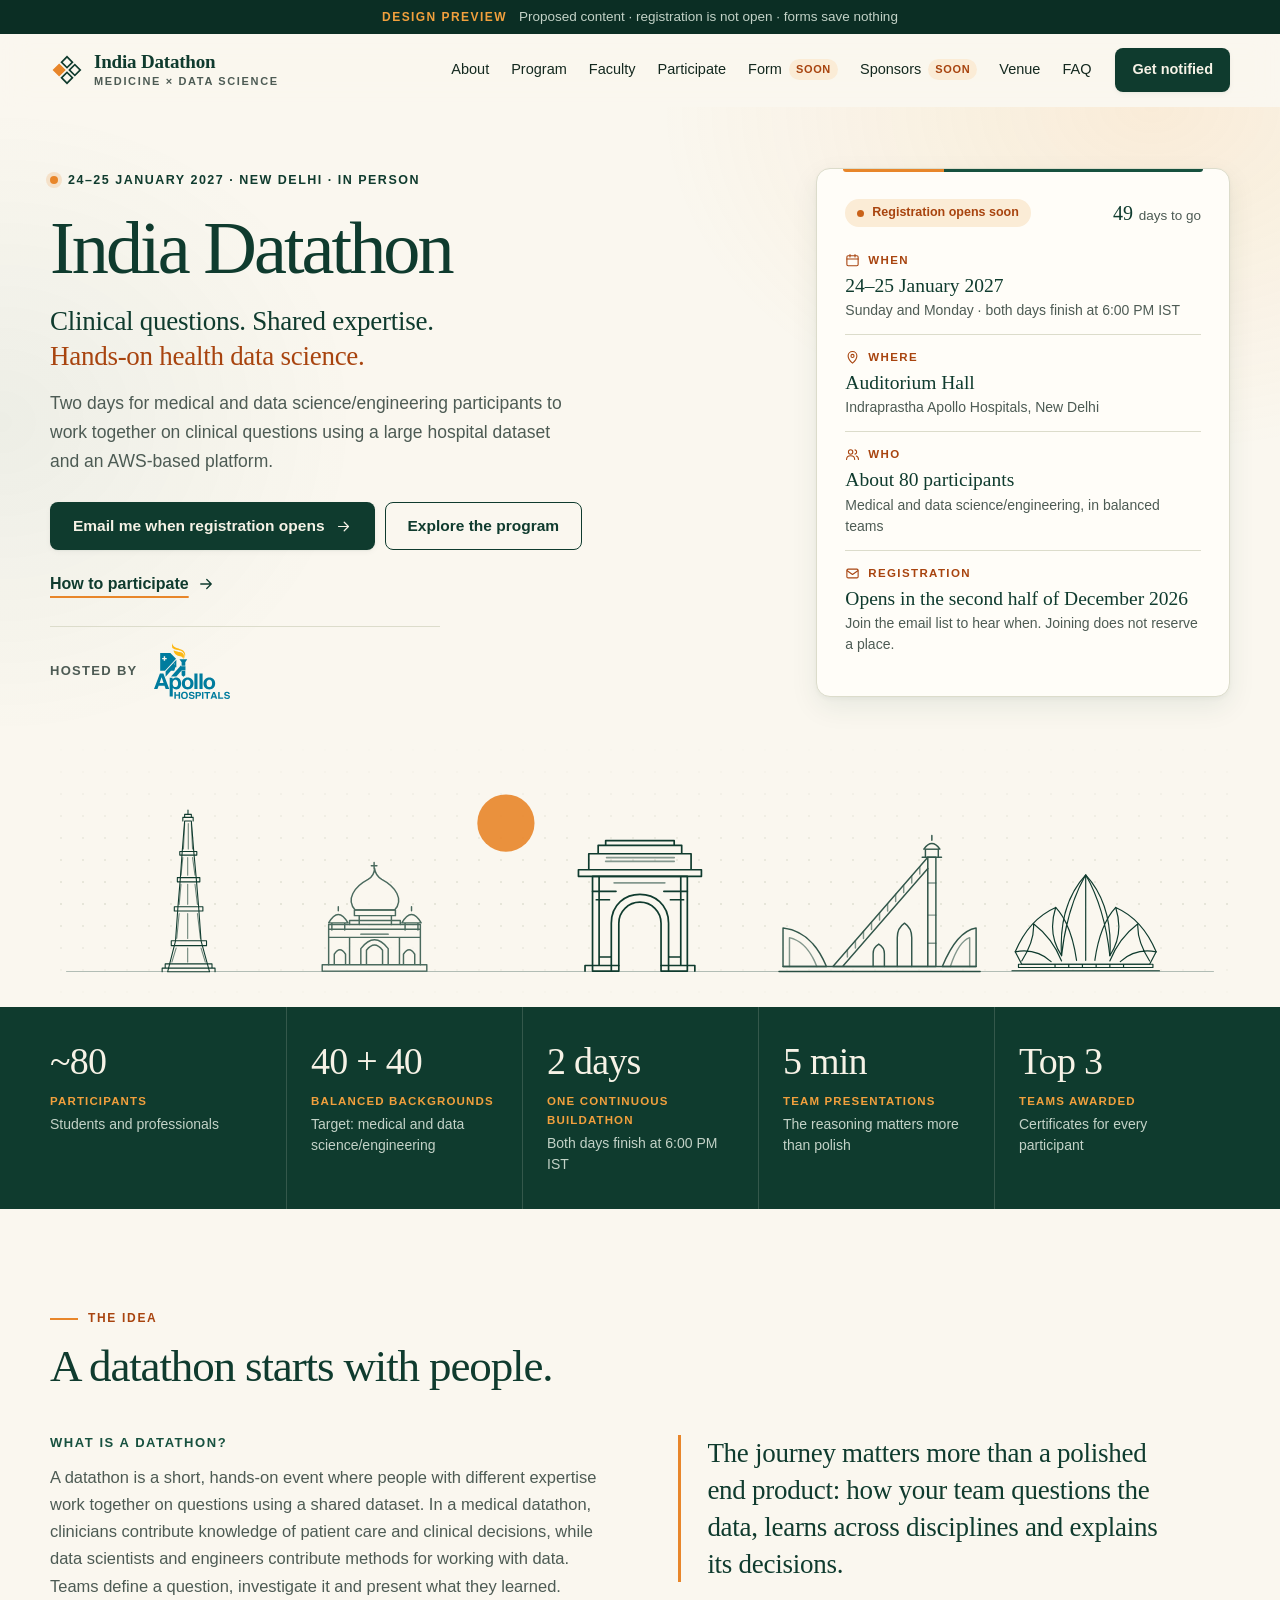
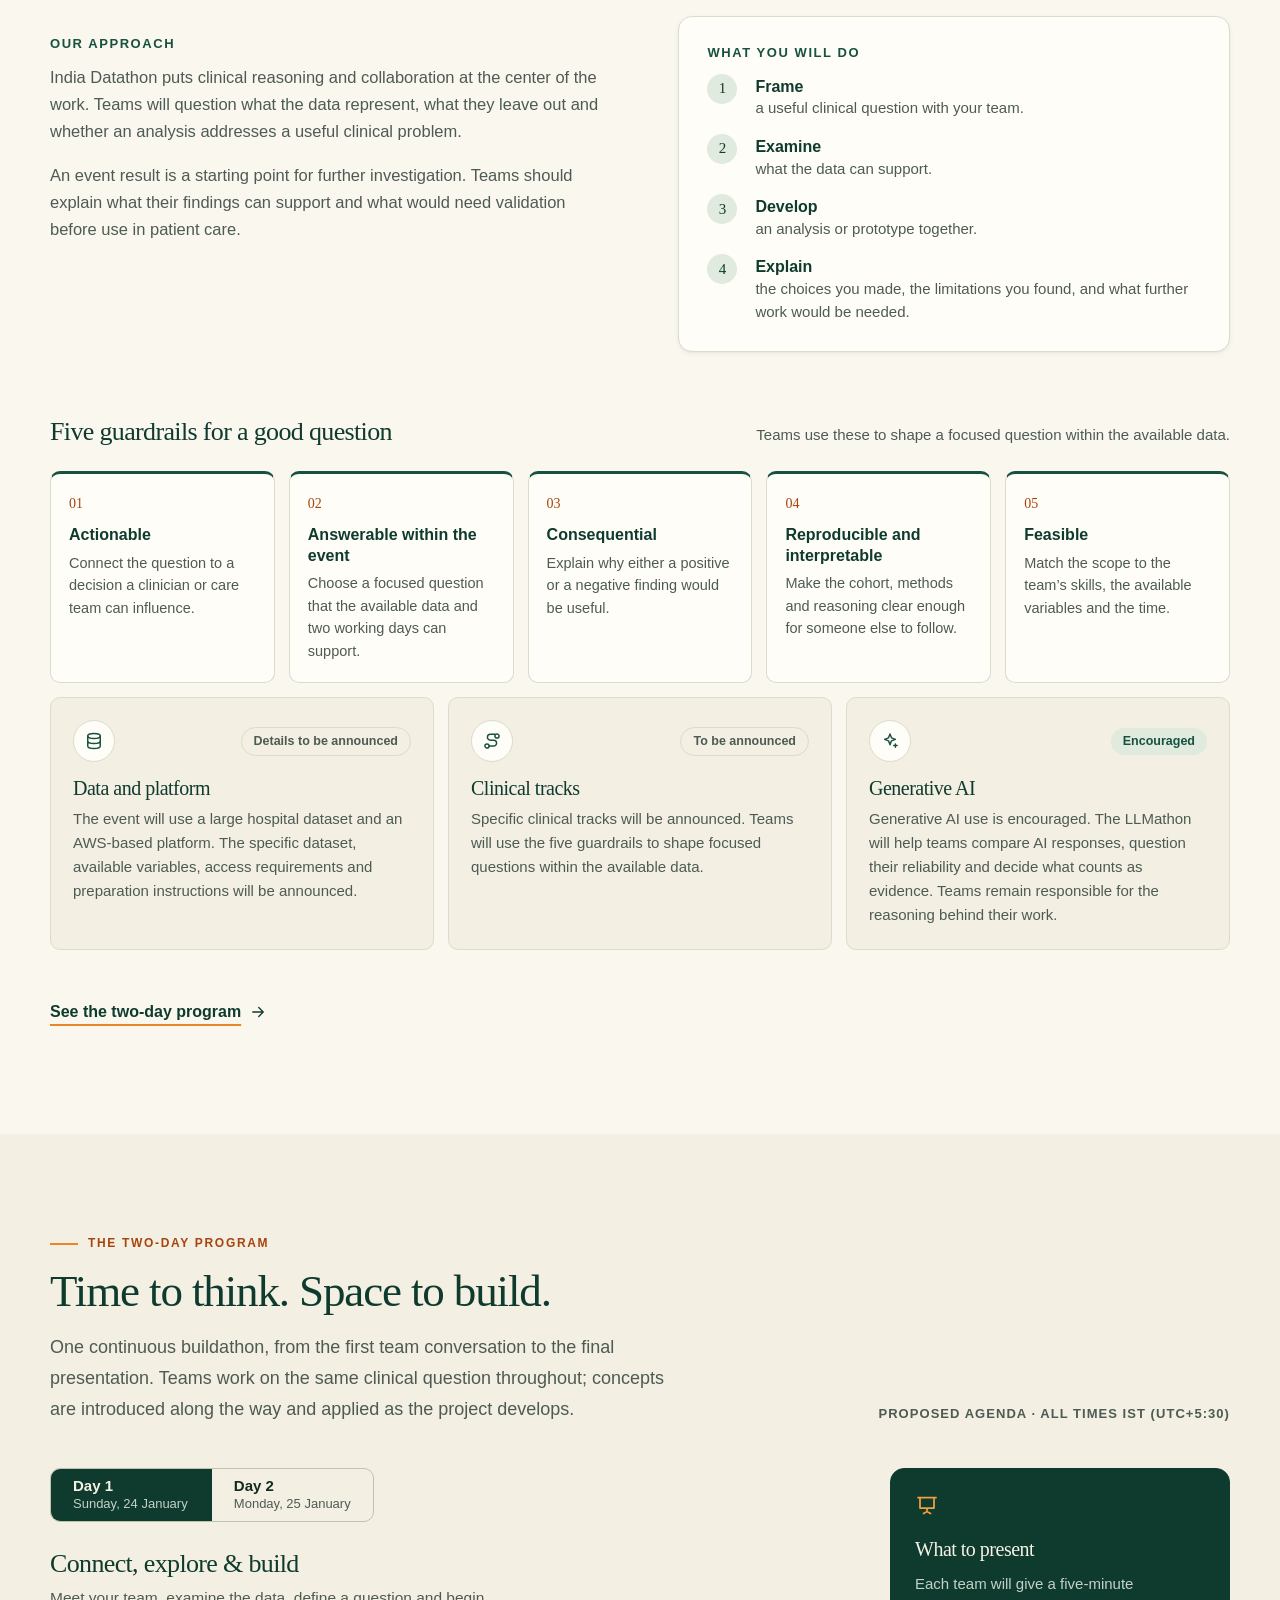
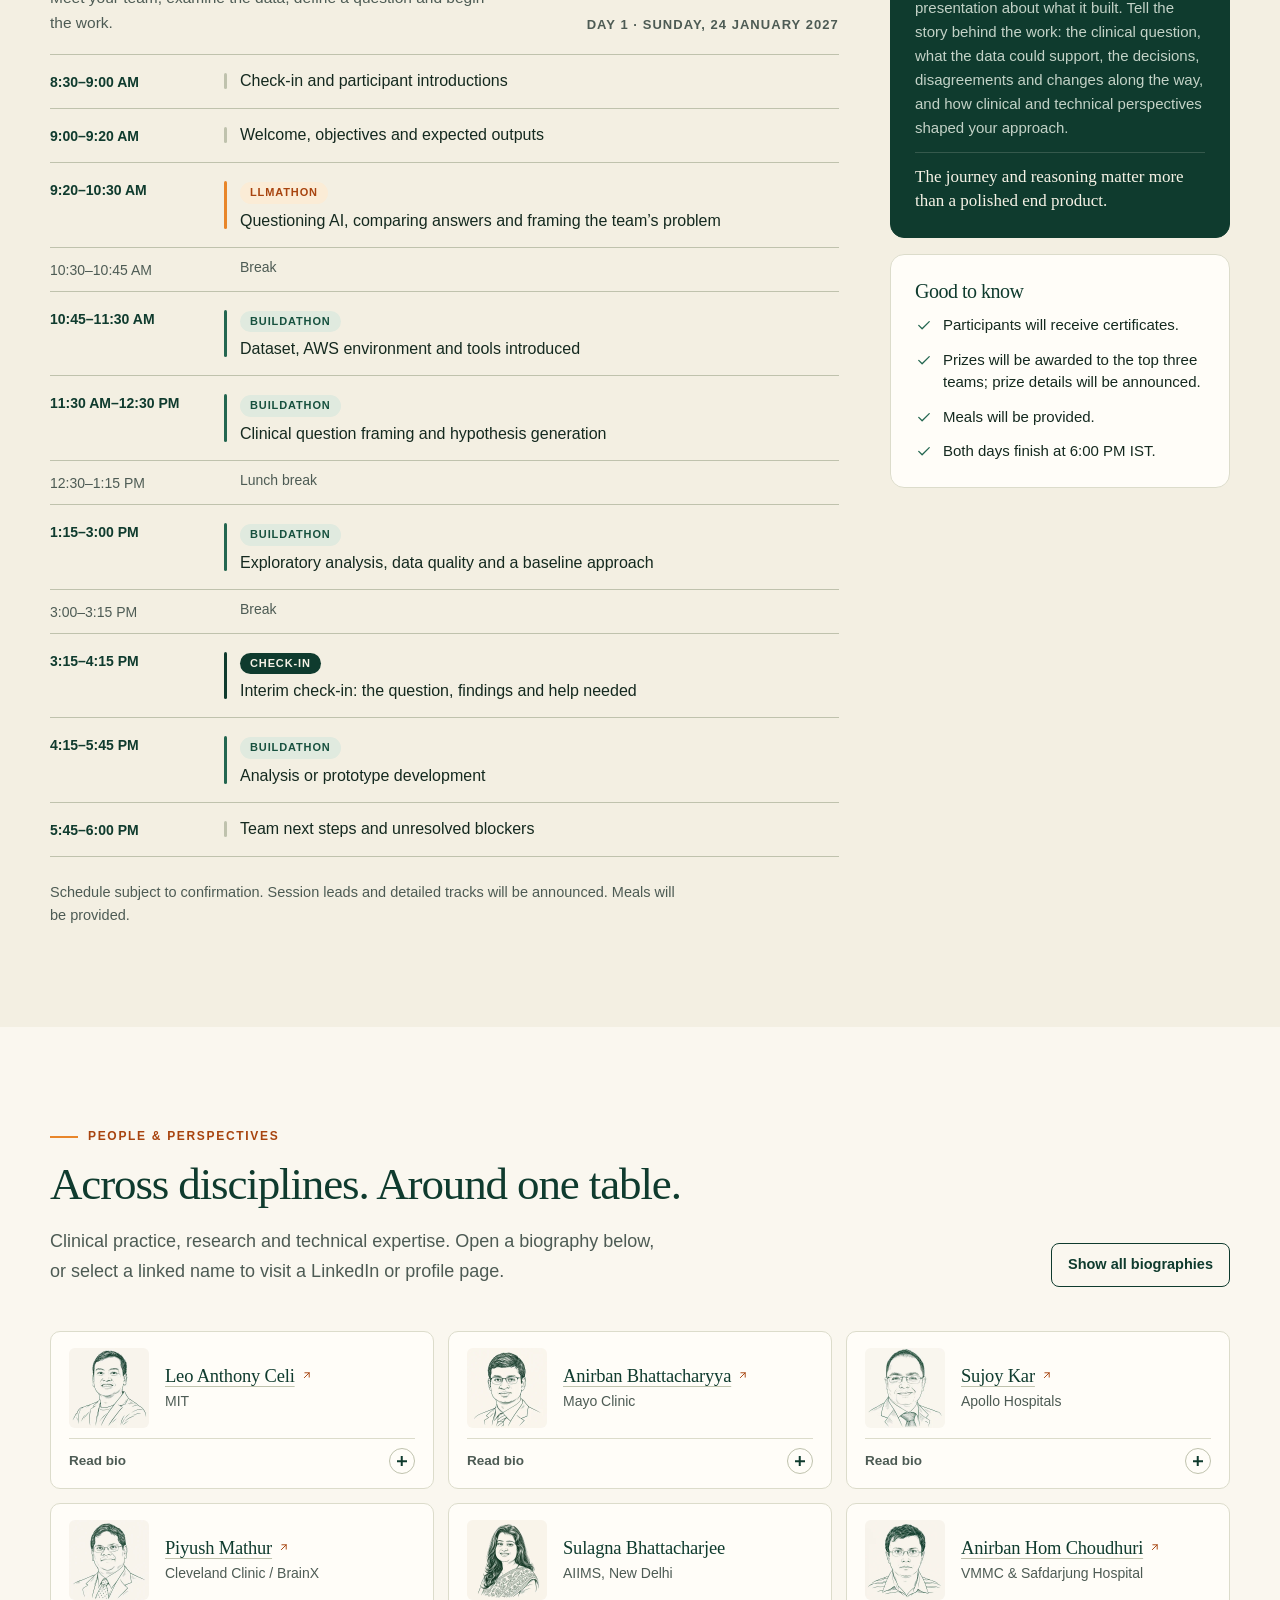
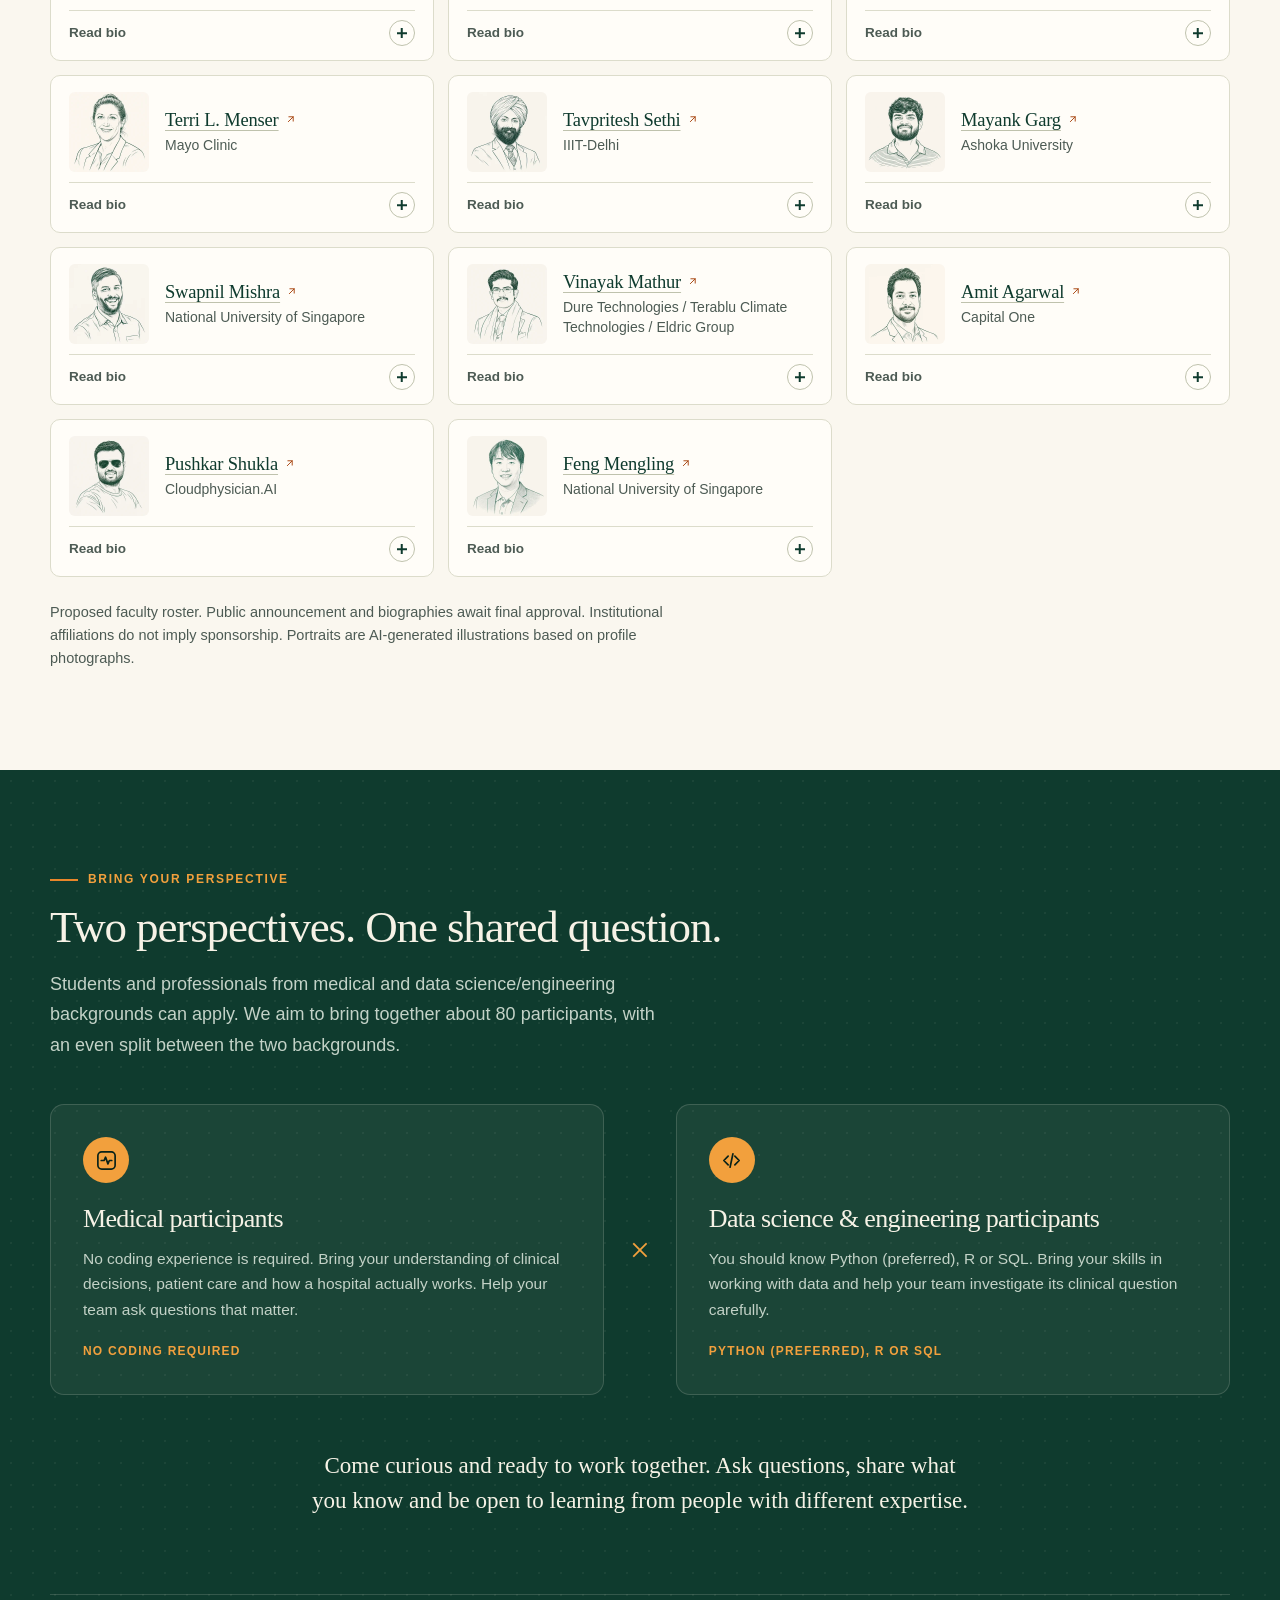
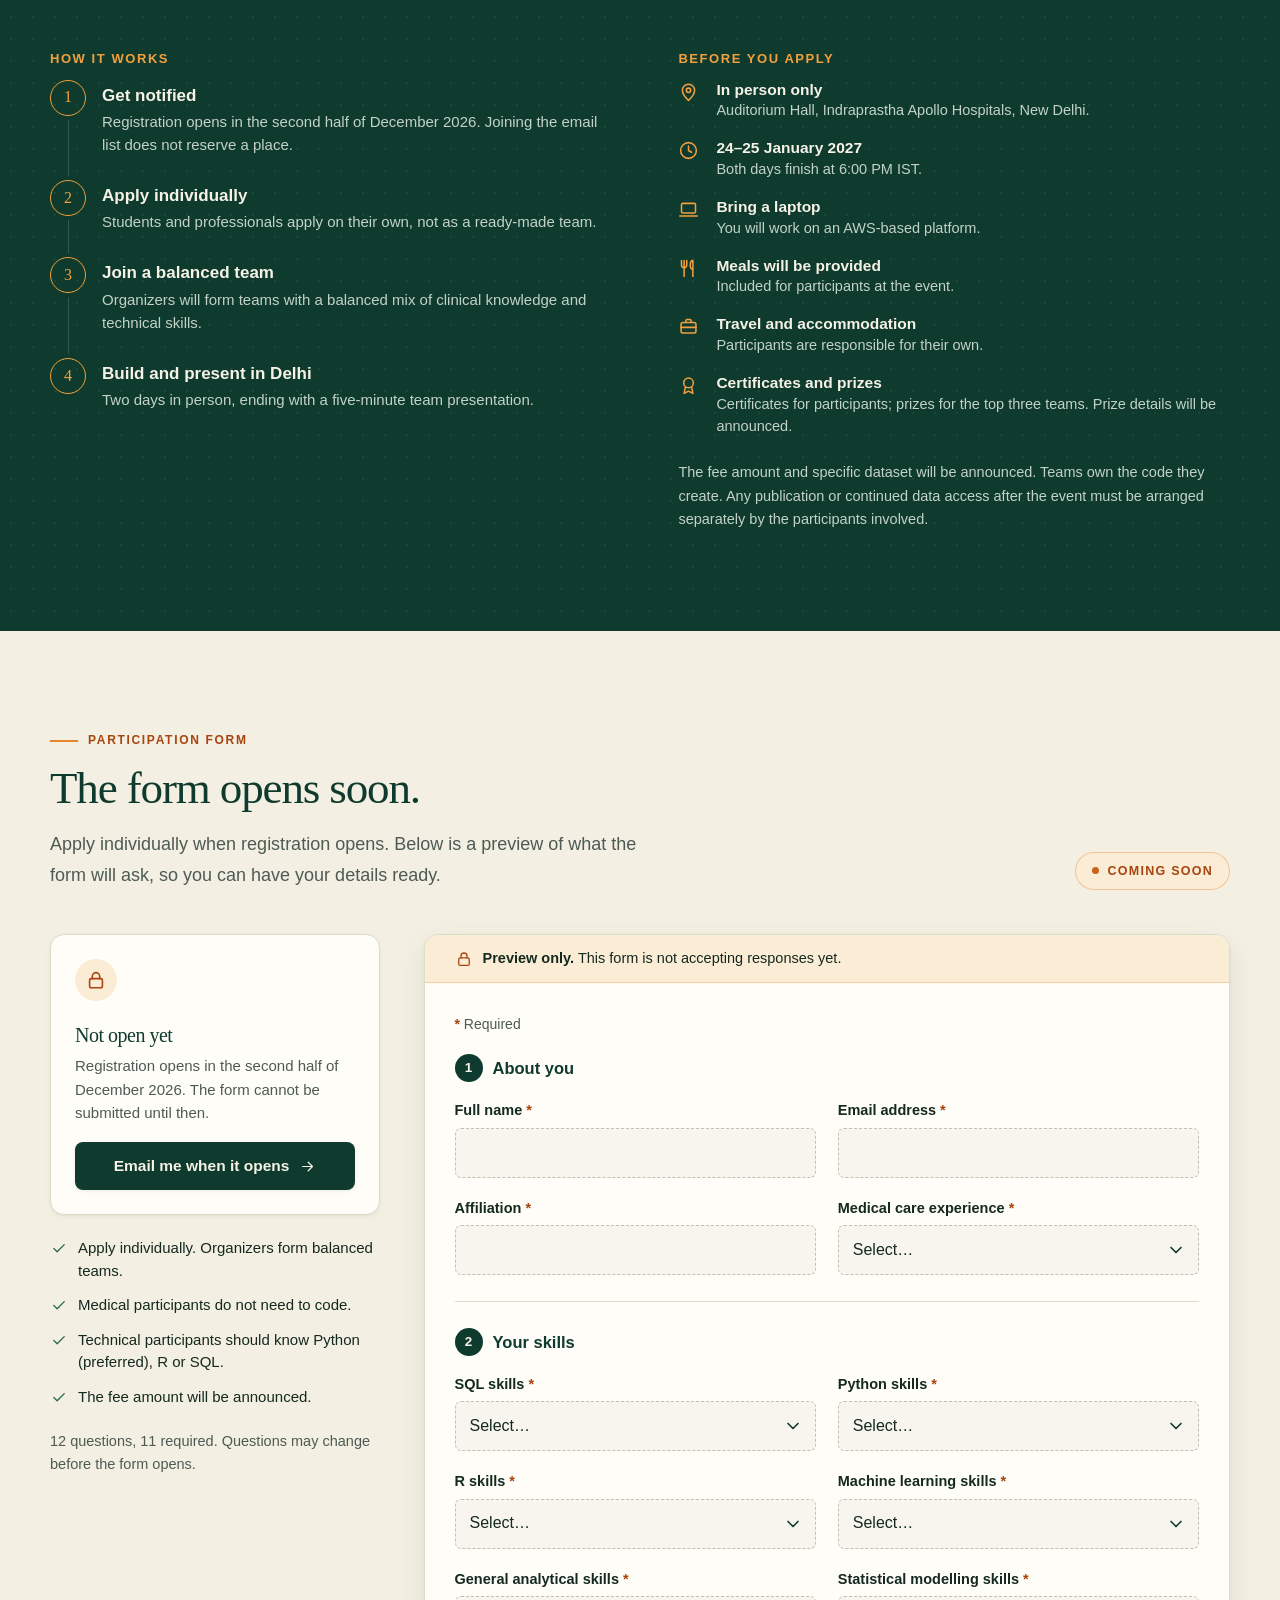
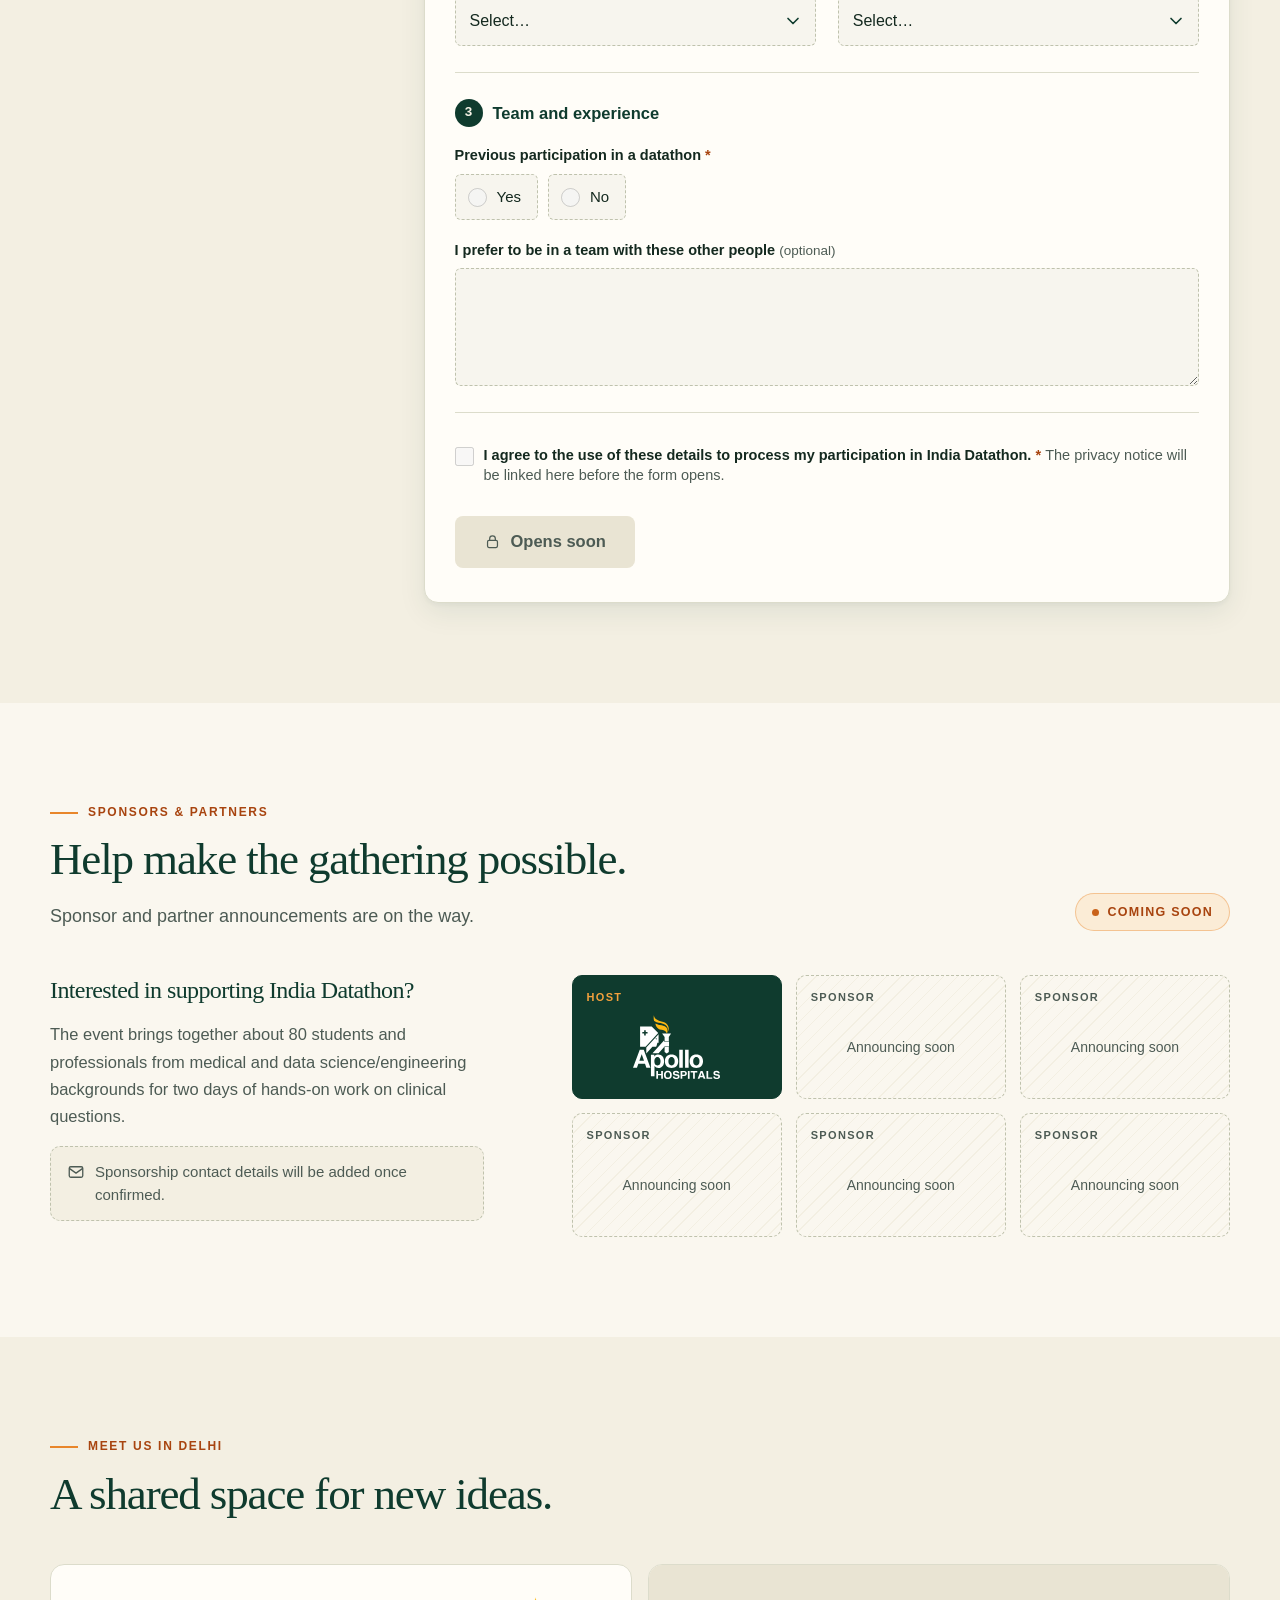
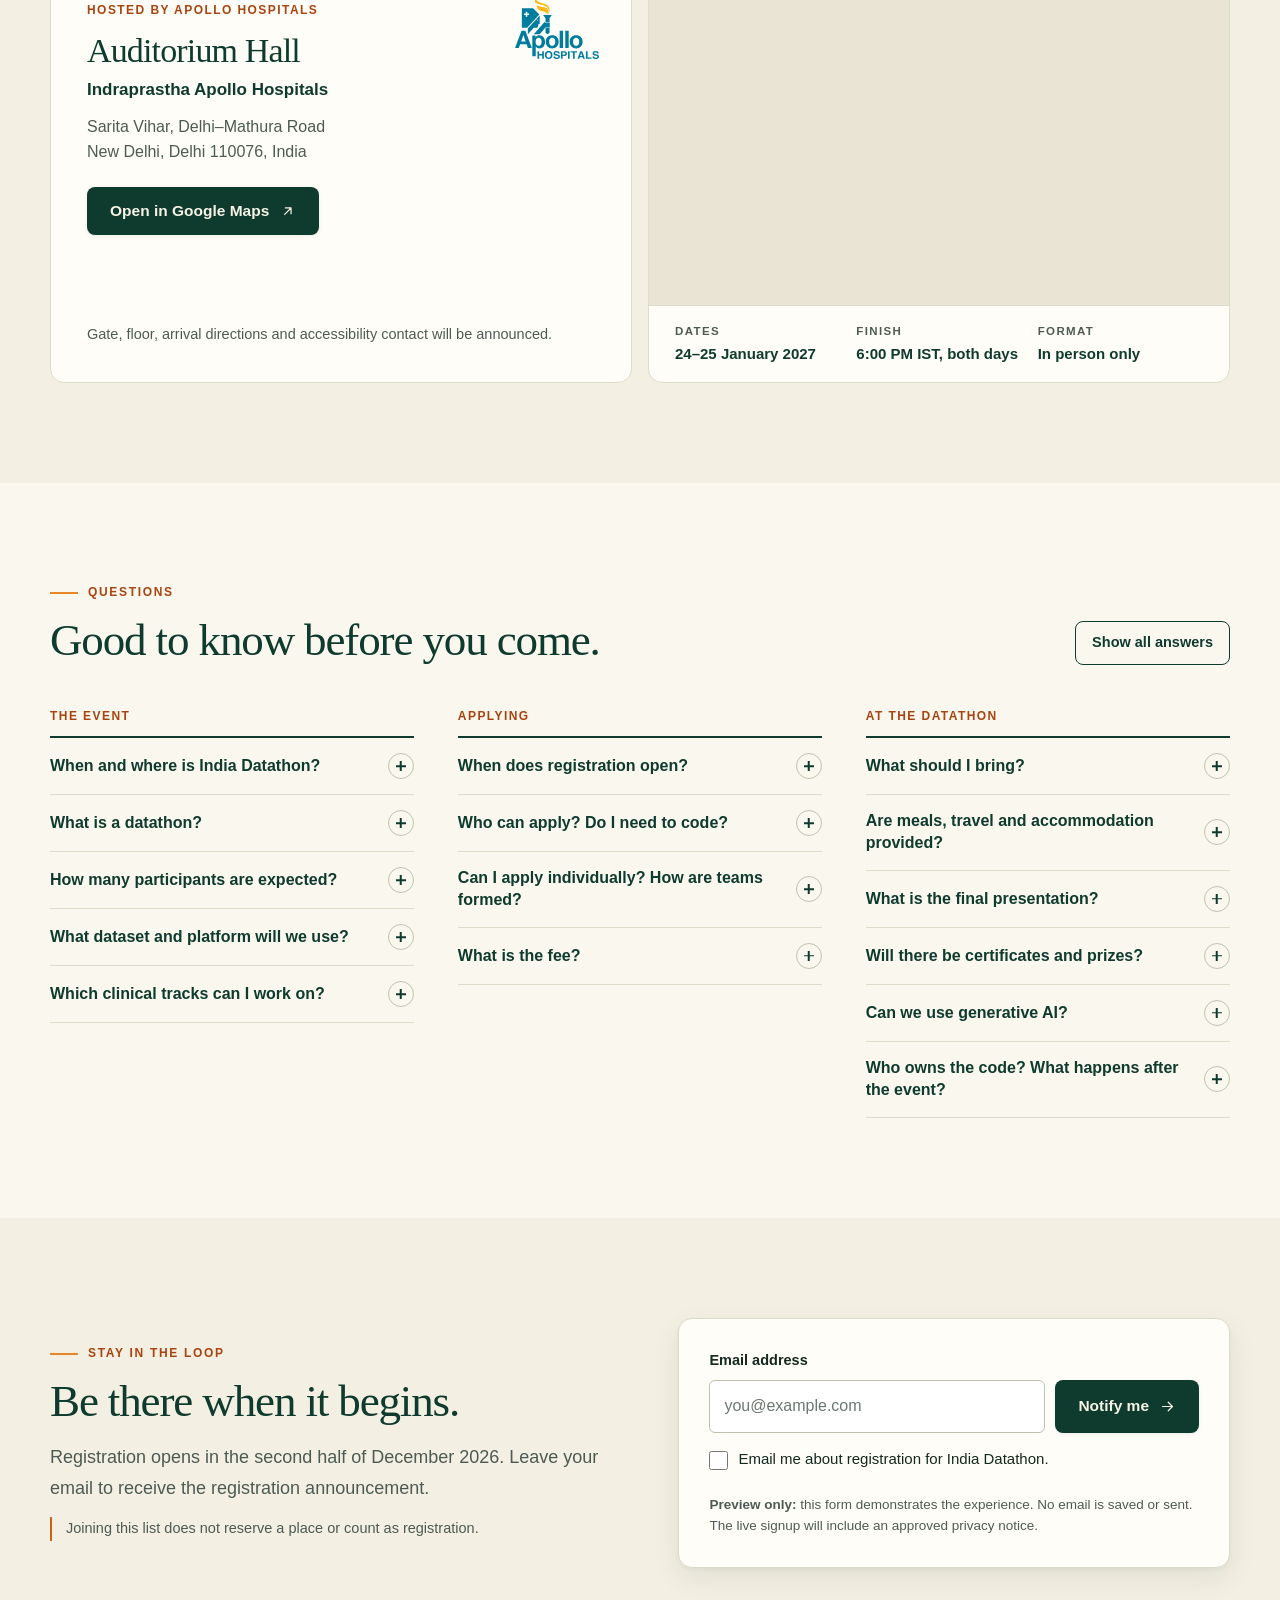
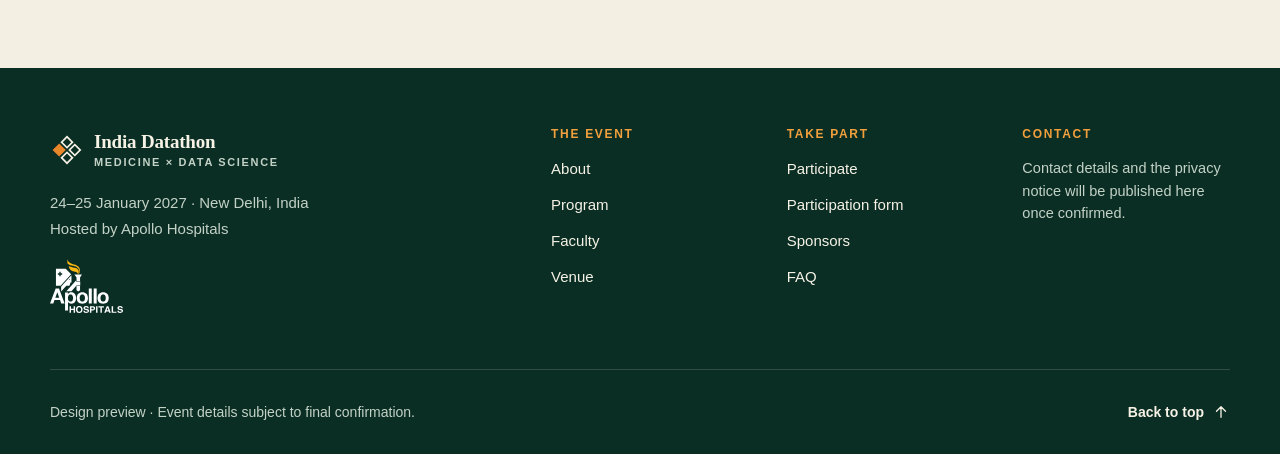
==== site/index.html @ 66172f3f "Show the official Apollo Hospitals logo as event host Co-Authored-By: Claude Fable 5.2 <noreply@anth" ====
<!doctype html>
<html lang="en-IN" class="no-js">
<head>
  <meta charset="utf-8">
  <meta name="viewport" content="width=device-width, initial-scale=1">
  <title>India Datathon · 24–25 January 2027 · New Delhi</title>
  <meta name="description" content="India Datathon, 24–25 January 2027, Indraprastha Apollo Hospitals, New Delhi. Two days where clinicians and data scientists work together on clinical questions. Registration opens in the second half of December 2026.">
  <meta name="robots" content="noindex,nofollow">
  <meta name="theme-color" content="#0f3b2e">
  <meta property="og:type" content="website">
  <meta property="og:site_name" content="India Datathon">
  <meta property="og:title" content="India Datathon · 24–25 January 2027 · New Delhi">
  <meta property="og:description" content="India Datathon, 24–25 January 2027, Indraprastha Apollo Hospitals, New Delhi. Two days where clinicians and data scientists work together on clinical questions. Registration opens in the second half of December 2026.">
  <link rel="canonical" href="https://pulkitchatwal.github.io/IndiaDatathon/site/">
  <meta property="og:url" content="https://pulkitchatwal.github.io/IndiaDatathon/site/">
  <meta property="og:image" content="https://pulkitchatwal.github.io/IndiaDatathon/site/assets/og-image.png">
  <meta property="og:image:width" content="1200">
  <meta property="og:image:height" content="630">
  <meta name="twitter:card" content="summary_large_image">
  <link rel="icon" href="assets/favicon.svg" type="image/svg+xml">
  <link rel="stylesheet" href="assets/css/site.css?v=c227240a">
  <script>document.documentElement.className = 'js';</script>
  <script type="application/ld+json">{"@context": "https://schema.org", "@type": "Event", "name": "India Datathon", "description": "Two days for medical and data science/engineering participants to work together on clinical questions using a large hospital dataset and an AWS-based platform.", "startDate": "2027-01-24", "endDate": "2027-01-25", "eventAttendanceMode": "https://schema.org/OfflineEventAttendanceMode", "eventStatus": "https://schema.org/EventScheduled", "location": {"@type": "Place", "name": "Auditorium Hall, Indraprastha Apollo Hospitals", "address": {"@type": "PostalAddress", "streetAddress": "Sarita Vihar, Delhi–Mathura Road", "addressLocality": "New Delhi", "addressRegion": "Delhi", "postalCode": "110076", "addressCountry": "IN"}}}</script>
  <script type="application/ld+json">{"@context": "https://schema.org", "@type": "FAQPage", "mainEntity": [{"@type": "Question", "name": "When and where is India Datathon?", "acceptedAnswer": {"@type": "Answer", "text": "24–25 January 2027, at Indraprastha Apollo Hospitals in New Delhi. The event is in person only. Both days finish at 6:00 PM IST."}}, {"@type": "Question", "name": "What is a datathon?", "acceptedAnswer": {"@type": "Answer", "text": "A short, collaborative event where people with different expertise investigate questions using a shared dataset. At India Datathon, clinical and technical participants work together to frame a useful clinical question, examine the data and explain what their findings can support."}}, {"@type": "Question", "name": "How many participants are expected?", "acceptedAnswer": {"@type": "Answer", "text": "Approximately 80, with an even split between medical and data science/engineering backgrounds."}}, {"@type": "Question", "name": "What dataset and platform will we use?", "acceptedAnswer": {"@type": "Answer", "text": "A large hospital dataset and an AWS-based platform. The specific dataset is to be announced. Access requirements and preparation instructions will follow."}}, {"@type": "Question", "name": "Which clinical tracks can I work on?", "acceptedAnswer": {"@type": "Answer", "text": "Specific clinical tracks are to be announced. Questions will follow the five guardrails in About."}}, {"@type": "Question", "name": "When does registration open?", "acceptedAnswer": {"@type": "Answer", "text": "Registration opens in the second half of December 2026. Join the email notification list to hear when it opens. Joining the list does not reserve a place."}}, {"@type": "Question", "name": "Who can apply? Do I need to code?", "acceptedAnswer": {"@type": "Answer", "text": "Students and professionals from medical and data science/engineering backgrounds can apply. Medical participants do not need to code. Technical participants should know Python (preferred), R or SQL. Bring curiosity and a willingness to work with and learn from teammates with different expertise."}}, {"@type": "Question", "name": "Can I apply individually? How are teams formed?", "acceptedAnswer": {"@type": "Answer", "text": "Yes, apply as an individual. Organizers will form teams with a balanced mix of clinical knowledge and technical skills."}}, {"@type": "Question", "name": "What is the fee?", "acceptedAnswer": {"@type": "Answer", "text": "The fee amount is to be announced."}}, {"@type": "Question", "name": "What should I bring?", "acceptedAnswer": {"@type": "Answer", "text": "Please bring a laptop."}}, {"@type": "Question", "name": "Are meals, travel and accommodation provided?", "acceptedAnswer": {"@type": "Answer", "text": "Meals will be provided. Participants are responsible for their own travel and accommodation."}}, {"@type": "Question", "name": "What is the final presentation?", "acceptedAnswer": {"@type": "Answer", "text": "Each team will give a five-minute presentation about what it built. Tell the story behind the work: the clinical question, what the data could support, the decisions, disagreements and changes along the way, and how clinical and technical perspectives shaped your approach. The journey and reasoning matter more than a polished end product."}}, {"@type": "Question", "name": "Will there be certificates and prizes?", "acceptedAnswer": {"@type": "Answer", "text": "Participants will receive certificates. Prizes will be awarded to the top three teams; prize details will be announced."}}, {"@type": "Question", "name": "Can we use generative AI?", "acceptedAnswer": {"@type": "Answer", "text": "Yes. Generative AI use is encouraged. The LLMathon will help teams compare AI responses, question their reliability and decide what counts as evidence. Teams remain responsible for the reasoning behind their work."}}, {"@type": "Question", "name": "Who owns the code? What happens after the event?", "acceptedAnswer": {"@type": "Answer", "text": "Teams own the code they create. Any publication or continued data access after the event must be arranged separately by the participants involved."}}]}</script>
</head>
<body data-registration="upcoming" data-signup="demo" data-event-start="2027-01-24" data-event-end="2027-01-25">
<a class="skip-link" href="#main">Skip to content</a>

<div class="topbar topbar-preview"><p class="wrap"><strong>Design preview</strong><span>Proposed content · registration is not open · forms save nothing</span></p></div>

<header class="site-header" data-header>
  <div class="wrap header-inner">
    <a class="brand" href="#home" aria-label="India Datathon, back to top">
      <svg class="brand-mark" viewBox="0 0 40 40" aria-hidden="true" focusable="false"><g transform="translate(20 20) rotate(-45) translate(-11 -11)" stroke="currentColor" stroke-width="2" fill="none"><rect class="brand-mark-accent" width="9" height="9"/><rect x="13" width="9" height="9"/><rect y="13" width="9" height="9"/><rect x="13" y="13" width="9" height="9"/></g></svg>
      <span class="brand-text">India Datathon<small>Medicine × Data Science</small></span>
    </a>
    <button class="menu-toggle" type="button" aria-expanded="false" aria-controls="site-nav">
      <span class="menu-icon" aria-hidden="true"><i></i><i></i><i></i></span>
      <span class="menu-label">Menu</span>
    </button>
    <nav class="site-nav" id="site-nav" aria-label="Main">
      <ul><li><a href="#about">About</a></li><li><a href="#program">Program</a></li><li><a href="#faculty">Faculty</a></li><li><a href="#participate">Participate</a></li><li><a href="#apply">Form<span class="soon">Soon</span></a></li><li><a href="#sponsors">Sponsors<span class="soon">Soon</span></a></li><li><a href="#visit">Venue</a></li><li><a href="#faq">FAQ</a></li></ul><a class="btn btn-primary btn-small nav-cta" href="#signup">Get notified</a>
    </nav>
  </div>
</header>

<main id="main">

  <!-- ============ HERO ============ -->
  <section class="hero" id="home" aria-labelledby="hero-title">
    <div class="wrap hero-grid">
      <div class="hero-copy">
        <p class="eyebrow"><span class="eyebrow-dot" aria-hidden="true"></span>24–25 January 2027 · New Delhi · In person</p>
        <h1 id="hero-title">India Datathon</h1>
        <p class="hero-tagline"><span>Clinical questions.</span> <span>Shared expertise.</span> <em>Hands-on health data science.</em></p>
        <p class="hero-intro">Two days for medical and data science/engineering participants to work together on clinical questions using a large hospital dataset and an AWS-based platform.</p>
        <div class="hero-actions"><a class="btn btn-primary" href="#signup">Email me when registration opens <svg class="icon" viewBox="0 0 24 24" width="24" height="24" fill="none" stroke="currentColor" stroke-width="1.75" stroke-linecap="round" stroke-linejoin="round" aria-hidden="true" focusable="false"><path d="M5 12h14M13 6l6 6-6 6"/></svg></a><a class="btn btn-ghost" href="#program">Explore the program</a></div><p class="hero-more"><a class="link-arrow" href="#participate">How to participate <svg class="icon" viewBox="0 0 24 24" width="24" height="24" fill="none" stroke="currentColor" stroke-width="1.75" stroke-linecap="round" stroke-linejoin="round" aria-hidden="true" focusable="false"><path d="M5 12h14M13 6l6 6-6 6"/></svg></a></p>
        <p class="hero-host hero-host-logo"><span>Hosted by</span><img class="host-logo" src="assets/logos/apollo-hospitals.svg" alt="Apollo Hospitals" width="72" height="53" decoding="async"></p>
      </div>

      <aside class="event-card" aria-label="Event details">
        <div class="event-card-top">
          <span class="pill pill-soon"><span class="pill-dot" aria-hidden="true"></span>Registration opens soon</span>
          <p class="countdown" data-countdown hidden><strong data-countdown-value></strong> <span data-countdown-label></span></p>
        </div>
        <dl class="event-facts">
          <div>
            <dt><svg class="icon" viewBox="0 0 24 24" width="24" height="24" fill="none" stroke="currentColor" stroke-width="1.75" stroke-linecap="round" stroke-linejoin="round" aria-hidden="true" focusable="false"><rect x="3" y="4.5" width="18" height="16" rx="2"/><path d="M3 9.5h18M8 2.5v4M16 2.5v4"/></svg><span>When</span></dt>
            <dd><strong>24–25 January 2027</strong><span>Sunday and Monday · both days finish at 6:00 PM IST</span></dd>
          </div>
          <div>
            <dt><svg class="icon" viewBox="0 0 24 24" width="24" height="24" fill="none" stroke="currentColor" stroke-width="1.75" stroke-linecap="round" stroke-linejoin="round" aria-hidden="true" focusable="false"><path d="M12 21s-7-6.1-7-11.5a7 7 0 0 1 14 0C19 14.9 12 21 12 21z"/><circle cx="12" cy="9.5" r="2.5"/></svg><span>Where</span></dt>
            <dd><strong>Auditorium Hall</strong><span>Indraprastha Apollo Hospitals, New Delhi</span></dd>
          </div>
          <div>
            <dt><svg class="icon" viewBox="0 0 24 24" width="24" height="24" fill="none" stroke="currentColor" stroke-width="1.75" stroke-linecap="round" stroke-linejoin="round" aria-hidden="true" focusable="false"><circle cx="9" cy="8" r="3.5"/><path d="M2.5 20c0-3.6 2.9-6 6.5-6s6.5 2.4 6.5 6M16 4.6a3.5 3.5 0 0 1 0 6.8M18 14.3c2.2 .7 3.5 2.6 3.5 5.7"/></svg><span>Who</span></dt>
            <dd><strong>About 80 participants</strong><span>Medical and data science/engineering, in balanced teams</span></dd>
          </div>
          <div>
            <dt><svg class="icon" viewBox="0 0 24 24" width="24" height="24" fill="none" stroke="currentColor" stroke-width="1.75" stroke-linecap="round" stroke-linejoin="round" aria-hidden="true" focusable="false"><rect x="3" y="5" width="18" height="14" rx="2"/><path d="m3.5 7.5 8.5 6 8.5-6"/></svg><span>Registration</span></dt>
            <dd><strong>Opens in the second half of December 2026</strong><span>Join the email list to hear when. Joining does not reserve a place.</span></dd>
          </div>
        </dl>
      </aside>
    </div>

    <div class="wrap">
      <div class="skyline" role="img" aria-label="Line drawing of a Delhi skyline with five landmarks and a saffron sun">
        <svg class="skyline-art skyline-desktop" viewBox="0 0 1320 300" preserveAspectRatio="xMidYMid meet" aria-hidden="true" focusable="false"><circle class="art-sun" cx="510" cy="94" r="32" /><path d="M18 260H1302" stroke="currentColor" stroke-opacity=".3" stroke-width="1.2" /><g data-landmark="qutb" transform="translate(86 34) scale(.68)"><g stroke="currentColor" stroke-width="1.8" stroke-linejoin="round" stroke-linecap="round" fill="none"><path class="art-fill" d="M67 333L80 282L84 226L88 178L91 135L95 85H106L110 135L114 178L118 226L122 282L136 333Z" /><path d="M58 333V327H145V333M63 327V320H140V327M92 85V79H109V85M95 79V74H106V79M100.5 67V74M87 135H115V141H87ZM83 178H120V185H83ZM78 226H125V233H78ZM73 282H131V290H73Z" /><path d="M95 89L93 131M101 89V131M106 89L108 131M92 145L89 174M100 145V174M108 145L112 174M89 189L86 222M100 189V222M112 189L116 222M86 237L82 278M100 237V278M116 237L121 278M81 294L74 317M100 294V317M122 294L129 317" opacity=".6" /></g></g><g data-landmark="humayun" transform="translate(12 -40) scale(.9)" opacity=".75"><g stroke="currentColor" stroke-width="1.8" stroke-linejoin="round" stroke-linecap="round" fill="none"><path class="art-fill" d="M325 333V325H333V281H447V325H455V333ZM333 281V275H447V281" /><path class="art-fill" d="M366 257C354 244 365 228 382 219Q390 214 390 205Q391 214 399 219C416 228 427 244 415 257Z" /><path d="M365 257H416V264H365ZM371 264V275M411 264V275M359 275V270H422V275M389.5 198V205M386 202H393M333 273Q345 252 357 273ZM337 273V282M353 273V282M345 258V253M424 273Q436 252 448 273ZM428 273V282M444 273V282M436 258V253M373 325V305Q390 283 407 305V325M380 325V307Q390 294 400 307V325M340 325V312Q347 301 354 312V325M426 325V312Q433 301 440 312V325M333 291H447M333 325H447M359 291V325M421 291V325M373 287H407" /></g></g><g data-landmark="gate" transform="translate(420 -90) scale(1.05)"><g stroke="currentColor" stroke-width="1.8" stroke-linejoin="round" stroke-linecap="round" fill="none"><path class="art-fill" d="M178 333V232H279V333H251V282A22.5 22.5 0 0 0 206 282V333Z" /><path d="M163 225H294V232H163ZM174 208H283V225H174ZM184 199H273V208H184ZM192 194H265V199H192ZM170 333V327H206M251 327H287V333M185 232V326M272 232V326M198 333V282C198 241 259 241 259 282V333M178 248H203M254 248H279M182 257H196M261 257H275M186 318H197M260 318H271" /><path d="M193 212H265M192 216H265M201 239H255" opacity=".5" /></g></g><g data-landmark="jantar" transform="translate(811 62) scale(.9)" opacity=".85"><g stroke="currentColor" stroke-width="1.8" stroke-linejoin="round" stroke-linecap="round" fill="none"><path class="art-fill" d="M10 214V166Q46 170 64 214ZM250 214V166Q226 170 208 214Z" /><path class="art-fill" d="M72 214L190 78V214Z" /><path class="art-fill" d="M190 78H200V214H190Z" /><path d="M5 220H255M10 214H250M84 214L190 92" /><path d="M183 78H207M187 78V68H203V78M195 57V51" /><path class="art-fill" d="M185 68Q195 54 205 68Z" /><path d="M152 214V178Q152 166 161 160Q170 166 170 178V214M122 214V198Q122 190 129 186Q136 190 136 198V214" /><path d="M90 193v9M100 182v9M110 170v9M120 159v9M130 147v9M140 136v9M150 124v9M160 113v9M170 101v9M180 90v9" opacity=".6" /><path d="M18 214V178Q40 183 52 214M242 214V178Q228 183 218 214M190 110H200M190 150H200M190 185H200" opacity=".6" /></g></g><g data-landmark="lotus" transform="translate(1071 95) scale(.73)"><g stroke="currentColor" stroke-width="1.8" stroke-linejoin="round" stroke-linecap="round" fill="none"><path class="art-fill" d="M12 196Q33 146 74 128Q61 169 83 202Q78 124 120 78Q162 124 157 202Q179 169 166 128Q207 146 228 196L218 215H22Z" /><path d="M83 202Q91 129 120 78Q149 129 157 202M22 210Q42 179 40 153Q69 175 83 210M157 210Q171 175 200 153Q198 179 218 210M12 196Q44 190 67 211M228 196Q196 190 173 211M74 128Q98 154 106 209M166 128Q142 154 134 209M120 78V209" /><path d="M17 215H223V220H17ZM7 225H233M73 215V220M94 215V220M115 215V220M136 215V220M157 215V220M178 215V220" /></g></g></svg>
        <svg class="skyline-art skyline-mobile" viewBox="0 0 600 360" preserveAspectRatio="xMidYMid meet" aria-hidden="true" focusable="false"><circle class="art-sun" cx="190" cy="62" r="24" /><path d="M30 176H570M70 344H550" stroke="currentColor" stroke-opacity=".3" stroke-width="1.5" fill="none" /><g data-landmark="qutb" transform="translate(44.175 -11.15) scale(.55)" data-row="1"><g stroke="currentColor" stroke-width="1.8" stroke-linejoin="round" stroke-linecap="round" fill="none"><path class="art-fill" d="M67 333L80 282L84 226L88 178L91 135L95 85H106L110 135L114 178L118 226L122 282L136 333Z" vector-effect="non-scaling-stroke" stroke-width="1.1" /><path d="M58 333V327H145V333M63 327V320H140V327M92 85V79H109V85M95 79V74H106V79M100.5 67V74M87 135H115V141H87ZM83 178H120V185H83ZM78 226H125V233H78ZM73 282H131V290H73Z" vector-effect="non-scaling-stroke" stroke-width="1.1" /><path d="M95 89L93 131M101 89V131M106 89L108 131M92 145L89 174M100 145V174M108 145L112 174M89 189L86 222M100 189V222M112 189L116 222M86 237L82 278M100 237V278M116 237L121 278M81 294L74 317M100 294V317M122 294L129 317" opacity=".6" vector-effect="non-scaling-stroke" stroke-width="1.1" /></g></g><g data-landmark="gate" transform="translate(103.49 -114.38) scale(.86)" data-row="1"><g stroke="currentColor" stroke-width="1.8" stroke-linejoin="round" stroke-linecap="round" fill="none"><path class="art-fill" d="M178 333V232H279V333H251V282A22.5 22.5 0 0 0 206 282V333Z" vector-effect="non-scaling-stroke" stroke-width="1.1" /><path d="M163 225H294V232H163ZM174 208H283V225H174ZM184 199H273V208H184ZM192 194H265V199H192ZM170 333V327H206M251 327H287V333M185 232V326M272 232V326M198 333V282C198 241 259 241 259 282V333M178 248H203M254 248H279M182 257H196M261 257H275M186 318H197M260 318H271" vector-effect="non-scaling-stroke" stroke-width="1.1" /><path d="M193 212H265M192 216H265M201 239H255" opacity=".5" vector-effect="non-scaling-stroke" stroke-width="1.1" /></g></g><g data-landmark="humayun" transform="translate(180.2 -101.06) scale(.82)" opacity="0.75" data-row="1"><g stroke="currentColor" stroke-width="1.8" stroke-linejoin="round" stroke-linecap="round" fill="none"><path class="art-fill" d="M325 333V325H333V281H447V325H455V333ZM333 281V275H447V281" vector-effect="non-scaling-stroke" stroke-width="1.1" /><path class="art-fill" d="M366 257C354 244 365 228 382 219Q390 214 390 205Q391 214 399 219C416 228 427 244 415 257Z" vector-effect="non-scaling-stroke" stroke-width="1.1" /><path d="M365 257H416V264H365ZM371 264V275M411 264V275M359 275V270H422V275M389.5 198V205M386 202H393M333 273Q345 252 357 273ZM337 273V282M353 273V282M345 258V253M424 273Q436 252 448 273ZM428 273V282M444 273V282M436 258V253M373 325V305Q390 283 407 305V325M380 325V307Q390 294 400 307V325M340 325V312Q347 301 354 312V325M426 325V312Q433 301 440 312V325M333 291H447M333 325H447M359 291V325M421 291V325M373 287H407" vector-effect="non-scaling-stroke" stroke-width="1.1" /></g></g><g data-landmark="jantar" transform="translate(86 164) scale(.8)" opacity="0.8" data-row="2"><g stroke="currentColor" stroke-width="1.8" stroke-linejoin="round" stroke-linecap="round" fill="none"><path class="art-fill" d="M10 214V166Q46 170 64 214ZM250 214V166Q226 170 208 214Z" vector-effect="non-scaling-stroke" stroke-width="1.1" /><path class="art-fill" d="M72 214L190 78V214Z" vector-effect="non-scaling-stroke" stroke-width="1.1" /><path class="art-fill" d="M190 78H200V214H190Z" vector-effect="non-scaling-stroke" stroke-width="1.1" /><path d="M5 220H255M10 214H250M84 214L190 92" vector-effect="non-scaling-stroke" stroke-width="1.1" /><path d="M183 78H207M187 78V68H203V78M195 57V51" vector-effect="non-scaling-stroke" stroke-width="1.1" /><path class="art-fill" d="M185 68Q195 54 205 68Z" vector-effect="non-scaling-stroke" stroke-width="1.1" /><path d="M152 214V178Q152 166 161 160Q170 166 170 178V214M122 214V198Q122 190 129 186Q136 190 136 198V214" vector-effect="non-scaling-stroke" stroke-width="1.1" /><path d="M90 193v9M100 182v9M110 170v9M120 159v9M130 147v9M140 136v9M150 124v9M160 113v9M170 101v9M180 90v9" opacity=".6" vector-effect="non-scaling-stroke" stroke-width="1.1" /><path d="M18 214V178Q40 183 52 214M242 214V178Q228 183 218 214M190 110H200M190 150H200M190 185H200" opacity=".6" vector-effect="non-scaling-stroke" stroke-width="1.1" /></g></g><g data-landmark="lotus" transform="translate(329 160) scale(.8)" data-row="2"><g stroke="currentColor" stroke-width="1.8" stroke-linejoin="round" stroke-linecap="round" fill="none"><path class="art-fill" d="M12 196Q33 146 74 128Q61 169 83 202Q78 124 120 78Q162 124 157 202Q179 169 166 128Q207 146 228 196L218 215H22Z" vector-effect="non-scaling-stroke" stroke-width="1.1" /><path d="M83 202Q91 129 120 78Q149 129 157 202M22 210Q42 179 40 153Q69 175 83 210M157 210Q171 175 200 153Q198 179 218 210M12 196Q44 190 67 211M228 196Q196 190 173 211M74 128Q98 154 106 209M166 128Q142 154 134 209M120 78V209" vector-effect="non-scaling-stroke" stroke-width="1.1" /><path d="M17 215H223V220H17ZM7 225H233M73 215V220M94 215V220M115 215V220M136 215V220M157 215V220M178 215V220" vector-effect="non-scaling-stroke" stroke-width="1.1" /></g></g></svg>
      </div>
    </div>
  </section>

  <!-- ============ KEY FACTS ============ -->
  <section class="stats" aria-label="The event at a glance">
    <div class="wrap">
      <ul class="stats-grid">
        <li><strong>~80</strong><span class="stat-label">participants</span><span class="stat-detail">Students and professionals</span></li><li><strong>40 + 40</strong><span class="stat-label">balanced backgrounds</span><span class="stat-detail">Target: medical and data science/engineering</span></li><li><strong>2 days</strong><span class="stat-label">one continuous buildathon</span><span class="stat-detail">Both days finish at 6:00 PM IST</span></li><li><strong>5 min</strong><span class="stat-label">team presentations</span><span class="stat-detail">The reasoning matters more than polish</span></li><li><strong>Top 3</strong><span class="stat-label">teams awarded</span><span class="stat-detail">Certificates for every participant</span></li>
      </ul>
    </div>
  </section>

  <!-- ============ ABOUT ============ -->
  <section class="section" id="about" aria-labelledby="about-title">
    <div class="wrap">
      <header class="section-head">
        <p class="kicker">The idea</p>
        <h2 id="about-title">A datathon starts with people.</h2>
      </header>

      <div class="about-grid">
        <div class="prose reveal">
          <h3 class="h-small">What is a datathon?</h3>
          <p>A datathon is a short, hands-on event where people with different expertise work together on questions using a shared dataset. In a medical datathon, clinicians contribute knowledge of patient care and clinical decisions, while data scientists and engineers contribute methods for working with data. Teams define a question, investigate it and present what they learned.</p>
          <h3 class="h-small">Our approach</h3>
          <p>India Datathon puts clinical reasoning and collaboration at the center of the work. Teams will question what the data represent, what they leave out and whether an analysis addresses a useful clinical problem.</p>
          <p>An event result is a starting point for further investigation. Teams should explain what their findings can support and what would need validation before use in patient care.</p>
        </div>

        <div class="reveal">
          <blockquote class="pullquote">
            <p>The journey matters more than a polished end product: how your team questions the data, learns across disciplines and explains its decisions.</p>
          </blockquote>
          <div class="do-card">
            <h3 class="h-small">What you will do</h3>
            <ol class="do-steps">
              <li><strong>Frame</strong><span>a useful clinical question with your team.</span></li>
              <li><strong>Examine</strong><span>what the data can support.</span></li>
              <li><strong>Develop</strong><span>an analysis or prototype together.</span></li>
              <li><strong>Explain</strong><span>the choices you made, the limitations you found, and what further work would be needed.</span></li>
            </ol>
          </div>
        </div>
      </div>

      <div class="guardrails reveal">
        <div class="guardrails-head">
          <h3>Five guardrails for a good question</h3>
          <p>Teams use these to shape a focused question within the available data.</p>
        </div>
        <ol class="guardrail-list">
          <li><span class="num" aria-hidden="true">01</span><h4>Actionable</h4><p>Connect the question to a decision a clinician or care team can influence.</p></li>
          <li><span class="num" aria-hidden="true">02</span><h4>Answerable within the event</h4><p>Choose a focused question that the available data and two working days can support.</p></li>
          <li><span class="num" aria-hidden="true">03</span><h4>Consequential</h4><p>Explain why either a positive or a negative finding would be useful.</p></li>
          <li><span class="num" aria-hidden="true">04</span><h4>Reproducible and interpretable</h4><p>Make the cohort, methods and reasoning clear enough for someone else to follow.</p></li>
          <li><span class="num" aria-hidden="true">05</span><h4>Feasible</h4><p>Match the scope to the team’s skills, the available variables and the time.</p></li>
        </ol>
      </div>

      <div class="info-cards reveal">
        <article class="info-card">
          <div class="info-card-top"><svg class="icon" viewBox="0 0 24 24" width="24" height="24" fill="none" stroke="currentColor" stroke-width="1.75" stroke-linecap="round" stroke-linejoin="round" aria-hidden="true" focusable="false"><ellipse cx="12" cy="6" rx="7.5" ry="3"/><path d="M4.5 6v6c0 1.7 3.4 3 7.5 3s7.5-1.3 7.5-3V6M4.5 12v6c0 1.7 3.4 3 7.5 3s7.5-1.3 7.5-3v-6"/></svg><span class="pill pill-tba">Details to be announced</span></div>
          <h3>Data and platform</h3>
          <p>The event will use a large hospital dataset and an AWS-based platform. The specific dataset, available variables, access requirements and preparation instructions will be announced.</p>
        </article>
        <article class="info-card">
          <div class="info-card-top"><svg class="icon" viewBox="0 0 24 24" width="24" height="24" fill="none" stroke="currentColor" stroke-width="1.75" stroke-linecap="round" stroke-linejoin="round" aria-hidden="true" focusable="false"><circle cx="6" cy="18" r="2.5"/><circle cx="18" cy="6" r="2.5"/><path d="M8.5 18H14a3.5 3.5 0 0 0 0-7h-4a3.5 3.5 0 0 1 0-7h5.5"/></svg><span class="pill pill-tba">To be announced</span></div>
          <h3>Clinical tracks</h3>
          <p>Specific clinical tracks will be announced. Teams will use the five guardrails to shape focused questions within the available data.</p>
        </article>
        <article class="info-card">
          <div class="info-card-top"><svg class="icon" viewBox="0 0 24 24" width="24" height="24" fill="none" stroke="currentColor" stroke-width="1.75" stroke-linecap="round" stroke-linejoin="round" aria-hidden="true" focusable="false"><path d="m12 3.5 1.8 4.7 4.7 1.8-4.7 1.8L12 16.5l-1.8-4.7L5.5 10l4.7-1.8zM18.5 15.5v4M16.5 17.5h4"/></svg><span class="pill pill-yes">Encouraged</span></div>
          <h3>Generative AI</h3>
          <p>Generative AI use is encouraged. The LLMathon will help teams compare AI responses, question their reliability and decide what counts as evidence. Teams remain responsible for the reasoning behind their work.</p>
        </article>
      </div>

      <p class="section-cta"><a class="link-arrow" href="#program">See the two-day program <svg class="icon" viewBox="0 0 24 24" width="24" height="24" fill="none" stroke="currentColor" stroke-width="1.75" stroke-linecap="round" stroke-linejoin="round" aria-hidden="true" focusable="false"><path d="M5 12h14M13 6l6 6-6 6"/></svg></a></p>
    </div>
  </section>

  <!-- ============ PROGRAM ============ -->
  <section class="section section-sand" id="program" aria-labelledby="program-title">
    <div class="wrap">
      <header class="section-head section-head-split">
        <div>
          <p class="kicker">The two-day program</p>
          <h2 id="program-title">Time to think. Space to build.</h2>
          <p class="lede">One continuous buildathon, from the first team conversation to the final presentation. Teams work on the same clinical question throughout; concepts are introduced along the way and applied as the project develops.</p>
        </div>
        <p class="meta-note">Proposed agenda · All times IST (UTC+5:30)</p>
      </header>

      <div class="program-grid">
        <div class="agenda">
          <div class="day-tabs" role="tablist" aria-label="Choose a program day">
            <button class="day-tab" type="button" role="tab" id="day1-tab" aria-controls="day1-panel" aria-selected="true" tabindex="0"><span class="day-tab-label">Day 1</span><span class="day-tab-date">Sunday, 24 January</span></button><button class="day-tab" type="button" role="tab" id="day2-tab" aria-controls="day2-panel" aria-selected="false" tabindex="-1"><span class="day-tab-label">Day 2</span><span class="day-tab-date">Monday, 25 January</span></button>
          </div>
          <div class="day-panel" role="tabpanel" id="day1-panel" aria-labelledby="day1-tab" tabindex="0" data-day-panel><div class="day-intro"><div><h3>Connect, explore &amp; build</h3><p>Meet your team, examine the data, define a question and begin the work.</p></div><p class="day-date">Day 1 · Sunday, 24 January 2027</p></div><ol class="timeline"><li class="slot slot-arrive"><time>8:30–9:00 AM</time><div class="slot-body"><p>Check-in and participant introductions</p></div></li><li class="slot slot-arrive"><time>9:00–9:20 AM</time><div class="slot-body"><p>Welcome, objectives and expected outputs</p></div></li><li class="slot slot-llm"><time>9:20–10:30 AM</time><div class="slot-body"><span class="slot-tag">LLMathon</span><p>Questioning AI, comparing answers and framing the team’s problem</p></div></li><li class="slot slot-break"><time>10:30–10:45 AM</time><div class="slot-body"><p>Break</p></div></li><li class="slot slot-build"><time>10:45–11:30 AM</time><div class="slot-body"><span class="slot-tag">Buildathon</span><p>Dataset, AWS environment and tools introduced</p></div></li><li class="slot slot-build"><time>11:30 AM–12:30 PM</time><div class="slot-body"><span class="slot-tag">Buildathon</span><p>Clinical question framing and hypothesis generation</p></div></li><li class="slot slot-break"><time>12:30–1:15 PM</time><div class="slot-body"><p>Lunch break</p></div></li><li class="slot slot-build"><time>1:15–3:00 PM</time><div class="slot-body"><span class="slot-tag">Buildathon</span><p>Exploratory analysis, data quality and a baseline approach</p></div></li><li class="slot slot-break"><time>3:00–3:15 PM</time><div class="slot-body"><p>Break</p></div></li><li class="slot slot-checkin"><time>3:15–4:15 PM</time><div class="slot-body"><span class="slot-tag">Check-in</span><p>Interim check-in: the question, findings and help needed</p></div></li><li class="slot slot-build"><time>4:15–5:45 PM</time><div class="slot-body"><span class="slot-tag">Buildathon</span><p>Analysis or prototype development</p></div></li><li class="slot slot-arrive"><time>5:45–6:00 PM</time><div class="slot-body"><p>Team next steps and unresolved blockers</p></div></li></ol></div>
          <div class="day-panel" role="tabpanel" id="day2-panel" aria-labelledby="day2-tab" tabindex="0" data-day-panel><div class="day-intro"><div><h3>Refine, present &amp; reflect</h3><p>Refine the analysis, review it with mentors, and present the findings and reasoning.</p></div><p class="day-date">Day 2 · Monday, 25 January 2027</p></div><ol class="timeline"><li class="slot slot-arrive"><time>8:30–9:00 AM</time><div class="slot-body"><p>Arrival and technical support</p></div></li><li class="slot slot-arrive"><time>9:00–9:20 AM</time><div class="slot-body"><p>Restart briefing and priorities</p></div></li><li class="slot slot-build"><time>9:20–11:00 AM</time><div class="slot-body"><span class="slot-tag">Buildathon</span><p>Analysis, internal checks and prototype refinement</p></div></li><li class="slot slot-break"><time>11:00–11:15 AM</time><div class="slot-body"><p>Break</p></div></li><li class="slot slot-checkin"><time>11:15 AM–12:00 PM</time><div class="slot-body"><span class="slot-tag">Check-in</span><p>Interim check-in: parallel team reviews</p></div></li><li class="slot slot-concept"><time>12:00–12:30 PM</time><div class="slot-body"><span class="slot-tag">Concept</span><p>Health AI Systems Thinking &amp; Governance: From Clinical Question to Responsible Use</p></div></li><li class="slot slot-break"><time>12:30–1:15 PM</time><div class="slot-body"><p>Lunch break</p></div></li><li class="slot slot-build"><time>1:15–3:00 PM</time><div class="slot-body"><span class="slot-tag">Buildathon</span><p>Apply systems thinking and governance; prepare the team presentation</p></div></li><li class="slot slot-break"><time>3:00–3:15 PM</time><div class="slot-body"><p>Final presentation preparation and break</p></div></li><li class="slot slot-present"><time>3:15–5:15 PM</time><div class="slot-body"><span class="slot-tag">Presentations</span><p>Five-minute team presentations and discussion</p></div></li><li class="slot slot-arrive"><time>5:15–5:40 PM</time><div class="slot-body"><p>Judges’ deliberation, faculty reflections and participant feedback</p></div></li><li class="slot slot-present"><time>5:40–6:00 PM</time><div class="slot-body"><span class="slot-tag">Awards</span><p>Awards for the top three teams, acknowledgements and closing</p></div></li></ol></div>
          <p class="fine">Schedule subject to confirmation. Session leads and detailed tracks will be announced. Meals will be provided.</p>
        </div>

        <aside class="program-aside">
          <article class="aside-card aside-card-dark">
            <svg class="icon" viewBox="0 0 24 24" width="24" height="24" fill="none" stroke="currentColor" stroke-width="1.75" stroke-linecap="round" stroke-linejoin="round" aria-hidden="true" focusable="false"><path d="M3 4.5h18M5 4.5V15h14V4.5M12 15v3.5M8.5 20.5l3.5-2 3.5 2"/></svg>
            <h3>What to present</h3>
            <p>Each team will give a five-minute presentation about what it built. Tell the story behind the work: the clinical question, what the data could support, the decisions, disagreements and changes along the way, and how clinical and technical perspectives shaped your approach.</p>
            <p class="aside-strong">The journey and reasoning matter more than a polished end product.</p>
          </article>
          <article class="aside-card">
            <h3>Good to know</h3>
            <ul class="tick-list">
              <li><svg class="icon" viewBox="0 0 24 24" width="24" height="24" fill="none" stroke="currentColor" stroke-width="1.75" stroke-linecap="round" stroke-linejoin="round" aria-hidden="true" focusable="false"><path d="m5 12.5 4.5 4.5L19 7.5"/></svg><span>Participants will receive certificates.</span></li>
              <li><svg class="icon" viewBox="0 0 24 24" width="24" height="24" fill="none" stroke="currentColor" stroke-width="1.75" stroke-linecap="round" stroke-linejoin="round" aria-hidden="true" focusable="false"><path d="m5 12.5 4.5 4.5L19 7.5"/></svg><span>Prizes will be awarded to the top three teams; prize details will be announced.</span></li>
              <li><svg class="icon" viewBox="0 0 24 24" width="24" height="24" fill="none" stroke="currentColor" stroke-width="1.75" stroke-linecap="round" stroke-linejoin="round" aria-hidden="true" focusable="false"><path d="m5 12.5 4.5 4.5L19 7.5"/></svg><span>Meals will be provided.</span></li>
              <li><svg class="icon" viewBox="0 0 24 24" width="24" height="24" fill="none" stroke="currentColor" stroke-width="1.75" stroke-linecap="round" stroke-linejoin="round" aria-hidden="true" focusable="false"><path d="m5 12.5 4.5 4.5L19 7.5"/></svg><span>Both days finish at 6:00 PM IST.</span></li>
            </ul>
          </article>
        </aside>
      </div>
    </div>
  </section>

  <!-- ============ FACULTY ============ -->
  <section class="section" id="faculty" aria-labelledby="faculty-title">
    <div class="wrap">
      <header class="section-head section-head-split">
        <div>
          <p class="kicker">People &amp; perspectives</p>
          <h2 id="faculty-title">Across disciplines. Around one table.</h2>
          <p class="lede">Clinical practice, research and technical expertise. Open a biography below, or select a linked name to visit a LinkedIn or profile page.</p>
        </div>
        <button class="btn btn-ghost btn-small" type="button" data-expand-all="faculty" aria-pressed="false">Show all biographies</button>
      </header>
      <div class="faculty-grid" data-group="faculty">
        <article class="person"><div class="person-top"><img class="person-photo" src="assets/faculty/leo-anthony-celi.webp" alt="Illustrated portrait of Leo Anthony Celi" width="320" height="320" loading="lazy" decoding="async"><div class="person-id"><h3 class="person-name"><a href="https://www.linkedin.com/in/leo-anthony-celi-b25131/" target="_blank" rel="noopener noreferrer" aria-label="Leo Anthony Celi on LinkedIn (opens in a new tab)">Leo Anthony Celi<svg class="icon" viewBox="0 0 24 24" width="24" height="24" fill="none" stroke="currentColor" stroke-width="1.75" stroke-linecap="round" stroke-linejoin="round" aria-hidden="true" focusable="false"><path d="M8 16 17 7M9 7h8v8"/></svg></a></h3><p class="person-org">MIT</p></div></div><details class="person-bio"><summary aria-label="Read biography of Leo Anthony Celi"><span>Read bio</span><span class="toggle" aria-hidden="true"></span></summary><p>Leo Anthony Celi directs MIT Critical Data. His work brings clinicians and data scientists together to study routinely collected health data and improve the way clinical evidence is developed.</p></details></article>
        <article class="person"><div class="person-top"><img class="person-photo" src="assets/faculty/anirban-bhattacharyya.webp" alt="Illustrated portrait of Anirban Bhattacharyya" width="320" height="320" loading="lazy" decoding="async"><div class="person-id"><h3 class="person-name"><a href="https://www.linkedin.com/in/anirbanbhattacharyya-md/" target="_blank" rel="noopener noreferrer" aria-label="Anirban Bhattacharyya on LinkedIn (opens in a new tab)">Anirban Bhattacharyya<svg class="icon" viewBox="0 0 24 24" width="24" height="24" fill="none" stroke="currentColor" stroke-width="1.75" stroke-linecap="round" stroke-linejoin="round" aria-hidden="true" focusable="false"><path d="M8 16 17 7M9 7h8v8"/></svg></a></h3><p class="person-org">Mayo Clinic</p></div></div><details class="person-bio"><summary aria-label="Read biography of Anirban Bhattacharyya"><span>Read bio</span><span class="toggle" aria-hidden="true"></span></summary><p>Anirban Bhattacharyya is a critical care specialist at Mayo Clinic in Florida. His interests include the development and application of artificial intelligence in intensive care and mentoring trainees in clinical research.</p></details></article>
        <article class="person"><div class="person-top"><img class="person-photo" src="assets/faculty/sujoy-kar.webp" alt="Illustrated portrait of Sujoy Kar" width="320" height="320" loading="lazy" decoding="async"><div class="person-id"><h3 class="person-name"><a href="https://www.linkedin.com/in/drsujoykar/" target="_blank" rel="noopener noreferrer" aria-label="Sujoy Kar on LinkedIn (opens in a new tab)">Sujoy Kar<svg class="icon" viewBox="0 0 24 24" width="24" height="24" fill="none" stroke="currentColor" stroke-width="1.75" stroke-linecap="round" stroke-linejoin="round" aria-hidden="true" focusable="false"><path d="M8 16 17 7M9 7h8v8"/></svg></a></h3><p class="person-org">Apollo Hospitals</p></div></div><details class="person-bio"><summary aria-label="Read biography of Sujoy Kar"><span>Read bio</span><span class="toggle" aria-hidden="true"></span></summary><p>Sujoy Kar is Chief Medical Information Officer at Apollo Hospitals. His work includes clinical artificial intelligence, digital health and the adoption of data-informed approaches in health care.</p></details></article>
        <article class="person"><div class="person-top"><img class="person-photo" src="assets/faculty/piyush-mathur.webp" alt="Illustrated portrait of Piyush Mathur" width="320" height="320" loading="lazy" decoding="async"><div class="person-id"><h3 class="person-name"><a href="https://www.linkedin.com/in/piyush-mathur-md-fccm-fasa-famia-b40218156/" target="_blank" rel="noopener noreferrer" aria-label="Piyush Mathur on LinkedIn (opens in a new tab)">Piyush Mathur<svg class="icon" viewBox="0 0 24 24" width="24" height="24" fill="none" stroke="currentColor" stroke-width="1.75" stroke-linecap="round" stroke-linejoin="round" aria-hidden="true" focusable="false"><path d="M8 16 17 7M9 7h8v8"/></svg></a></h3><p class="person-org">Cleveland Clinic / BrainX</p></div></div><details class="person-bio"><summary aria-label="Read biography of Piyush Mathur"><span>Read bio</span><span class="toggle" aria-hidden="true"></span></summary><p>Piyush Mathur is an anesthesiologist and intensivist at Cleveland Clinic and a founder of BrainX. His work spans clinical care, quality improvement and applications of artificial intelligence in health care.</p></details></article>
        <article class="person"><div class="person-top"><img class="person-photo" src="assets/faculty/sulagna-bhattacharjee.webp" alt="Illustrated portrait of Sulagna Bhattacharjee" width="320" height="320" loading="lazy" decoding="async"><div class="person-id"><h3 class="person-name">Sulagna Bhattacharjee</h3><p class="person-org">AIIMS, New Delhi</p></div></div><details class="person-bio"><summary aria-label="Read biography of Sulagna Bhattacharjee"><span>Read bio</span><span class="toggle" aria-hidden="true"></span></summary><p>Sulagna Bhattacharjee is a faculty member in anaesthesiology, pain medicine and critical care at AIIMS, New Delhi.</p></details></article>
        <article class="person"><div class="person-top"><img class="person-photo" src="assets/faculty/anirban-hom-choudhuri.webp" alt="Illustrated portrait of Anirban Hom Choudhuri" width="320" height="320" loading="lazy" decoding="async"><div class="person-id"><h3 class="person-name"><a href="https://www.linkedin.com/in/anirban-hom-choudhuri-2859858b/" target="_blank" rel="noopener noreferrer" aria-label="Anirban Hom Choudhuri on LinkedIn (opens in a new tab)">Anirban Hom Choudhuri<svg class="icon" viewBox="0 0 24 24" width="24" height="24" fill="none" stroke="currentColor" stroke-width="1.75" stroke-linecap="round" stroke-linejoin="round" aria-hidden="true" focusable="false"><path d="M8 16 17 7M9 7h8v8"/></svg></a></h3><p class="person-org">VMMC &amp; Safdarjung Hospital</p></div></div><details class="person-bio"><summary aria-label="Read biography of Anirban Hom Choudhuri"><span>Read bio</span><span class="toggle" aria-hidden="true"></span></summary><p>Anirban Hom Choudhuri is Director Professor and Head of Critical Care Medicine at Vardhman Mahavir Medical College &amp; Safdarjung Hospital, New Delhi. His research examines septic shock, ICU-acquired infections and outcomes in critically ill patients, including studies using routinely collected clinical data. His published work also addresses antimicrobial resistance and end-of-life care in the ICU.</p></details></article>
        <article class="person"><div class="person-top"><img class="person-photo" src="assets/faculty/terri-l-menser.webp" alt="Illustrated portrait of Terri L. Menser" width="320" height="320" loading="lazy" decoding="async"><div class="person-id"><h3 class="person-name"><a href="https://www.linkedin.com/in/terri-menser-099b5a9/" target="_blank" rel="noopener noreferrer" aria-label="Terri L. Menser on LinkedIn (opens in a new tab)">Terri L. Menser<svg class="icon" viewBox="0 0 24 24" width="24" height="24" fill="none" stroke="currentColor" stroke-width="1.75" stroke-linecap="round" stroke-linejoin="round" aria-hidden="true" focusable="false"><path d="M8 16 17 7M9 7h8v8"/></svg></a></h3><p class="person-org">Mayo Clinic</p></div></div><details class="person-bio"><summary aria-label="Read biography of Terri L. Menser"><span>Read bio</span><span class="toggle" aria-hidden="true"></span></summary><p>Terri L. Menser is a health services researcher at Mayo Clinic. She studies practice improvement, patient outcomes, health disparities and the implementation of interventions and health information technology.</p></details></article>
        <article class="person"><div class="person-top"><img class="person-photo" src="assets/faculty/tavpritesh-sethi.webp" alt="Illustrated portrait of Tavpritesh Sethi" width="320" height="320" loading="lazy" decoding="async"><div class="person-id"><h3 class="person-name"><a href="https://www.linkedin.com/in/tavpritesh/" target="_blank" rel="noopener noreferrer" aria-label="Tavpritesh Sethi on LinkedIn (opens in a new tab)">Tavpritesh Sethi<svg class="icon" viewBox="0 0 24 24" width="24" height="24" fill="none" stroke="currentColor" stroke-width="1.75" stroke-linecap="round" stroke-linejoin="round" aria-hidden="true" focusable="false"><path d="M8 16 17 7M9 7h8v8"/></svg></a></h3><p class="person-org">IIIT-Delhi</p></div></div><details class="person-bio"><summary aria-label="Read biography of Tavpritesh Sethi"><span>Read bio</span><span class="toggle" aria-hidden="true"></span></summary><p>Tavpritesh Sethi is Professor of Computational Biology and founding head of the Center of Excellence in Healthcare at IIIT-Delhi. His work connects medicine and computation, including clinical decision support and machine learning for critical care and community health.</p></details></article>
        <article class="person"><div class="person-top"><img class="person-photo" src="assets/faculty/mayank-garg.webp" alt="Illustrated portrait of Mayank Garg" width="320" height="320" loading="lazy" decoding="async"><div class="person-id"><h3 class="person-name"><a href="https://www.linkedin.com/in/mayank-garg-bb5885281/" target="_blank" rel="noopener noreferrer" aria-label="Mayank Garg on LinkedIn (opens in a new tab)">Mayank Garg<svg class="icon" viewBox="0 0 24 24" width="24" height="24" fill="none" stroke="currentColor" stroke-width="1.75" stroke-linecap="round" stroke-linejoin="round" aria-hidden="true" focusable="false"><path d="M8 16 17 7M9 7h8v8"/></svg></a></h3><p class="person-org">Ashoka University</p></div></div><details class="person-bio"><summary aria-label="Read biography of Mayank Garg"><span>Read bio</span><span class="toggle" aria-hidden="true"></span></summary><p>Mayank Garg is a physician-scientist and Simons-Ashoka Early Career Fellow at Ashoka University. His work connects clinical questions, experimental research and health data science.</p></details></article>
        <article class="person"><div class="person-top"><img class="person-photo" src="assets/faculty/swapnil-mishra.webp" alt="Illustrated portrait of Swapnil Mishra" width="320" height="320" loading="lazy" decoding="async"><div class="person-id"><h3 class="person-name"><a href="https://www.linkedin.com/in/swmishra/" target="_blank" rel="noopener noreferrer" aria-label="Swapnil Mishra on LinkedIn (opens in a new tab)">Swapnil Mishra<svg class="icon" viewBox="0 0 24 24" width="24" height="24" fill="none" stroke="currentColor" stroke-width="1.75" stroke-linecap="round" stroke-linejoin="round" aria-hidden="true" focusable="false"><path d="M8 16 17 7M9 7h8v8"/></svg></a></h3><p class="person-org">National University of Singapore</p></div></div><details class="person-bio"><summary aria-label="Read biography of Swapnil Mishra"><span>Read bio</span><span class="toggle" aria-hidden="true"></span></summary><p>Swapnil Mishra is an Assistant Professor at the NUS Saw Swee Hock School of Public Health, with a joint appointment at the NUS Institute of Data Science. His research combines global health, machine learning and Bayesian modelling.</p></details></article>
        <article class="person"><div class="person-top"><img class="person-photo" src="assets/faculty/vinayak-mathur.webp" alt="Illustrated portrait of Vinayak Mathur" width="320" height="320" loading="lazy" decoding="async"><div class="person-id"><h3 class="person-name"><a href="https://www.linkedin.com/in/vinayak-mathur-aa7a29225/" target="_blank" rel="noopener noreferrer" aria-label="Vinayak Mathur on LinkedIn (opens in a new tab)">Vinayak Mathur<svg class="icon" viewBox="0 0 24 24" width="24" height="24" fill="none" stroke="currentColor" stroke-width="1.75" stroke-linecap="round" stroke-linejoin="round" aria-hidden="true" focusable="false"><path d="M8 16 17 7M9 7h8v8"/></svg></a></h3><p class="person-org">Dure Technologies / Terablu Climate Technologies / Eldric Group</p></div></div><details class="person-bio"><summary aria-label="Read biography of Vinayak Mathur"><span>Read bio</span><span class="toggle" aria-hidden="true"></span></summary><p>Vinayak Mathur is Envoy, Special Projects at Dure Technologies and a board member of Terablu Climate Technologies and Eldric Group.</p></details></article>
        <article class="person"><div class="person-top"><img class="person-photo" src="assets/faculty/amit-agarwal.webp" alt="Illustrated portrait of Amit Agarwal" width="320" height="320" loading="lazy" decoding="async"><div class="person-id"><h3 class="person-name"><a href="https://www.linkedin.com/in/amit-agarwal-ph-d-96b5b856/" target="_blank" rel="noopener noreferrer" aria-label="Amit Agarwal on LinkedIn (opens in a new tab)">Amit Agarwal<svg class="icon" viewBox="0 0 24 24" width="24" height="24" fill="none" stroke="currentColor" stroke-width="1.75" stroke-linecap="round" stroke-linejoin="round" aria-hidden="true" focusable="false"><path d="M8 16 17 7M9 7h8v8"/></svg></a></h3><p class="person-org">Capital One</p></div></div><details class="person-bio"><summary aria-label="Read biography of Amit Agarwal"><span>Read bio</span><span class="toggle" aria-hidden="true"></span></summary><p>Amit Agarwal is a Research Manager at Capital One, where he works on AI safety.</p></details></article>
        <article class="person"><div class="person-top"><img class="person-photo" src="assets/faculty/pushkar-shukla.webp" alt="Illustrated portrait of Pushkar Shukla" width="320" height="320" loading="lazy" decoding="async"><div class="person-id"><h3 class="person-name"><a href="https://www.linkedin.com/in/pushkar-shukla-572ab551/" target="_blank" rel="noopener noreferrer" aria-label="Pushkar Shukla on LinkedIn (opens in a new tab)">Pushkar Shukla<svg class="icon" viewBox="0 0 24 24" width="24" height="24" fill="none" stroke="currentColor" stroke-width="1.75" stroke-linecap="round" stroke-linejoin="round" aria-hidden="true" focusable="false"><path d="M8 16 17 7M9 7h8v8"/></svg></a></h3><p class="person-org">Cloudphysician.AI</p></div></div><details class="person-bio"><summary aria-label="Read biography of Pushkar Shukla"><span>Read bio</span><span class="toggle" aria-hidden="true"></span></summary><p>Pushkar Shukla works on AI safety at Cloudphysician.AI. His research interests include fairness, computer vision and interpretability, with work on bias detection and mitigation, counterfactual causal analysis and safety evaluations.</p></details></article>
        <article class="person"><div class="person-top"><img class="person-photo" src="assets/faculty/feng-mengling.webp" alt="Illustrated portrait of Feng Mengling" width="320" height="320" loading="lazy" decoding="async"><div class="person-id"><h3 class="person-name"><a href="https://www.linkedin.com/in/mengling-mornin-feng-9400811a/" target="_blank" rel="noopener noreferrer" aria-label="Feng Mengling on LinkedIn (opens in a new tab)">Feng Mengling<svg class="icon" viewBox="0 0 24 24" width="24" height="24" fill="none" stroke="currentColor" stroke-width="1.75" stroke-linecap="round" stroke-linejoin="round" aria-hidden="true" focusable="false"><path d="M8 16 17 7M9 7h8v8"/></svg></a></h3><p class="person-org">National University of Singapore</p></div></div><details class="person-bio"><summary aria-label="Read biography of Feng Mengling"><span>Read bio</span><span class="toggle" aria-hidden="true"></span></summary><p>Feng Mengling is an Associate Professor at the NUS Saw Swee Hock School of Public Health. Research interests include machine learning and artificial intelligence for health care and health data analytics.</p></details></article>
      </div>
      <p class="fine">Proposed faculty roster. Public announcement and biographies await final approval. Institutional affiliations do not imply sponsorship. Portraits are AI-generated illustrations based on profile photographs.</p>
    </div>
  </section>

  <!-- ============ PARTICIPATE ============ -->
  <section class="section section-dark" id="participate" aria-labelledby="participate-title">
    <div class="wrap">
      <header class="section-head">
        <p class="kicker">Bring your perspective</p>
        <h2 id="participate-title">Two perspectives. One shared question.</h2>
        <p class="lede">Students and professionals from medical and data science/engineering backgrounds can apply. We aim to bring together about 80 participants, with an even split between the two backgrounds.</p>
      </header>

      <div class="track-grid reveal">
        <article class="track-card">
          <div class="track-icon"><svg class="icon" viewBox="0 0 24 24" width="24" height="24" fill="none" stroke="currentColor" stroke-width="1.75" stroke-linecap="round" stroke-linejoin="round" aria-hidden="true" focusable="false"><rect x="3" y="3" width="18" height="18" rx="4"/><path d="M6.5 12h3l1.5-3.5 2.5 7 1.5-3.5h2.5"/></svg></div>
          <h3>Medical participants</h3>
          <p>No coding experience is required. Bring your understanding of clinical decisions, patient care and how a hospital actually works. Help your team ask questions that matter.</p>
          <p class="track-tag">No coding required</p>
        </article>
        <div class="track-join" aria-hidden="true">×</div>
        <article class="track-card">
          <div class="track-icon"><svg class="icon" viewBox="0 0 24 24" width="24" height="24" fill="none" stroke="currentColor" stroke-width="1.75" stroke-linecap="round" stroke-linejoin="round" aria-hidden="true" focusable="false"><path d="M8.5 7.5 4 12l4.5 4.5M15.5 7.5 20 12l-4.5 4.5M13.5 5l-3 14"/></svg></div>
          <h3>Data science &amp; engineering participants</h3>
          <p>You should know Python (preferred), R or SQL. Bring your skills in working with data and help your team investigate its clinical question carefully.</p>
          <p class="track-tag">Python (preferred), R or SQL</p>
        </article>
      </div>

      <p class="curiosity reveal">Come curious and ready to work together. Ask questions, share what you know and be open to learning from people with different expertise.</p>

      <div class="how-grid reveal">
        <div>
          <h3 class="h-small">How it works</h3>
          <ol class="steps"><li><span class="step-num" aria-hidden="true">1</span><div><h4>Get notified</h4><p>Registration opens in the second half of December 2026. Joining the email list does not reserve a place.</p></div></li><li><span class="step-num" aria-hidden="true">2</span><div><h4>Apply individually</h4><p>Students and professionals apply on their own, not as a ready-made team.</p></div></li><li><span class="step-num" aria-hidden="true">3</span><div><h4>Join a balanced team</h4><p>Organizers will form teams with a balanced mix of clinical knowledge and technical skills.</p></div></li><li><span class="step-num" aria-hidden="true">4</span><div><h4>Build and present in Delhi</h4><p>Two days in person, ending with a five-minute team presentation.</p></div></li></ol>
        </div>
        <div>
          <h3 class="h-small">Before you apply</h3>
          <ul class="know-list">
            <li><svg class="icon" viewBox="0 0 24 24" width="24" height="24" fill="none" stroke="currentColor" stroke-width="1.75" stroke-linecap="round" stroke-linejoin="round" aria-hidden="true" focusable="false"><path d="M12 21s-7-6.1-7-11.5a7 7 0 0 1 14 0C19 14.9 12 21 12 21z"/><circle cx="12" cy="9.5" r="2.5"/></svg><div><strong>In person only</strong><span>Auditorium Hall, Indraprastha Apollo Hospitals, New Delhi.</span></div></li>
            <li><svg class="icon" viewBox="0 0 24 24" width="24" height="24" fill="none" stroke="currentColor" stroke-width="1.75" stroke-linecap="round" stroke-linejoin="round" aria-hidden="true" focusable="false"><circle cx="12" cy="12" r="9"/><path d="M12 7v5l3.5 2"/></svg><div><strong>24–25 January 2027</strong><span>Both days finish at 6:00 PM IST.</span></div></li>
            <li><svg class="icon" viewBox="0 0 24 24" width="24" height="24" fill="none" stroke="currentColor" stroke-width="1.75" stroke-linecap="round" stroke-linejoin="round" aria-hidden="true" focusable="false"><rect x="4" y="5" width="16" height="11" rx="1.5"/><path d="M2 19.5h20"/></svg><div><strong>Bring a laptop</strong><span>You will work on an AWS-based platform.</span></div></li>
            <li><svg class="icon" viewBox="0 0 24 24" width="24" height="24" fill="none" stroke="currentColor" stroke-width="1.75" stroke-linecap="round" stroke-linejoin="round" aria-hidden="true" focusable="false"><path d="M7 3v18M4 3v5a3 3 0 0 0 6 0V3M17 21v-8M17 13c-2 0-3-2.2-3-5s1.2-5 3-5z"/></svg><div><strong>Meals will be provided</strong><span>Included for participants at the event.</span></div></li>
            <li><svg class="icon" viewBox="0 0 24 24" width="24" height="24" fill="none" stroke="currentColor" stroke-width="1.75" stroke-linecap="round" stroke-linejoin="round" aria-hidden="true" focusable="false"><rect x="3.5" y="7.5" width="17" height="12" rx="2"/><path d="M9 7.5v-2A1.5 1.5 0 0 1 10.5 4h3A1.5 1.5 0 0 1 15 5.5v2M3.5 13h17"/></svg><div><strong>Travel and accommodation</strong><span>Participants are responsible for their own.</span></div></li>
            <li><svg class="icon" viewBox="0 0 24 24" width="24" height="24" fill="none" stroke="currentColor" stroke-width="1.75" stroke-linecap="round" stroke-linejoin="round" aria-hidden="true" focusable="false"><circle cx="12" cy="9" r="5.5"/><path d="M8.5 13.5 7 21l5-2.5 5 2.5-1.5-7.5"/></svg><div><strong>Certificates and prizes</strong><span>Certificates for participants; prizes for the top three teams. Prize details will be announced.</span></div></li>
          </ul>
          <p class="fine fine-dark">The fee amount and specific dataset will be announced. Teams own the code they create. Any publication or continued data access after the event must be arranged separately by the participants involved.</p>
        </div>
      </div>
    </div>
  </section>

  <!-- ============ PARTICIPATION FORM ============ -->
  <section class="section section-sand" id="apply" aria-labelledby="apply-title">
    <div class="wrap">
      <header class="section-head section-head-split">
        <div>
          <p class="kicker">Participation form</p>
          <h2 id="apply-title">The form opens soon.</h2>
          <p class="lede">Apply individually when registration opens. Below is a preview of what the form will ask, so you can have your details ready.</p>
        </div>
        <span class="badge-soon">Coming soon</span>
      </header>
      <div class="apply-grid"><aside class="apply-aside reveal"><div class="lock-card"><svg class="icon" viewBox="0 0 24 24" width="24" height="24" fill="none" stroke="currentColor" stroke-width="1.75" stroke-linecap="round" stroke-linejoin="round" aria-hidden="true" focusable="false"><rect x="5" y="10.5" width="14" height="10" rx="2"/><path d="M8 10.5V8a4 4 0 0 1 8 0v2.5"/></svg><h3>Not open yet</h3><p>Registration opens in the second half of December 2026. The form cannot be submitted until then.</p><a class="btn btn-primary" href="#signup">Email me when it opens <svg class="icon" viewBox="0 0 24 24" width="24" height="24" fill="none" stroke="currentColor" stroke-width="1.75" stroke-linecap="round" stroke-linejoin="round" aria-hidden="true" focusable="false"><path d="M5 12h14M13 6l6 6-6 6"/></svg></a></div><ul class="tick-list"><li><svg class="icon" viewBox="0 0 24 24" width="24" height="24" fill="none" stroke="currentColor" stroke-width="1.75" stroke-linecap="round" stroke-linejoin="round" aria-hidden="true" focusable="false"><path d="m5 12.5 4.5 4.5L19 7.5"/></svg><span>Apply individually. Organizers form balanced teams.</span></li><li><svg class="icon" viewBox="0 0 24 24" width="24" height="24" fill="none" stroke="currentColor" stroke-width="1.75" stroke-linecap="round" stroke-linejoin="round" aria-hidden="true" focusable="false"><path d="m5 12.5 4.5 4.5L19 7.5"/></svg><span>Medical participants do not need to code.</span></li><li><svg class="icon" viewBox="0 0 24 24" width="24" height="24" fill="none" stroke="currentColor" stroke-width="1.75" stroke-linecap="round" stroke-linejoin="round" aria-hidden="true" focusable="false"><path d="m5 12.5 4.5 4.5L19 7.5"/></svg><span>Technical participants should know Python (preferred), R or SQL.</span></li><li><svg class="icon" viewBox="0 0 24 24" width="24" height="24" fill="none" stroke="currentColor" stroke-width="1.75" stroke-linecap="round" stroke-linejoin="round" aria-hidden="true" focusable="false"><path d="m5 12.5 4.5 4.5L19 7.5"/></svg><span>The fee amount will be announced.</span></li></ul><p class="fine">12 questions, 11 required. Questions may change before the form opens.</p></aside><form class="p-form is-locked reveal" aria-describedby="apply-locked-note" data-participation-form="locked"><p class="form-banner" id="apply-locked-note"><svg class="icon" viewBox="0 0 24 24" width="24" height="24" fill="none" stroke="currentColor" stroke-width="1.75" stroke-linecap="round" stroke-linejoin="round" aria-hidden="true" focusable="false"><rect x="5" y="10.5" width="14" height="10" rx="2"/><path d="M8 10.5V8a4 4 0 0 1 8 0v2.5"/></svg><span><strong>Preview only.</strong> This form is not accepting responses yet.</span></p><fieldset disabled><legend class="sr-only">Participation form</legend><p class="req-note"><span class="req" aria-hidden="true">*</span> Required</p><section class="form-section"><h3><span class="form-step" aria-hidden="true">1</span>About you</h3><div class="field-grid"><div class="field"><label for="pf-full-name">Full name&nbsp;<span class="req" aria-hidden="true">*</span></label><input id="pf-full-name" name="full_name" type="text" autocomplete="name" required></div><div class="field"><label for="pf-email">Email address&nbsp;<span class="req" aria-hidden="true">*</span></label><input id="pf-email" name="email" type="email" inputmode="email" autocapitalize="none" spellcheck="false" autocomplete="email" required></div><div class="field"><label for="pf-affiliation">Affiliation&nbsp;<span class="req" aria-hidden="true">*</span></label><input id="pf-affiliation" name="affiliation" type="text" autocomplete="organization" required></div><div class="field"><label for="pf-medical-care-experience">Medical care experience&nbsp;<span class="req" aria-hidden="true">*</span></label><select id="pf-medical-care-experience" name="medical_care_experience" required><option value="">Select…</option><option>None</option><option>Less than 10 years</option><option>More than 10 years</option></select></div></div></section><section class="form-section"><h3><span class="form-step" aria-hidden="true">2</span>Your skills</h3><div class="field-grid"><div class="field"><label for="pf-sql-skills">SQL skills&nbsp;<span class="req" aria-hidden="true">*</span></label><select id="pf-sql-skills" name="sql_skills" required><option value="">Select…</option><option>None</option><option>Reasonable</option><option>Pro</option></select></div><div class="field"><label for="pf-python-skills">Python skills&nbsp;<span class="req" aria-hidden="true">*</span></label><select id="pf-python-skills" name="python_skills" required><option value="">Select…</option><option>None</option><option>Reasonable</option><option>Pro</option></select></div><div class="field"><label for="pf-r-skills">R skills&nbsp;<span class="req" aria-hidden="true">*</span></label><select id="pf-r-skills" name="r_skills" required><option value="">Select…</option><option>None</option><option>Reasonable</option><option>Pro</option></select></div><div class="field"><label for="pf-machine-learning-skills">Machine learning skills&nbsp;<span class="req" aria-hidden="true">*</span></label><select id="pf-machine-learning-skills" name="machine_learning_skills" required><option value="">Select…</option><option>None</option><option>Reasonable</option><option>Pro</option></select></div><div class="field"><label for="pf-general-analytical-skills">General analytical skills&nbsp;<span class="req" aria-hidden="true">*</span></label><select id="pf-general-analytical-skills" name="general_analytical_skills" required><option value="">Select…</option><option>None</option><option>Reasonable</option><option>Pro</option></select></div><div class="field"><label for="pf-statistical-modelling-skills">Statistical modelling skills&nbsp;<span class="req" aria-hidden="true">*</span></label><select id="pf-statistical-modelling-skills" name="statistical_modelling_skills" required><option value="">Select…</option><option>None</option><option>Reasonable</option><option>Pro</option></select></div></div></section><section class="form-section"><h3><span class="form-step" aria-hidden="true">3</span>Team and experience</h3><div class="field-grid"><fieldset class="field field-choices field-wide"><legend>Previous participation in a datathon&nbsp;<span class="req" aria-hidden="true">*</span></legend><div class="choices"><label class="choice"><input type="radio" name="previous_datathon" value="Yes" required><span>Yes</span></label><label class="choice"><input type="radio" name="previous_datathon" value="No" required><span>No</span></label></div></fieldset><div class="field field-wide"><label for="pf-preferred-teammates">I prefer to be in a team with these other people <span class="opt">(optional)</span></label><textarea id="pf-preferred-teammates" name="preferred_teammates" rows="4"></textarea></div></div></section><section class="form-section form-section-last"><div class="field-grid"><div class="field field-confirm field-wide"><label class="choice choice-confirm"><input type="checkbox" name="consent" value="yes" required><span>I agree to the use of these details to process my participation in India Datathon.&nbsp;<span class="req" aria-hidden="true">*</span> <span class="hint-inline">The privacy notice will be linked here before the form opens.</span></span></label></div></div><div class="form-actions"><button class="btn btn-primary btn-large" type="submit" disabled><svg class="icon" viewBox="0 0 24 24" width="24" height="24" fill="none" stroke="currentColor" stroke-width="1.75" stroke-linecap="round" stroke-linejoin="round" aria-hidden="true" focusable="false"><rect x="5" y="10.5" width="14" height="10" rx="2"/><path d="M8 10.5V8a4 4 0 0 1 8 0v2.5"/></svg> Opens soon</button><p class="form-result" role="status" aria-live="polite" data-form-result></p></div></section></fieldset></form></div>
    </div>
  </section>

  <!-- ============ SPONSORS ============ -->
  <section class="section" id="sponsors" aria-labelledby="sponsors-title">
    <span id="support" class="anchor-alias"></span>
    <div class="wrap">
      <header class="section-head section-head-split">
        <div>
          <p class="kicker">Sponsors &amp; partners</p>
          <h2 id="sponsors-title">Help make the gathering possible.</h2>
          <p class="lede">Sponsor and partner announcements are on the way.</p>
        </div>
        <span class="badge-soon">Coming soon</span>
      </header>
      <div class="sponsor-grid reveal"><div class="sponsor-cta"><h3>Interested in supporting India Datathon?</h3><p>The event brings together about 80 students and professionals from medical and data science/engineering backgrounds for two days of hands-on work on clinical questions.</p><p class="soft-note"><svg class="icon" viewBox="0 0 24 24" width="24" height="24" fill="none" stroke="currentColor" stroke-width="1.75" stroke-linecap="round" stroke-linejoin="round" aria-hidden="true" focusable="false"><rect x="3" y="5" width="18" height="14" rx="2"/><path d="m3.5 7.5 8.5 6 8.5-6"/></svg><span>Sponsorship contact details will be added once confirmed.</span></p></div><ul class="logo-wall"><li class="logo-tile logo-tile-host"><span class="tile-label">Host</span><img class="host-logo tile-logo" src="assets/logos/apollo-hospitals-white.svg" alt="Apollo Hospitals" width="72" height="53" decoding="async"></li><li class="logo-tile logo-tile-empty" aria-hidden="true"><span class="tile-label">Sponsor</span><span class="tile-soon">Announcing soon</span></li><li class="logo-tile logo-tile-empty" aria-hidden="true"><span class="tile-label">Sponsor</span><span class="tile-soon">Announcing soon</span></li><li class="logo-tile logo-tile-empty" aria-hidden="true"><span class="tile-label">Sponsor</span><span class="tile-soon">Announcing soon</span></li><li class="logo-tile logo-tile-empty" aria-hidden="true"><span class="tile-label">Sponsor</span><span class="tile-soon">Announcing soon</span></li><li class="logo-tile logo-tile-empty" aria-hidden="true"><span class="tile-label">Sponsor</span><span class="tile-soon">Announcing soon</span></li></ul></div>
    </div>
  </section>

  <!-- ============ VENUE ============ -->
  <section class="section section-sand" id="visit" aria-labelledby="visit-title">
    <div class="wrap">
      <header class="section-head">
        <p class="kicker">Meet us in Delhi</p>
        <h2 id="visit-title">A shared space for new ideas.</h2>
      </header>
      <div class="visit-grid">
        <article class="venue-card reveal">
          <img class="host-logo venue-logo" src="assets/logos/apollo-hospitals.svg" alt="Apollo Hospitals" width="72" height="53" decoding="async"><p class="venue-host">Hosted by Apollo Hospitals</p>
          <h3>Auditorium Hall</h3>
          <p class="venue-name">Indraprastha Apollo Hospitals</p>
          <address>Sarita Vihar, Delhi–Mathura Road<br>New Delhi, Delhi 110076, India</address>
          <a class="btn btn-primary" href="https://www.google.com/maps/search/?api=1&amp;query=Indraprastha+Apollo+Hospitals+Sarita+Vihar+New+Delhi" target="_blank" rel="noopener">Open in Google Maps <svg class="icon" viewBox="0 0 24 24" width="24" height="24" fill="none" stroke="currentColor" stroke-width="1.75" stroke-linecap="round" stroke-linejoin="round" aria-hidden="true" focusable="false"><path d="M8 16 17 7M9 7h8v8"/></svg><span class="sr-only"> (opens in a new tab)</span></a>
          <p class="fine">Gate, floor, arrival directions and accessibility contact will be announced.</p>
        </article>
        <div class="venue-art venue-has-map">
          <iframe class="map-frame" src="https://www.google.com/maps?q=Indraprastha+Apollo+Hospitals,+Sarita+Vihar,+New+Delhi&amp;z=15&amp;output=embed" title="Google Map showing Indraprastha Apollo Hospitals, New Delhi" loading="lazy" referrerpolicy="no-referrer-when-downgrade" allowfullscreen></iframe>
          <dl class="venue-facts">
            <div><dt>Dates</dt><dd>24–25 January 2027</dd></div>
            <div><dt>Finish</dt><dd>6:00 PM IST, both days</dd></div>
            <div><dt>Format</dt><dd>In person only</dd></div>
          </dl>
        </div>
      </div>
    </div>
  </section>

  <!-- ============ FAQ ============ -->
  <section class="section" id="faq" aria-labelledby="faq-title">
    <div class="wrap">
      <header class="section-head section-head-split">
        <div>
          <p class="kicker">Questions</p>
          <h2 id="faq-title">Good to know before you come.</h2>
        </div>
        <button class="btn btn-ghost btn-small" type="button" data-expand-all="faq" aria-pressed="false">Show all answers</button>
      </header>
      <div class="faq-grid" data-group="faq">
        <div class="faq-group"><h3>The event</h3><details class="faq"><summary><span>When and where is India Datathon?</span><span class="toggle" aria-hidden="true"></span></summary><p>24–25 January 2027, at Indraprastha Apollo Hospitals in New Delhi. The event is in person only. Both days finish at 6:00 PM IST.</p></details><details class="faq"><summary><span>What is a datathon?</span><span class="toggle" aria-hidden="true"></span></summary><p>A short, collaborative event where people with different expertise investigate questions using a shared dataset. At India Datathon, clinical and technical participants work together to frame a useful clinical question, examine the data and explain what their findings can support.</p></details><details class="faq"><summary><span>How many participants are expected?</span><span class="toggle" aria-hidden="true"></span></summary><p>Approximately 80, with an even split between medical and data science/engineering backgrounds.</p></details><details class="faq"><summary><span>What dataset and platform will we use?</span><span class="toggle" aria-hidden="true"></span></summary><p>A large hospital dataset and an AWS-based platform. The specific dataset is to be announced. Access requirements and preparation instructions will follow.</p></details><details class="faq"><summary><span>Which clinical tracks can I work on?</span><span class="toggle" aria-hidden="true"></span></summary><p>Specific clinical tracks are to be announced. Questions will follow the five guardrails in About.</p></details></div>
        <div class="faq-group"><h3>Applying</h3><details class="faq"><summary><span>When does registration open?</span><span class="toggle" aria-hidden="true"></span></summary><p>Registration opens in the second half of December 2026. Join the email notification list to hear when it opens. Joining the list does not reserve a place.</p></details><details class="faq"><summary><span>Who can apply? Do I need to code?</span><span class="toggle" aria-hidden="true"></span></summary><p>Students and professionals from medical and data science/engineering backgrounds can apply. Medical participants do not need to code. Technical participants should know Python (preferred), R or SQL. Bring curiosity and a willingness to work with and learn from teammates with different expertise.</p></details><details class="faq"><summary><span>Can I apply individually? How are teams formed?</span><span class="toggle" aria-hidden="true"></span></summary><p>Yes, apply as an individual. Organizers will form teams with a balanced mix of clinical knowledge and technical skills.</p></details><details class="faq"><summary><span>What is the fee?</span><span class="toggle" aria-hidden="true"></span></summary><p>The fee amount is to be announced.</p></details></div>
        <div class="faq-group"><h3>At the datathon</h3><details class="faq"><summary><span>What should I bring?</span><span class="toggle" aria-hidden="true"></span></summary><p>Please bring a laptop.</p></details><details class="faq"><summary><span>Are meals, travel and accommodation provided?</span><span class="toggle" aria-hidden="true"></span></summary><p>Meals will be provided. Participants are responsible for their own travel and accommodation.</p></details><details class="faq"><summary><span>What is the final presentation?</span><span class="toggle" aria-hidden="true"></span></summary><p>Each team will give a five-minute presentation about what it built. Tell the story behind the work: the clinical question, what the data could support, the decisions, disagreements and changes along the way, and how clinical and technical perspectives shaped your approach. The journey and reasoning matter more than a polished end product.</p></details><details class="faq"><summary><span>Will there be certificates and prizes?</span><span class="toggle" aria-hidden="true"></span></summary><p>Participants will receive certificates. Prizes will be awarded to the top three teams; prize details will be announced.</p></details><details class="faq"><summary><span>Can we use generative AI?</span><span class="toggle" aria-hidden="true"></span></summary><p>Yes. Generative AI use is encouraged. The LLMathon will help teams compare AI responses, question their reliability and decide what counts as evidence. Teams remain responsible for the reasoning behind their work.</p></details><details class="faq"><summary><span>Who owns the code? What happens after the event?</span><span class="toggle" aria-hidden="true"></span></summary><p>Teams own the code they create. Any publication or continued data access after the event must be arranged separately by the participants involved.</p></details></div>
      </div>
      
    </div>
  </section>

  <!-- ============ SIGNUP ============ -->
  <section class="section section-sand signup" id="signup" aria-labelledby="signup-title"><div class="wrap signup-grid"><div><p class="kicker">Stay in the loop</p><h2 id="signup-title">Be there when it begins.</h2><p class="lede">Registration opens in the second half of December 2026. Leave your email to receive the registration announcement.</p><p class="signup-caveat">Joining this list does not reserve a place or count as registration.</p></div><form class="signup-form" novalidate data-signup-form data-success="pending"><label for="signup-email">Email address</label><div class="input-row"><input id="signup-email" name="email" type="email" inputmode="email" autocapitalize="none" autocorrect="off" spellcheck="false" enterkeyhint="send" autocomplete="email" placeholder="you@example.com" required aria-describedby="signup-note signup-result"><button class="btn btn-primary" type="submit">Notify me <svg class="icon" viewBox="0 0 24 24" width="24" height="24" fill="none" stroke="currentColor" stroke-width="1.75" stroke-linecap="round" stroke-linejoin="round" aria-hidden="true" focusable="false"><path d="M5 12h14M13 6l6 6-6 6"/></svg></button></div><label class="choice choice-confirm"><input type="checkbox" name="consent" value="yes" id="signup-consent" required><span>Email me about registration for India Datathon.</span></label><p class="form-note" id="signup-note"><strong>Preview only:</strong> this form demonstrates the experience. No email is saved or sent. The live signup will include an approved privacy notice.</p><p class="form-result" id="signup-result" role="status" aria-live="polite" data-form-result></p></form></div></section>

</main>

<footer class="site-footer">
  <div class="wrap footer-grid">
    <div class="footer-brand">
      <a class="brand brand-light" href="#home" aria-label="India Datathon, back to top">
        <svg class="brand-mark" viewBox="0 0 40 40" aria-hidden="true" focusable="false"><g transform="translate(20 20) rotate(-45) translate(-11 -11)" stroke="currentColor" stroke-width="2" fill="none"><rect class="brand-mark-accent" width="9" height="9"/><rect x="13" width="9" height="9"/><rect y="13" width="9" height="9"/><rect x="13" y="13" width="9" height="9"/></g></svg>
        <span class="brand-text">India Datathon<small>Medicine × Data Science</small></span>
      </a>
      <p>24–25 January 2027 · New Delhi, India<br>Hosted by Apollo Hospitals</p>
      <img class="host-logo footer-logo" src="assets/logos/apollo-hospitals-white.svg" alt="Apollo Hospitals" width="72" height="53" decoding="async">
    </div>
    <nav class="footer-nav" aria-label="Footer">
      <div>
        <h2>The event</h2>
        <ul>
          <li><a href="#about">About</a></li>
          <li><a href="#program">Program</a></li>
          <li><a href="#faculty">Faculty</a></li>
          <li><a href="#visit">Venue</a></li>
        </ul>
      </div>
      <div>
        <h2>Take part</h2>
        <ul>
          <li><a href="#participate">Participate</a></li>
          <li><a href="#apply">Participation form</a></li>
          <li><a href="#sponsors">Sponsors</a></li>
          <li><a href="#faq">FAQ</a></li>
        </ul>
      </div>
      <div><h2>Contact</h2><ul><li class="footer-muted">Contact details and the privacy notice will be published here once confirmed.</li></ul></div>
    </nav>
  </div>
  <div class="wrap footer-bottom">
    <p>Design preview · Event details subject to final confirmation.</p>
    <a class="to-top" href="#home">Back to top <svg class="icon" viewBox="0 0 24 24" width="24" height="24" fill="none" stroke="currentColor" stroke-width="1.75" stroke-linecap="round" stroke-linejoin="round" aria-hidden="true" focusable="false"><path d="M12 19V5M6 11l6-6 6 6"/></svg></a>
  </div>
</footer>

<script src="assets/js/app.js?v=c227240a" defer></script>
</body>
</html>
---- site/assets/css/site.css ----
/* India Datathon — site styles
   Palette: deep green, ivory, restrained saffron.
   Sections: tokens · base · layout · header · hero · stats · about · program
             faculty · participate · form · sponsors · venue · faq · signup
             footer · motion · responsive */

/* ---------- tokens ---------- */
:root {
  --ivory: #faf7ef;
  --paper: #fffdf8;
  --sand: #f3efe2;
  --sand-2: #e9e4d3;
  --green-950: #082219;
  --green-900: #0b2e24;
  --green-800: #0f3b2e;
  --green-700: #17513f;
  --green-600: #236650;
  --green-100: #e0eadf;
  --green-50: #eef3ea;
  --ink: #14291f;
  --muted: #4d5b54;
  --line: #dcdccb;
  --line-strong: #bfc2ad;
  --saffron-700: #a8440f;
  --saffron-600: #c9621a;
  --saffron-500: #e8862a;
  --saffron-400: #f2a03d;
  --saffron-100: #fbecd6;
  --on-dark: #f6f2e6;
  --on-dark-muted: #c3d2c7;
  --line-dark: rgba(246, 242, 230, .16);
  --error: #a3260f;
  --ok: #17513f;

  /* Same faces as the original India Datathon preview: system fonts, nothing to download. No italics anywhere. */
  --font-display: Georgia, "Times New Roman", Times, serif;
  --font-body: Arial, Helvetica, sans-serif;

  --radius-sm: 6px;
  --radius: 10px;
  --radius-lg: 14px;
  --shadow-sm: 0 1px 2px rgba(15, 59, 46, .05), 0 2px 6px rgba(15, 59, 46, .04);
  --shadow-md: 0 2px 4px rgba(15, 59, 46, .04), 0 10px 28px rgba(15, 59, 46, .08);
  --wrap: 1180px;
  --gutter: clamp(18px, 4vw, 40px);
  --header-h: 72px;
  --section-pad: clamp(58px, 8vw, 100px);
}

/* ---------- base ---------- */
*, *::before, *::after { box-sizing: border-box; }
html { -webkit-text-size-adjust: 100%; text-size-adjust: 100%; scroll-padding-top: calc(var(--header-h) + 12px); }
body {
  margin: 0;
  font-family: var(--font-body);
  font-size: 16.5px;
  line-height: 1.65;
  color: var(--ink);
  background: var(--ivory);
  overflow-wrap: break-word;
  -webkit-font-smoothing: antialiased;
}
h1, h2, h3, h4, p, ul, ol, dl, dd, figure, blockquote, fieldset, address { margin: 0; padding: 0; }
ul, ol { list-style: none; }
address { font-style: normal; }
fieldset { border: 0; min-width: 0; }
img, svg { max-width: 100%; }
a { color: inherit; }
button, input, select, textarea { font: inherit; color: inherit; }
button { cursor: pointer; }
summary { cursor: pointer; }
[hidden] { display: none !important; }

:focus-visible { outline: 3px solid var(--saffron-600); outline-offset: 3px; border-radius: 4px; }
.section-dark :focus-visible, .site-footer :focus-visible, .topbar :focus-visible, .stats :focus-visible { outline-color: var(--saffron-400); }

.sr-only {
  position: absolute; width: 1px; height: 1px; padding: 0; margin: -1px;
  overflow: hidden; clip: rect(0, 0, 0, 0); white-space: nowrap; border: 0;
}
.skip-link {
  position: absolute; left: 12px; top: -80px; z-index: 100;
  background: var(--green-800); color: var(--on-dark);
  padding: 12px 18px; border-radius: 0 0 var(--radius-sm) var(--radius-sm); font-weight: 600;
}
.skip-link:focus { top: 0; }

.icon { width: 1.25em; height: 1.25em; flex: none; }

/* ---------- layout ---------- */
.wrap { width: min(100% - 2 * var(--gutter), var(--wrap)); margin-inline: auto; }
.section { padding-block: var(--section-pad); }
.section-sand { background: var(--sand); }
.section-dark {
  background-color: var(--green-800);
  background-image: radial-gradient(rgba(246, 242, 230, .055) 1px, transparent 1px);
  background-size: 22px 22px;
  color: var(--on-dark);
}
.anchor-alias { display: block; height: 0; }

.section-head { max-width: 720px; margin-bottom: clamp(28px, 4vw, 44px); }
.section-head-split {
  max-width: none; display: flex; justify-content: space-between; align-items: flex-end; gap: 24px 40px; flex-wrap: wrap;
}
.section-head-split > div { max-width: 760px; }

.kicker { display: flex; align-items: center; gap: 10px; font-size: 12px; font-weight: 700; letter-spacing: .14em; text-transform: uppercase; color: var(--saffron-700); }
.kicker::before { content: ""; width: 28px; height: 2px; background: var(--saffron-500); flex: none; }
.section-dark .kicker { color: var(--saffron-400); }

h1, h2, h3 { font-family: var(--font-display); font-weight: 400; letter-spacing: -.025em; color: var(--green-800); }
em, i, cite, dfn, address { font-style: normal; }
.section-dark h2, .section-dark h3, .section-dark h4 { color: var(--on-dark); }
h2 { font-size: clamp(29px, 3.8vw, 45px); line-height: 1.12; margin-top: 12px; text-wrap: balance; }
h3 { font-size: clamp(20px, 2.2vw, 24px); line-height: 1.25; }
h4 { font-size: 17px; line-height: 1.3; font-weight: 600; }
.h-small {
  font-family: var(--font-body); font-size: 13px; font-weight: 600; letter-spacing: .12em; text-transform: uppercase;
  color: var(--green-700); margin-bottom: 12px;
}
.section-dark .h-small { color: var(--saffron-400); }

.lede { margin-top: 16px; font-size: clamp(16.5px, 1.5vw, 18px); line-height: 1.7; color: var(--muted); max-width: 62ch; }
.section-dark .lede { color: var(--on-dark-muted); }
.meta-note { font-size: 13px; font-weight: 600; letter-spacing: .08em; text-transform: uppercase; color: var(--muted); }
.fine { margin-top: 24px; font-size: 14.5px; line-height: 1.6; color: var(--muted); max-width: 78ch; }
.fine-dark { color: var(--on-dark-muted); }
.section-cta { margin-top: 40px; }

/* buttons, links, pills */
.btn { display: inline-flex; align-items: center; justify-content: center; gap: 10px;
  min-height: 48px; padding: 12px 22px;
  border: 1.5px solid transparent; border-radius: 8px;
  font-size: 15.5px; font-weight: 700; line-height: 1.2; text-decoration: none; text-align: center;
  transition: background-color .18s ease, color .18s ease, border-color .18s ease, transform .18s ease, box-shadow .18s ease; }
.btn .icon { width: 17px; height: 17px; transition: transform .18s ease; }
.btn:hover .icon { transform: translateX(3px); }
.btn[disabled]:hover .icon { transform: none; }
.btn-primary { background: var(--green-800); color: var(--on-dark); box-shadow: var(--shadow-sm); }
.btn-primary:hover { background: var(--green-700); transform: translateY(-1px); box-shadow: var(--shadow-md); }
.btn-ghost { border-color: var(--green-800); color: var(--green-800); background: transparent; }
.btn-ghost:hover { background: var(--green-50); }
.btn-small { min-height: 44px; padding: 8px 16px; font-size: 14.5px; }
.btn-large { min-height: 52px; padding: 13px 28px; font-size: 16.5px; }
.btn[disabled] { background: var(--sand-2); color: var(--muted); box-shadow: none; transform: none; cursor: not-allowed; }
.section-dark .btn-ghost { border-color: var(--on-dark); color: var(--on-dark); }
.section-dark .btn-ghost:hover { background: rgba(246, 242, 230, .1); }

.link-arrow { display: inline-flex; align-items: center; gap: 8px; min-height: 44px; padding-block: 6px;
  font-size: 16px; font-weight: 700; color: var(--green-800); text-decoration: underline; text-decoration-color: var(--saffron-500); text-decoration-thickness: 2px; text-underline-offset: 7px; }
.link-arrow:hover { text-decoration-color: currentColor; }
.link-arrow .icon { width: 18px; height: 18px; }

.pill { display: inline-flex; align-items: center; gap: 8px; padding: 5px 12px; border-radius: 999px; font-size: 12.5px; font-weight: 700; line-height: 1.4; white-space: nowrap; }
.pill-dot { width: 7px; height: 7px; border-radius: 50%; background: var(--saffron-600); }
.pill-soon { background: var(--saffron-100); color: var(--saffron-700); }
.pill-open, .pill-yes { background: var(--green-100); color: var(--green-700); }
.pill-closed, .pill-tba { background: var(--sand); color: var(--muted); border: 1px solid var(--line); }

.badge-soon { display: inline-flex; align-items: center; gap: 9px;
  padding: 8px 16px; border-radius: 999px;
  background: var(--saffron-100); color: var(--saffron-700); border: 1px solid rgba(232, 134, 42, .4);
  font-size: 12.5px; font-weight: 700; letter-spacing: .1em; text-transform: uppercase; white-space: nowrap; }
.badge-soon::before { content: ""; width: 7px; height: 7px; border-radius: 50%; background: var(--saffron-600); }
.badge-open { background: var(--green-100); color: var(--green-700); border-color: rgba(35, 102, 80, .35); }
.badge-open::before { background: var(--green-600); }
.badge-closed { background: var(--sand-2); color: var(--muted); border-color: var(--line-strong); }
.badge-closed::before { background: var(--muted); }

.tick-list { display: grid; gap: 12px; }
.tick-list li { display: flex; gap: 10px; align-items: flex-start; font-size: 15px; line-height: 1.5; }
.tick-list .icon { width: 18px; height: 18px; margin-top: 2px; color: var(--green-600); }

/* ---------- top bar ---------- */
.topbar { background: var(--green-900); color: var(--on-dark); font-size: 13.5px; line-height: 1.45; }
.topbar p { display: flex; justify-content: center; align-items: baseline; flex-wrap: wrap; gap: 2px 12px; padding-block: 7px; text-align: center; }
.topbar a { font-weight: 700; color: var(--saffron-400); text-underline-offset: 3px; }
.topbar strong { color: var(--saffron-400); letter-spacing: .12em; text-transform: uppercase; font-size: 12px; }
.topbar-preview span { color: var(--on-dark-muted); }

/* ---------- header ---------- */
.site-header {
  position: sticky; top: 0; z-index: 50;
  background: rgba(250, 247, 239, .9);
  -webkit-backdrop-filter: saturate(1.4) blur(14px); backdrop-filter: saturate(1.4) blur(14px);
  border-bottom: 1px solid transparent;
  transition: border-color .2s ease, box-shadow .2s ease;
}
.site-header.is-stuck { border-bottom-color: var(--line); box-shadow: 0 4px 18px rgba(15, 59, 46, .06); }
.header-inner { display: flex; align-items: center; justify-content: space-between; gap: 20px; min-height: var(--header-h); }

.brand { display: inline-flex; align-items: center; gap: 10px; min-height: 44px; text-decoration: none; color: var(--green-800); flex: none; }
.brand-mark { width: 34px; height: 34px; flex: none; }
.brand-mark-accent { fill: var(--saffron-500); stroke: var(--saffron-500); }
.brand-text { font-family: var(--font-display); font-size: 19px; font-weight: 700; letter-spacing: -.01em; line-height: 1.1; }
.brand-text small {
  display: block; margin-top: 3px;
  font-family: var(--font-body); font-size: 11px; font-weight: 600; letter-spacing: .15em; text-transform: uppercase; color: var(--muted);
}
.brand-light { color: var(--on-dark); }
.brand-light .brand-text small { color: var(--on-dark-muted); }

.site-nav { display: flex; align-items: center; gap: 14px; }
.site-nav ul { display: flex; align-items: center; gap: 2px; }
.site-nav li a {
  display: inline-flex; align-items: center; gap: 7px; min-height: 40px; padding: 6px 10px; border-radius: var(--radius-sm);
  font-size: 14.5px; font-weight: 400; text-decoration: none; color: var(--ink); white-space: nowrap;
  transition: background-color .15s ease, color .15s ease;
}
.site-nav li a:hover { color: var(--green-700); text-decoration: underline; text-decoration-color: var(--line-strong); text-underline-offset: 9px; }
.site-nav li a.is-active { color: var(--green-800); text-decoration: underline; text-decoration-color: var(--saffron-600); text-decoration-thickness: 2px; text-underline-offset: 9px; }
.soon { padding: 2px 7px; border-radius: 999px; background: var(--saffron-100); color: var(--saffron-700); font-size: 11px; font-weight: 700; letter-spacing: .06em; text-transform: uppercase; line-height: 1.5; }
.menu-toggle {
  display: none; align-items: center; gap: 10px; min-height: 44px; padding: 8px 14px;
  background: transparent; border: 1px solid var(--line-strong); border-radius: var(--radius-sm); font-size: 14.5px; font-weight: 700; color: var(--green-800);
}
.menu-icon { display: grid; gap: 4px; width: 18px; }
.menu-icon i { display: block; height: 2px; border-radius: 2px; background: currentColor; transition: transform .2s ease, opacity .2s ease; }
.menu-toggle[aria-expanded="true"] .menu-icon i:nth-child(1) { transform: translateY(6px) rotate(45deg); }
.menu-toggle[aria-expanded="true"] .menu-icon i:nth-child(2) { opacity: 0; }
.menu-toggle[aria-expanded="true"] .menu-icon i:nth-child(3) { transform: translateY(-6px) rotate(-45deg); }

/* ---------- hero ---------- */
.hero { position: relative; overflow: hidden; padding-top: clamp(32px, 4.6vw, 60px);
  background: radial-gradient(55% 55% at 90% 0%, rgba(242, 160, 61, .13), transparent 70%), radial-gradient(40% 50% at 0% 35%, rgba(35, 102, 80, .06), transparent 70%), var(--ivory); }
.hero-grid { display: grid; grid-template-columns: minmax(0, 1.25fr) minmax(0, .75fr); gap: clamp(32px, 6vw, 88px); align-items: center; }
.eyebrow { display: inline-flex; align-items: center; gap: 10px; font-size: 12.5px; font-weight: 700; letter-spacing: .12em; text-transform: uppercase; color: var(--green-800); }
.eyebrow-dot { width: 8px; height: 8px; border-radius: 50%; background: var(--saffron-500); box-shadow: 0 0 0 4px rgba(232, 134, 42, .18); flex: none; }
.hero h1 { margin-top: 18px; font-size: clamp(40px, 5.8vw, 76px); line-height: 1.02; letter-spacing: -.04em; font-weight: 400; }
.hero-tagline { margin-top: 18px; font-family: var(--font-display); font-size: clamp(20px, 2.2vw, 27px); line-height: 1.28; letter-spacing: -.01em; color: var(--green-800); }
.hero-tagline span { white-space: nowrap; }
@media (max-width: 900px) { .hero h1 { font-size: clamp(36px, 10.4vw, 62px); } }
.hero-tagline em { display: block; color: var(--saffron-700); font-style: normal; }
.hero-intro { margin-top: 16px; font-size: clamp(16.5px, 1.5vw, 17.5px); color: var(--muted); max-width: 54ch; }
.hero-actions { display: flex; flex-wrap: wrap; gap: 10px; margin-top: 26px; }
.hero-more { margin-top: 12px; }
.hero-opening { margin-top: 14px; font-size: 14.5px; color: var(--muted); }
.hero-host { margin-top: 20px; padding-top: 16px; border-top: 1px solid var(--line); font-size: 14.5px; color: var(--muted); max-width: 54ch; }
.host-logo { display: block; width: auto; flex: none; }
.hero-host-logo { display: flex; align-items: center; gap: 16px; font-size: 13px; font-weight: 700; letter-spacing: .1em; text-transform: uppercase; }
.hero-host-logo .host-logo { height: 56px; }
.venue-card { position: relative; }
.venue-logo { position: absolute; top: clamp(22px, 3vw, 32px); right: clamp(22px, 3vw, 32px); height: 62px; }
.venue-card:has(.venue-logo) h3, .venue-card:has(.venue-logo) .venue-host { padding-right: 96px; }
.tile-logo { height: 70px; max-height: none; }
.footer-logo { height: 54px; margin-top: 18px; }
.hero-host strong { color: var(--green-800); font-weight: 600; }

.event-card { position: relative; background: var(--paper); border: 1px solid var(--line); border-radius: var(--radius-lg); box-shadow: var(--shadow-md); padding: clamp(22px, 2.5vw, 28px); }
.event-card::before { content: ""; position: absolute; inset: 0 26px auto; height: 3px; border-radius: 0 0 3px 3px; background: linear-gradient(90deg, var(--saffron-500) 0 28%, var(--green-700) 28% 100%); }
.event-card-top { display: flex; align-items: center; justify-content: space-between; gap: 12px; flex-wrap: wrap; margin-bottom: 8px; }
.countdown { font-size: 13.5px; color: var(--muted); }
.countdown strong { font-family: var(--font-display); font-size: 20px; font-weight: 400; color: var(--green-800); margin-right: 2px; }
.event-facts > div { display: grid; gap: 3px; padding-block: 13px; border-top: 1px solid var(--line); }
.event-facts > div:first-child { border-top: 0; }
.event-facts dt { display: flex; align-items: center; gap: 8px; font-size: 11.5px; font-weight: 700; letter-spacing: .12em; text-transform: uppercase; color: var(--saffron-700); }
.event-facts dt .icon { width: 15px; height: 15px; color: var(--saffron-700); }
.event-facts dd strong { display: block; font-family: var(--font-display); font-size: 19.5px; font-weight: 400; line-height: 1.3; color: var(--green-800); }
.event-facts dd span { display: block; margin-top: 2px; font-size: 14px; line-height: 1.5; color: var(--muted); }

.skyline { position: relative; margin-top: clamp(24px, 3.4vw, 40px); color: var(--green-800); line-height: 0; }
.skyline::before {
  content: ""; position: absolute; inset: 0; z-index: 0;
  background-image: radial-gradient(var(--line-strong) 1px, transparent 1px); background-size: 22px 22px;
  -webkit-mask-image: linear-gradient(transparent, #000 60%, transparent 100%); mask-image: linear-gradient(transparent, #000 60%, transparent 100%);
  opacity: .35;
}
.skyline-art { position: relative; z-index: 1; display: block; width: 100%; height: auto; }
.skyline-desktop { aspect-ratio: 22 / 5; }
.skyline-mobile { aspect-ratio: 5 / 3; display: none; }
.art-fill { fill: var(--ivory); }
.art-sun { fill: var(--saffron-500); opacity: .9; }

/* ---------- stats ---------- */
.stats { background: var(--green-800); color: var(--on-dark); }
.stats-grid { display: grid; grid-template-columns: repeat(5, minmax(0, 1fr)); }
.stats-grid li { padding: clamp(24px, 3vw, 34px) clamp(14px, 2vw, 24px); border-left: 1px solid var(--line-dark); display: grid; gap: 3px; align-content: start; }
.stats-grid li:first-child { border-left: 0; padding-left: 0; }
.stats-grid strong { font-family: var(--font-display); font-size: clamp(27px, 3.1vw, 38px); font-weight: 400; line-height: 1.08; letter-spacing: -.02em; white-space: nowrap; color: var(--on-dark); }
.stat-label { font-size: 11.5px; font-weight: 700; letter-spacing: .1em; text-transform: uppercase; color: var(--saffron-400); margin-top: 7px; }
.stat-detail { font-size: 14px; line-height: 1.5; color: var(--on-dark-muted); }

/* ---------- about ---------- */
.about-grid { display: grid; grid-template-columns: repeat(2, minmax(0, 1fr)); gap: clamp(32px, 6vw, 80px); align-items: start; }
.prose p { color: var(--muted); max-width: 62ch; }
.prose p + p { margin-top: 16px; }
.prose p + .h-small { margin-top: 36px; }
.pullquote { border-left: 3px solid var(--saffron-500); padding-left: clamp(18px, 2.2vw, 26px); }
.pullquote p { font-family: var(--font-display); font-size: clamp(21px, 2.3vw, 27px); line-height: 1.36; letter-spacing: -.01em; color: var(--green-800); text-wrap: pretty; }
.do-card { margin-top: 34px; background: var(--paper); border: 1px solid var(--line); border-radius: var(--radius-lg); padding: clamp(20px, 2.4vw, 28px); box-shadow: var(--shadow-sm); }
.do-steps { counter-reset: do; display: grid; gap: 14px; }
.do-steps li { counter-increment: do; display: grid; grid-template-columns: 34px 1fr; column-gap: 14px; align-items: start; }
.do-steps li::before {
  content: counter(do); grid-row: span 2;
  width: 30px; height: 30px; display: grid; place-items: center; border-radius: 50%;
  background: var(--green-100); color: var(--green-800); font-family: var(--font-display); font-weight: 400; font-size: 15px;
}
.do-steps strong { font-size: 16px; color: var(--green-800); line-height: 1.3; padding-top: 3px; }
.do-steps span { font-size: 15px; color: var(--muted); line-height: 1.5; }

.guardrails { margin-top: clamp(40px, 6vw, 64px); }
.guardrails-head { display: flex; flex-wrap: wrap; align-items: baseline; justify-content: space-between; gap: 8px 32px; margin-bottom: 22px; }
.guardrails-head h3 { font-size: clamp(21px, 2.3vw, 26px); }
.guardrails-head p { color: var(--muted); font-size: 15px; }
.guardrail-list { display: grid; grid-template-columns: repeat(5, minmax(0, 1fr)); gap: 14px; }
.guardrail-list li { background: var(--paper); border: 1px solid var(--line); border-top: 3px solid var(--green-700); border-radius: var(--radius); padding: 18px 18px 20px; transition: transform .2s ease, box-shadow .2s ease; }
.guardrail-list li:hover { transform: translateY(-2px); box-shadow: var(--shadow-md); }
.guardrail-list .num { display: block; font-family: var(--font-display); font-size: 14px; color: var(--saffron-700); margin-bottom: 10px; }
.guardrail-list h4 { color: var(--green-800); font-size: 16px; }
.guardrail-list p { margin-top: 6px; font-size: 14.5px; line-height: 1.55; color: var(--muted); }

.info-cards { margin-top: 14px; display: grid; grid-template-columns: repeat(3, minmax(0, 1fr)); gap: 14px; }
.info-card { background: var(--sand); border: 1px solid var(--line); border-radius: var(--radius); padding: 22px; }
.info-card-top { display: flex; align-items: center; justify-content: space-between; gap: 12px; margin-bottom: 14px; }
.info-card-top > .icon { width: 42px; height: 42px; padding: 10px; border-radius: 50%; background: var(--paper); border: 1px solid var(--line); color: var(--green-700); }
.info-card h3 { font-size: 20px; }
.info-card p { margin-top: 6px; font-size: 15px; line-height: 1.6; color: var(--muted); }

/* ---------- program ---------- */
.program-grid { display: grid; grid-template-columns: minmax(0, 1fr) 340px; gap: clamp(28px, 4vw, 56px); align-items: start; }
.day-tabs { display: inline-grid; grid-template-columns: repeat(2, minmax(0, 1fr)); gap: 0; padding: 0; border: 1px solid var(--line-strong); border-radius: var(--radius); overflow: hidden; margin-bottom: 26px; }
.day-tab { min-height: 52px; padding: 8px 22px; border: 0; border-radius: 0; background: transparent; color: var(--ink); text-align: left;
  display: grid; gap: 1px; transition: background-color .15s ease, color .15s ease; }
.day-tab:hover { background: var(--sand-2); }
.day-tab-label { font-size: 15px; font-weight: 700; line-height: 1.2; }
.day-tab-date { font-size: 13px; line-height: 1.3; color: var(--muted); }
.day-tab[aria-selected="true"] { background: var(--green-800); color: var(--on-dark); }
.day-tab[aria-selected="true"] .day-tab-date { color: var(--on-dark-muted); }

.day-panel + .day-panel { margin-top: 48px; }
.day-intro { display: flex; justify-content: space-between; align-items: flex-end; gap: 12px 32px; flex-wrap: wrap; margin-bottom: 18px; }
.day-intro h3 { font-size: clamp(21px, 2.3vw, 26px); }
.day-intro p { margin-top: 4px; color: var(--muted); font-size: 15.5px; max-width: 52ch; }
.day-intro .day-date { margin: 0; font-size: 13px; font-weight: 600; letter-spacing: .08em; text-transform: uppercase; white-space: nowrap; }

.timeline { border-top: 1px solid var(--line-strong); }
.slot { display: grid; grid-template-columns: 154px minmax(0, 1fr); gap: 20px; padding: 14px 0; border-bottom: 1px solid var(--line-strong); align-items: start; }
.slot time { font-size: 14px; font-weight: 700; font-variant-numeric: tabular-nums; color: var(--green-800); padding-top: 2px; white-space: nowrap; }
.slot-body { position: relative; padding-left: 16px; }
.slot-body::before { content: ""; position: absolute; left: 0; top: 4px; bottom: 4px; width: 3px; border-radius: 3px; background: var(--line-strong); }
.slot-build .slot-body::before { background: var(--green-600); }
.slot-llm .slot-body::before, .slot-present .slot-body::before { background: var(--saffron-500); }
.slot-checkin .slot-body::before, .slot-concept .slot-body::before { background: var(--green-800); }
.slot-break .slot-body::before { display: none; }
.slot-body p { font-size: 16px; line-height: 1.5; }
.slot-tag { display: inline-block; margin-bottom: 5px; padding: 2px 10px; border-radius: 999px;
  font-size: 11px; font-weight: 700; letter-spacing: .08em; text-transform: uppercase; line-height: 1.6;
  background: var(--green-100); color: var(--green-700); }
.slot-llm .slot-tag, .slot-present .slot-tag { background: var(--saffron-100); color: var(--saffron-700); }
.slot-checkin .slot-tag, .slot-concept .slot-tag { background: var(--green-800); color: var(--on-dark); }
.slot-break time { font-weight: 400; color: var(--muted); }
.slot-break { padding-block: 9px; }
.slot-break .slot-body p { font-size: 14px; color: var(--muted); }

.program-aside { display: grid; gap: 16px; position: sticky; top: calc(var(--header-h) + 20px); }
.aside-card { background: var(--paper); border: 1px solid var(--line); border-radius: var(--radius-lg); padding: 24px; }
.aside-card h3 { font-size: 20px; margin-bottom: 10px; }
.aside-card p { font-size: 15px; line-height: 1.6; color: var(--muted); }
.aside-card > .icon { width: 24px; height: 24px; color: var(--green-700); margin-bottom: 12px; }
.aside-card .aside-strong { margin-top: 12px; padding-top: 12px; border-top: 1px solid var(--line); font-family: var(--font-display); font-size: 17px; line-height: 1.4; color: var(--green-800); }
.aside-card-dark { background: var(--green-800); border-color: var(--green-800); }
.aside-card-dark h3 { color: var(--on-dark); }
.aside-card-dark p { color: var(--on-dark-muted); }
.aside-card-dark > .icon { color: var(--saffron-400); }
.aside-card-dark .aside-strong { color: var(--on-dark); border-top-color: var(--line-dark); }
.aside-card .tick-list li { font-size: 15px; }

/* ---------- faculty ---------- */
.faculty-grid { display: grid; grid-template-columns: repeat(3, minmax(0, 1fr)); gap: 14px; align-items: start; }
.person { background: var(--paper); border: 1px solid var(--line); border-radius: var(--radius); padding: 16px 18px 4px; min-width: 0; transition: border-color .18s ease, box-shadow .18s ease; }
.person:hover { border-color: var(--line-strong); box-shadow: var(--shadow-md); }
.person-top { display: grid; grid-template-columns: 80px minmax(0, 1fr); gap: 16px; align-items: center; min-height: 80px; }
.person-top-plain { grid-template-columns: minmax(0, 1fr); }
.person-initials { display: grid; place-items: center; width: 80px; height: 80px; border-radius: var(--radius-sm); background: var(--green-50); border: 1px solid var(--line); font-family: var(--font-display); font-size: 24px; letter-spacing: .02em; color: var(--green-700); }
.person-photo { display: block; width: 80px; height: 80px; object-fit: cover; border-radius: var(--radius-sm); background: var(--ivory); }
.person-name { font-family: var(--font-display); font-size: 18.5px; font-weight: 400; line-height: 1.3; letter-spacing: -.01em; color: var(--green-800); }
.person-name a { color: inherit; text-decoration: underline; text-decoration-color: var(--line-strong); text-underline-offset: 4px; }
.person-name a:hover { text-decoration-color: currentColor; }
.person-name .icon { display: inline-block; width: 13px; height: 13px; margin-left: 5px; vertical-align: baseline; color: var(--saffron-700); }
.person-org { margin-top: 3px; font-size: 14px; line-height: 1.45; color: var(--muted); }
.person summary, .faq summary { list-style: none; display: flex; align-items: center; justify-content: space-between; gap: 16px; }
.person summary::-webkit-details-marker, .faq summary::-webkit-details-marker { display: none; }
.person-bio summary { justify-content: space-between; gap: 10px; min-height: 46px; margin-top: 10px; border-top: 1px solid var(--line); font-size: 13.5px; font-weight: 700; color: var(--muted); }
.person-bio[open] summary { color: var(--green-800); }
.person-bio p { padding: 0 0 16px; font-size: 14.5px; line-height: 1.65; color: var(--muted); }

.toggle { position: relative; flex: none; width: 26px; height: 26px; border-radius: 50%; border: 1px solid var(--line-strong); color: var(--green-800); transition: background-color .18s ease, border-color .18s ease, color .18s ease; }
.toggle::before, .toggle::after { content: ""; position: absolute; left: 50%; top: 50%; width: 10px; height: 1.5px; background: currentColor; transform: translate(-50%, -50%); }
.toggle::after { transform: translate(-50%, -50%) rotate(90deg); }
details[open] > summary .toggle::after { display: none; }
details[open] > summary .toggle { background: var(--green-800); border-color: var(--green-800); color: var(--on-dark); }
summary:hover .toggle { border-color: var(--green-800); }

/* ---------- participate ---------- */
.track-grid { display: grid; grid-template-columns: minmax(0, 1fr) auto minmax(0, 1fr); gap: clamp(14px, 2vw, 28px); align-items: stretch; }
.track-card { background: rgba(246, 242, 230, .05); border: 1px solid var(--line-dark); border-radius: var(--radius-lg); padding: clamp(22px, 2.8vw, 32px); display: flex; flex-direction: column; align-items: flex-start; }
.track-icon { width: 46px; height: 46px; border-radius: 50%; display: grid; place-items: center; background: var(--saffron-400); color: var(--green-950); margin-bottom: 20px; }
.track-icon .icon { width: 23px; height: 23px; }
.track-card h3 { font-size: clamp(21px, 2.3vw, 26px); }
.track-card p { margin-top: 10px; color: var(--on-dark-muted); font-size: 15.5px; }
.track-card .track-tag { margin-top: auto; padding-top: 20px; color: var(--saffron-400); font-size: 12px; font-weight: 700; letter-spacing: .1em; text-transform: uppercase; }
.track-join { align-self: center; font-family: var(--font-display); font-size: 36px; line-height: 1; color: var(--saffron-400); }
.curiosity { margin: clamp(32px, 4.6vw, 54px) auto 0; max-width: 58ch; text-align: center; font-family: var(--font-display); font-size: clamp(19px, 2.1vw, 23px); font-style: normal; line-height: 1.5; color: var(--on-dark); text-wrap: balance; }

.how-grid { margin-top: clamp(44px, 6vw, 76px); padding-top: clamp(36px, 5vw, 56px); border-top: 1px solid var(--line-dark); display: grid; grid-template-columns: repeat(2, minmax(0, 1fr)); gap: clamp(36px, 6vw, 80px); }
.steps { display: grid; }
.steps li { position: relative; display: grid; grid-template-columns: 36px 1fr; gap: 16px; padding-bottom: 24px; }
.steps li:last-child { padding-bottom: 0; }
.steps li:not(:last-child)::before { content: ""; position: absolute; left: 17.5px; top: 40px; bottom: 4px; width: 1px; background: var(--line-dark); }
.step-num { width: 36px; height: 36px; border-radius: 50%; display: grid; place-items: center; border: 1.5px solid var(--saffron-400); color: var(--saffron-400); font-family: var(--font-display); font-size: 16px; font-weight: 400; }
.steps h4 { font-size: 17px; padding-top: 5px; }
.steps p { margin-top: 3px; font-size: 15px; line-height: 1.55; color: var(--on-dark-muted); }
.steps p a { color: var(--on-dark); font-weight: 700; text-underline-offset: 3px; }
/* inline links get a full-size tap area without moving the text */
.event-facts dd a, .steps p a, .apply-embed-bar a:not(.btn) { display: inline-block; padding-block: 14px; margin-block: -14px; }
.event-facts dd a { color: var(--green-800); font-weight: 700; text-underline-offset: 3px; }
.know-list { display: grid; gap: 16px; }
.know-list li { display: grid; grid-template-columns: 24px 1fr; gap: 14px; align-items: start; }
.know-list .icon { width: 21px; height: 21px; color: var(--saffron-400); margin-top: 2px; }
.know-list strong { display: block; font-size: 15.5px; line-height: 1.35; }
.know-list span { display: block; font-size: 14.5px; line-height: 1.5; color: var(--on-dark-muted); }

/* ---------- participation form ---------- */
.apply-grid { display: grid; grid-template-columns: 330px minmax(0, 1fr); gap: clamp(24px, 3.4vw, 44px); align-items: start; }
.apply-aside { display: grid; gap: 22px; position: sticky; top: calc(var(--header-h) + 20px); }
.lock-card { background: var(--paper); border: 1px solid var(--line); border-radius: var(--radius-lg); padding: 24px; box-shadow: var(--shadow-sm); }
.lock-card > .icon { width: 42px; height: 42px; padding: 10px; border-radius: 50%; background: var(--saffron-100); color: var(--saffron-700); margin-bottom: 14px; }
.lock-card h3 { font-size: 20px; }
.lock-card p { margin-top: 6px; font-size: 15px; line-height: 1.55; color: var(--muted); }
.lock-card .btn { margin-top: 18px; width: 100%; }
.apply-aside .fine { margin-top: 0; }

.apply-open { background: var(--paper); border: 1px solid var(--line); border-radius: var(--radius-lg); padding: clamp(24px, 3.4vw, 40px); display: grid; gap: 18px; justify-items: start; }

.apply-embed { background: var(--paper); border: 1px solid var(--line); border-radius: var(--radius-lg); box-shadow: var(--shadow-md); overflow: hidden; }
.apply-embed-bar { display: flex; align-items: center; justify-content: space-between; flex-wrap: wrap; gap: 12px 24px; padding: 16px clamp(18px, 3vw, 28px); border-bottom: 1px solid var(--line); background: var(--sand); }
.apply-embed-bar p { font-size: 15px; color: var(--muted); }
.form-embed { display: block; width: 100%; height: min(1500px, 88vh); min-height: 640px; border: 0; background: #fff; }
/* dedicated form page (form.html) */
.form-page { min-height: 100vh; display: flex; flex-direction: column; background: var(--sand); }
.form-page-main { flex: 1; padding-block: clamp(32px, 5vw, 56px) clamp(40px, 6vw, 72px); }
.form-page .site-header { position: static; }
.form-page-title { font-size: clamp(30px, 4.2vw, 48px); line-height: 1.1; margin-top: 12px; }
.form-page-grid { display: grid; grid-template-columns: 300px minmax(0, 1fr); gap: clamp(24px, 3.4vw, 44px); align-items: start; }
.form-page-aside { display: grid; gap: 22px; position: sticky; top: 24px; }
.form-page-facts { background: var(--paper); border: 1px solid var(--line); border-radius: var(--radius-lg); padding: 6px 20px; box-shadow: var(--shadow-sm); }
.form-page-facts > div { padding-block: 14px; border-top: 1px solid var(--line); }
.form-page-facts > div:first-child { border-top: 0; }
.form-page-facts dt { display: flex; align-items: center; gap: 8px; font-size: 11.5px; font-weight: 700; letter-spacing: .12em; text-transform: uppercase; color: var(--saffron-700); }
.form-page-facts dt .icon { width: 15px; height: 15px; }
.form-page-facts dd { margin-top: 4px; font-size: 15.5px; line-height: 1.45; color: var(--green-800); }
.form-page-aside .fine { margin-top: 0; }
.form-embed-page { height: max(760px, calc(100vh - 150px)); }
.form-page-footer { padding-top: 0; }
.form-page-footer .footer-bottom { border-top: 0; }
.lock-card .btn + .btn { margin-top: 10px; }
.back-link { white-space: nowrap; }
.back-link:hover .icon { transform: translateX(-3px); }
.apply-embed-bar a:not(.btn) { color: var(--green-800); font-weight: 700; text-underline-offset: 3px; }
@media (max-width: 1000px) {
  .form-page-grid { grid-template-columns: minmax(0, 1fr); }
  .form-page-aside { position: static; }
  .form-page-aside .tick-list, .form-page-aside .fine { display: none; }
}
@media (max-width: 560px) { .back-long { display: none; } }
@media (max-width: 400px) { .form-page .brand-text small { display: none; } .form-page .header-inner { gap: 10px; } .back-link { padding-inline: 12px; } }
.p-form { background: var(--paper); border: 1px solid var(--line); border-radius: var(--radius-lg); box-shadow: var(--shadow-md); overflow: hidden; }
.form-banner { display: flex; align-items: center; gap: 10px; padding: 13px clamp(20px, 3vw, 30px); background: var(--saffron-100); border-bottom: 1px solid rgba(232, 134, 42, .3); font-size: 14.5px; line-height: 1.45; color: var(--ink); }
.form-banner .icon { width: 18px; height: 18px; color: var(--saffron-700); }
.p-form > fieldset { padding: clamp(20px, 3vw, 30px); }
.req-note { font-size: 14px; color: var(--muted); margin-bottom: 4px; }
.req { color: var(--saffron-700); font-weight: 700; }
.opt { color: var(--muted); font-weight: 400; font-size: 13.5px; }
.form-section { padding-block: 26px; border-top: 1px solid var(--line); }
.form-section:first-of-type { border-top: 0; padding-top: 14px; }
.form-section-last { padding-bottom: 4px; }
.form-section h3 { display: flex; align-items: center; gap: 10px; font-family: var(--font-body); font-size: 16.5px; font-weight: 700; letter-spacing: 0; margin-bottom: 18px; }
.form-step { width: 28px; height: 28px; border-radius: 50%; display: grid; place-items: center; background: var(--green-800); color: var(--on-dark); font-size: 13.5px; font-weight: 700; flex: none; }
.field-grid { display: grid; grid-template-columns: repeat(2, minmax(0, 1fr)); gap: 20px 22px; }
.field { display: grid; gap: 7px; align-content: start; }
.field-wide { grid-column: 1 / -1; }
.field > label, .field > legend { font-size: 14.5px; font-weight: 700; line-height: 1.4; color: var(--ink); }
.field > legend { margin-bottom: 9px; padding: 0; }
.hint { font-size: 13.5px; color: var(--muted); line-height: 1.45; }
.hint-inline { color: var(--muted); font-weight: 400; }
.field input[type="text"], .field input[type="email"], .field input[type="tel"], .field select, .field textarea {
  width: 100%; min-height: 50px; padding: 12px 14px;
  background: #fff; border: 1px solid var(--line-strong); border-radius: var(--radius-sm);
  font-size: 16px; line-height: 1.4; color: var(--ink);
  transition: border-color .15s ease, box-shadow .15s ease;
}
.field textarea { min-height: 118px; resize: vertical; }
.field select { appearance: none; -webkit-appearance: none; padding-right: 42px; background-image: url("data:image/svg+xml,%3Csvg xmlns='http://www.w3.org/2000/svg' viewBox='0 0 24 24' fill='none' stroke='%230f3b2e' stroke-width='2' stroke-linecap='round' stroke-linejoin='round'%3E%3Cpath d='m6 9 6 6 6-6'/%3E%3C/svg%3E"); background-repeat: no-repeat; background-position: right 12px center; background-size: 20px; }
.field input:focus-visible, .field select:focus-visible, .field textarea:focus-visible { outline: none; border-color: var(--green-700); box-shadow: 0 0 0 4px rgba(35, 102, 80, .2); border-radius: var(--radius-sm); }
.field [aria-invalid="true"] { border-color: var(--error); }
.field-error { font-size: 14px; font-weight: 500; color: var(--error); }
.choices { display: flex; flex-wrap: wrap; gap: 10px; }
.choice { display: inline-flex; align-items: center; gap: 10px; min-height: 46px; padding: 9px 16px 9px 12px; border: 1px solid var(--line-strong); border-radius: var(--radius-sm); background: #fff; font-size: 15px; line-height: 1.35; cursor: pointer; }
.choice input { width: 19px; height: 19px; margin: 0; accent-color: var(--green-800); flex: none; }
.choice:has(input:checked) { border-color: var(--green-700); background: var(--green-50); }
.choice-confirm { display: flex; align-items: flex-start; border: 0; border-radius: 0; background: transparent; padding: 6px 0; min-height: 44px; }
.choice-confirm input { margin-top: 2px; }
.choice-confirm:has(input:checked) { background: transparent; }
.form-actions { display: flex; align-items: center; flex-wrap: wrap; gap: 14px 20px; margin-top: 24px; }
.form-result { font-size: 15px; font-weight: 500; line-height: 1.5; }
.form-result:empty { display: none; }
.form-result[data-kind="error"] { color: var(--error); }
.form-result[data-kind="ok"] { color: var(--ok); }

.is-locked fieldset[disabled] { cursor: not-allowed; }
.is-locked input:disabled, .is-locked select:disabled, .is-locked textarea:disabled { background-color: #f7f5ee; border-style: dashed; cursor: not-allowed; opacity: 1; }
.is-locked .choice { background: #f7f5ee; border-style: dashed; cursor: not-allowed; color: var(--ink); }
.is-locked .choice-confirm { background: transparent; }

/* ---------- sponsors ---------- */
.sponsor-grid { display: grid; grid-template-columns: minmax(0, .82fr) minmax(0, 1.18fr); gap: clamp(28px, 5vw, 64px); align-items: start; }
.sponsor-cta { display: grid; gap: 16px; justify-items: start; }
.sponsor-cta h3 { font-size: clamp(20px, 2.1vw, 24px); }
.sponsor-cta p { color: var(--muted); max-width: 52ch; }
.soft-note { display: flex; align-items: flex-start; gap: 10px; width: 100%; padding: 14px 16px; background: var(--sand); border: 1px dashed var(--line-strong); border-radius: var(--radius); font-size: 15px; line-height: 1.5; }
.soft-note .icon { width: 18px; height: 18px; color: var(--muted); margin-top: 2px; }
.logo-wall { display: grid; grid-template-columns: repeat(3, minmax(0, 1fr)); gap: 14px; }
.logo-tile { position: relative; min-height: 124px; padding: 36px 16px 16px; border: 1px solid var(--line); border-radius: var(--radius); background: var(--paper); display: grid; place-items: center; text-align: center; }
.logo-tile img { max-height: 64px; width: auto; }
.tile-label { position: absolute; left: 14px; top: 12px; font-size: 11px; font-weight: 700; letter-spacing: .12em; text-transform: uppercase; color: var(--muted); }
.tile-name { font-family: var(--font-display); font-size: clamp(18px, 1.8vw, 21px); font-weight: 400; line-height: 1.2; color: var(--green-800); }
.logo-tile-host { background: var(--green-800); border-color: var(--green-800); }
.logo-tile-host .tile-label { color: var(--saffron-400); }
.logo-tile-host .tile-name { color: var(--on-dark); }
.logo-tile-empty { border: 1px dashed var(--line-strong); background: repeating-linear-gradient(-45deg, var(--ivory) 0 9px, var(--sand) 9px 10px); }
.tile-soon { font-size: 14px; color: var(--muted); }

/* ---------- venue ---------- */
.visit-grid { display: grid; grid-template-columns: repeat(2, minmax(0, 1fr)); gap: 16px; align-items: stretch; }
.venue-card { background: var(--paper); border: 1px solid var(--line); border-radius: var(--radius-lg); padding: clamp(24px, 3.2vw, 36px); display: flex; flex-direction: column; align-items: flex-start; }
.venue-host { font-size: 12px; font-weight: 700; letter-spacing: .12em; text-transform: uppercase; color: var(--saffron-700); margin-bottom: 12px; }
.venue-card h3 { font-size: clamp(26px, 3vw, 34px); line-height: 1.1; }
.venue-name { margin-top: 6px; font-size: 17px; font-weight: 700; color: var(--green-800); }
.venue-card address { margin-top: 10px; margin-bottom: 22px; font-size: 16px; line-height: 1.6; color: var(--muted); }
.venue-card .fine { margin-top: auto; padding-top: 26px; }
.venue-art { background: var(--ivory); border: 1px solid var(--line); border-radius: var(--radius-lg); padding: clamp(24px, 3.2vw, 36px) clamp(24px, 3.2vw, 36px) clamp(20px, 2.6vw, 28px); color: var(--ink); display: flex; flex-direction: column; justify-content: space-between; gap: 24px; position: relative; overflow: hidden; }
.venue-art::before { content: ""; position: absolute; width: 44px; height: 44px; border-radius: 50%; background: var(--saffron-500); opacity: .8; right: clamp(24px, 3.2vw, 36px); top: clamp(22px, 2.8vw, 32px); }
.venue-gate { position: relative; z-index: 1; display: block; width: min(60%, 200px); height: auto; margin: 44px auto 0; color: var(--green-800); }
.venue-gate .art-fill { fill: var(--ivory); }
.venue-gate path { vector-effect: non-scaling-stroke; }
.venue-facts { position: relative; z-index: 1; display: grid; grid-template-columns: repeat(3, minmax(0, 1fr)); gap: 16px; padding-top: 18px; border-top: 1px solid var(--line); }
.venue-facts dt { font-size: 11.5px; font-weight: 700; letter-spacing: .12em; text-transform: uppercase; color: var(--muted); }
.venue-facts dd { margin-top: 3px; font-size: 15px; font-weight: 700; line-height: 1.35; color: var(--green-800); }
.venue-has-map { padding: 0; gap: 0; background: var(--paper); }
.venue-has-map::before { display: none; }
.map-frame { display: block; width: 100%; flex: 1; min-height: 340px; border: 0; background: var(--sand-2); }
.venue-has-map .venue-facts { padding: 16px clamp(18px, 2.4vw, 26px) 18px; border-top: 1px solid var(--line); }

/* ---------- FAQ ---------- */
.faq-grid { display: grid; grid-template-columns: repeat(3, minmax(0, 1fr)); gap: clamp(24px, 3.4vw, 44px); align-items: start; }
.faq-group h3 { font-family: var(--font-body); font-size: 12px; font-weight: 700; letter-spacing: .12em; text-transform: uppercase; color: var(--saffron-700); padding-bottom: 12px; border-bottom: 2px solid var(--green-800); }
.faq { border-bottom: 1px solid var(--line); }
.faq summary { padding: 15px 0; min-height: 56px; font-size: 16px; font-weight: 700; line-height: 1.4; color: var(--green-800); }
.faq p { padding: 0 36px 18px 0; font-size: 15px; line-height: 1.65; color: var(--muted); }
.faq-contact { margin-top: 36px; font-size: 16.5px; color: var(--muted); }
.faq-contact a { color: var(--green-800); font-weight: 600; text-underline-offset: 3px; }

/* ---------- signup ---------- */
.signup-grid { display: grid; grid-template-columns: repeat(2, minmax(0, 1fr)); gap: clamp(32px, 6vw, 80px); align-items: center; }
.signup-caveat { margin-top: 14px; font-size: 14.5px; color: var(--muted); padding-left: 14px; border-left: 2px solid var(--saffron-600); }
.signup-form { background: var(--paper); border: 1px solid var(--line); border-radius: var(--radius-lg); padding: clamp(20px, 3vw, 30px); box-shadow: var(--shadow-md); }
.signup-form > label:first-child { display: block; font-size: 14.5px; font-weight: 700; margin-bottom: 8px; }
.input-row { display: flex; gap: 10px; }
.input-row input {
  flex: 1; min-width: 0; min-height: 50px; padding: 12px 14px;
  background: #fff; border: 1px solid var(--line-strong); border-radius: var(--radius-sm);
  font-size: 16px; color: var(--ink);
}
.input-row input::placeholder { color: #6b7770; }
.input-row input:focus-visible { outline: none; border-color: var(--green-700); box-shadow: 0 0 0 4px rgba(35, 102, 80, .2); }
.input-row input[aria-invalid="true"] { border-color: var(--error); }
.input-row .btn { min-height: 50px; flex: none; }
.signup-form .choice-confirm { margin-top: 10px; font-size: 15px; }
.form-note { margin-top: 8px; font-size: 13.5px; line-height: 1.55; color: var(--muted); }
.form-note a { color: var(--green-800); }
.signup-form .form-result { margin-top: 12px; }

/* ---------- footer ---------- */
.site-footer { background: var(--green-900); color: var(--on-dark-muted); padding-top: clamp(40px, 5vw, 60px); font-size: 15px; }
.footer-grid { display: grid; grid-template-columns: minmax(0, 1fr) minmax(0, 1.6fr); gap: clamp(32px, 6vw, 80px); padding-bottom: clamp(36px, 5vw, 56px); }
.footer-brand p { margin-top: 16px; line-height: 1.7; }
.footer-nav { display: grid; grid-template-columns: repeat(3, minmax(0, 1fr)); gap: 28px; }
.footer-nav h2 { font-family: var(--font-body); font-size: 12px; font-weight: 700; letter-spacing: .14em; text-transform: uppercase; color: var(--saffron-400); margin: 0 0 10px; }
.footer-nav a { display: inline-flex; align-items: center; min-height: 36px; min-width: 44px; color: var(--on-dark); text-decoration: none; }
.footer-nav a:hover { text-decoration: underline; text-underline-offset: 4px; }
.footer-muted { font-size: 14.5px; line-height: 1.55; padding-top: 6px; }
.footer-bottom { display: flex; justify-content: space-between; align-items: center; gap: 12px 24px; flex-wrap: wrap; padding-block: 20px; border-top: 1px solid var(--line-dark); font-size: 14px; }
.to-top { display: inline-flex; align-items: center; gap: 8px; min-height: 44px; color: var(--on-dark); font-weight: 600; text-decoration: none; }
.to-top .icon { width: 18px; height: 18px; }

/* ---------- motion ---------- */
@media (prefers-reduced-motion: no-preference) {
  html { scroll-behavior: smooth; }
}
@media (prefers-reduced-motion: reduce) {
  *, *::before, *::after { transition-duration: .01ms !important; scroll-behavior: auto !important; }
}

/* ---------- no JavaScript ---------- */
.no-js .menu-toggle, .no-js .day-tabs, .no-js [data-expand-all], .no-js .countdown { display: none !important; }

/* ---------- responsive ---------- */
@media (max-width: 1180px) {
  .site-nav li a { padding-inline: 9px; font-size: 14.5px; }
  .guardrail-list { grid-template-columns: repeat(3, minmax(0, 1fr)); }
}

@media (max-width: 1100px) {
  .js .menu-toggle { display: inline-flex; }
  .js .site-nav {
    display: none; position: absolute; left: 0; right: 0; top: 100%;
    background: var(--ivory); border-bottom: 1px solid var(--line); box-shadow: 0 24px 40px rgba(15, 59, 46, .12);
    padding: 8px var(--gutter) 22px; max-height: calc(100vh - var(--header-h)); max-height: calc(100dvh - var(--header-h)); overflow-y: auto;
    flex-direction: column; align-items: stretch; gap: 14px;
  }
  .js .site-nav.is-open { display: flex; }
  .js .site-nav ul { flex-direction: column; align-items: stretch; gap: 0; }
  .js .site-nav li a { display: flex; justify-content: space-between; min-height: 52px; padding: 10px 4px; border-radius: 0; border-bottom: 1px solid var(--line); font-size: 17px; }
  .js .site-nav li a.is-active { background: transparent; }
  .js .nav-cta { min-height: 52px; font-size: 16px; }
  .no-js .header-inner { flex-wrap: wrap; padding-block: 10px; }
  .no-js .site-nav, .no-js .site-nav ul { flex-wrap: wrap; }

  .program-grid { grid-template-columns: minmax(0, 1fr); }
  .program-aside { position: static; grid-template-columns: repeat(2, minmax(0, 1fr)); }
  .apply-grid { grid-template-columns: minmax(0, 1fr); }
  .apply-aside { position: static; grid-template-columns: repeat(2, minmax(0, 1fr)); align-items: start; }
  .apply-aside .fine { grid-column: 1 / -1; }
  .stats-grid { grid-template-columns: repeat(3, minmax(0, 1fr)); }
  .stats-grid li:nth-child(4) { border-left: 0; padding-left: 0; }
  .stats-grid li:nth-child(n + 4) { border-top: 1px solid var(--line-dark); }
  .faq-grid { grid-template-columns: repeat(2, minmax(0, 1fr)); }
}

@media (max-width: 900px) {
  .hero-grid, .about-grid, .how-grid, .sponsor-grid, .visit-grid, .signup-grid, .footer-grid { grid-template-columns: minmax(0, 1fr); }
  .hero-tagline { max-width: none; }
  .faculty-grid { grid-template-columns: repeat(2, minmax(0, 1fr)); }
  .info-cards { grid-template-columns: minmax(0, 1fr); }
  .guardrail-list { grid-template-columns: repeat(2, minmax(0, 1fr)); }
  .track-grid { grid-template-columns: minmax(0, 1fr); }
  .track-join { justify-self: center; font-size: 34px; margin-block: -4px; }
}

@media (max-width: 700px) {
  body { font-size: 16.5px; }
  .skyline-desktop { display: none; }
  .skyline-mobile { display: block; }
  .topbar-preview span { display: none; }
  .brand-text { font-size: 17px; }
  .eyebrow { font-size: 11.5px; letter-spacing: .06em; gap: 8px; }
  .brand-mark { width: 34px; height: 34px; }
  .hero-actions .btn { flex: 1 1 100%; }
  .stats-grid { grid-template-columns: repeat(2, minmax(0, 1fr)); }
  .stats-grid li { border-left: 0; padding-inline: 0 14px; border-top: 1px solid var(--line-dark); }
  .stats-grid li:nth-child(-n + 2) { border-top: 0; }
  .stats-grid li:last-child { grid-column: 1 / -1; }
  .section-head-split { align-items: flex-start; }
  .guardrail-list, .faculty-grid, .faq-grid, .field-grid, .program-aside, .apply-aside { grid-template-columns: minmax(0, 1fr); }
  .day-tabs { display: grid; width: 100%; }
  .day-tab { padding-inline: 14px; }
  .slot { grid-template-columns: 122px minmax(0, 1fr); gap: 12px; }
  .slot time { font-size: 13.5px; white-space: normal; }
  .person-name a { display: inline-block; padding-block: 11px; }
  .logo-wall { grid-template-columns: repeat(2, minmax(0, 1fr)); }
  .logo-tile { min-height: 118px; }
  .input-row { flex-direction: column; }
  .input-row .btn { width: 100%; }
  .form-actions .btn { width: 100%; }
  .footer-nav { grid-template-columns: repeat(2, minmax(0, 1fr)); }
  .footer-nav a { min-height: 44px; }
  .faq p { padding-right: 0; }
  .venue-art::before { width: 36px; height: 36px; }
}

@media (max-width: 430px) {
  .slot { grid-template-columns: minmax(0, 1fr); gap: 6px; }
  .slot time { padding-top: 0; }
  .slot-break { display: flex; flex-wrap: wrap; gap: 4px 12px; }
  .venue-facts { grid-template-columns: minmax(0, 1fr); gap: 12px; }
  .map-frame { min-height: 280px; }
  .menu-label { position: absolute; width: 1px; height: 1px; overflow: hidden; clip: rect(0, 0, 0, 0); }
  .menu-toggle { padding-inline: 13px; }
  .choices { display: grid; }
}

@media (any-pointer: coarse) {
  .site-nav li a, .footer-nav a { min-height: 44px; }
}

@media print {
  .site-header, .topbar, .menu-toggle, .signup, .skip-link { display: none !important; }
  .section-dark, .stats, .site-footer { background: #fff !important; color: #000 !important; }
}
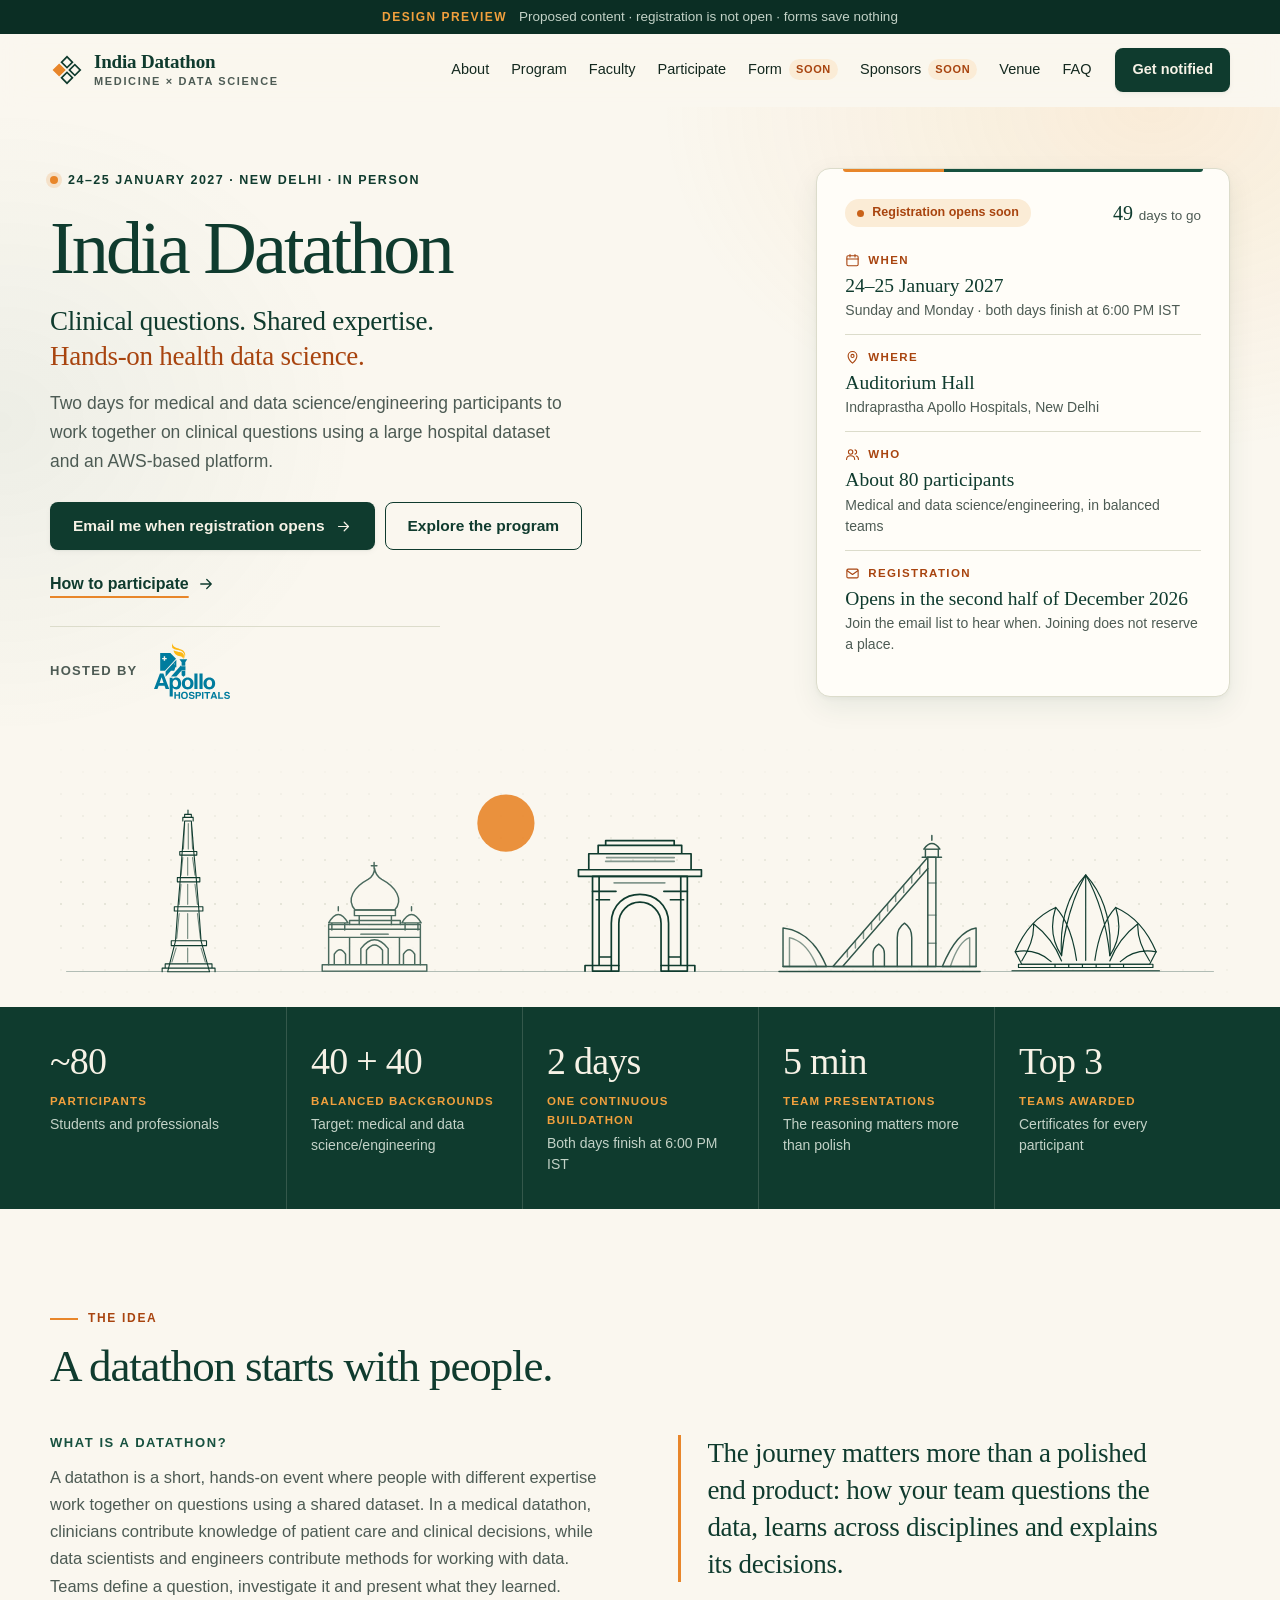
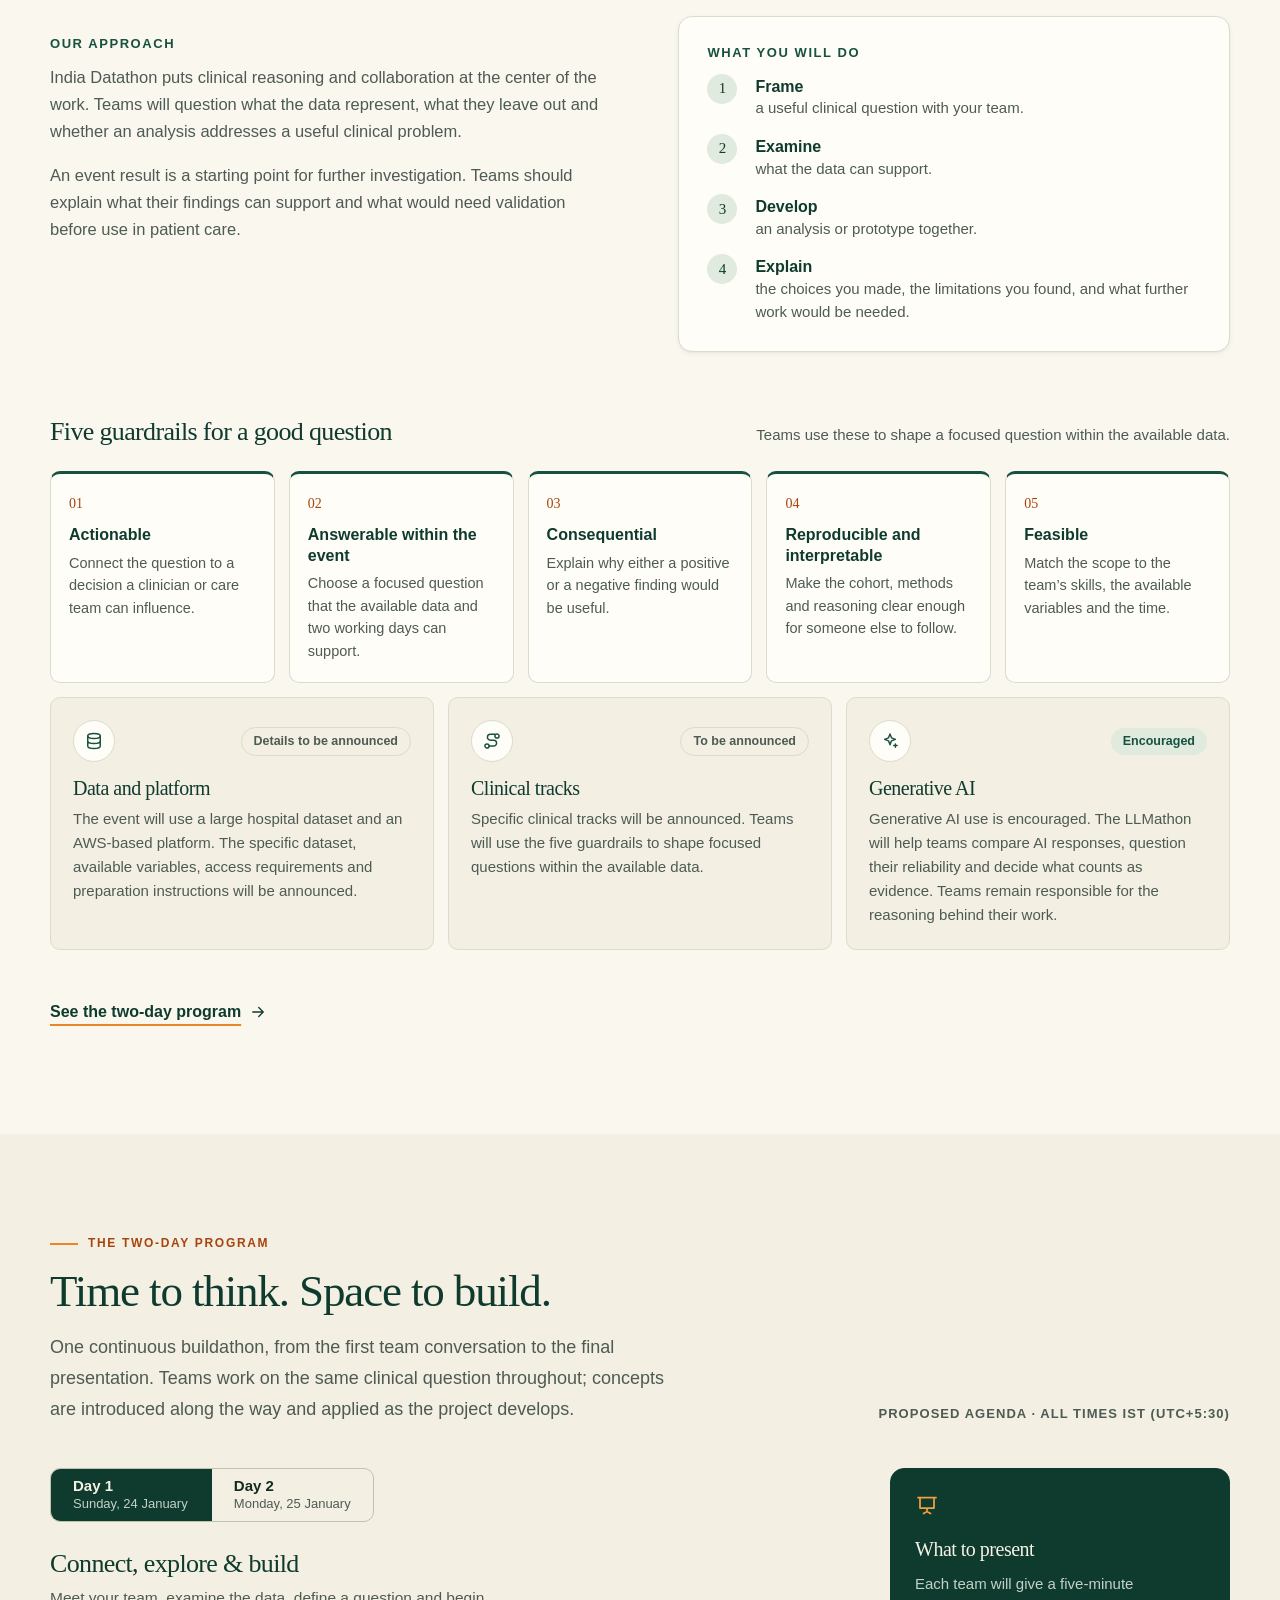
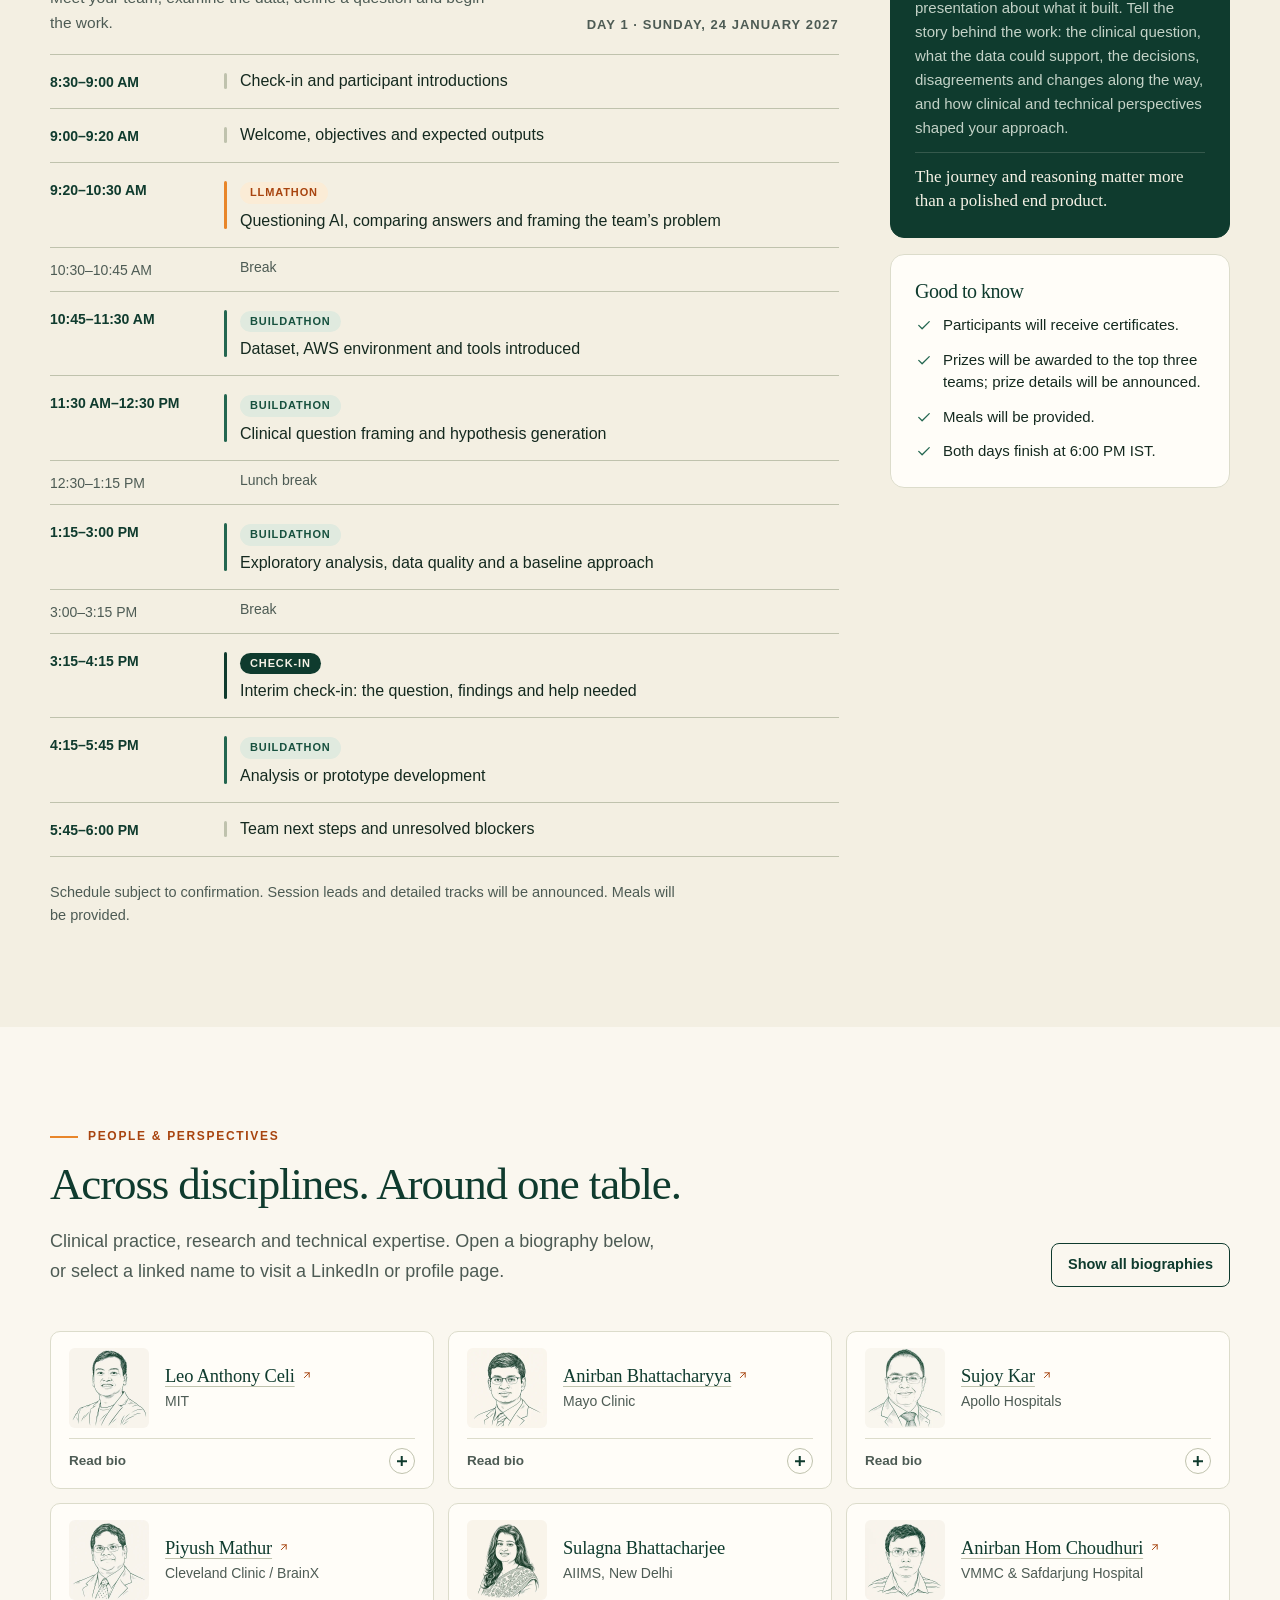
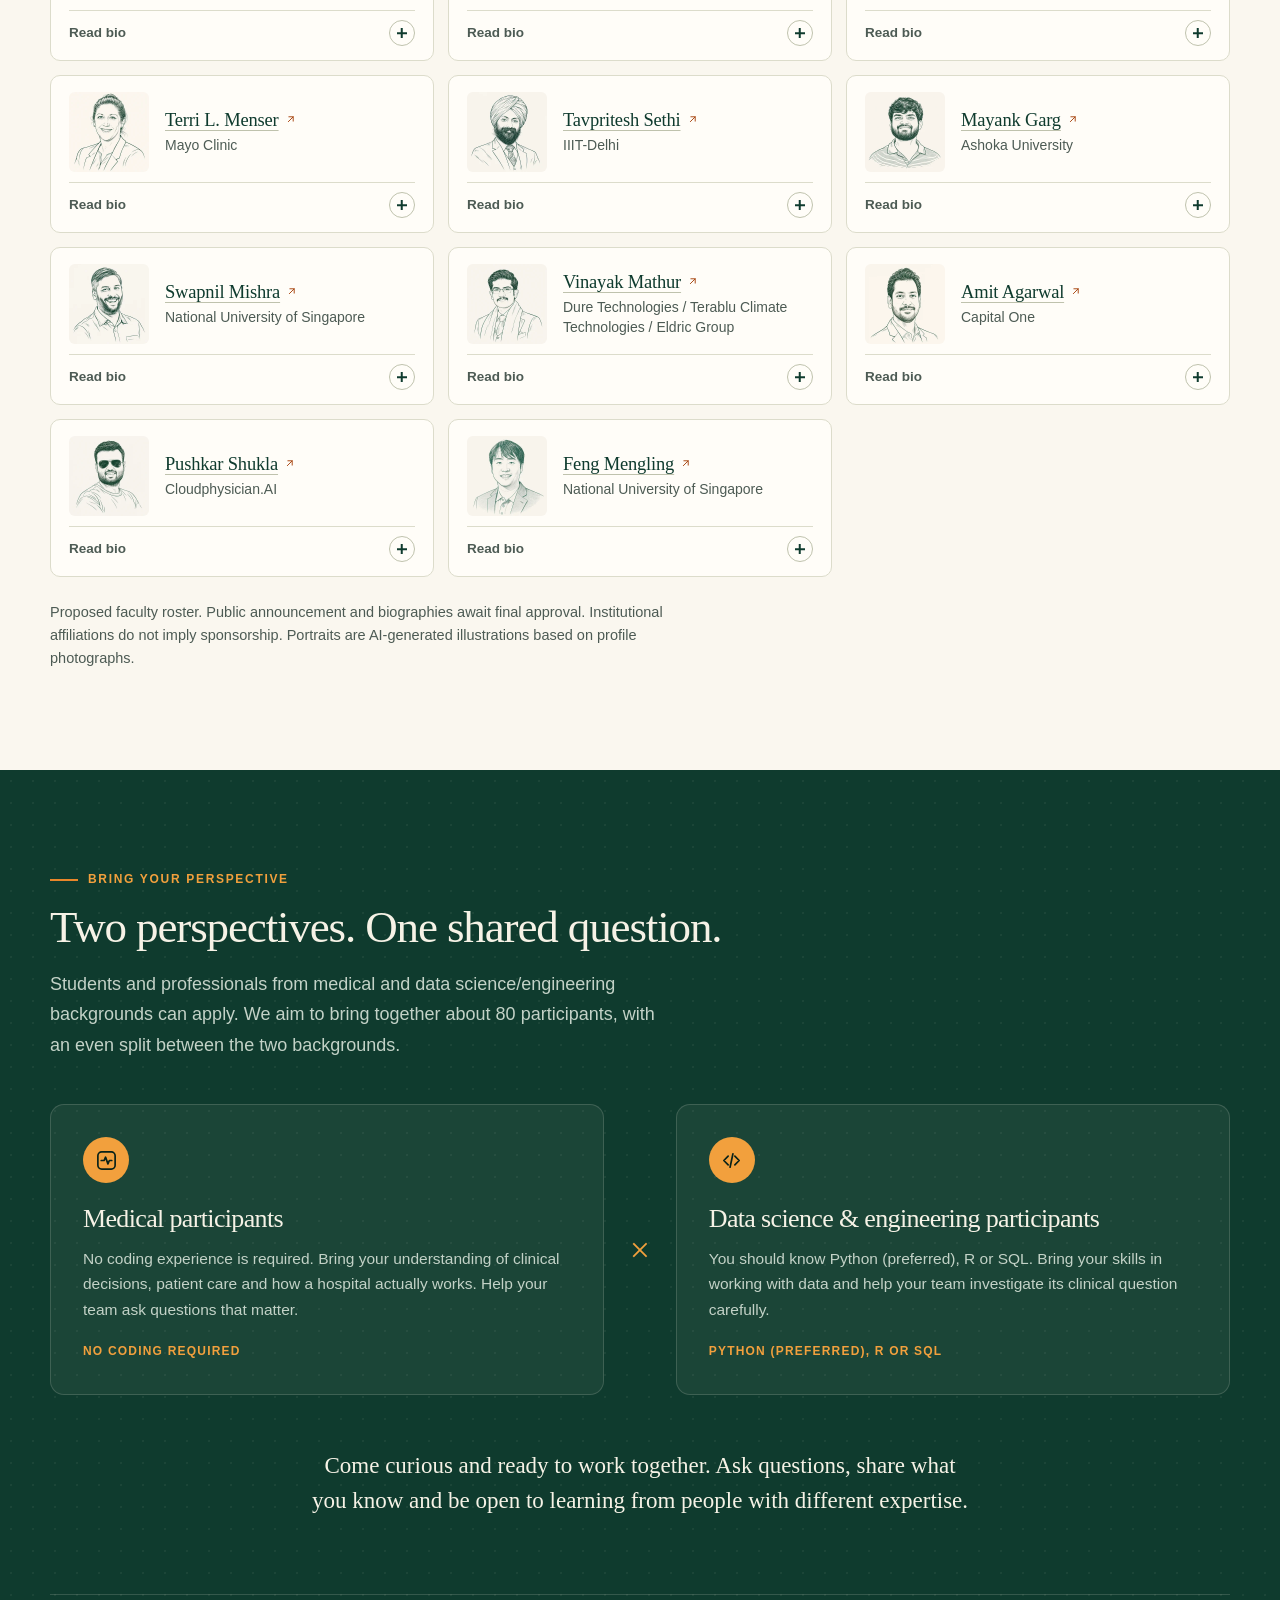
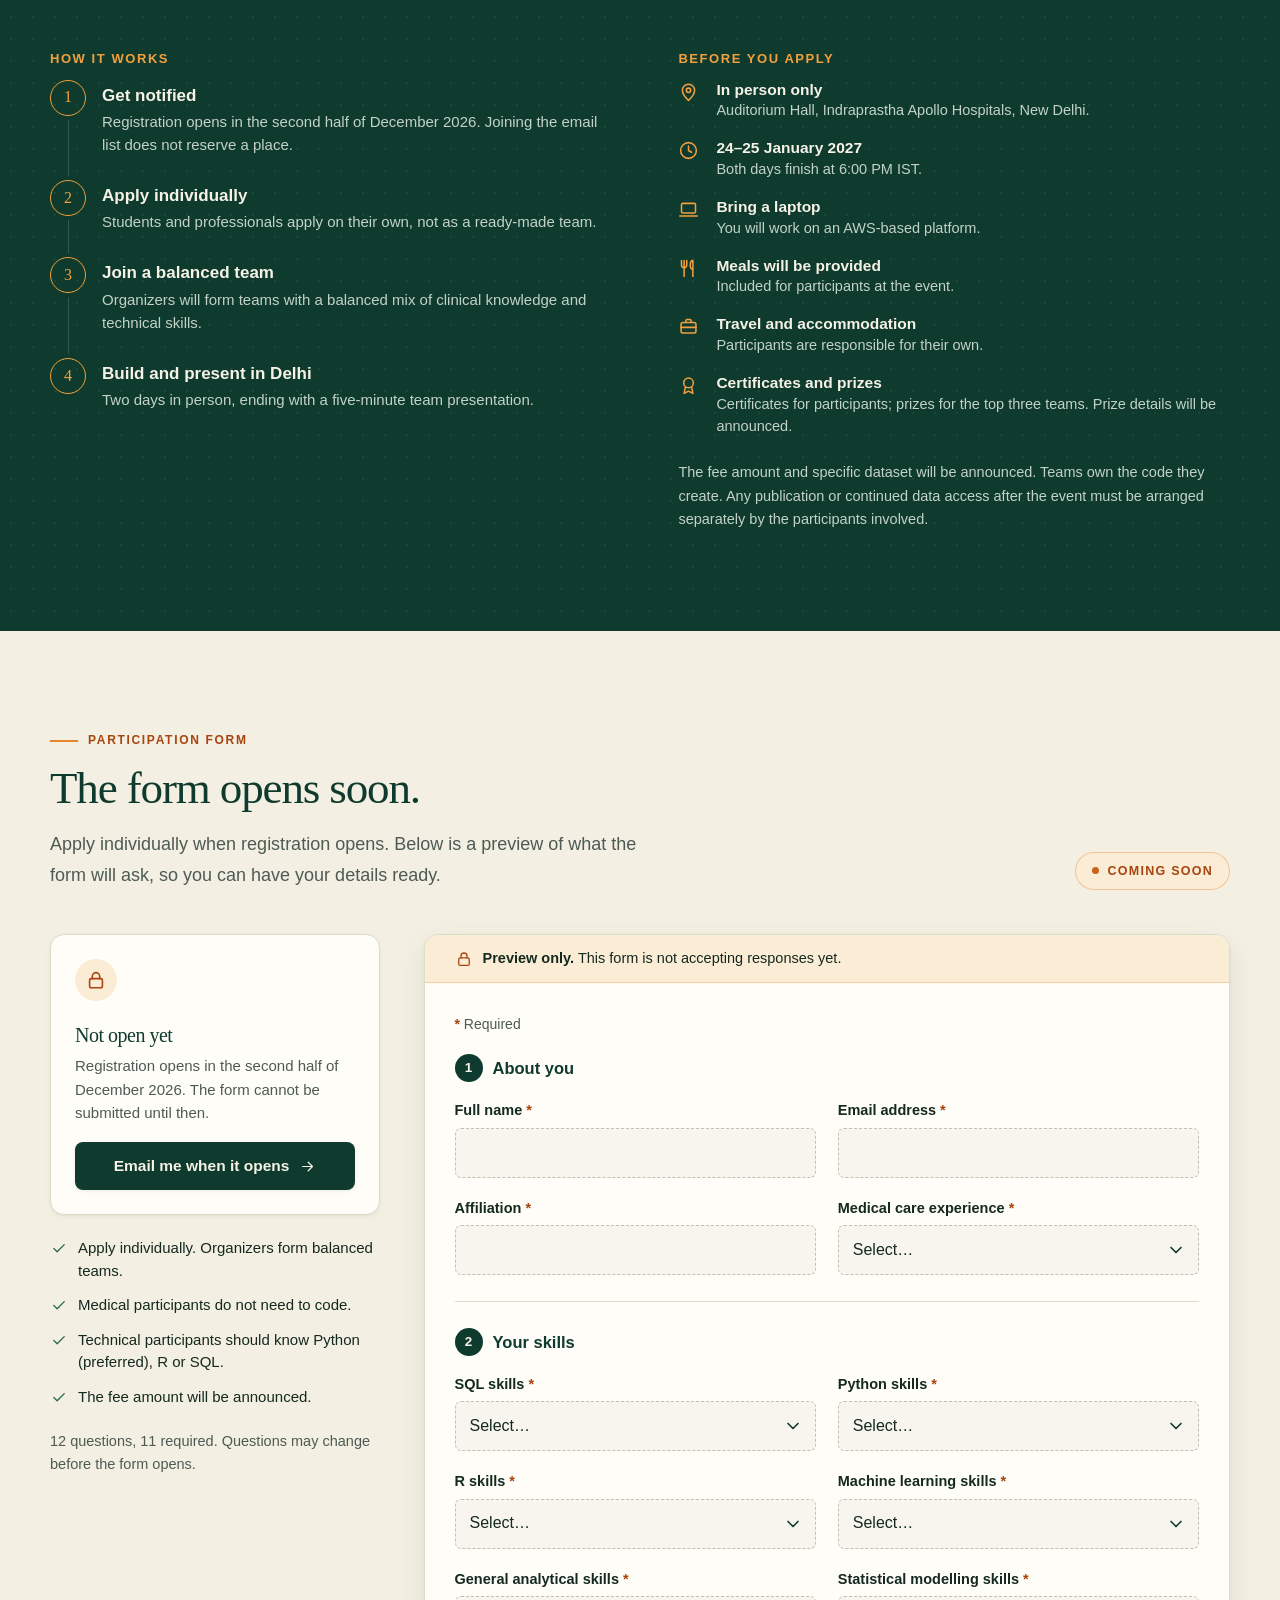
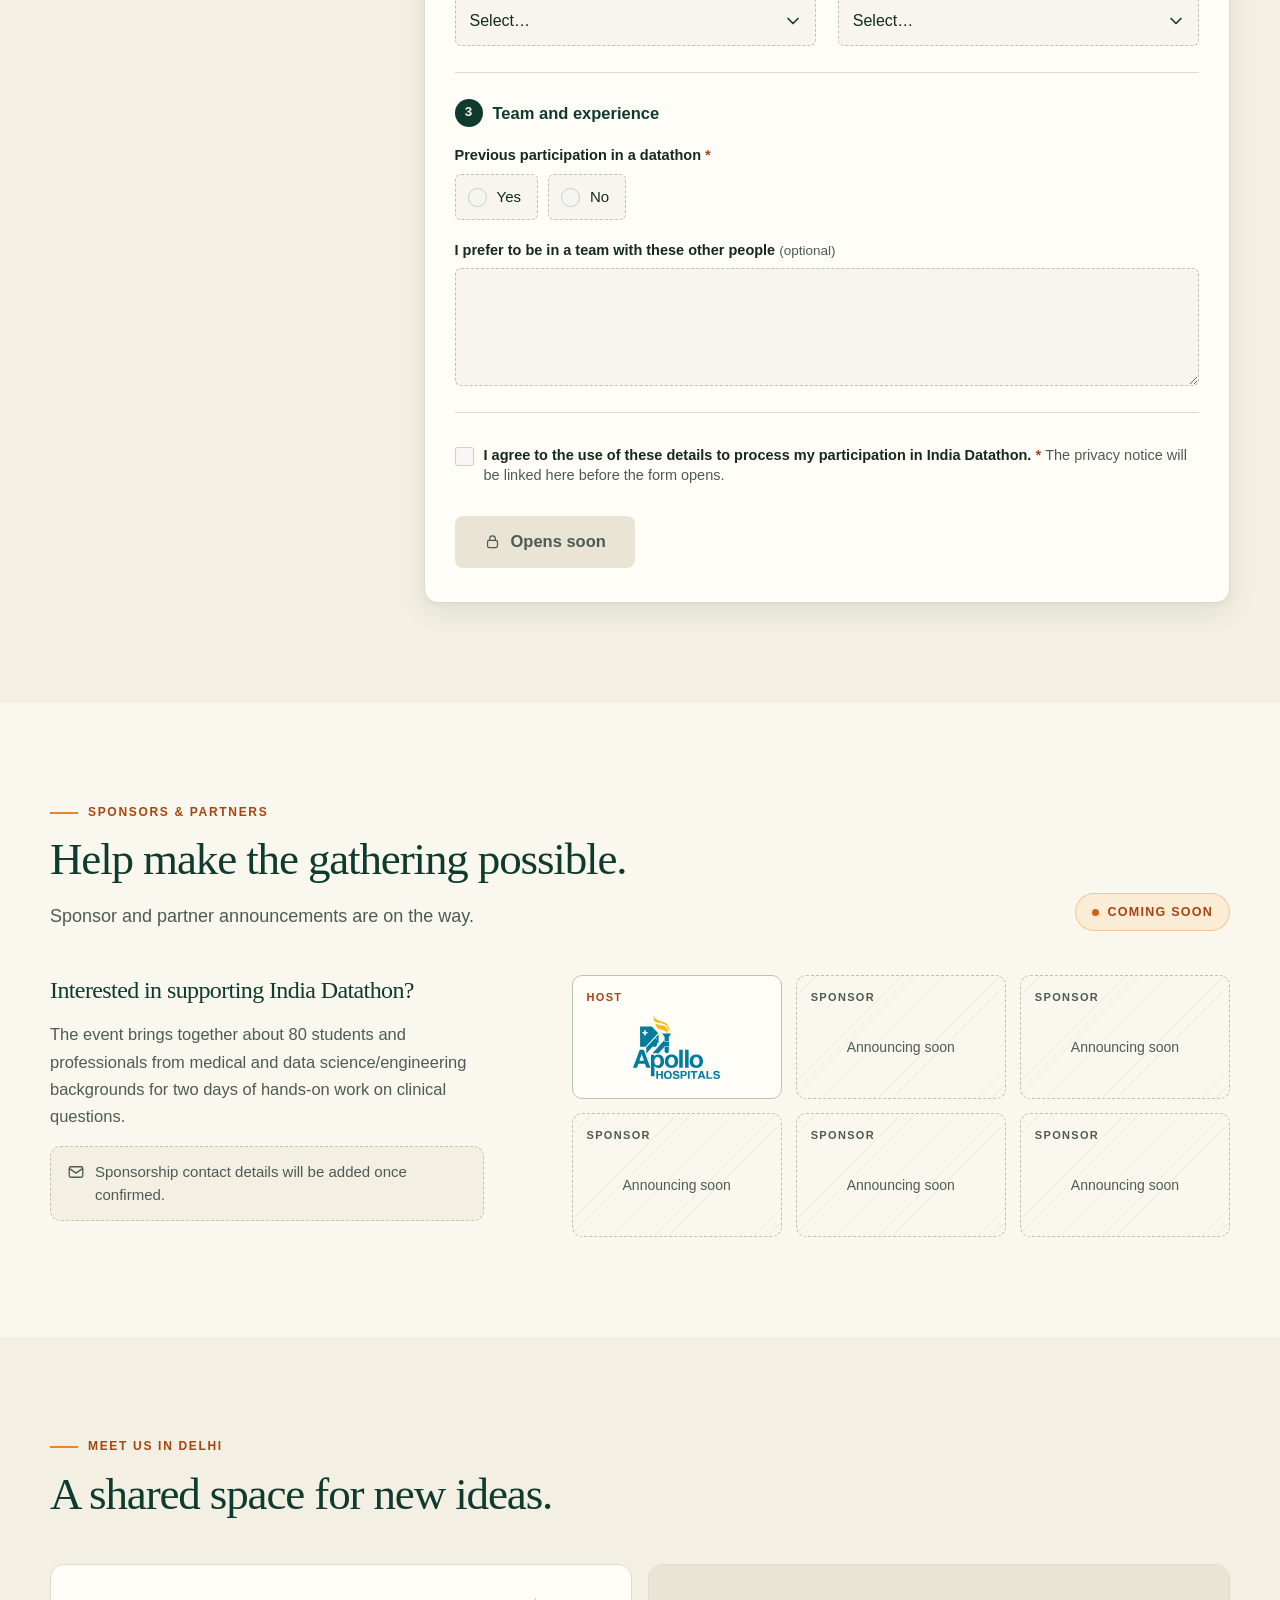
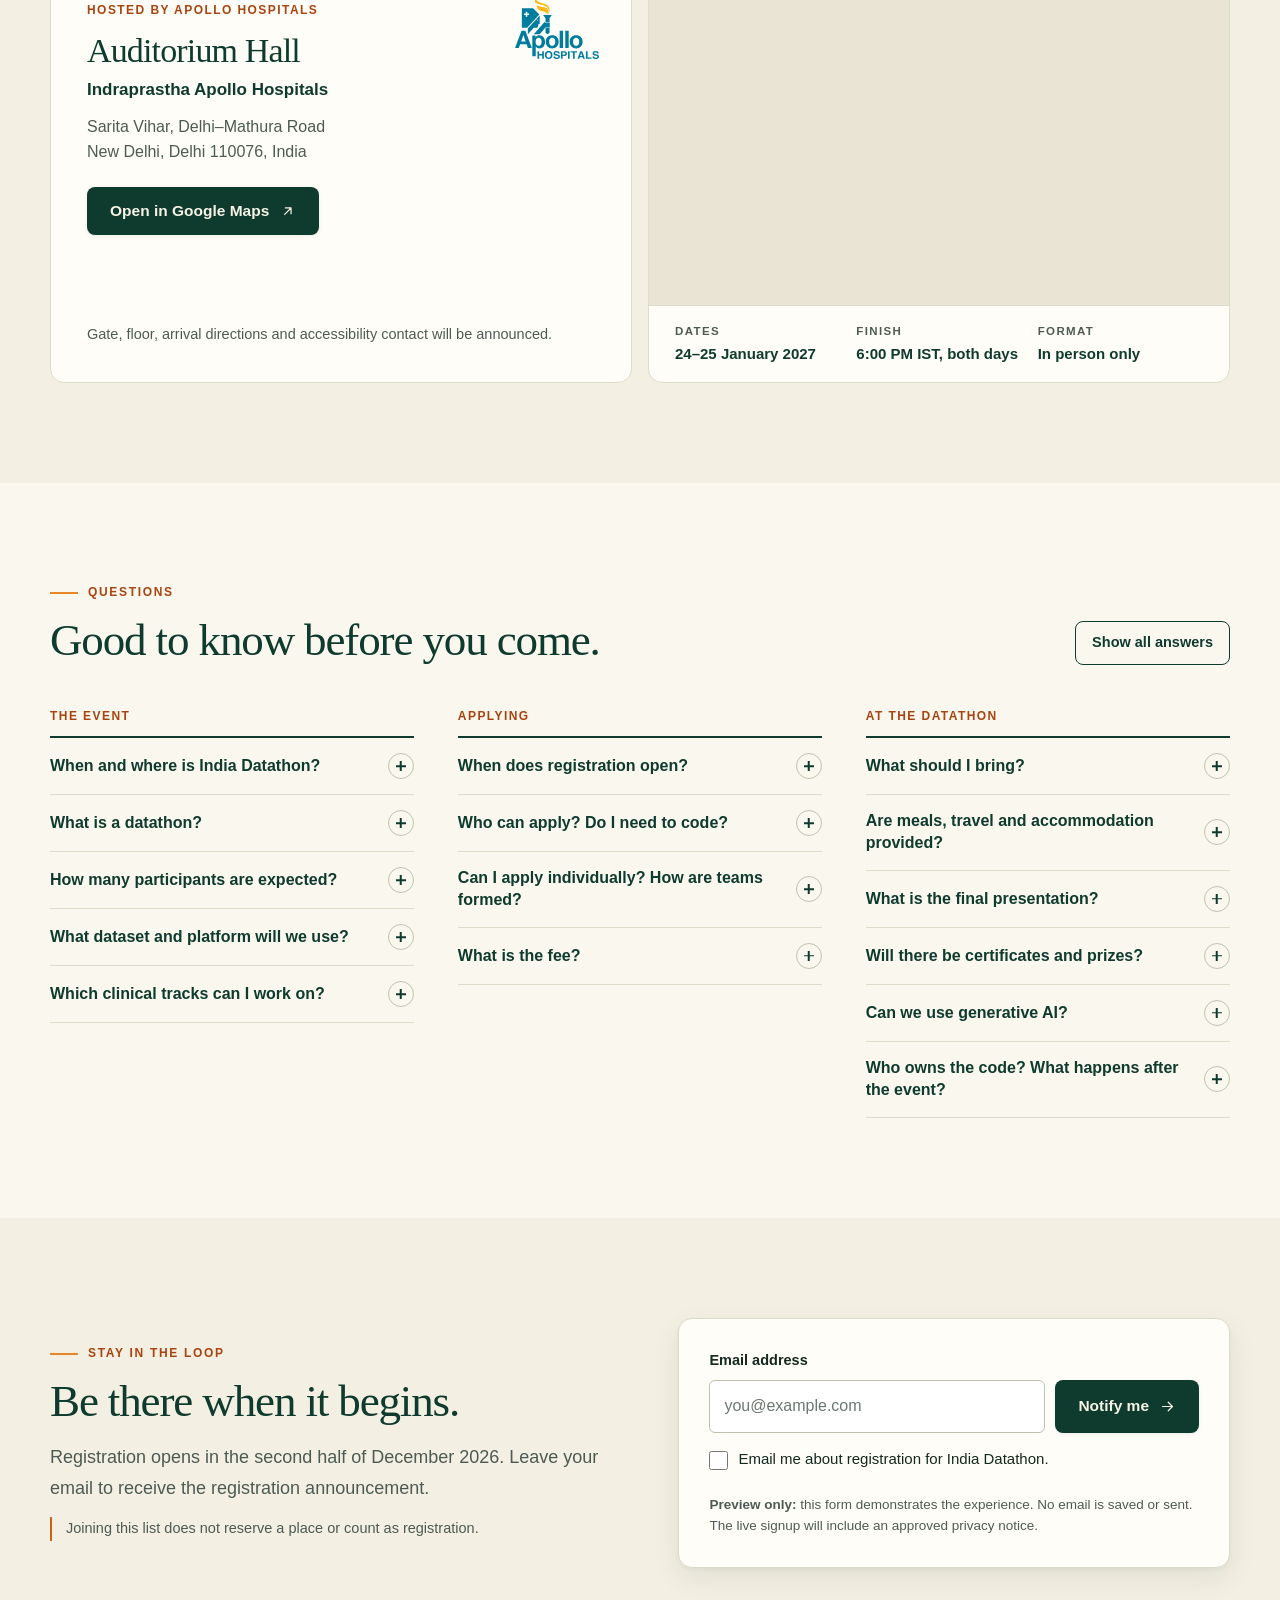
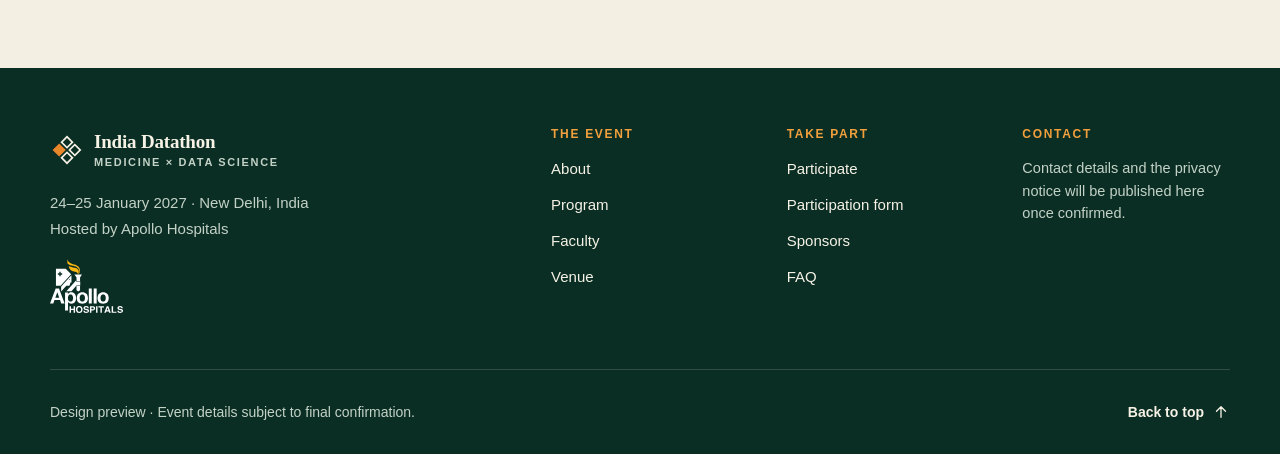
==== commit 4cf43e2e: "Sponsors: show the colour Apollo Hospitals logo on a light host tile Co-Authored-By: Claude Fable 5." ====
--- a/site/index.html
+++ b/site/index.html
@@ -18,7 +18,7 @@
   <meta property="og:image:height" content="630">
   <meta name="twitter:card" content="summary_large_image">
   <link rel="icon" href="assets/favicon.svg" type="image/svg+xml">
-  <link rel="stylesheet" href="assets/css/site.css?v=c227240a">
+  <link rel="stylesheet" href="assets/css/site.css?v=84d763a4">
   <script>document.documentElement.className = 'js';</script>
   <script type="application/ld+json">{"@context": "https://schema.org", "@type": "Event", "name": "India Datathon", "description": "Two days for medical and data science/engineering participants to work together on clinical questions using a large hospital dataset and an AWS-based platform.", "startDate": "2027-01-24", "endDate": "2027-01-25", "eventAttendanceMode": "https://schema.org/OfflineEventAttendanceMode", "eventStatus": "https://schema.org/EventScheduled", "location": {"@type": "Place", "name": "Auditorium Hall, Indraprastha Apollo Hospitals", "address": {"@type": "PostalAddress", "streetAddress": "Sarita Vihar, Delhi–Mathura Road", "addressLocality": "New Delhi", "addressRegion": "Delhi", "postalCode": "110076", "addressCountry": "IN"}}}</script>
   <script type="application/ld+json">{"@context": "https://schema.org", "@type": "FAQPage", "mainEntity": [{"@type": "Question", "name": "When and where is India Datathon?", "acceptedAnswer": {"@type": "Answer", "text": "24–25 January 2027, at Indraprastha Apollo Hospitals in New Delhi. The event is in person only. Both days finish at 6:00 PM IST."}}, {"@type": "Question", "name": "What is a datathon?", "acceptedAnswer": {"@type": "Answer", "text": "A short, collaborative event where people with different expertise investigate questions using a shared dataset. At India Datathon, clinical and technical participants work together to frame a useful clinical question, examine the data and explain what their findings can support."}}, {"@type": "Question", "name": "How many participants are expected?", "acceptedAnswer": {"@type": "Answer", "text": "Approximately 80, with an even split between medical and data science/engineering backgrounds."}}, {"@type": "Question", "name": "What dataset and platform will we use?", "acceptedAnswer": {"@type": "Answer", "text": "A large hospital dataset and an AWS-based platform. The specific dataset is to be announced. Access requirements and preparation instructions will follow."}}, {"@type": "Question", "name": "Which clinical tracks can I work on?", "acceptedAnswer": {"@type": "Answer", "text": "Specific clinical tracks are to be announced. Questions will follow the five guardrails in About."}}, {"@type": "Question", "name": "When does registration open?", "acceptedAnswer": {"@type": "Answer", "text": "Registration opens in the second half of December 2026. Join the email notification list to hear when it opens. Joining the list does not reserve a place."}}, {"@type": "Question", "name": "Who can apply? Do I need to code?", "acceptedAnswer": {"@type": "Answer", "text": "Students and professionals from medical and data science/engineering backgrounds can apply. Medical participants do not need to code. Technical participants should know Python (preferred), R or SQL. Bring curiosity and a willingness to work with and learn from teammates with different expertise."}}, {"@type": "Question", "name": "Can I apply individually? How are teams formed?", "acceptedAnswer": {"@type": "Answer", "text": "Yes, apply as an individual. Organizers will form teams with a balanced mix of clinical knowledge and technical skills."}}, {"@type": "Question", "name": "What is the fee?", "acceptedAnswer": {"@type": "Answer", "text": "The fee amount is to be announced."}}, {"@type": "Question", "name": "What should I bring?", "acceptedAnswer": {"@type": "Answer", "text": "Please bring a laptop."}}, {"@type": "Question", "name": "Are meals, travel and accommodation provided?", "acceptedAnswer": {"@type": "Answer", "text": "Meals will be provided. Participants are responsible for their own travel and accommodation."}}, {"@type": "Question", "name": "What is the final presentation?", "acceptedAnswer": {"@type": "Answer", "text": "Each team will give a five-minute presentation about what it built. Tell the story behind the work: the clinical question, what the data could support, the decisions, disagreements and changes along the way, and how clinical and technical perspectives shaped your approach. The journey and reasoning matter more than a polished end product."}}, {"@type": "Question", "name": "Will there be certificates and prizes?", "acceptedAnswer": {"@type": "Answer", "text": "Participants will receive certificates. Prizes will be awarded to the top three teams; prize details will be announced."}}, {"@type": "Question", "name": "Can we use generative AI?", "acceptedAnswer": {"@type": "Answer", "text": "Yes. Generative AI use is encouraged. The LLMathon will help teams compare AI responses, question their reliability and decide what counts as evidence. Teams remain responsible for the reasoning behind their work."}}, {"@type": "Question", "name": "Who owns the code? What happens after the event?", "acceptedAnswer": {"@type": "Answer", "text": "Teams own the code they create. Any publication or continued data access after the event must be arranged separately by the participants involved."}}]}</script>
@@ -319,7 +319,7 @@
         </div>
         <span class="badge-soon">Coming soon</span>
       </header>
-      <div class="sponsor-grid reveal"><div class="sponsor-cta"><h3>Interested in supporting India Datathon?</h3><p>The event brings together about 80 students and professionals from medical and data science/engineering backgrounds for two days of hands-on work on clinical questions.</p><p class="soft-note"><svg class="icon" viewBox="0 0 24 24" width="24" height="24" fill="none" stroke="currentColor" stroke-width="1.75" stroke-linecap="round" stroke-linejoin="round" aria-hidden="true" focusable="false"><rect x="3" y="5" width="18" height="14" rx="2"/><path d="m3.5 7.5 8.5 6 8.5-6"/></svg><span>Sponsorship contact details will be added once confirmed.</span></p></div><ul class="logo-wall"><li class="logo-tile logo-tile-host"><span class="tile-label">Host</span><img class="host-logo tile-logo" src="assets/logos/apollo-hospitals-white.svg" alt="Apollo Hospitals" width="72" height="53" decoding="async"></li><li class="logo-tile logo-tile-empty" aria-hidden="true"><span class="tile-label">Sponsor</span><span class="tile-soon">Announcing soon</span></li><li class="logo-tile logo-tile-empty" aria-hidden="true"><span class="tile-label">Sponsor</span><span class="tile-soon">Announcing soon</span></li><li class="logo-tile logo-tile-empty" aria-hidden="true"><span class="tile-label">Sponsor</span><span class="tile-soon">Announcing soon</span></li><li class="logo-tile logo-tile-empty" aria-hidden="true"><span class="tile-label">Sponsor</span><span class="tile-soon">Announcing soon</span></li><li class="logo-tile logo-tile-empty" aria-hidden="true"><span class="tile-label">Sponsor</span><span class="tile-soon">Announcing soon</span></li></ul></div>
+      <div class="sponsor-grid reveal"><div class="sponsor-cta"><h3>Interested in supporting India Datathon?</h3><p>The event brings together about 80 students and professionals from medical and data science/engineering backgrounds for two days of hands-on work on clinical questions.</p><p class="soft-note"><svg class="icon" viewBox="0 0 24 24" width="24" height="24" fill="none" stroke="currentColor" stroke-width="1.75" stroke-linecap="round" stroke-linejoin="round" aria-hidden="true" focusable="false"><rect x="3" y="5" width="18" height="14" rx="2"/><path d="m3.5 7.5 8.5 6 8.5-6"/></svg><span>Sponsorship contact details will be added once confirmed.</span></p></div><ul class="logo-wall"><li class="logo-tile logo-tile-host logo-tile-host-light"><span class="tile-label">Host</span><img class="host-logo tile-logo" src="assets/logos/apollo-hospitals.svg" alt="Apollo Hospitals" width="72" height="53" decoding="async"></li><li class="logo-tile logo-tile-empty" aria-hidden="true"><span class="tile-label">Sponsor</span><span class="tile-soon">Announcing soon</span></li><li class="logo-tile logo-tile-empty" aria-hidden="true"><span class="tile-label">Sponsor</span><span class="tile-soon">Announcing soon</span></li><li class="logo-tile logo-tile-empty" aria-hidden="true"><span class="tile-label">Sponsor</span><span class="tile-soon">Announcing soon</span></li><li class="logo-tile logo-tile-empty" aria-hidden="true"><span class="tile-label">Sponsor</span><span class="tile-soon">Announcing soon</span></li><li class="logo-tile logo-tile-empty" aria-hidden="true"><span class="tile-label">Sponsor</span><span class="tile-soon">Announcing soon</span></li></ul></div>
     </div>
   </section>
 
@@ -413,6 +413,6 @@
   </div>
 </footer>
 
-<script src="assets/js/app.js?v=c227240a" defer></script>
+<script src="assets/js/app.js?v=84d763a4" defer></script>
 </body>
 </html>
--- a/site/assets/css/site.css
+++ b/site/assets/css/site.css
@@ -528,6 +528,8 @@
 .logo-tile-host { background: var(--green-800); border-color: var(--green-800); }
 .logo-tile-host .tile-label { color: var(--saffron-400); }
 .logo-tile-host .tile-name { color: var(--on-dark); }
+.logo-tile-host.logo-tile-host-light { background: var(--paper); border-color: var(--line-strong); }
+.logo-tile-host.logo-tile-host-light .tile-label { color: var(--saffron-700); }
 .logo-tile-empty { border: 1px dashed var(--line-strong); background: repeating-linear-gradient(-45deg, var(--ivory) 0 9px, var(--sand) 9px 10px); }
 .tile-soon { font-size: 14px; color: var(--muted); }
 
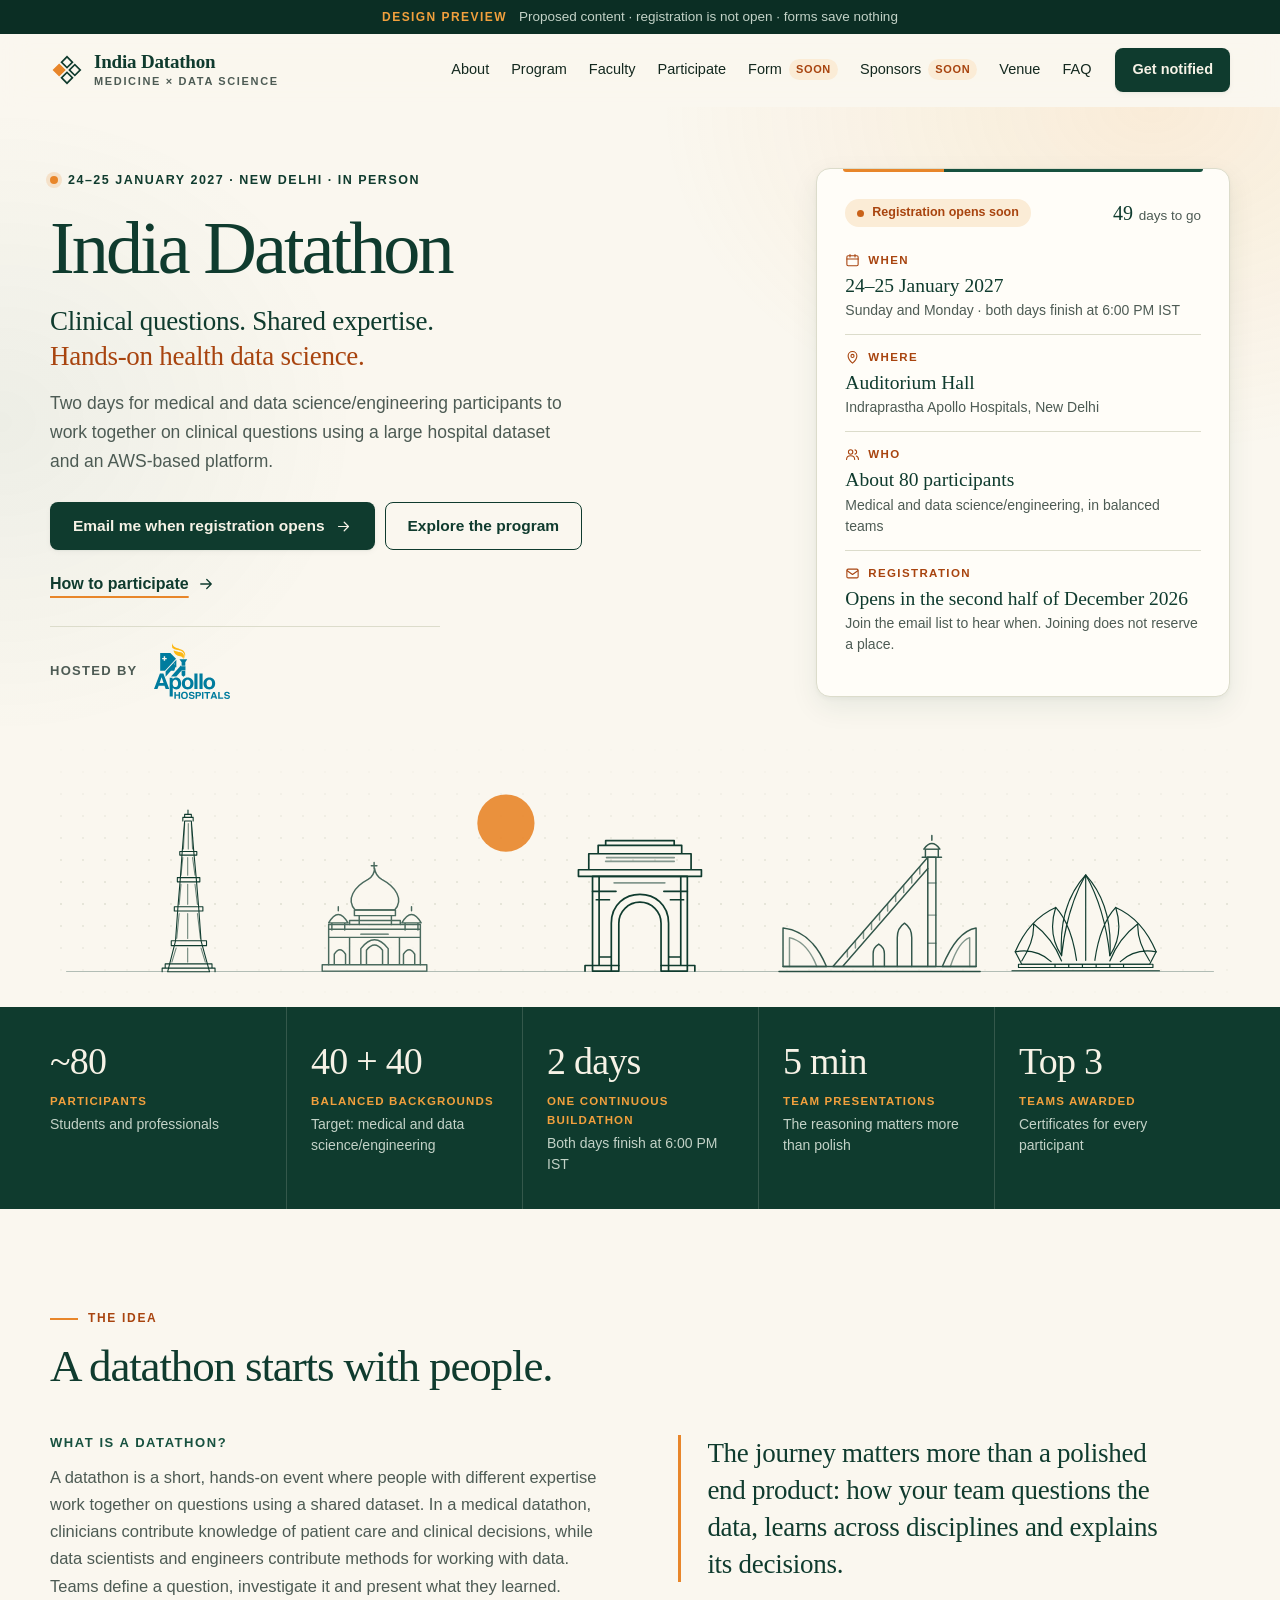
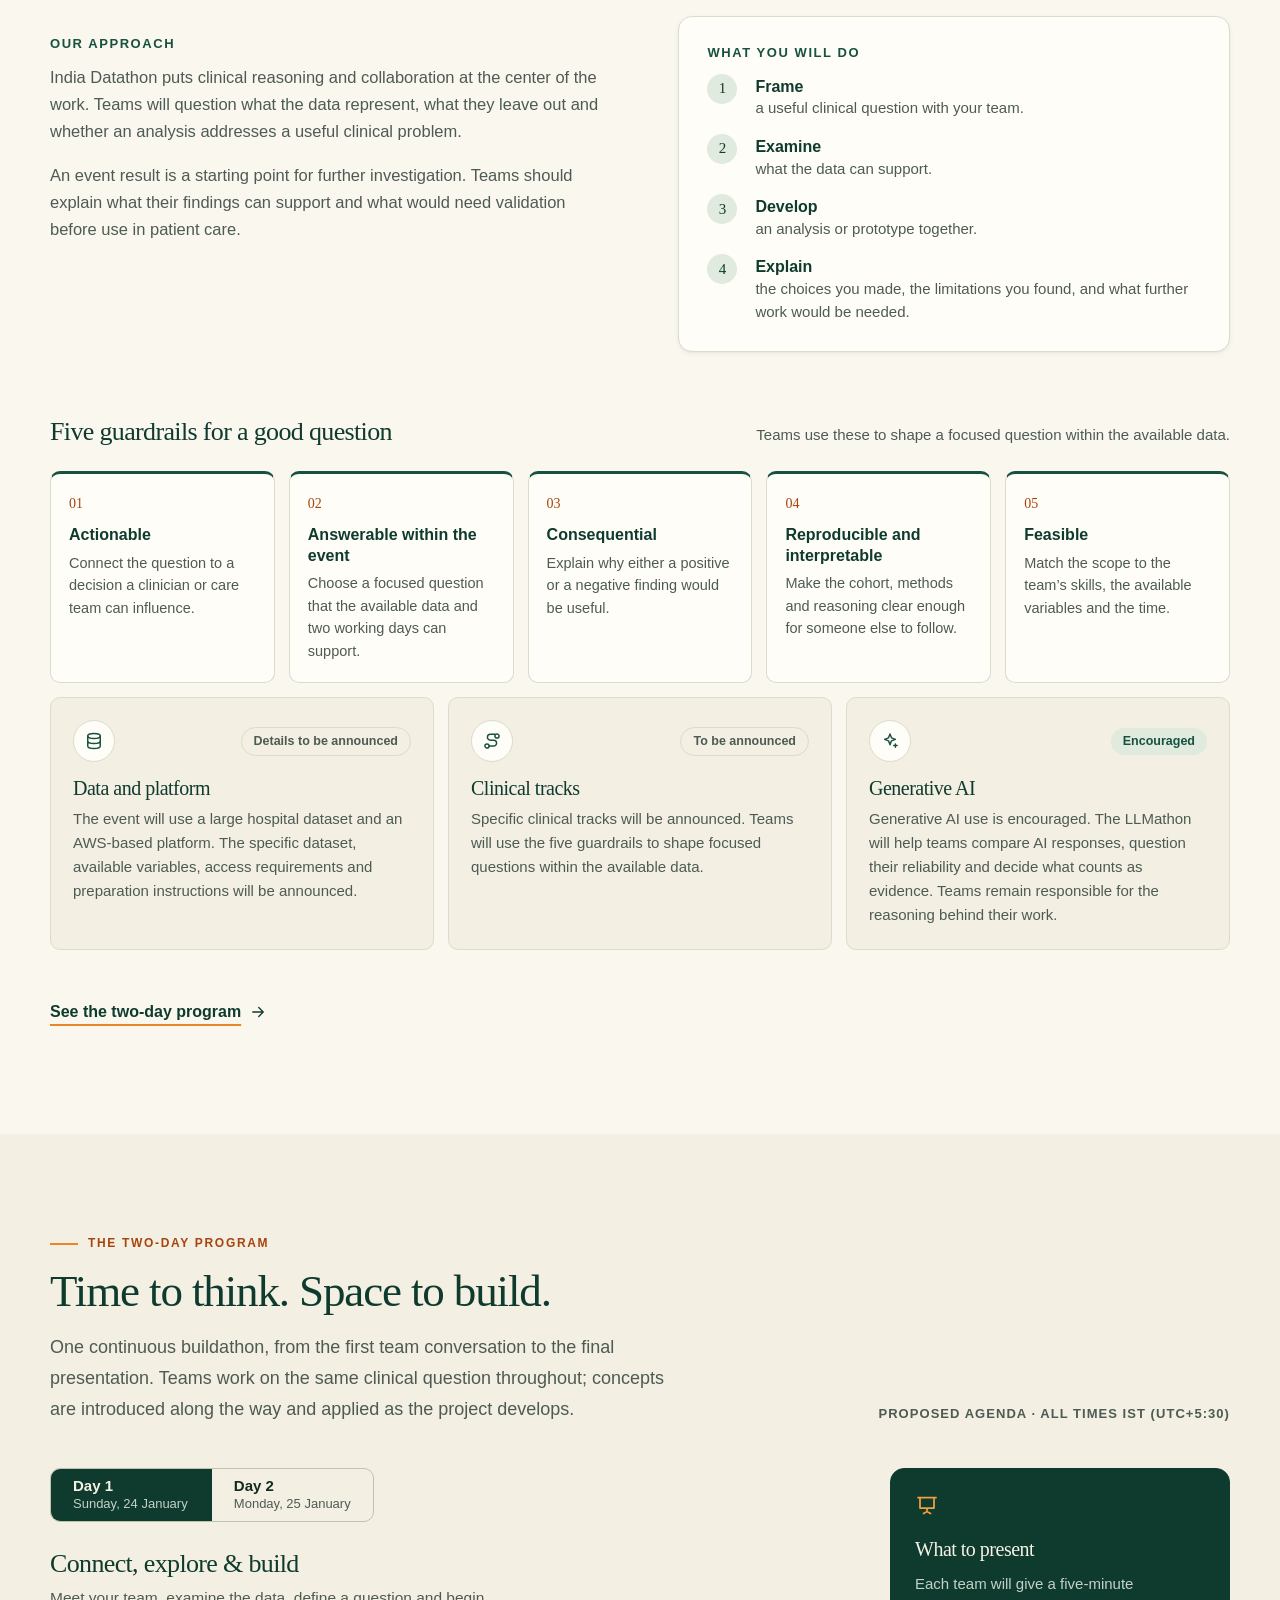
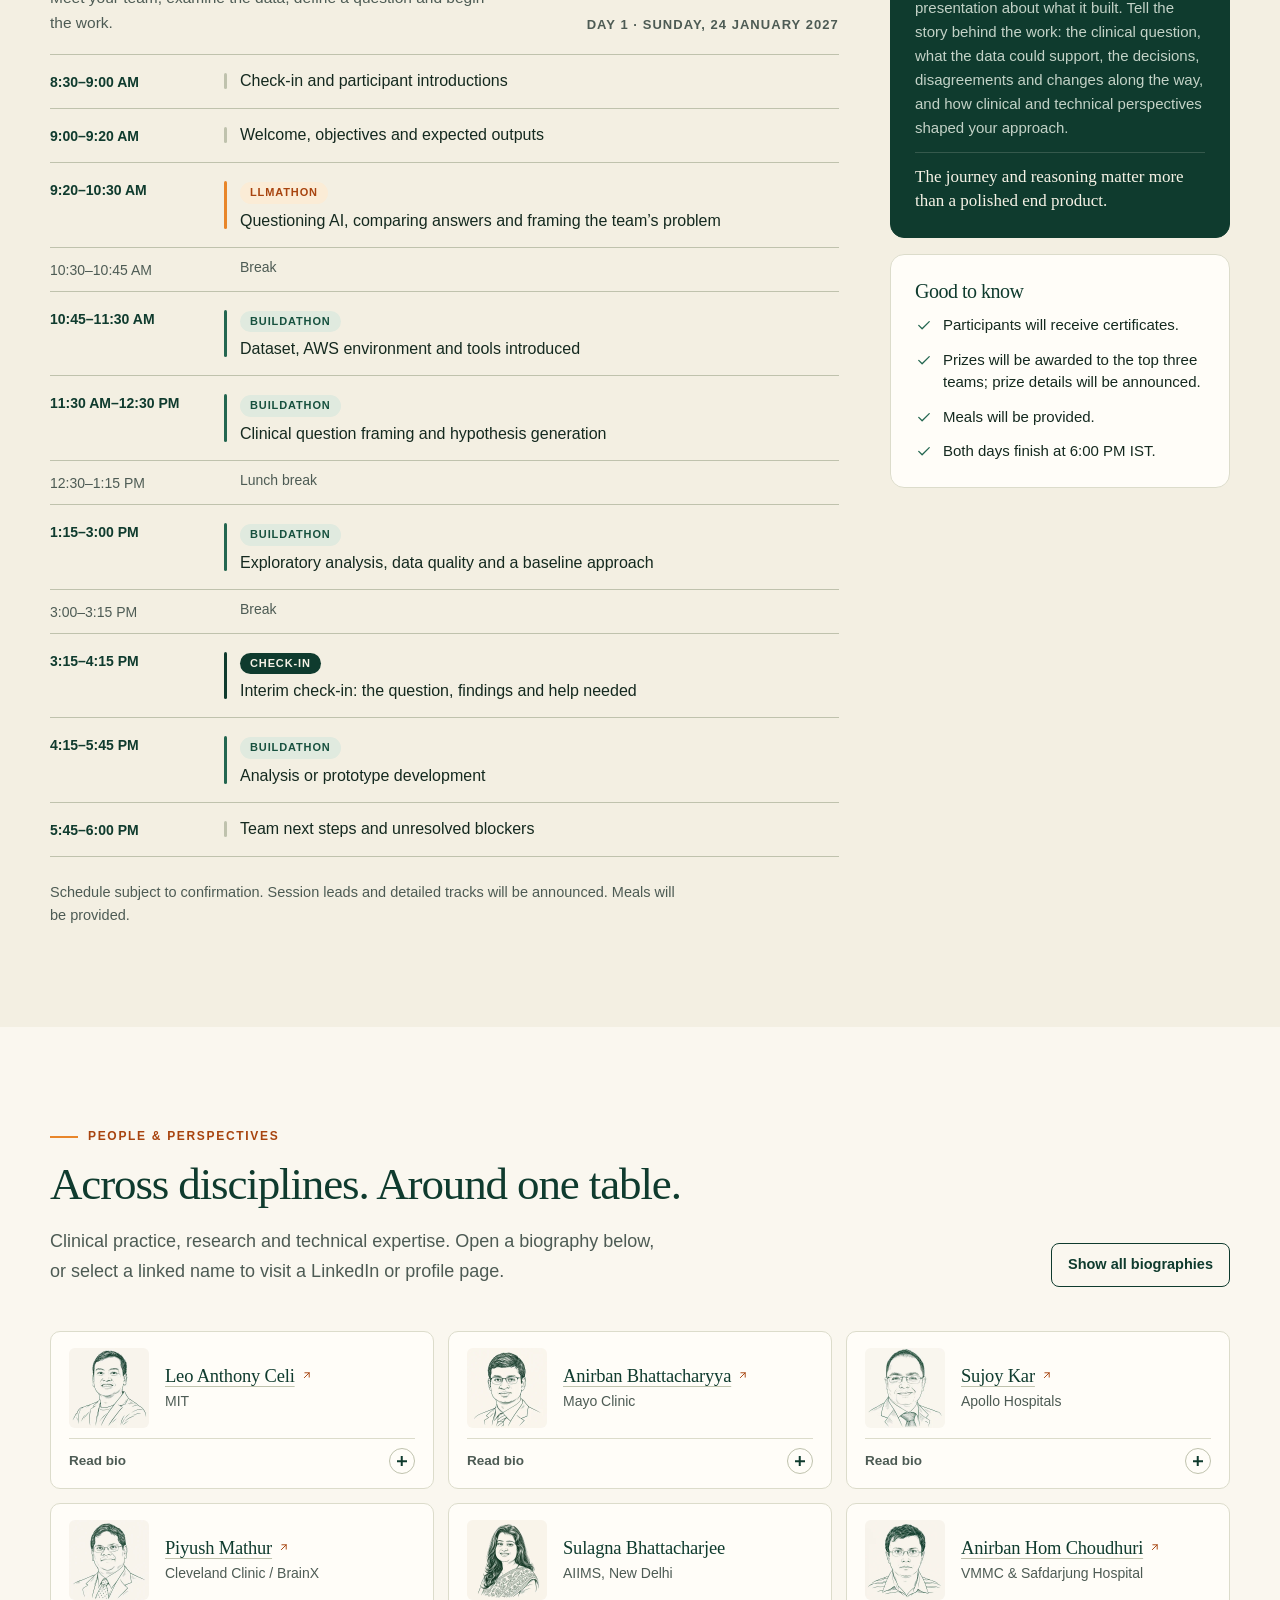
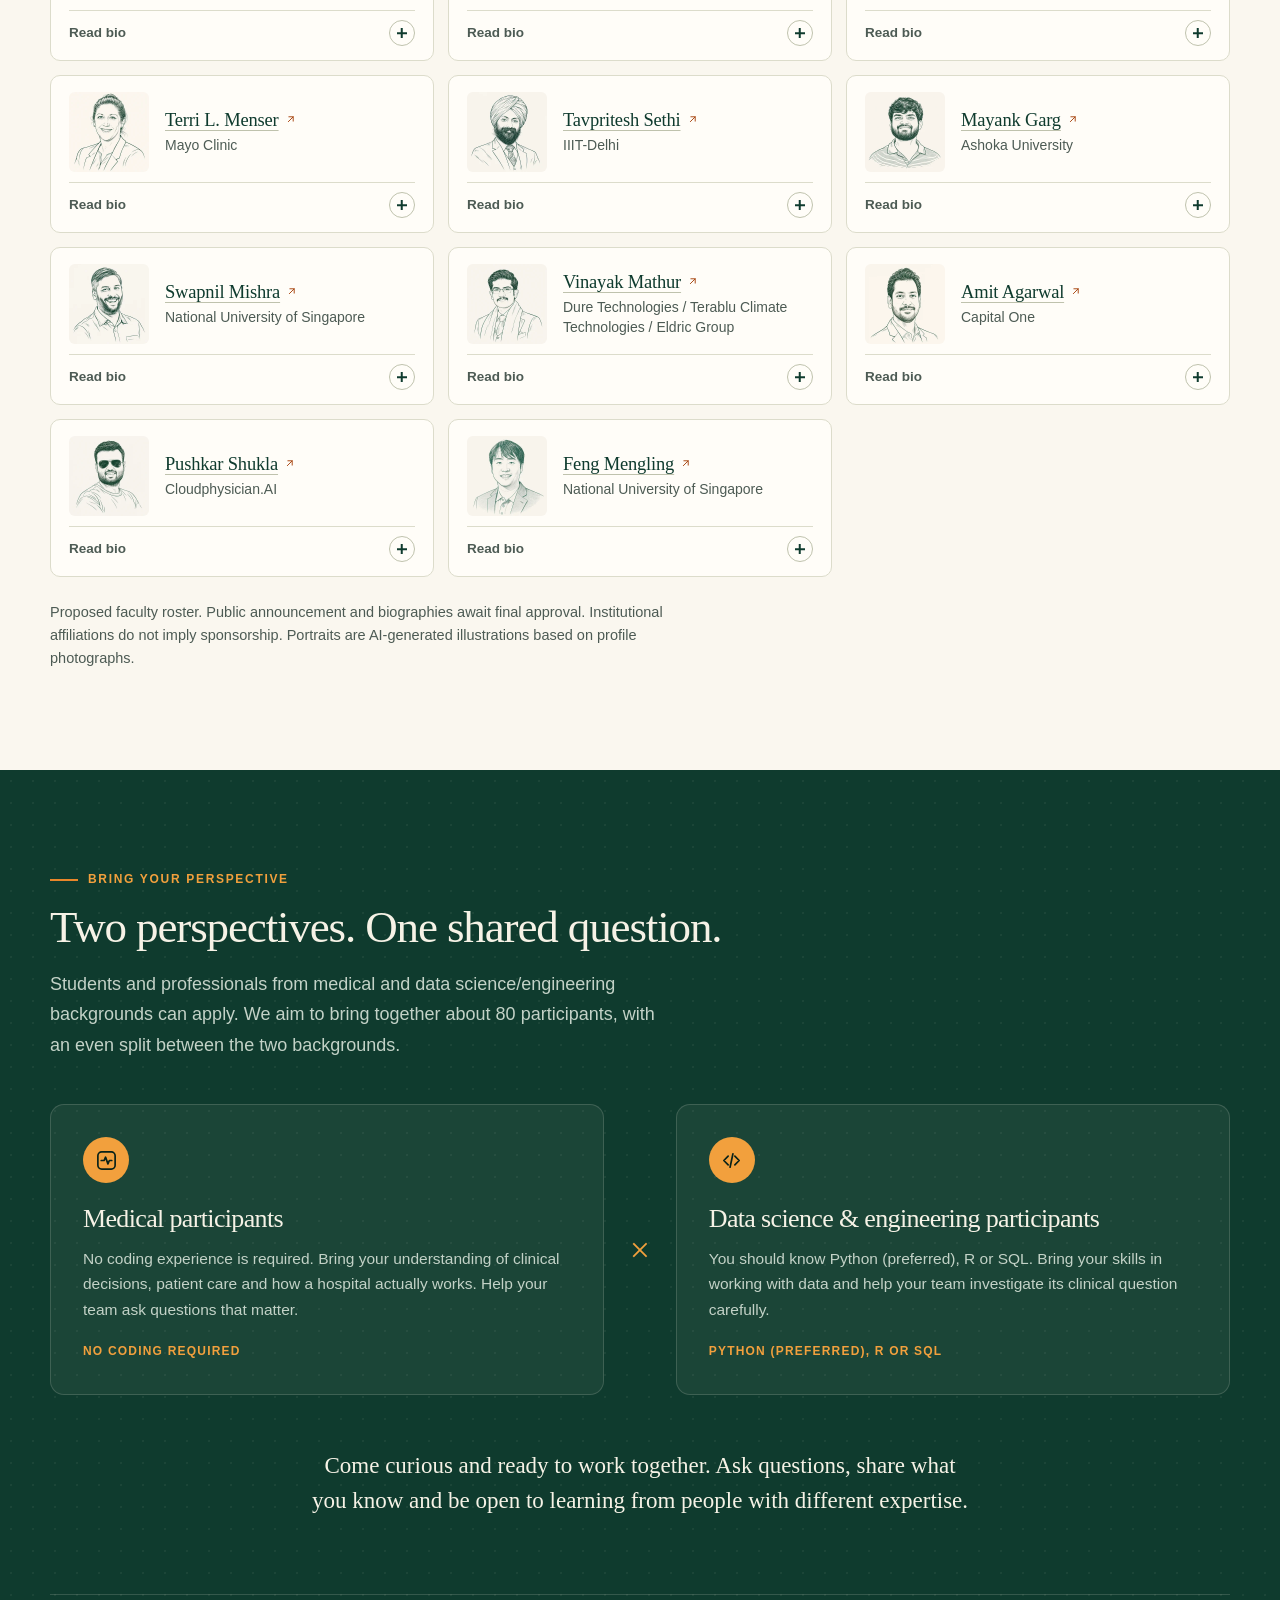
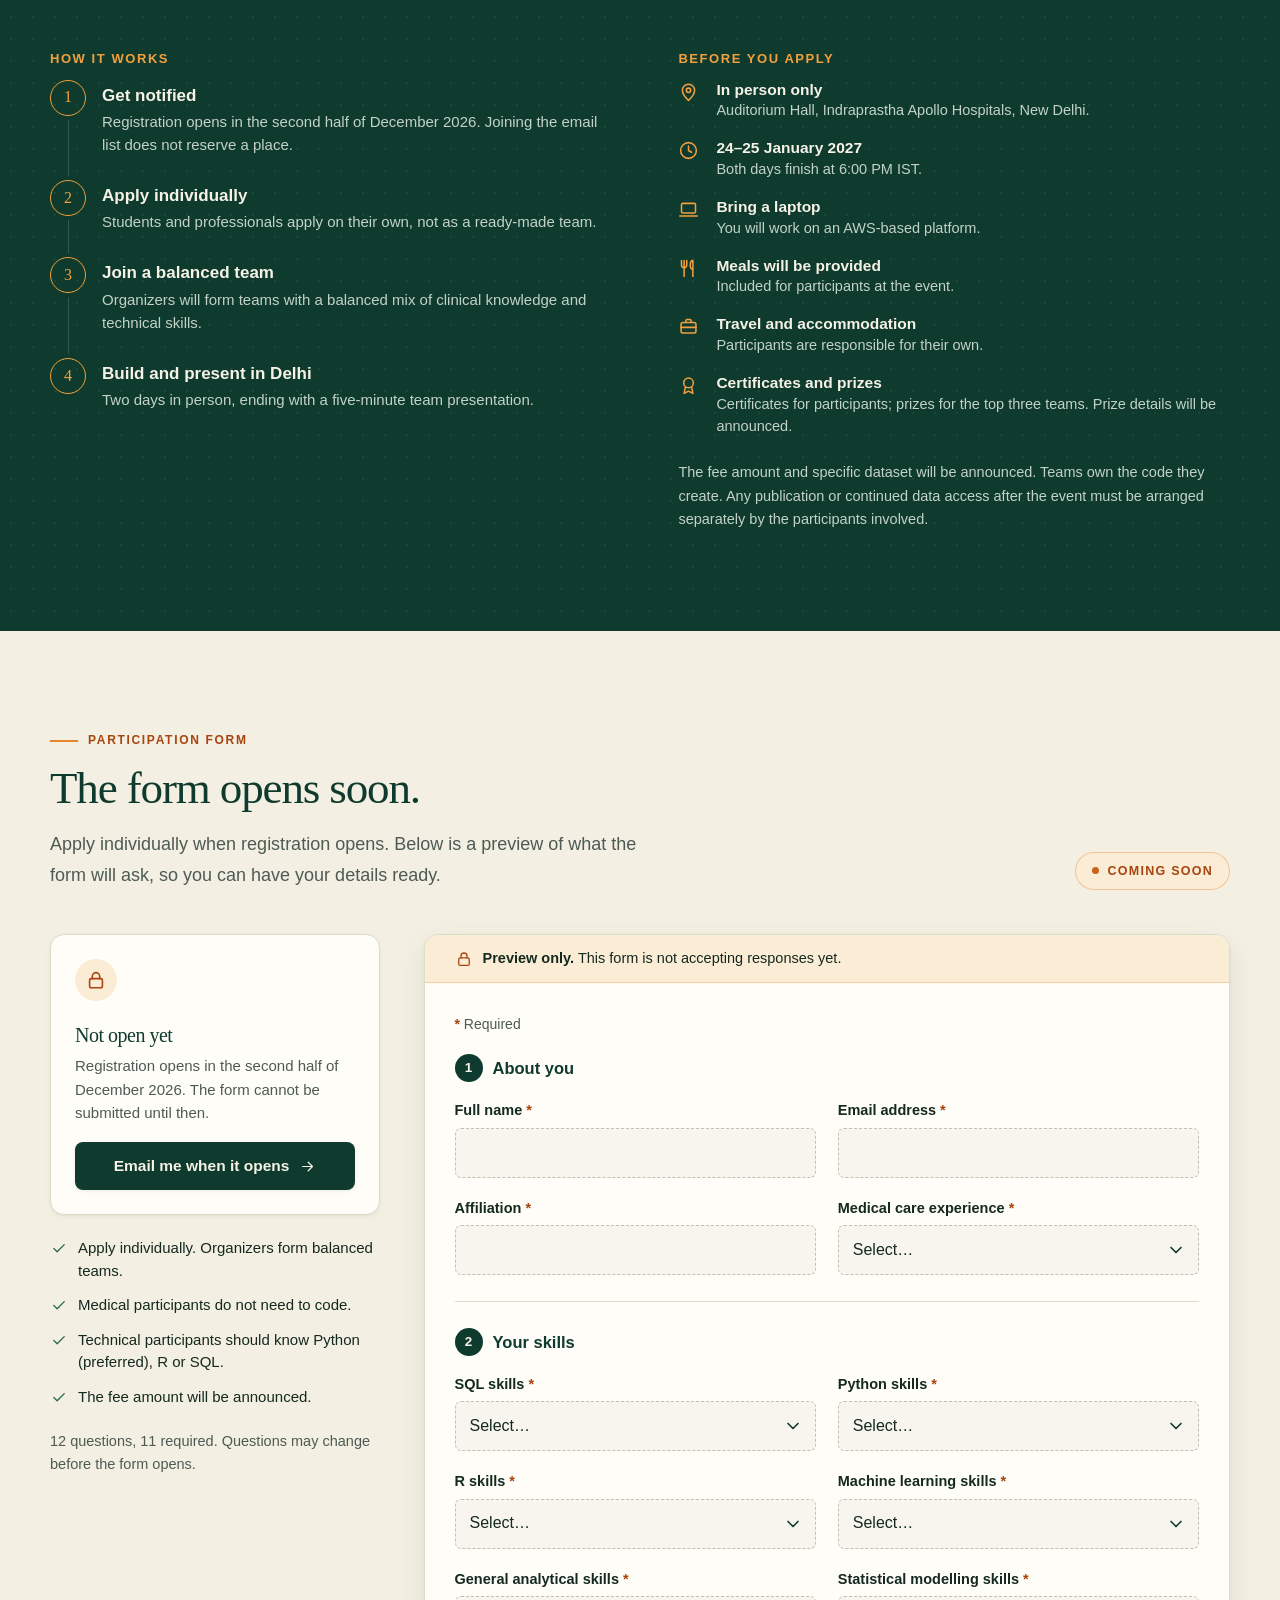
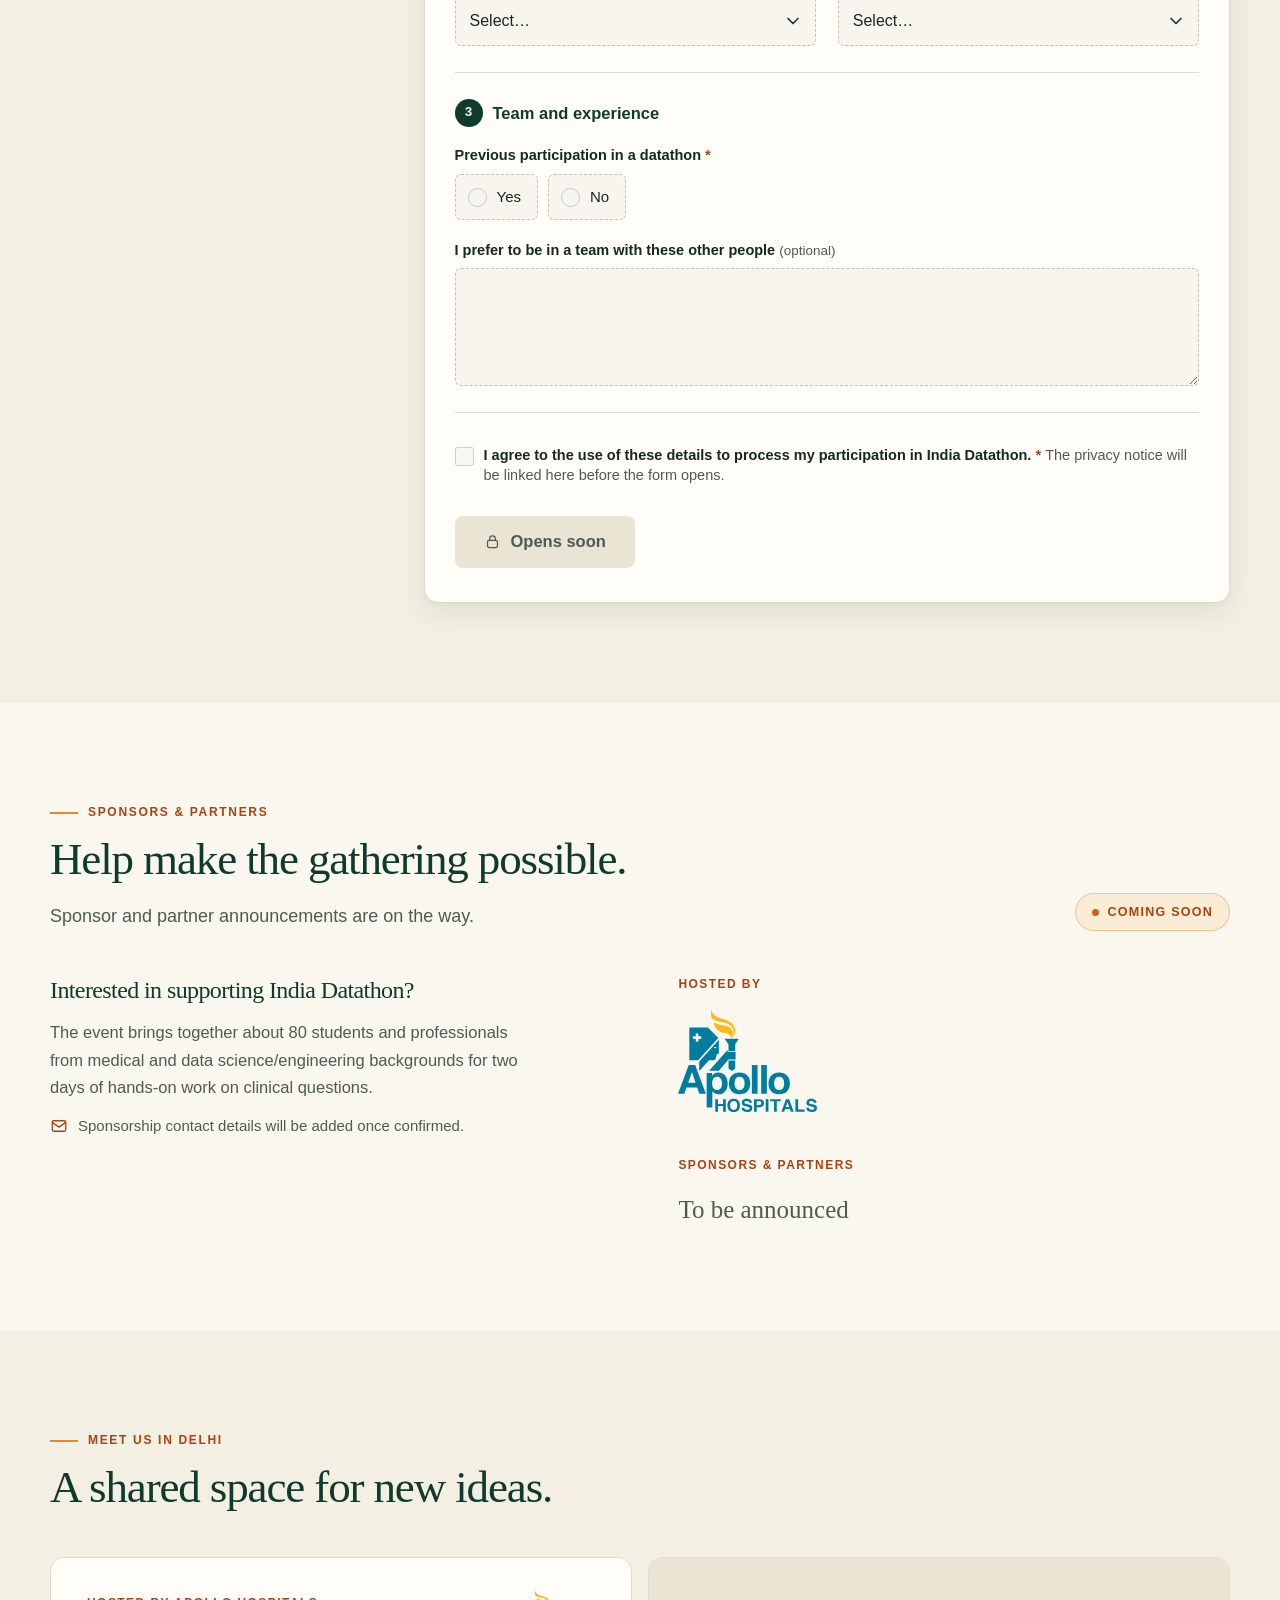
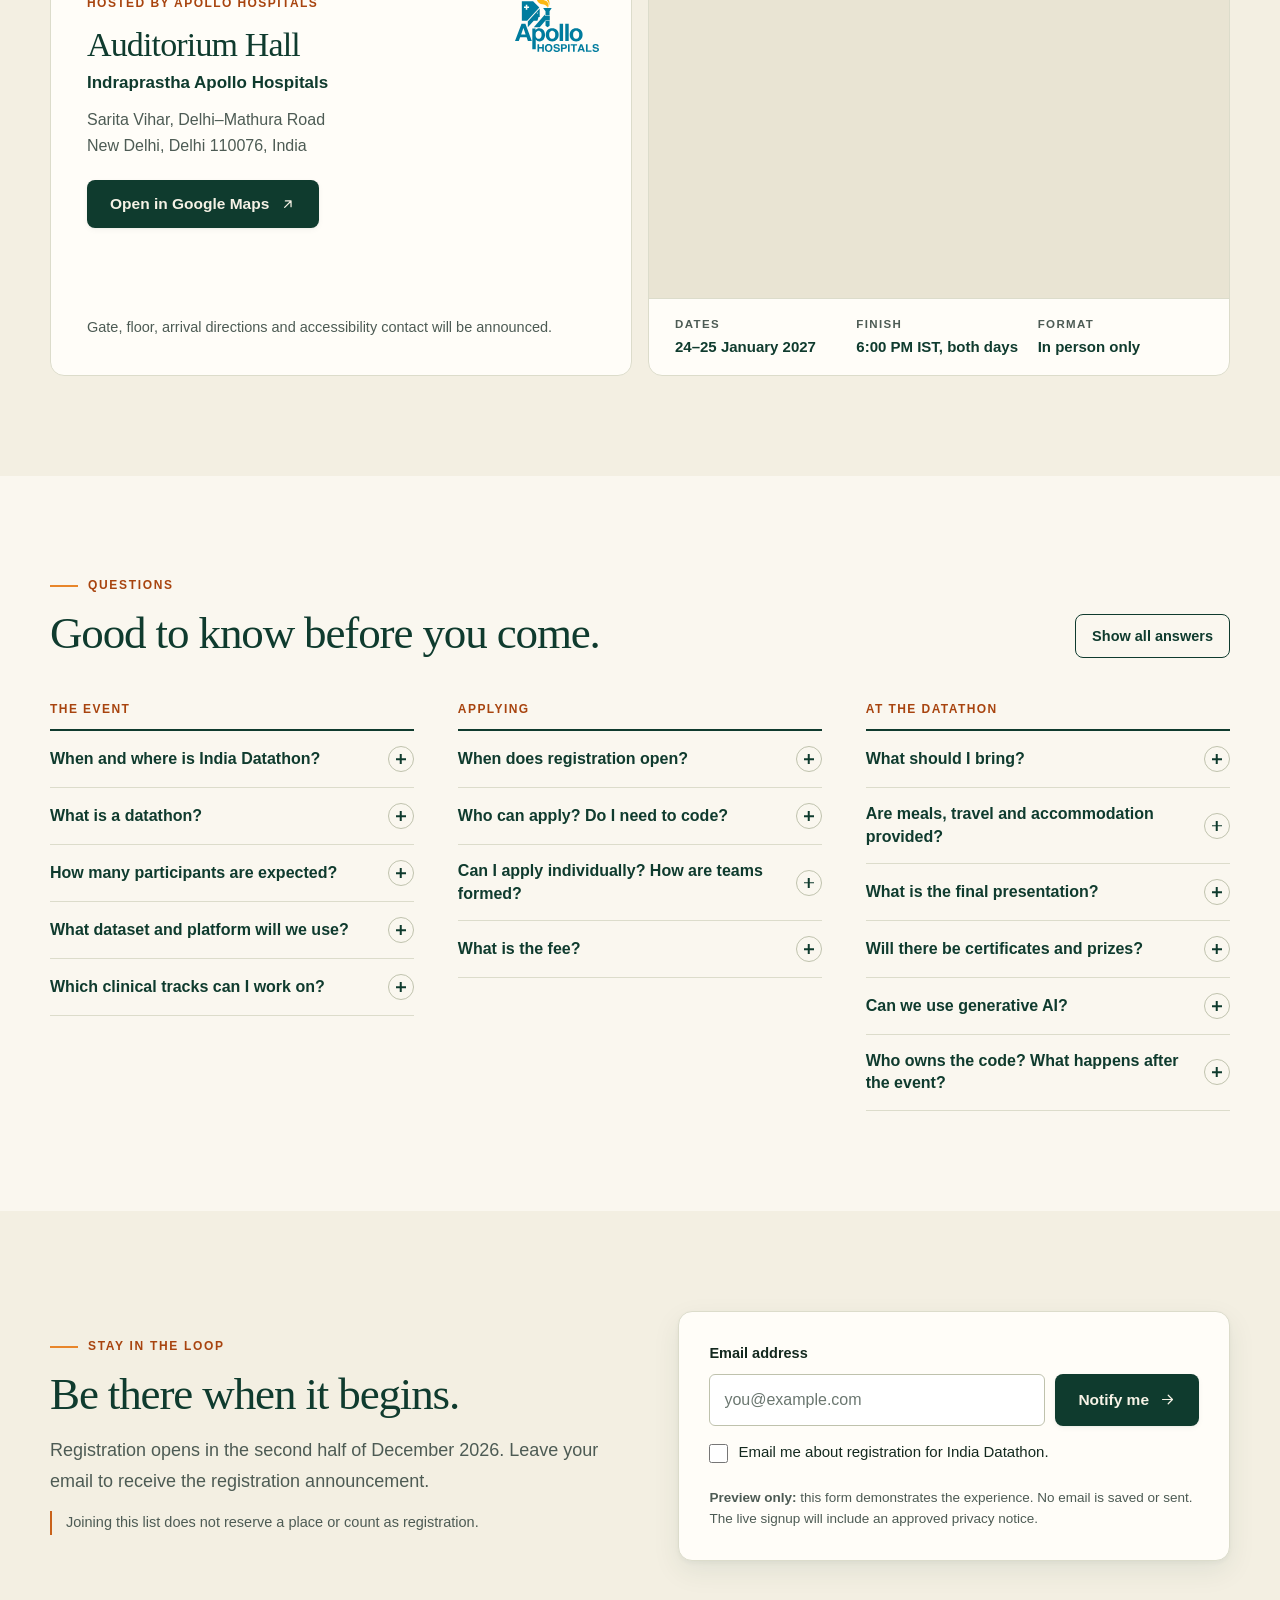
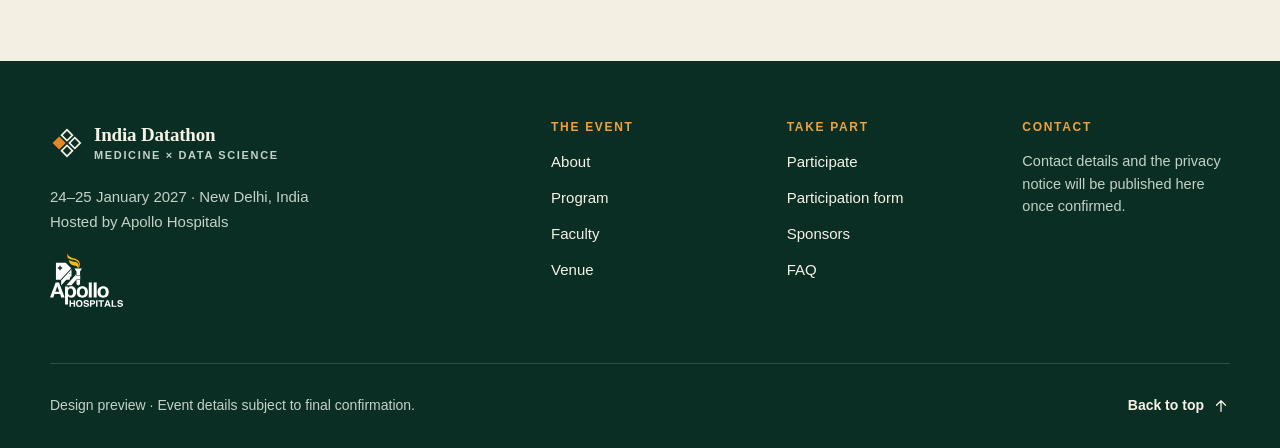
==== commit 0a67c5f7: "Sponsors: open layout without boxes; host logo and plain 'to be announced' text Co-Authored-By: Clau" ====
--- a/site/index.html
+++ b/site/index.html
@@ -18,7 +18,7 @@
   <meta property="og:image:height" content="630">
   <meta name="twitter:card" content="summary_large_image">
   <link rel="icon" href="assets/favicon.svg" type="image/svg+xml">
-  <link rel="stylesheet" href="assets/css/site.css?v=84d763a4">
+  <link rel="stylesheet" href="assets/css/site.css?v=34b10219">
   <script>document.documentElement.className = 'js';</script>
   <script type="application/ld+json">{"@context": "https://schema.org", "@type": "Event", "name": "India Datathon", "description": "Two days for medical and data science/engineering participants to work together on clinical questions using a large hospital dataset and an AWS-based platform.", "startDate": "2027-01-24", "endDate": "2027-01-25", "eventAttendanceMode": "https://schema.org/OfflineEventAttendanceMode", "eventStatus": "https://schema.org/EventScheduled", "location": {"@type": "Place", "name": "Auditorium Hall, Indraprastha Apollo Hospitals", "address": {"@type": "PostalAddress", "streetAddress": "Sarita Vihar, Delhi–Mathura Road", "addressLocality": "New Delhi", "addressRegion": "Delhi", "postalCode": "110076", "addressCountry": "IN"}}}</script>
   <script type="application/ld+json">{"@context": "https://schema.org", "@type": "FAQPage", "mainEntity": [{"@type": "Question", "name": "When and where is India Datathon?", "acceptedAnswer": {"@type": "Answer", "text": "24–25 January 2027, at Indraprastha Apollo Hospitals in New Delhi. The event is in person only. Both days finish at 6:00 PM IST."}}, {"@type": "Question", "name": "What is a datathon?", "acceptedAnswer": {"@type": "Answer", "text": "A short, collaborative event where people with different expertise investigate questions using a shared dataset. At India Datathon, clinical and technical participants work together to frame a useful clinical question, examine the data and explain what their findings can support."}}, {"@type": "Question", "name": "How many participants are expected?", "acceptedAnswer": {"@type": "Answer", "text": "Approximately 80, with an even split between medical and data science/engineering backgrounds."}}, {"@type": "Question", "name": "What dataset and platform will we use?", "acceptedAnswer": {"@type": "Answer", "text": "A large hospital dataset and an AWS-based platform. The specific dataset is to be announced. Access requirements and preparation instructions will follow."}}, {"@type": "Question", "name": "Which clinical tracks can I work on?", "acceptedAnswer": {"@type": "Answer", "text": "Specific clinical tracks are to be announced. Questions will follow the five guardrails in About."}}, {"@type": "Question", "name": "When does registration open?", "acceptedAnswer": {"@type": "Answer", "text": "Registration opens in the second half of December 2026. Join the email notification list to hear when it opens. Joining the list does not reserve a place."}}, {"@type": "Question", "name": "Who can apply? Do I need to code?", "acceptedAnswer": {"@type": "Answer", "text": "Students and professionals from medical and data science/engineering backgrounds can apply. Medical participants do not need to code. Technical participants should know Python (preferred), R or SQL. Bring curiosity and a willingness to work with and learn from teammates with different expertise."}}, {"@type": "Question", "name": "Can I apply individually? How are teams formed?", "acceptedAnswer": {"@type": "Answer", "text": "Yes, apply as an individual. Organizers will form teams with a balanced mix of clinical knowledge and technical skills."}}, {"@type": "Question", "name": "What is the fee?", "acceptedAnswer": {"@type": "Answer", "text": "The fee amount is to be announced."}}, {"@type": "Question", "name": "What should I bring?", "acceptedAnswer": {"@type": "Answer", "text": "Please bring a laptop."}}, {"@type": "Question", "name": "Are meals, travel and accommodation provided?", "acceptedAnswer": {"@type": "Answer", "text": "Meals will be provided. Participants are responsible for their own travel and accommodation."}}, {"@type": "Question", "name": "What is the final presentation?", "acceptedAnswer": {"@type": "Answer", "text": "Each team will give a five-minute presentation about what it built. Tell the story behind the work: the clinical question, what the data could support, the decisions, disagreements and changes along the way, and how clinical and technical perspectives shaped your approach. The journey and reasoning matter more than a polished end product."}}, {"@type": "Question", "name": "Will there be certificates and prizes?", "acceptedAnswer": {"@type": "Answer", "text": "Participants will receive certificates. Prizes will be awarded to the top three teams; prize details will be announced."}}, {"@type": "Question", "name": "Can we use generative AI?", "acceptedAnswer": {"@type": "Answer", "text": "Yes. Generative AI use is encouraged. The LLMathon will help teams compare AI responses, question their reliability and decide what counts as evidence. Teams remain responsible for the reasoning behind their work."}}, {"@type": "Question", "name": "Who owns the code? What happens after the event?", "acceptedAnswer": {"@type": "Answer", "text": "Teams own the code they create. Any publication or continued data access after the event must be arranged separately by the participants involved."}}]}</script>
@@ -319,7 +319,7 @@
         </div>
         <span class="badge-soon">Coming soon</span>
       </header>
-      <div class="sponsor-grid reveal"><div class="sponsor-cta"><h3>Interested in supporting India Datathon?</h3><p>The event brings together about 80 students and professionals from medical and data science/engineering backgrounds for two days of hands-on work on clinical questions.</p><p class="soft-note"><svg class="icon" viewBox="0 0 24 24" width="24" height="24" fill="none" stroke="currentColor" stroke-width="1.75" stroke-linecap="round" stroke-linejoin="round" aria-hidden="true" focusable="false"><rect x="3" y="5" width="18" height="14" rx="2"/><path d="m3.5 7.5 8.5 6 8.5-6"/></svg><span>Sponsorship contact details will be added once confirmed.</span></p></div><ul class="logo-wall"><li class="logo-tile logo-tile-host logo-tile-host-light"><span class="tile-label">Host</span><img class="host-logo tile-logo" src="assets/logos/apollo-hospitals.svg" alt="Apollo Hospitals" width="72" height="53" decoding="async"></li><li class="logo-tile logo-tile-empty" aria-hidden="true"><span class="tile-label">Sponsor</span><span class="tile-soon">Announcing soon</span></li><li class="logo-tile logo-tile-empty" aria-hidden="true"><span class="tile-label">Sponsor</span><span class="tile-soon">Announcing soon</span></li><li class="logo-tile logo-tile-empty" aria-hidden="true"><span class="tile-label">Sponsor</span><span class="tile-soon">Announcing soon</span></li><li class="logo-tile logo-tile-empty" aria-hidden="true"><span class="tile-label">Sponsor</span><span class="tile-soon">Announcing soon</span></li><li class="logo-tile logo-tile-empty" aria-hidden="true"><span class="tile-label">Sponsor</span><span class="tile-soon">Announcing soon</span></li></ul></div>
+      <div class="sponsor-grid reveal"><div class="sponsor-cta"><h3>Interested in supporting India Datathon?</h3><p>The event brings together about 80 students and professionals from medical and data science/engineering backgrounds for two days of hands-on work on clinical questions.</p><p class="soft-note"><svg class="icon" viewBox="0 0 24 24" width="24" height="24" fill="none" stroke="currentColor" stroke-width="1.75" stroke-linecap="round" stroke-linejoin="round" aria-hidden="true" focusable="false"><rect x="3" y="5" width="18" height="14" rx="2"/><path d="m3.5 7.5 8.5 6 8.5-6"/></svg><span>Sponsorship contact details will be added once confirmed.</span></p></div><div class="sponsor-roll"><div class="sponsor-row"><p class="sponsor-label">Hosted by</p><img class="host-logo sponsor-host-logo" src="assets/logos/apollo-hospitals.svg" alt="Apollo Hospitals" width="72" height="53" decoding="async"></div><div class="sponsor-row"><p class="sponsor-label">Sponsors &amp; partners</p><p class="sponsor-soon">To be announced</p></div></div></div>
     </div>
   </section>
 
@@ -413,6 +413,6 @@
   </div>
 </footer>
 
-<script src="assets/js/app.js?v=84d763a4" defer></script>
+<script src="assets/js/app.js?v=34b10219" defer></script>
 </body>
 </html>
--- a/site/assets/css/site.css
+++ b/site/assets/css/site.css
@@ -243,7 +243,6 @@
 .venue-card { position: relative; }
 .venue-logo { position: absolute; top: clamp(22px, 3vw, 32px); right: clamp(22px, 3vw, 32px); height: 62px; }
 .venue-card:has(.venue-logo) h3, .venue-card:has(.venue-logo) .venue-host { padding-right: 96px; }
-.tile-logo { height: 70px; max-height: none; }
 .footer-logo { height: 54px; margin-top: 18px; }
 .hero-host strong { color: var(--green-800); font-weight: 600; }
 
@@ -514,24 +513,19 @@
 .is-locked .choice-confirm { background: transparent; }
 
 /* ---------- sponsors ---------- */
-.sponsor-grid { display: grid; grid-template-columns: minmax(0, .82fr) minmax(0, 1.18fr); gap: clamp(28px, 5vw, 64px); align-items: start; }
-.sponsor-cta { display: grid; gap: 16px; justify-items: start; }
+.sponsor-grid { display: grid; grid-template-columns: minmax(0, 1fr) minmax(0, 1fr); gap: clamp(32px, 6vw, 88px); align-items: start; }
+.sponsor-cta { display: grid; gap: 14px; justify-items: start; }
 .sponsor-cta h3 { font-size: clamp(20px, 2.1vw, 24px); }
 .sponsor-cta p { color: var(--muted); max-width: 52ch; }
-.soft-note { display: flex; align-items: flex-start; gap: 10px; width: 100%; padding: 14px 16px; background: var(--sand); border: 1px dashed var(--line-strong); border-radius: var(--radius); font-size: 15px; line-height: 1.5; }
-.soft-note .icon { width: 18px; height: 18px; color: var(--muted); margin-top: 2px; }
-.logo-wall { display: grid; grid-template-columns: repeat(3, minmax(0, 1fr)); gap: 14px; }
-.logo-tile { position: relative; min-height: 124px; padding: 36px 16px 16px; border: 1px solid var(--line); border-radius: var(--radius); background: var(--paper); display: grid; place-items: center; text-align: center; }
-.logo-tile img { max-height: 64px; width: auto; }
-.tile-label { position: absolute; left: 14px; top: 12px; font-size: 11px; font-weight: 700; letter-spacing: .12em; text-transform: uppercase; color: var(--muted); }
-.tile-name { font-family: var(--font-display); font-size: clamp(18px, 1.8vw, 21px); font-weight: 400; line-height: 1.2; color: var(--green-800); }
-.logo-tile-host { background: var(--green-800); border-color: var(--green-800); }
-.logo-tile-host .tile-label { color: var(--saffron-400); }
-.logo-tile-host .tile-name { color: var(--on-dark); }
-.logo-tile-host.logo-tile-host-light { background: var(--paper); border-color: var(--line-strong); }
-.logo-tile-host.logo-tile-host-light .tile-label { color: var(--saffron-700); }
-.logo-tile-empty { border: 1px dashed var(--line-strong); background: repeating-linear-gradient(-45deg, var(--ivory) 0 9px, var(--sand) 9px 10px); }
-.tile-soon { font-size: 14px; color: var(--muted); }
+.soft-note { display: flex; align-items: flex-start; gap: 10px; font-size: 15px; line-height: 1.5; color: var(--muted); }
+.soft-note .icon { width: 18px; height: 18px; color: var(--saffron-700); margin-top: 2px; }
+.sponsor-roll { display: grid; gap: clamp(28px, 4vw, 44px); }
+.sponsor-label { font-size: 12px; font-weight: 700; letter-spacing: .12em; text-transform: uppercase; color: var(--saffron-700); margin-bottom: 14px; }
+.sponsor-host-logo { height: clamp(78px, 8vw, 104px); }
+.sponsor-marks { display: flex; flex-wrap: wrap; align-items: center; gap: 24px 44px; }
+.sponsor-logo { display: block; height: 56px; width: auto; }
+.sponsor-name { font-family: var(--font-display); font-size: clamp(20px, 2vw, 24px); color: var(--green-800); }
+.sponsor-soon { font-family: var(--font-display); font-size: clamp(20px, 2.1vw, 25px); color: var(--muted); }
 
 /* ---------- venue ---------- */
 .visit-grid { display: grid; grid-template-columns: repeat(2, minmax(0, 1fr)); gap: 16px; align-items: stretch; }
@@ -670,8 +664,6 @@
   .slot { grid-template-columns: 122px minmax(0, 1fr); gap: 12px; }
   .slot time { font-size: 13.5px; white-space: normal; }
   .person-name a { display: inline-block; padding-block: 11px; }
-  .logo-wall { grid-template-columns: repeat(2, minmax(0, 1fr)); }
-  .logo-tile { min-height: 118px; }
   .input-row { flex-direction: column; }
   .input-row .btn { width: 100%; }
   .form-actions .btn { width: 100%; }
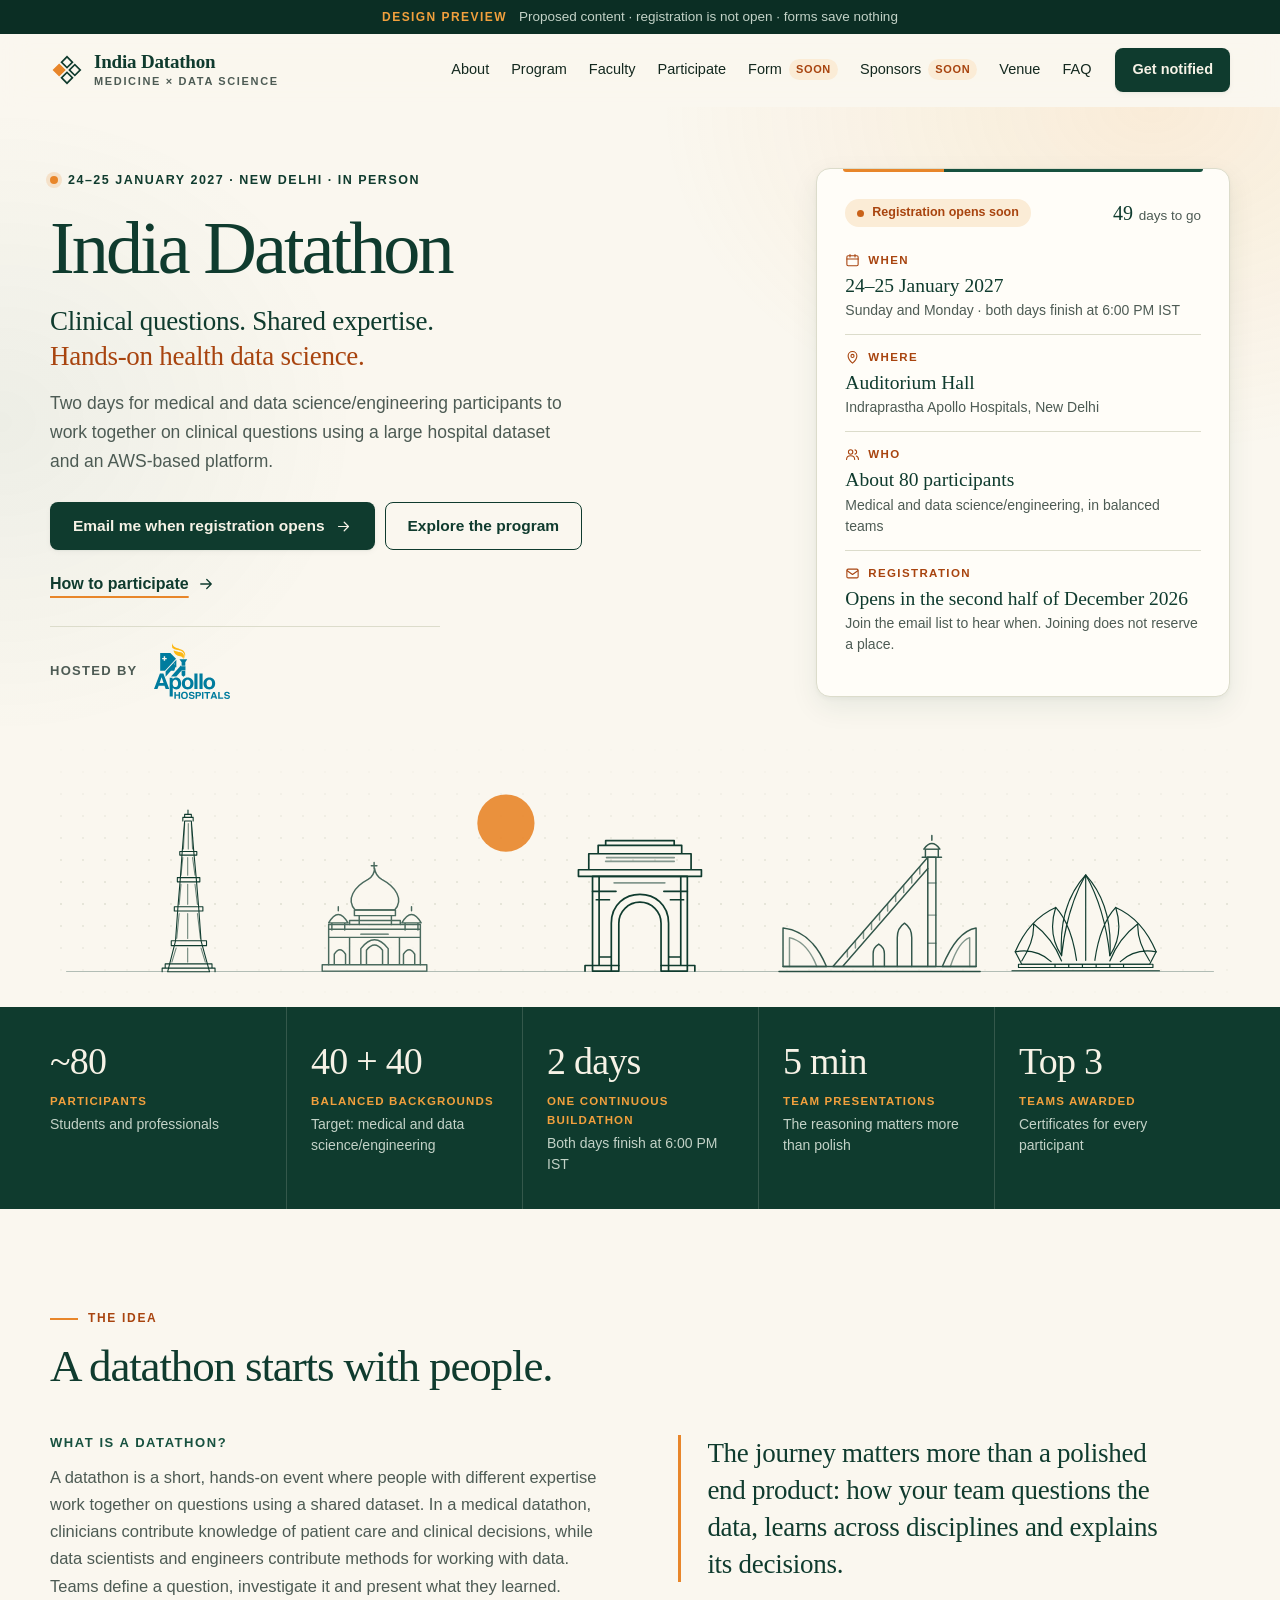
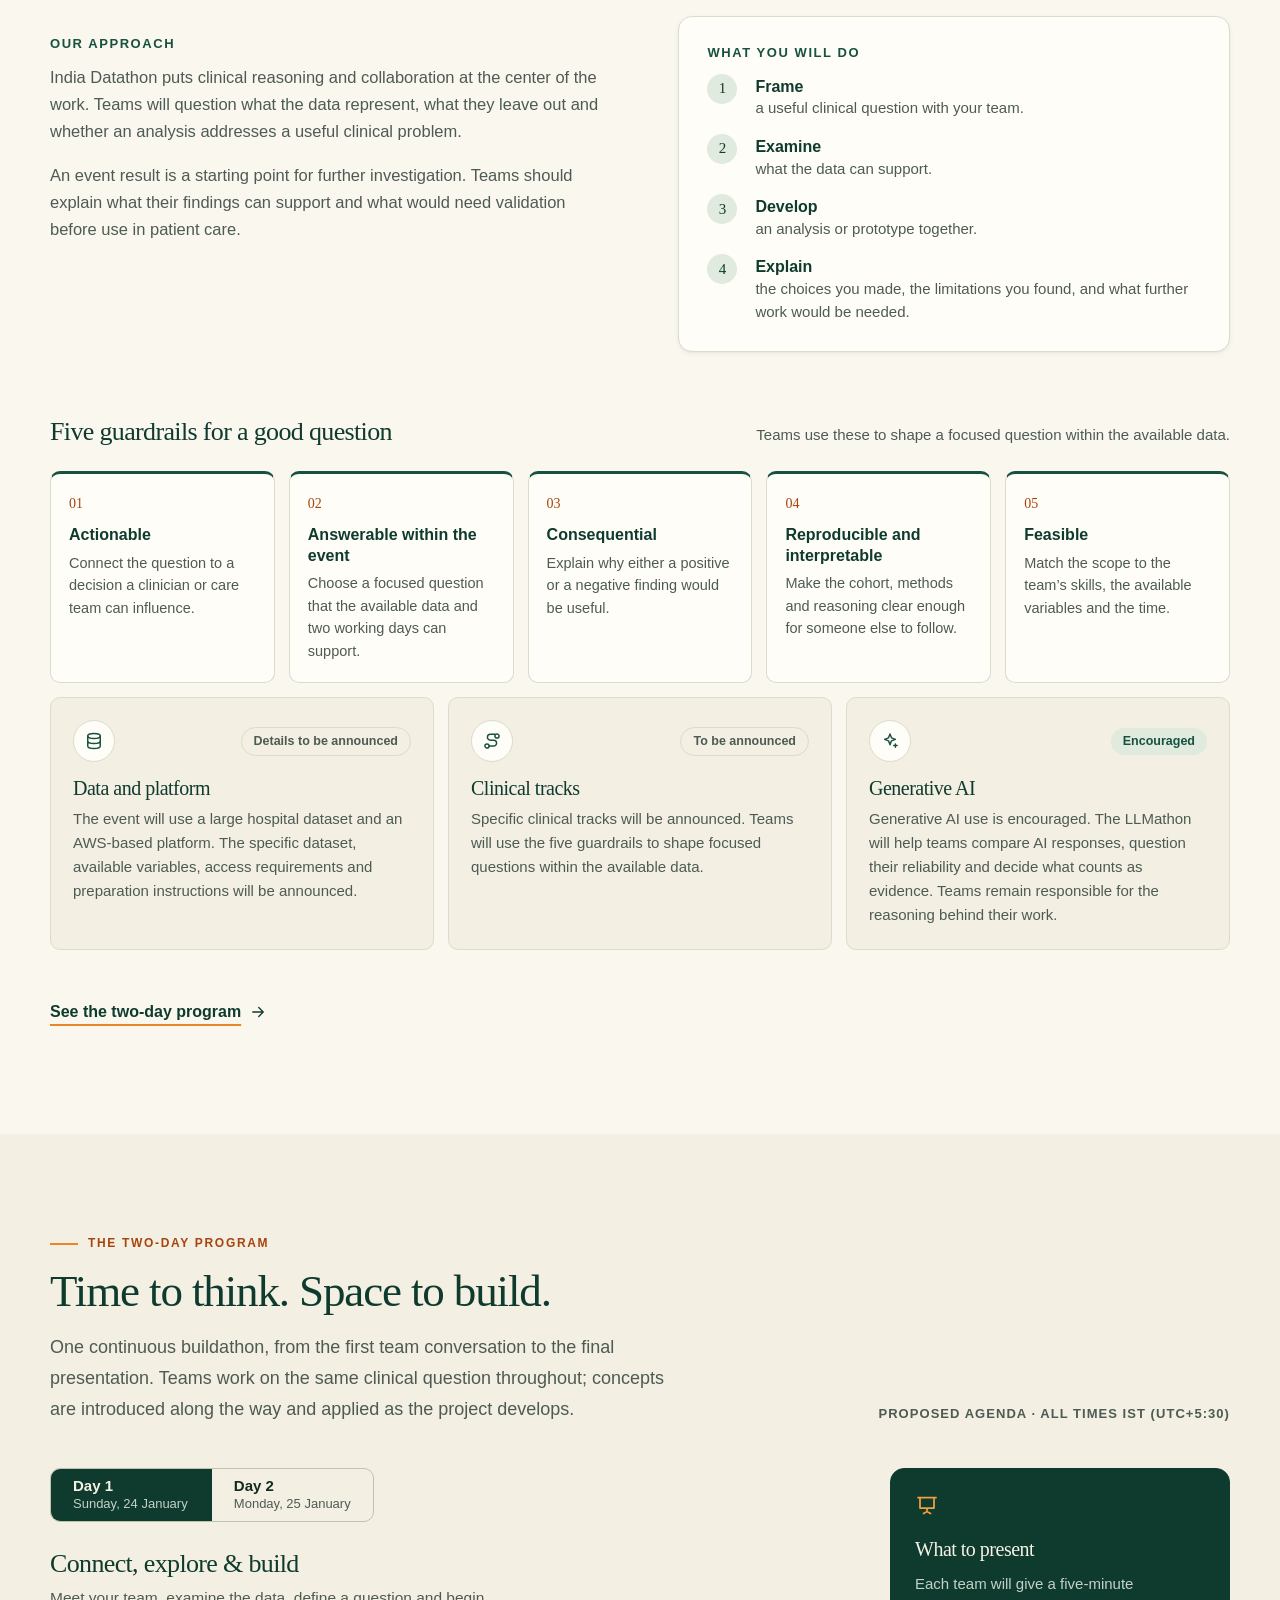
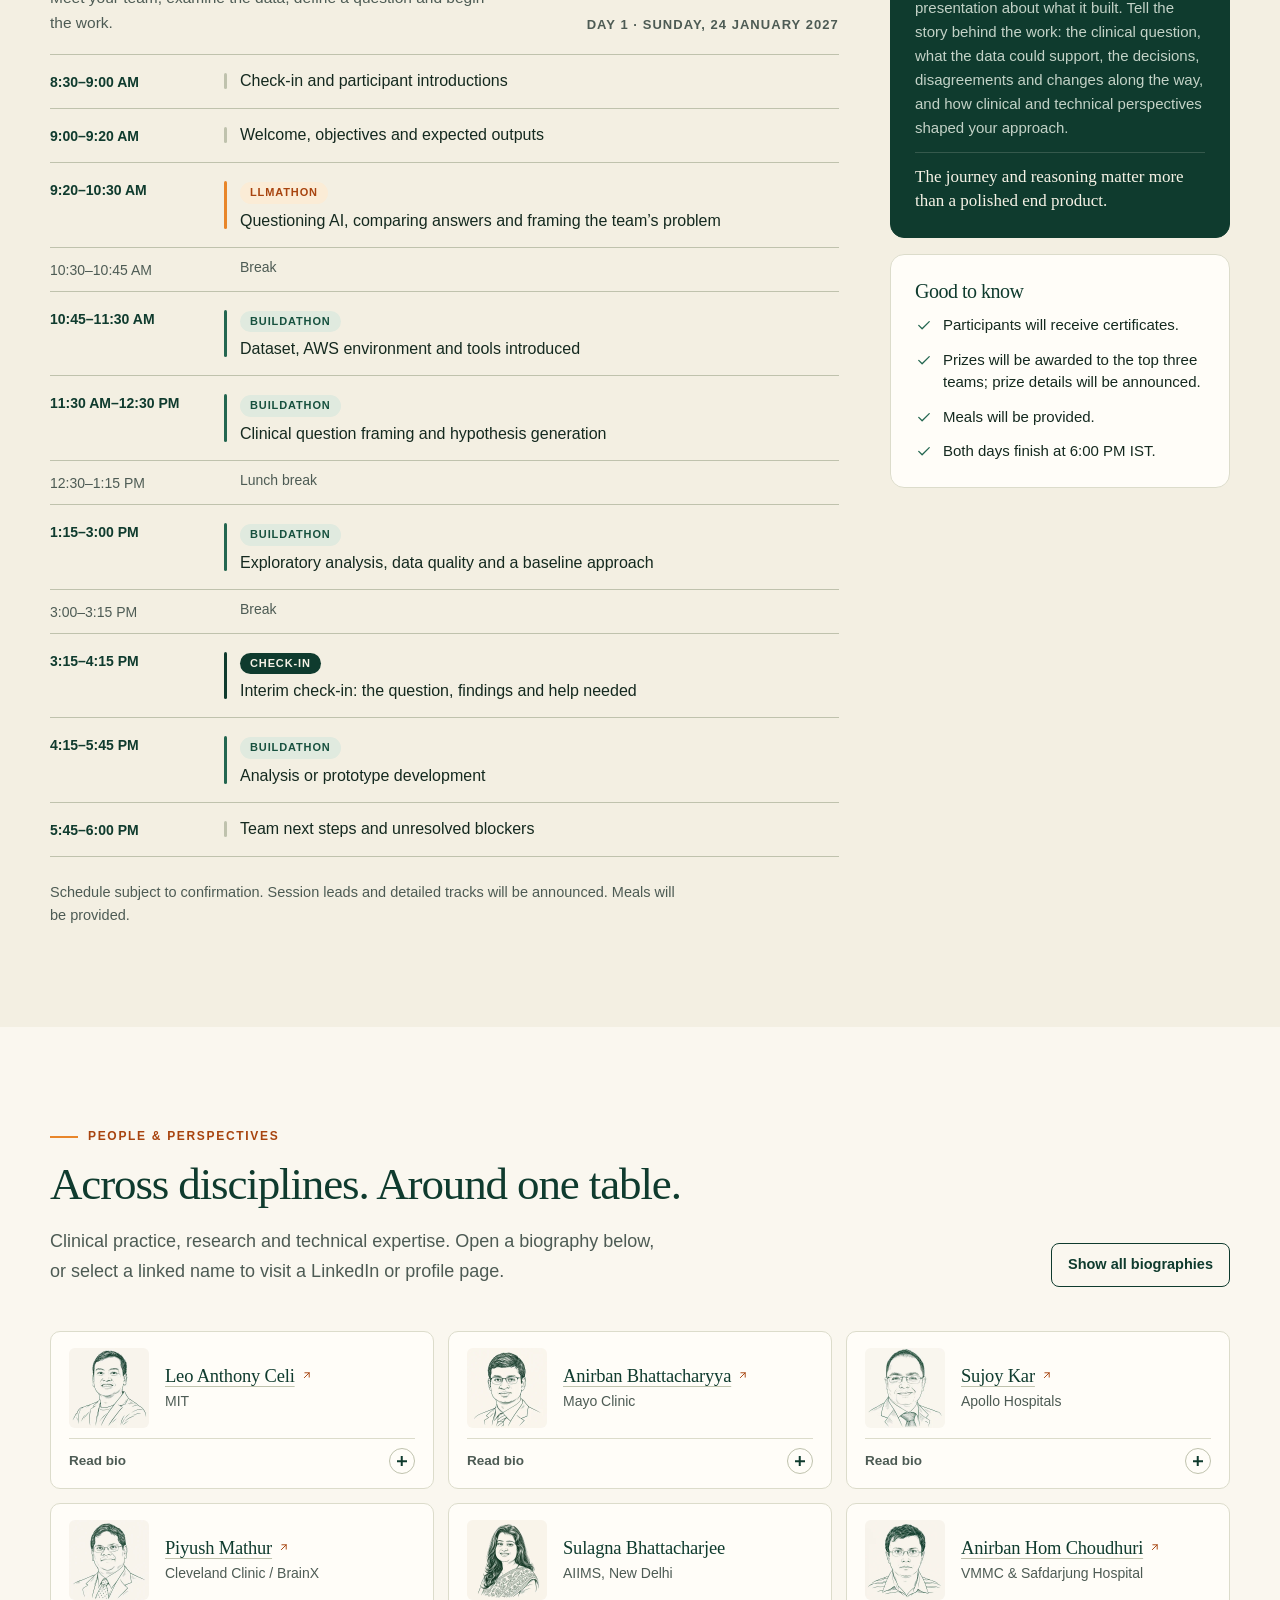
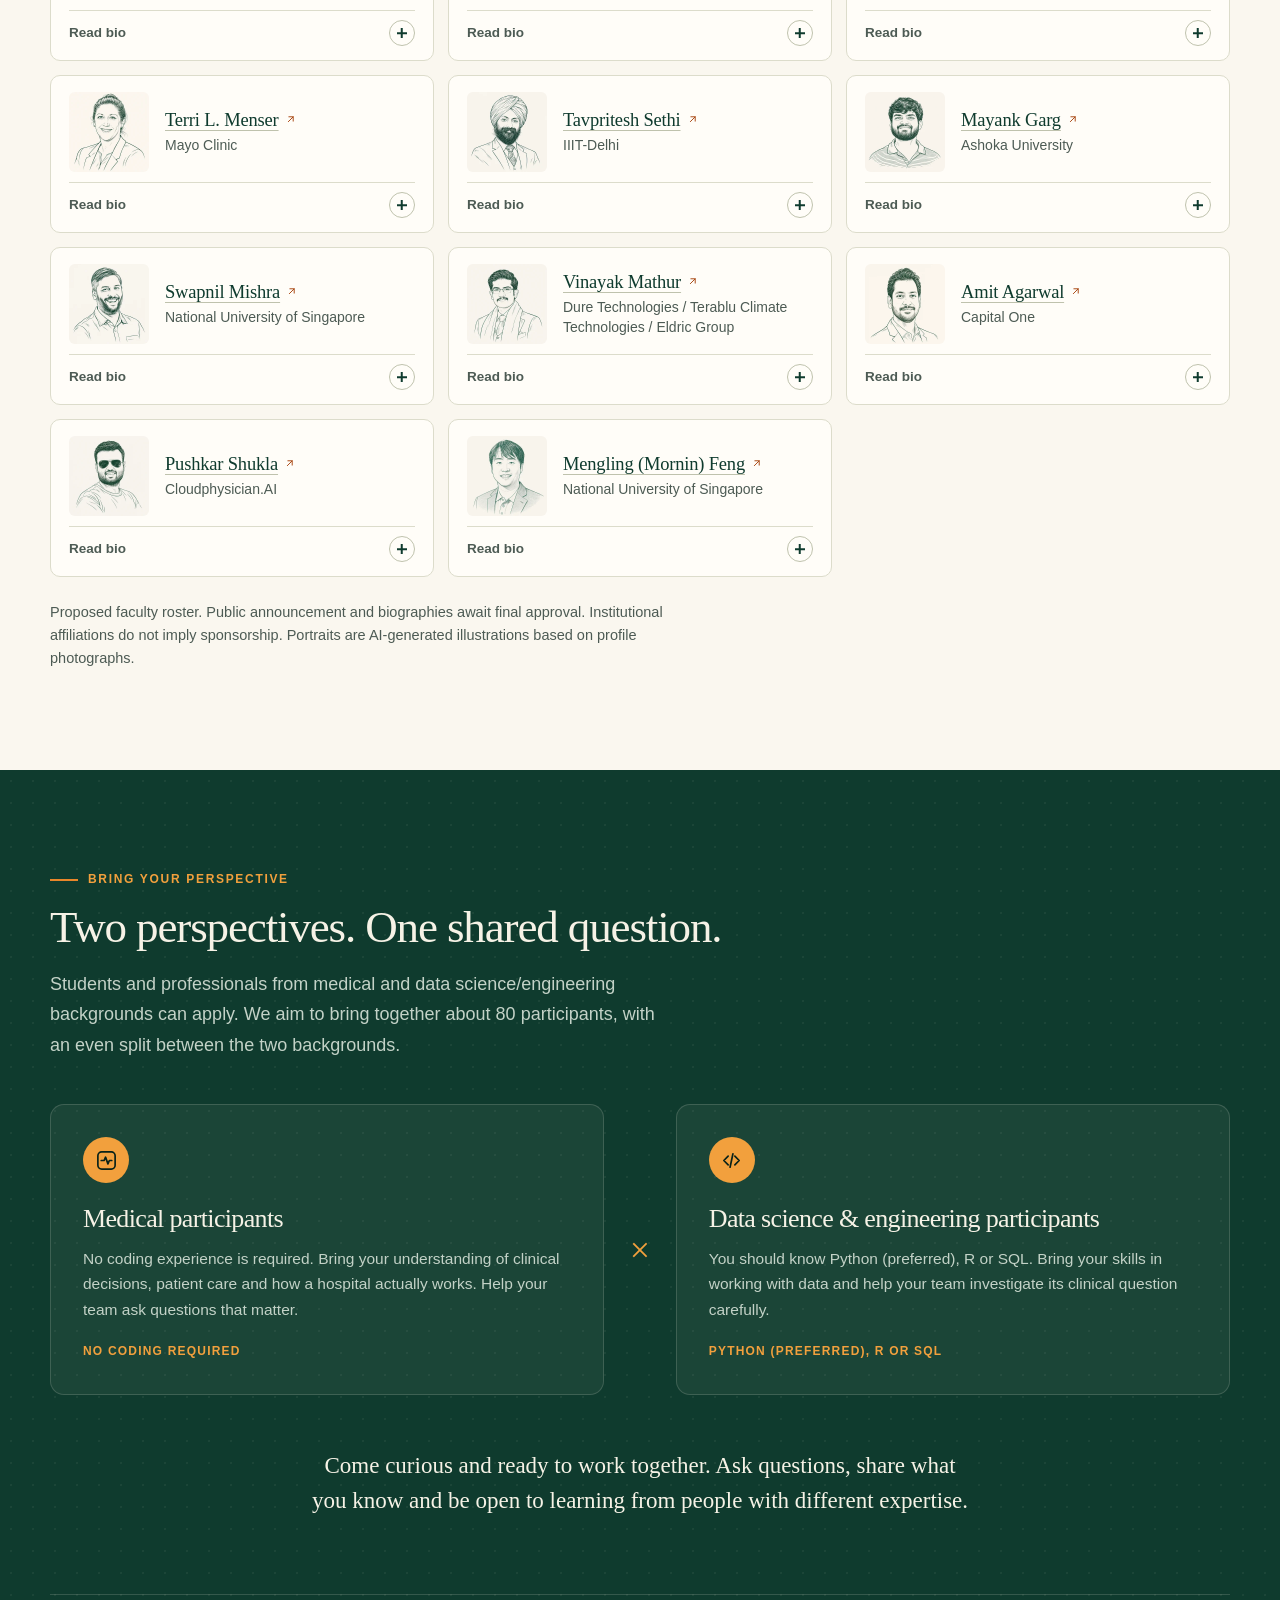
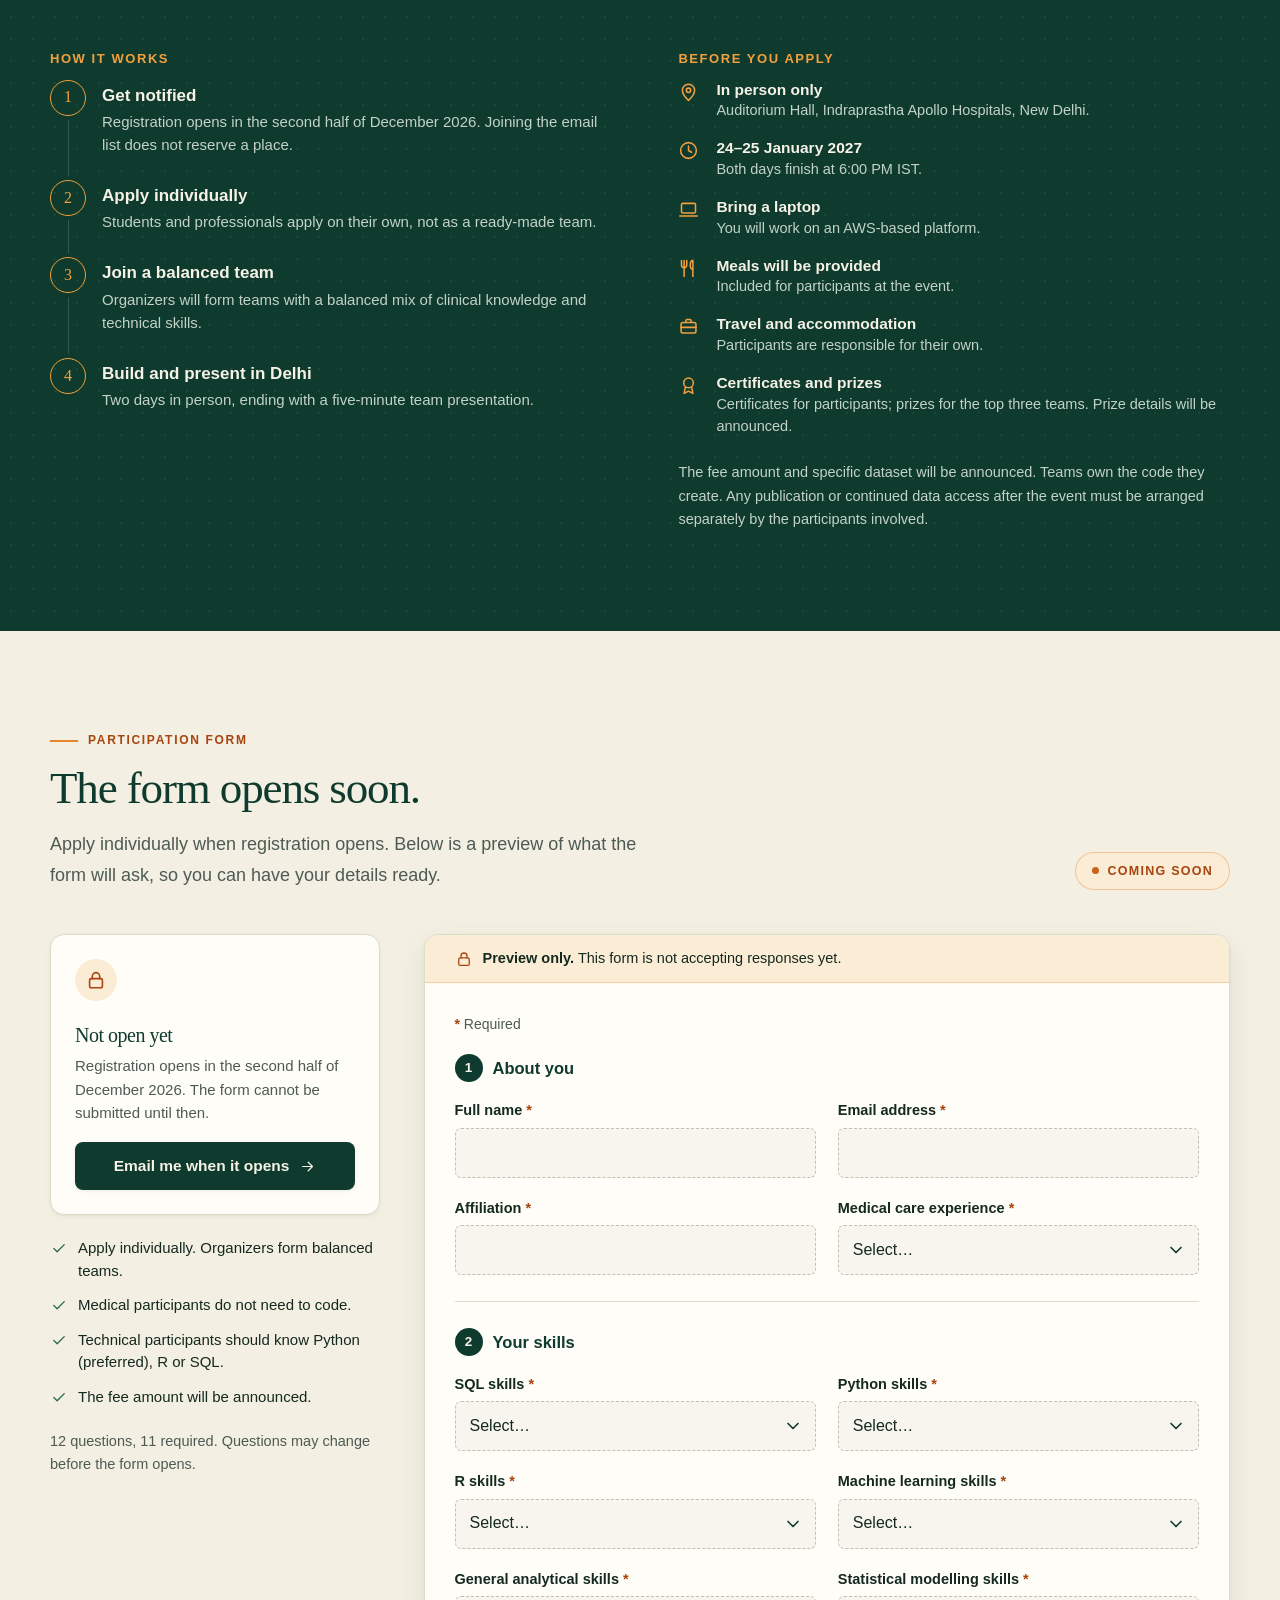
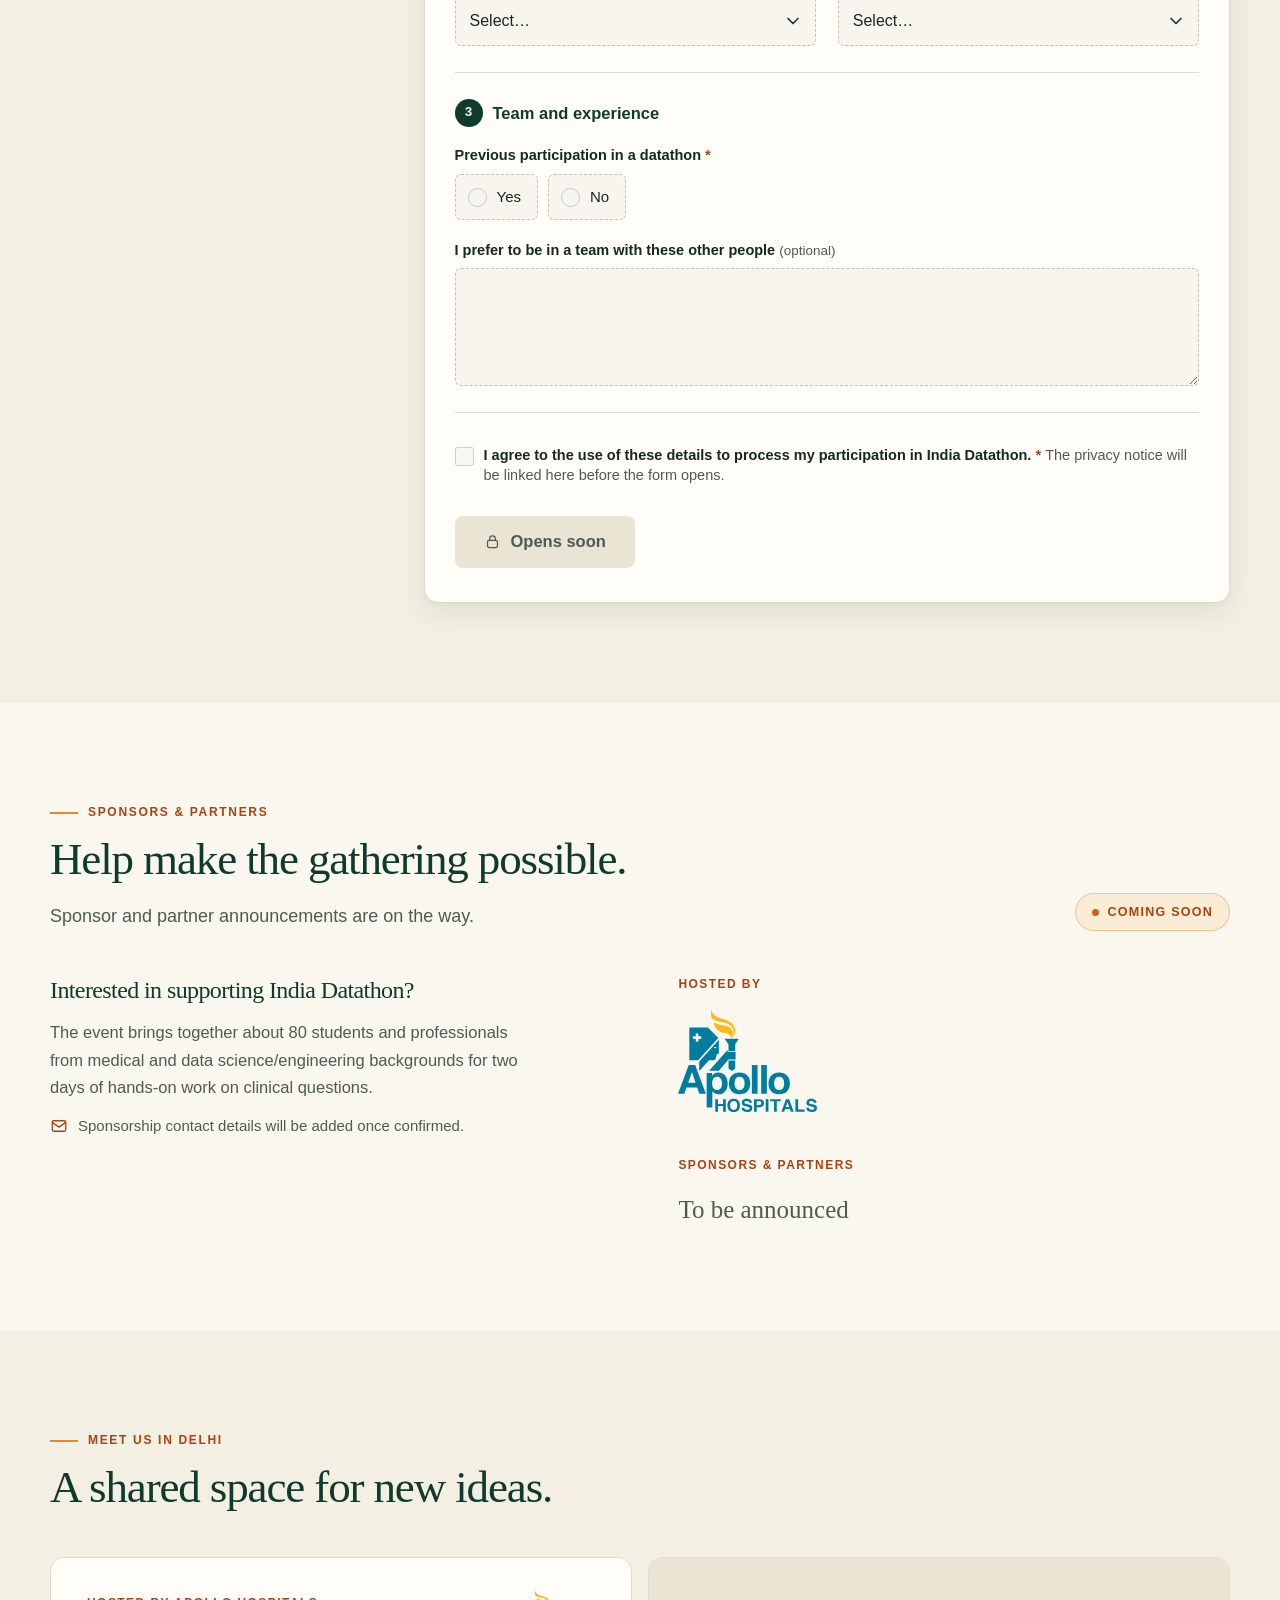
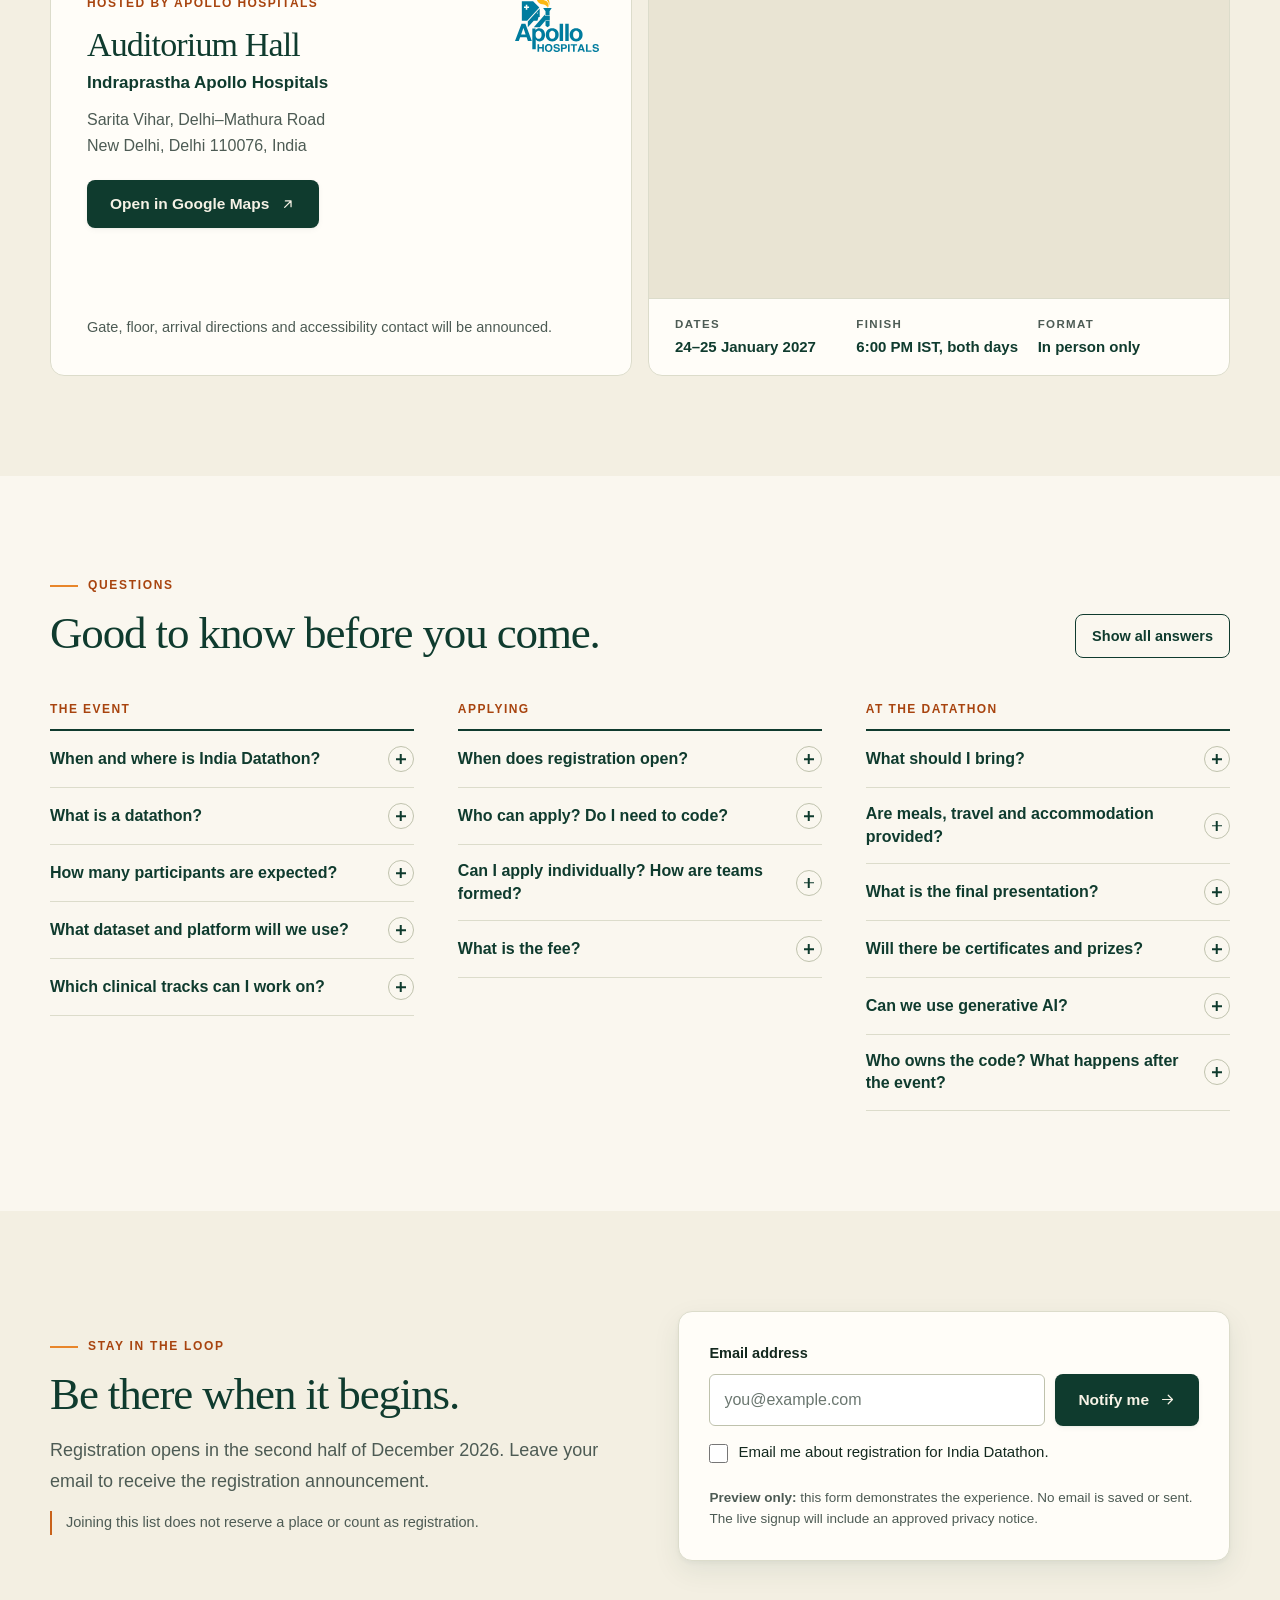
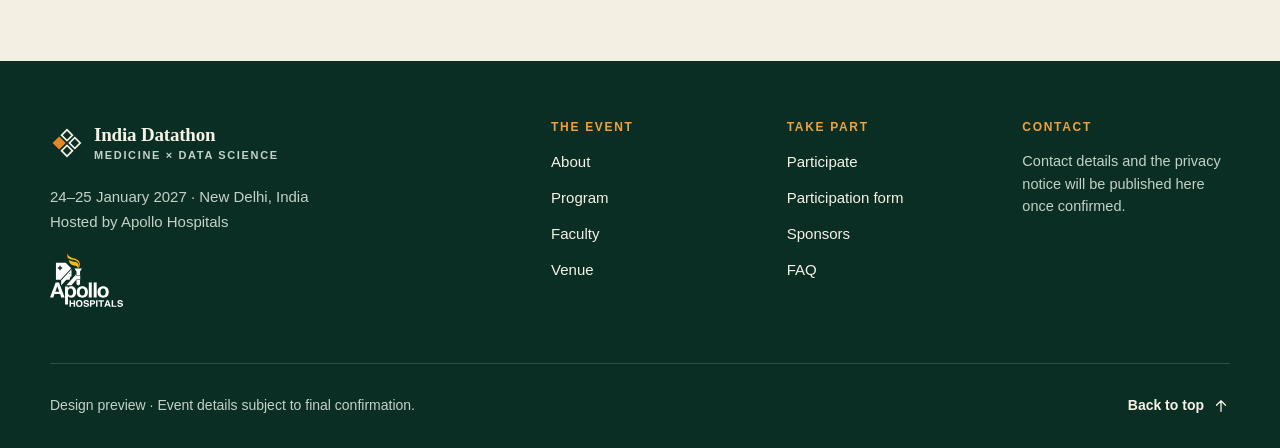
==== commit 673e1bae: "Faculty: list Mengling (Mornin) Feng with given name first; update bio Name order and the 'Mornin' n" ====
--- a/site/index.html
+++ b/site/index.html
@@ -238,7 +238,7 @@
         <article class="person"><div class="person-top"><img class="person-photo" src="assets/faculty/vinayak-mathur.webp" alt="Illustrated portrait of Vinayak Mathur" width="320" height="320" loading="lazy" decoding="async"><div class="person-id"><h3 class="person-name"><a href="https://www.linkedin.com/in/vinayak-mathur-aa7a29225/" target="_blank" rel="noopener noreferrer" aria-label="Vinayak Mathur on LinkedIn (opens in a new tab)">Vinayak Mathur<svg class="icon" viewBox="0 0 24 24" width="24" height="24" fill="none" stroke="currentColor" stroke-width="1.75" stroke-linecap="round" stroke-linejoin="round" aria-hidden="true" focusable="false"><path d="M8 16 17 7M9 7h8v8"/></svg></a></h3><p class="person-org">Dure Technologies / Terablu Climate Technologies / Eldric Group</p></div></div><details class="person-bio"><summary aria-label="Read biography of Vinayak Mathur"><span>Read bio</span><span class="toggle" aria-hidden="true"></span></summary><p>Vinayak Mathur is Envoy, Special Projects at Dure Technologies and a board member of Terablu Climate Technologies and Eldric Group.</p></details></article>
         <article class="person"><div class="person-top"><img class="person-photo" src="assets/faculty/amit-agarwal.webp" alt="Illustrated portrait of Amit Agarwal" width="320" height="320" loading="lazy" decoding="async"><div class="person-id"><h3 class="person-name"><a href="https://www.linkedin.com/in/amit-agarwal-ph-d-96b5b856/" target="_blank" rel="noopener noreferrer" aria-label="Amit Agarwal on LinkedIn (opens in a new tab)">Amit Agarwal<svg class="icon" viewBox="0 0 24 24" width="24" height="24" fill="none" stroke="currentColor" stroke-width="1.75" stroke-linecap="round" stroke-linejoin="round" aria-hidden="true" focusable="false"><path d="M8 16 17 7M9 7h8v8"/></svg></a></h3><p class="person-org">Capital One</p></div></div><details class="person-bio"><summary aria-label="Read biography of Amit Agarwal"><span>Read bio</span><span class="toggle" aria-hidden="true"></span></summary><p>Amit Agarwal is a Research Manager at Capital One, where he works on AI safety.</p></details></article>
         <article class="person"><div class="person-top"><img class="person-photo" src="assets/faculty/pushkar-shukla.webp" alt="Illustrated portrait of Pushkar Shukla" width="320" height="320" loading="lazy" decoding="async"><div class="person-id"><h3 class="person-name"><a href="https://www.linkedin.com/in/pushkar-shukla-572ab551/" target="_blank" rel="noopener noreferrer" aria-label="Pushkar Shukla on LinkedIn (opens in a new tab)">Pushkar Shukla<svg class="icon" viewBox="0 0 24 24" width="24" height="24" fill="none" stroke="currentColor" stroke-width="1.75" stroke-linecap="round" stroke-linejoin="round" aria-hidden="true" focusable="false"><path d="M8 16 17 7M9 7h8v8"/></svg></a></h3><p class="person-org">Cloudphysician.AI</p></div></div><details class="person-bio"><summary aria-label="Read biography of Pushkar Shukla"><span>Read bio</span><span class="toggle" aria-hidden="true"></span></summary><p>Pushkar Shukla works on AI safety at Cloudphysician.AI. His research interests include fairness, computer vision and interpretability, with work on bias detection and mitigation, counterfactual causal analysis and safety evaluations.</p></details></article>
-        <article class="person"><div class="person-top"><img class="person-photo" src="assets/faculty/feng-mengling.webp" alt="Illustrated portrait of Feng Mengling" width="320" height="320" loading="lazy" decoding="async"><div class="person-id"><h3 class="person-name"><a href="https://www.linkedin.com/in/mengling-mornin-feng-9400811a/" target="_blank" rel="noopener noreferrer" aria-label="Feng Mengling on LinkedIn (opens in a new tab)">Feng Mengling<svg class="icon" viewBox="0 0 24 24" width="24" height="24" fill="none" stroke="currentColor" stroke-width="1.75" stroke-linecap="round" stroke-linejoin="round" aria-hidden="true" focusable="false"><path d="M8 16 17 7M9 7h8v8"/></svg></a></h3><p class="person-org">National University of Singapore</p></div></div><details class="person-bio"><summary aria-label="Read biography of Feng Mengling"><span>Read bio</span><span class="toggle" aria-hidden="true"></span></summary><p>Feng Mengling is an Associate Professor at the NUS Saw Swee Hock School of Public Health. Research interests include machine learning and artificial intelligence for health care and health data analytics.</p></details></article>
+        <article class="person"><div class="person-top"><img class="person-photo" src="assets/faculty/feng-mengling.webp" alt="Illustrated portrait of Mengling (Mornin) Feng" width="320" height="320" loading="lazy" decoding="async"><div class="person-id"><h3 class="person-name"><a href="https://www.linkedin.com/in/mengling-mornin-feng-9400811a/" target="_blank" rel="noopener noreferrer" aria-label="Mengling (Mornin) Feng on LinkedIn (opens in a new tab)">Mengling (Mornin) Feng<svg class="icon" viewBox="0 0 24 24" width="24" height="24" fill="none" stroke="currentColor" stroke-width="1.75" stroke-linecap="round" stroke-linejoin="round" aria-hidden="true" focusable="false"><path d="M8 16 17 7M9 7h8v8"/></svg></a></h3><p class="person-org">National University of Singapore</p></div></div><details class="person-bio"><summary aria-label="Read biography of Mengling (Mornin) Feng"><span>Read bio</span><span class="toggle" aria-hidden="true"></span></summary><p>Mengling (Mornin) Feng is an Associate Professor at the NUS Saw Swee Hock School of Public Health, with appointments in Biomedical Engineering and the Yong Loo Lin School of Medicine at the National University of Singapore. He leads Group Mornin for Healthcare AI, and his work focuses on machine learning and artificial intelligence for health care.</p></details></article>
       </div>
       <p class="fine">Proposed faculty roster. Public announcement and biographies await final approval. Institutional affiliations do not imply sponsorship. Portraits are AI-generated illustrations based on profile photographs.</p>
     </div>
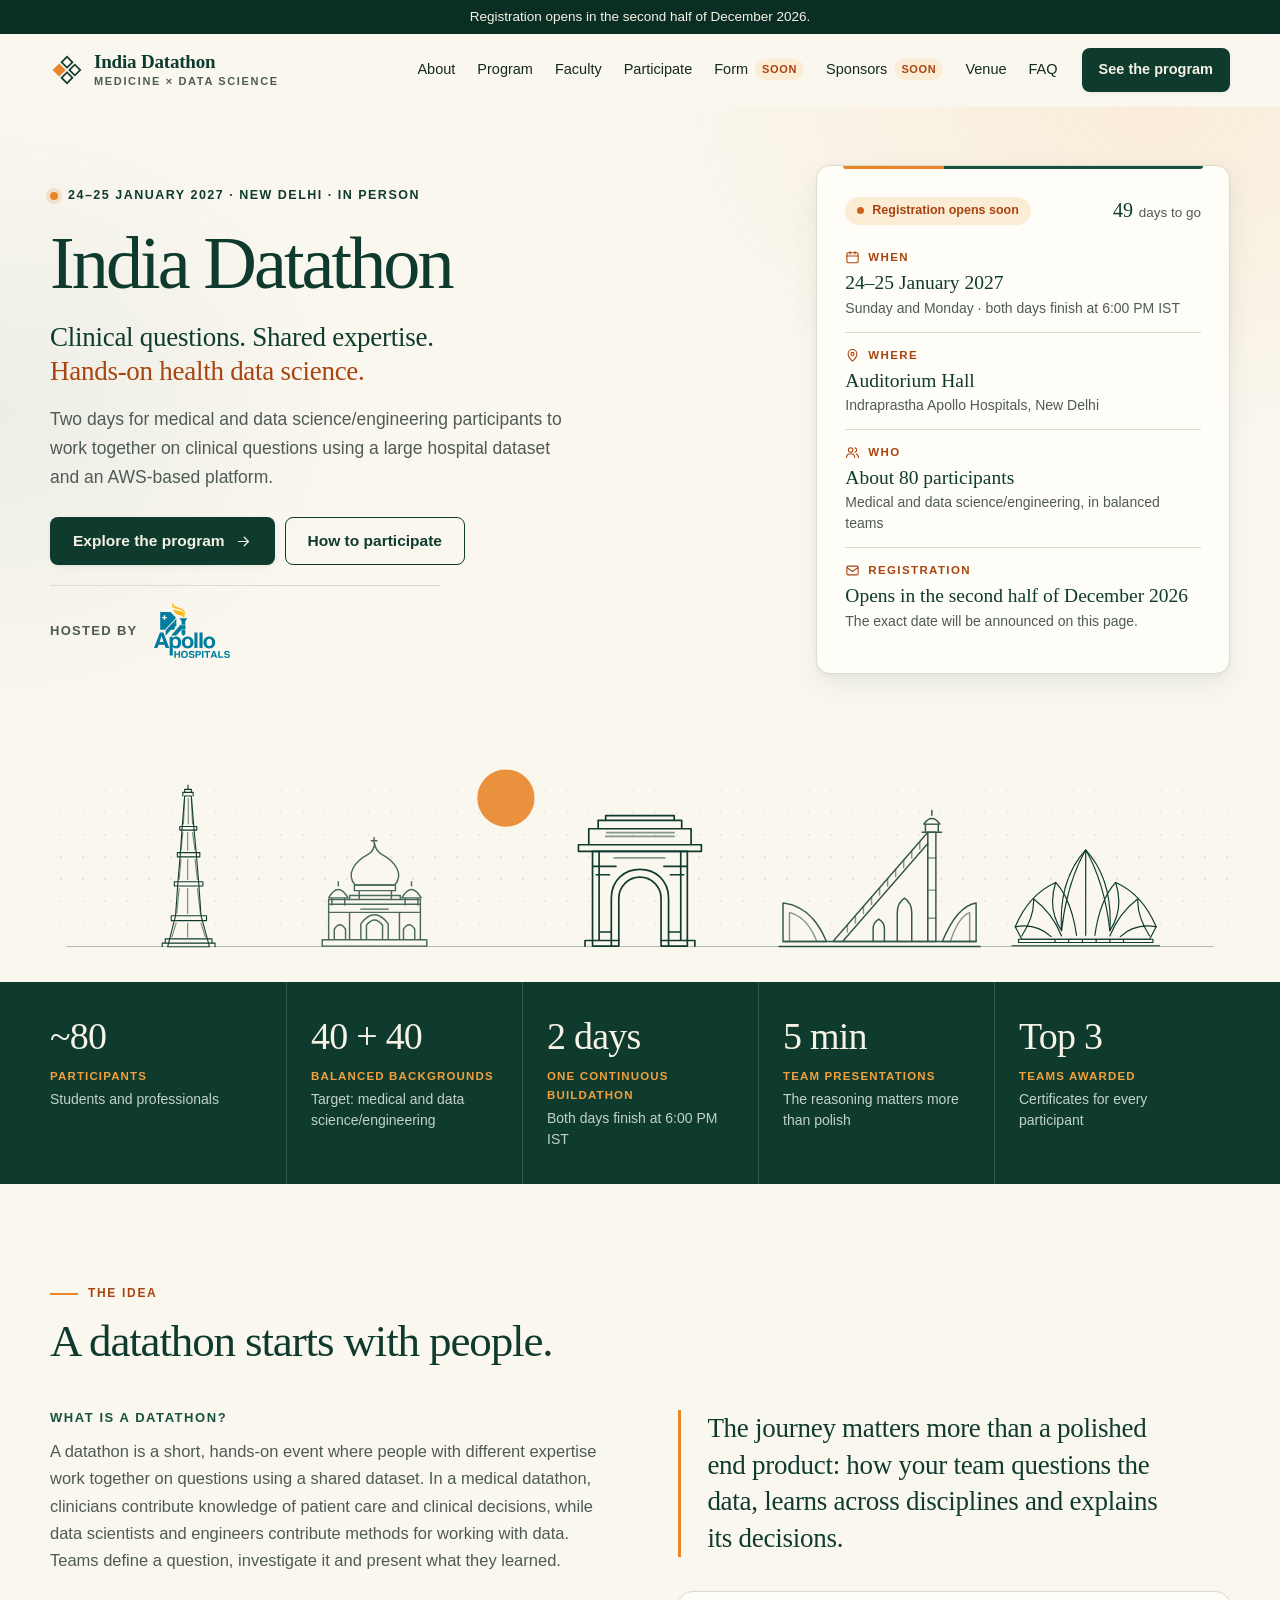
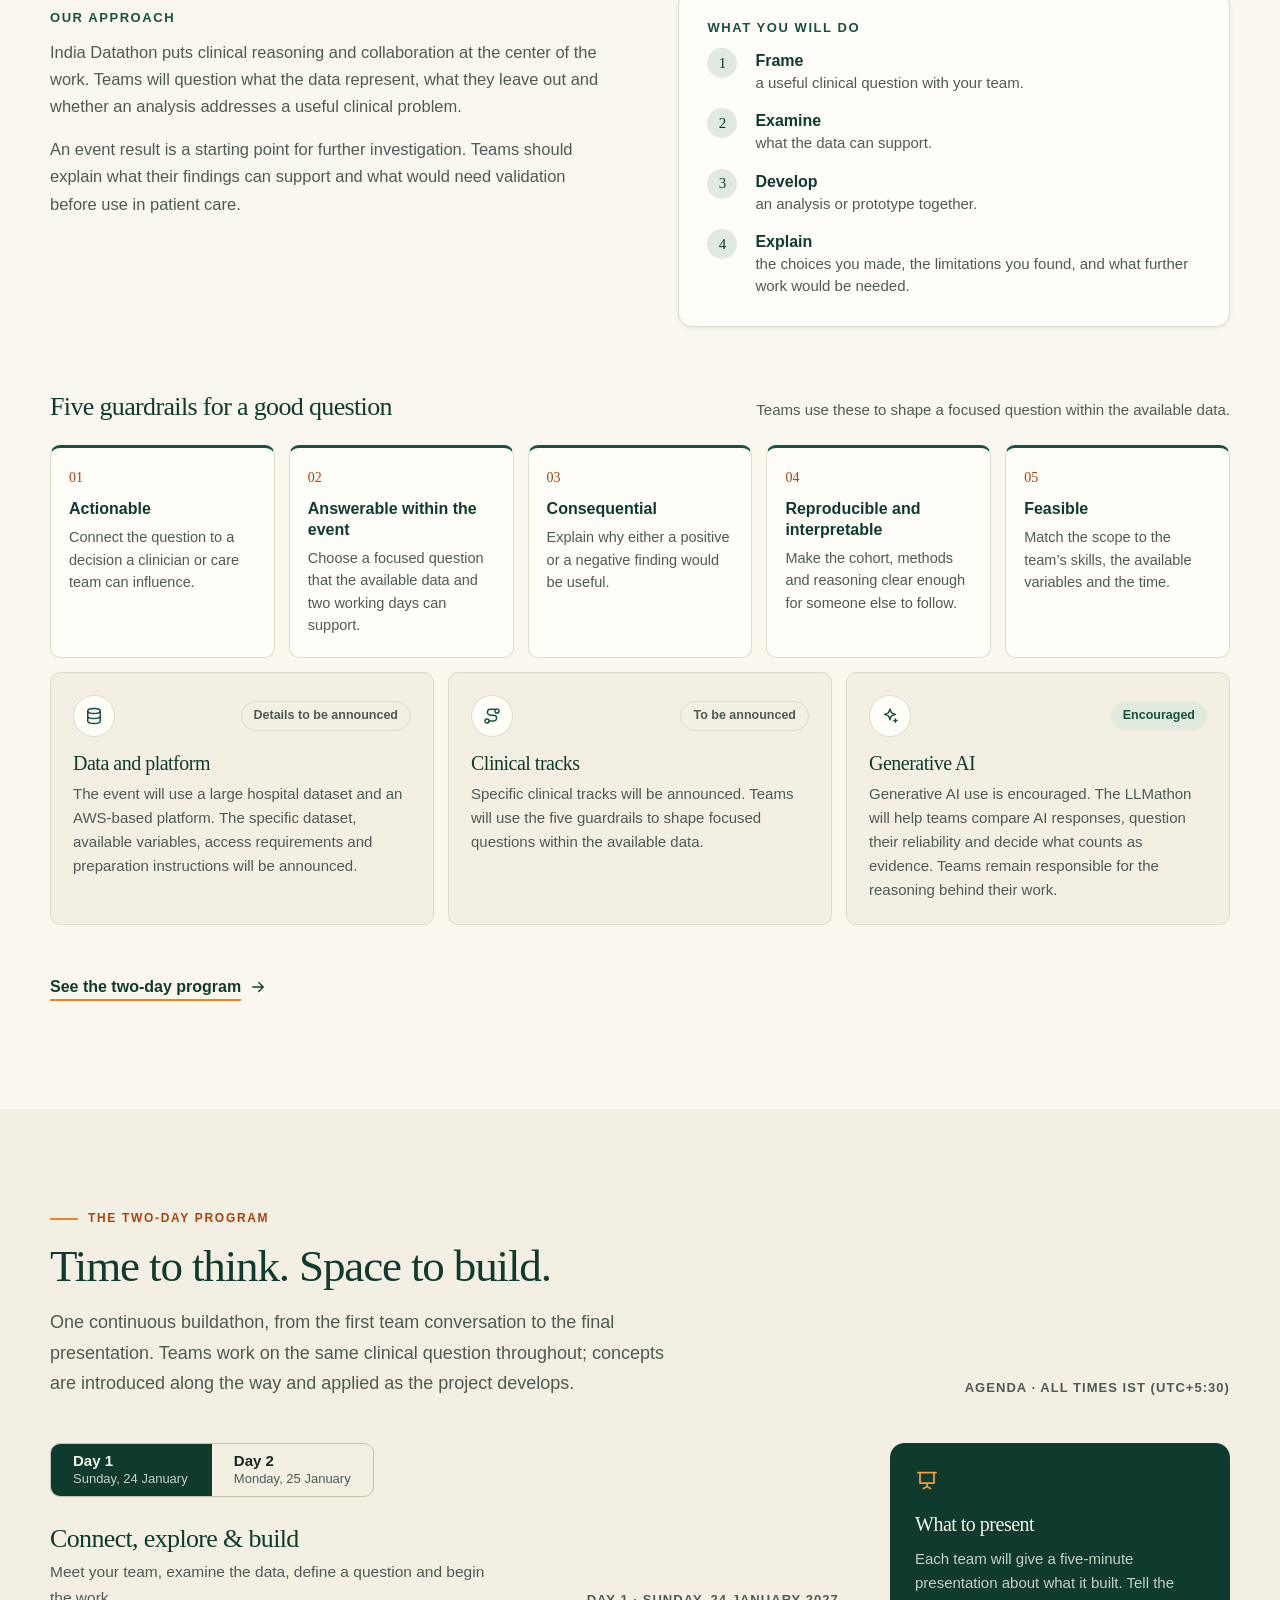
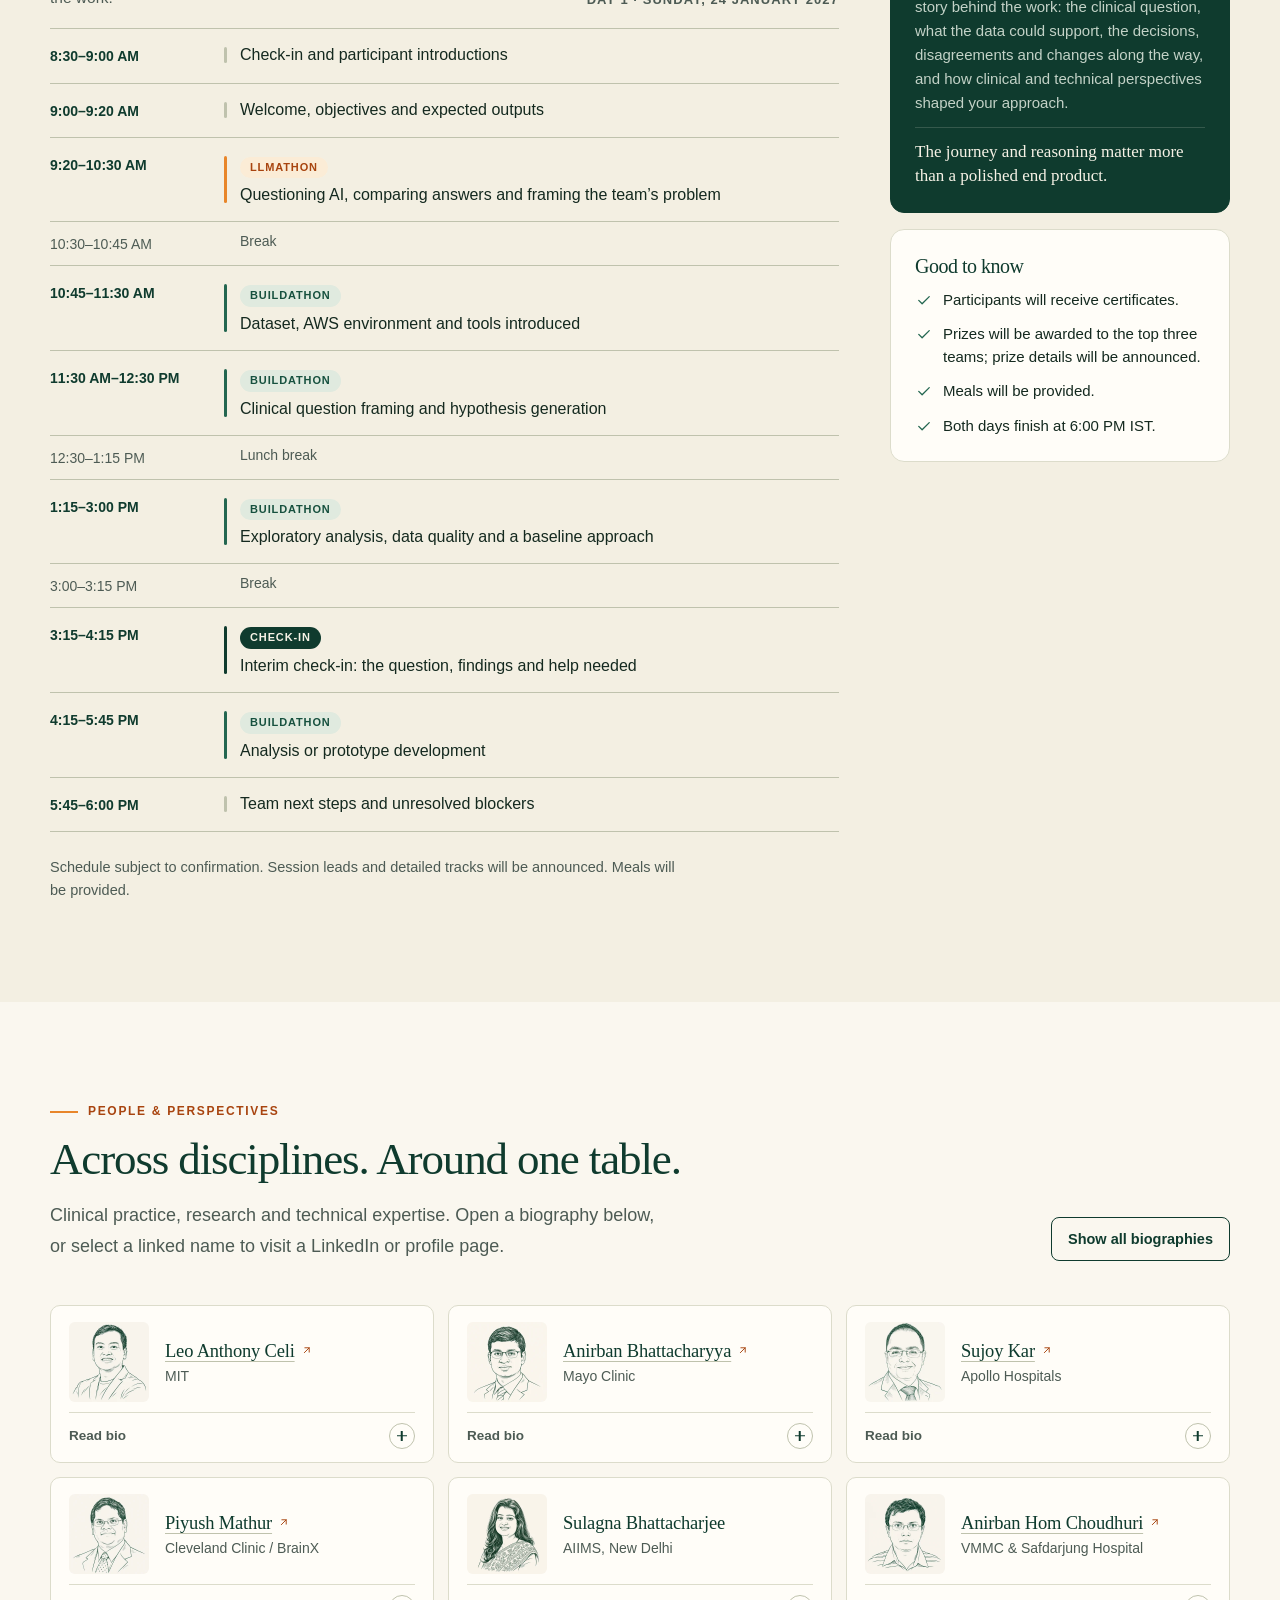
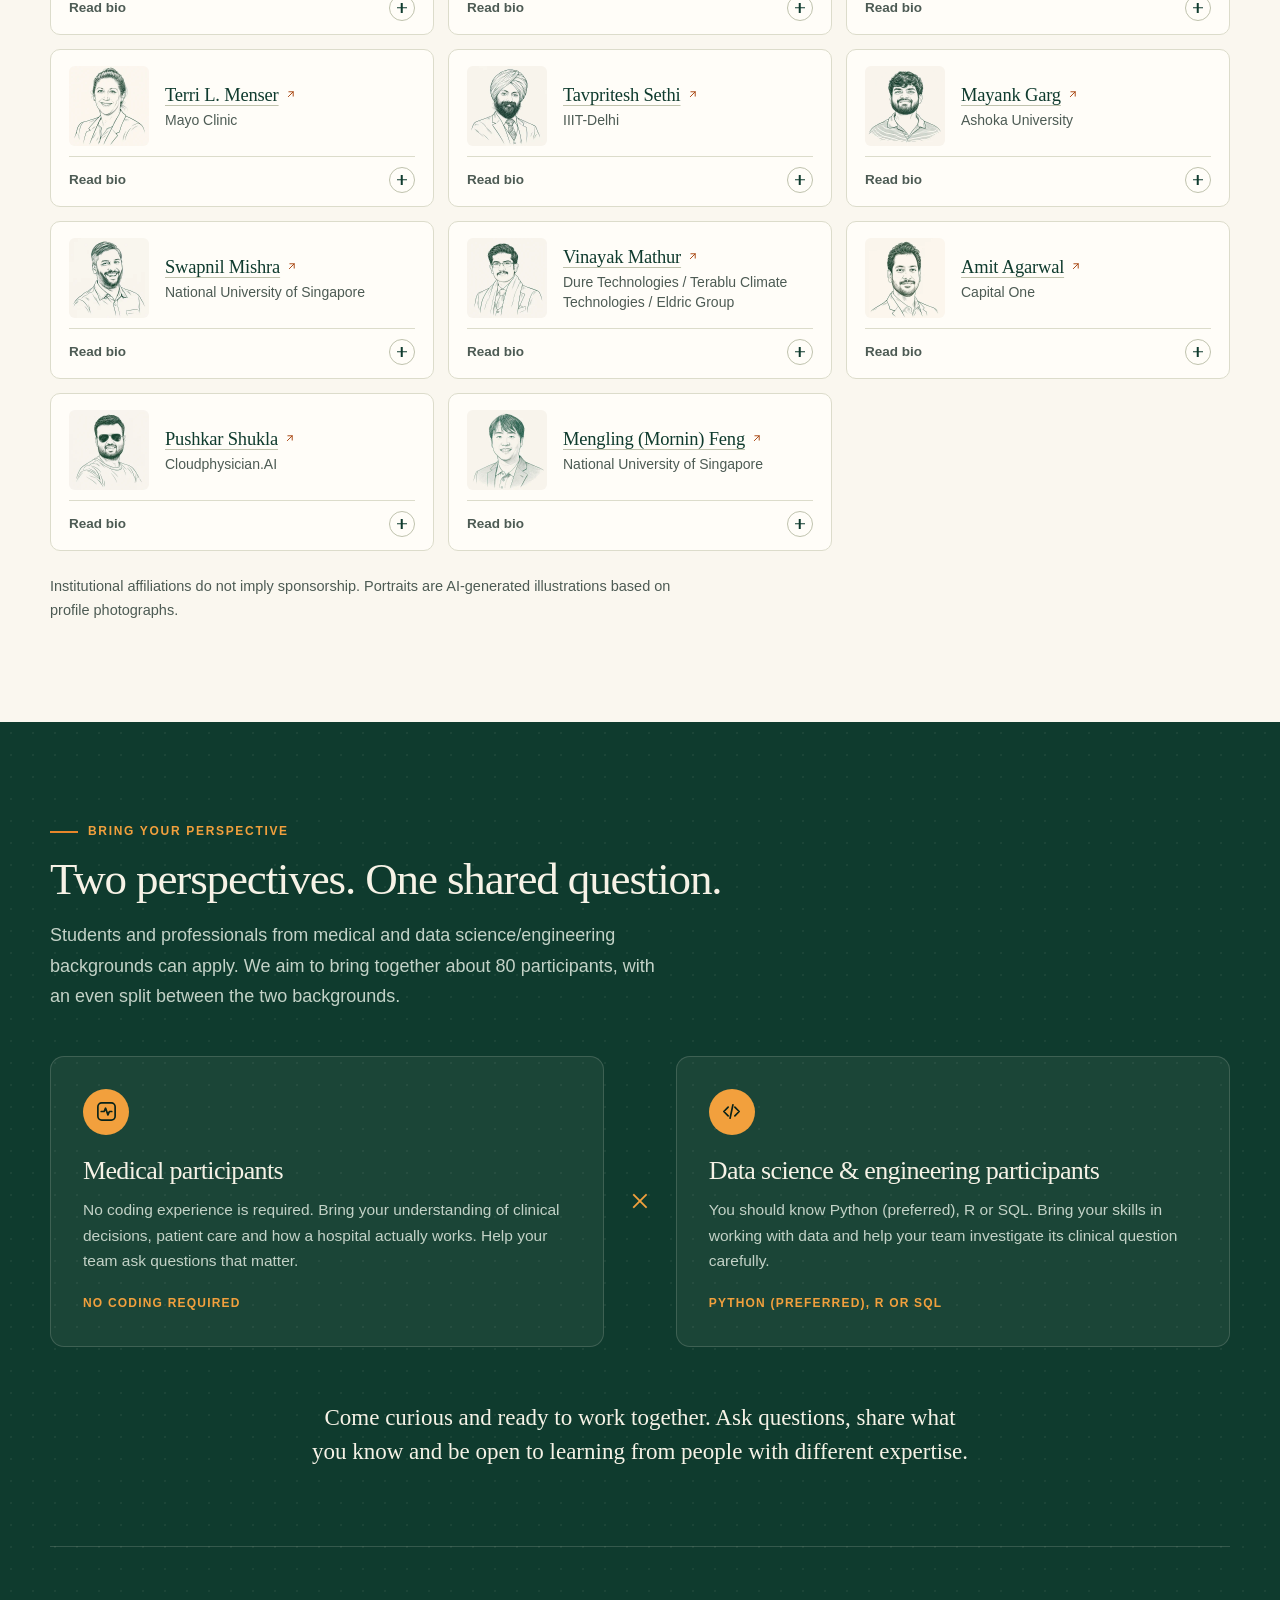
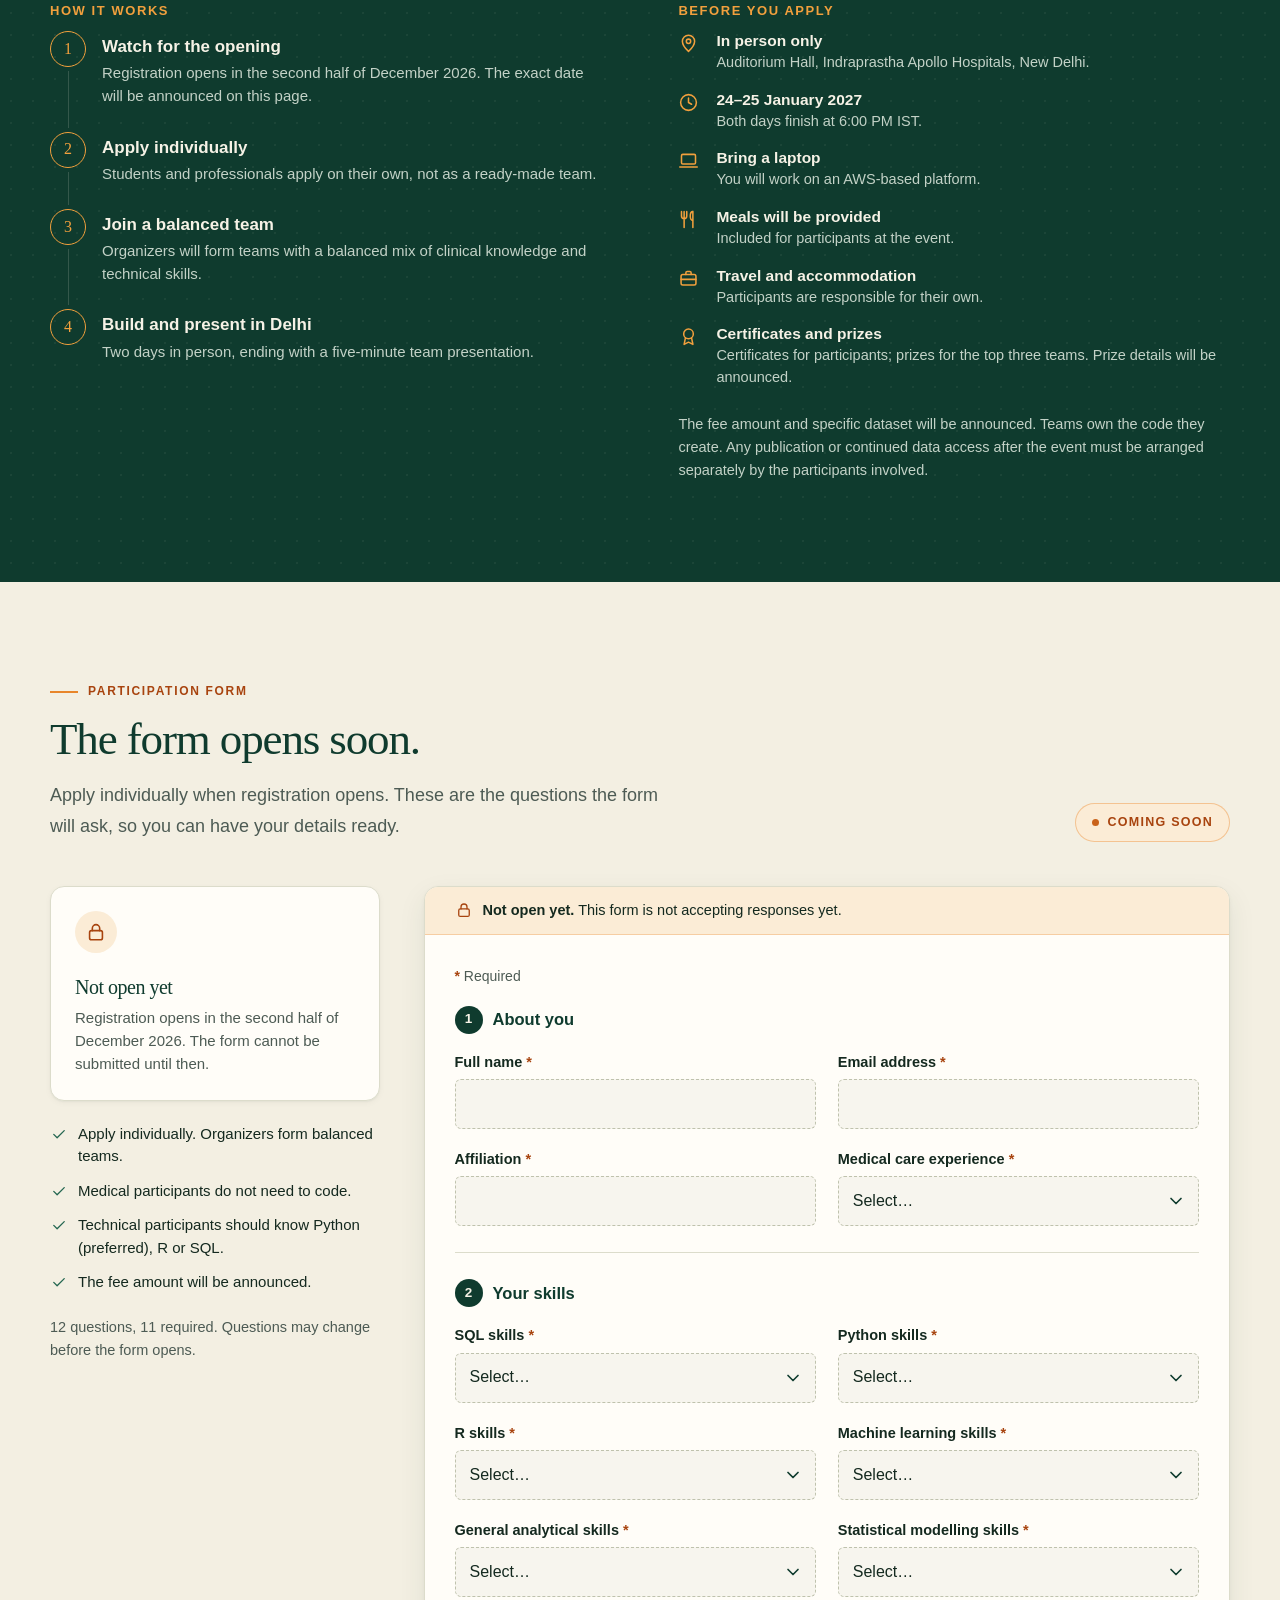
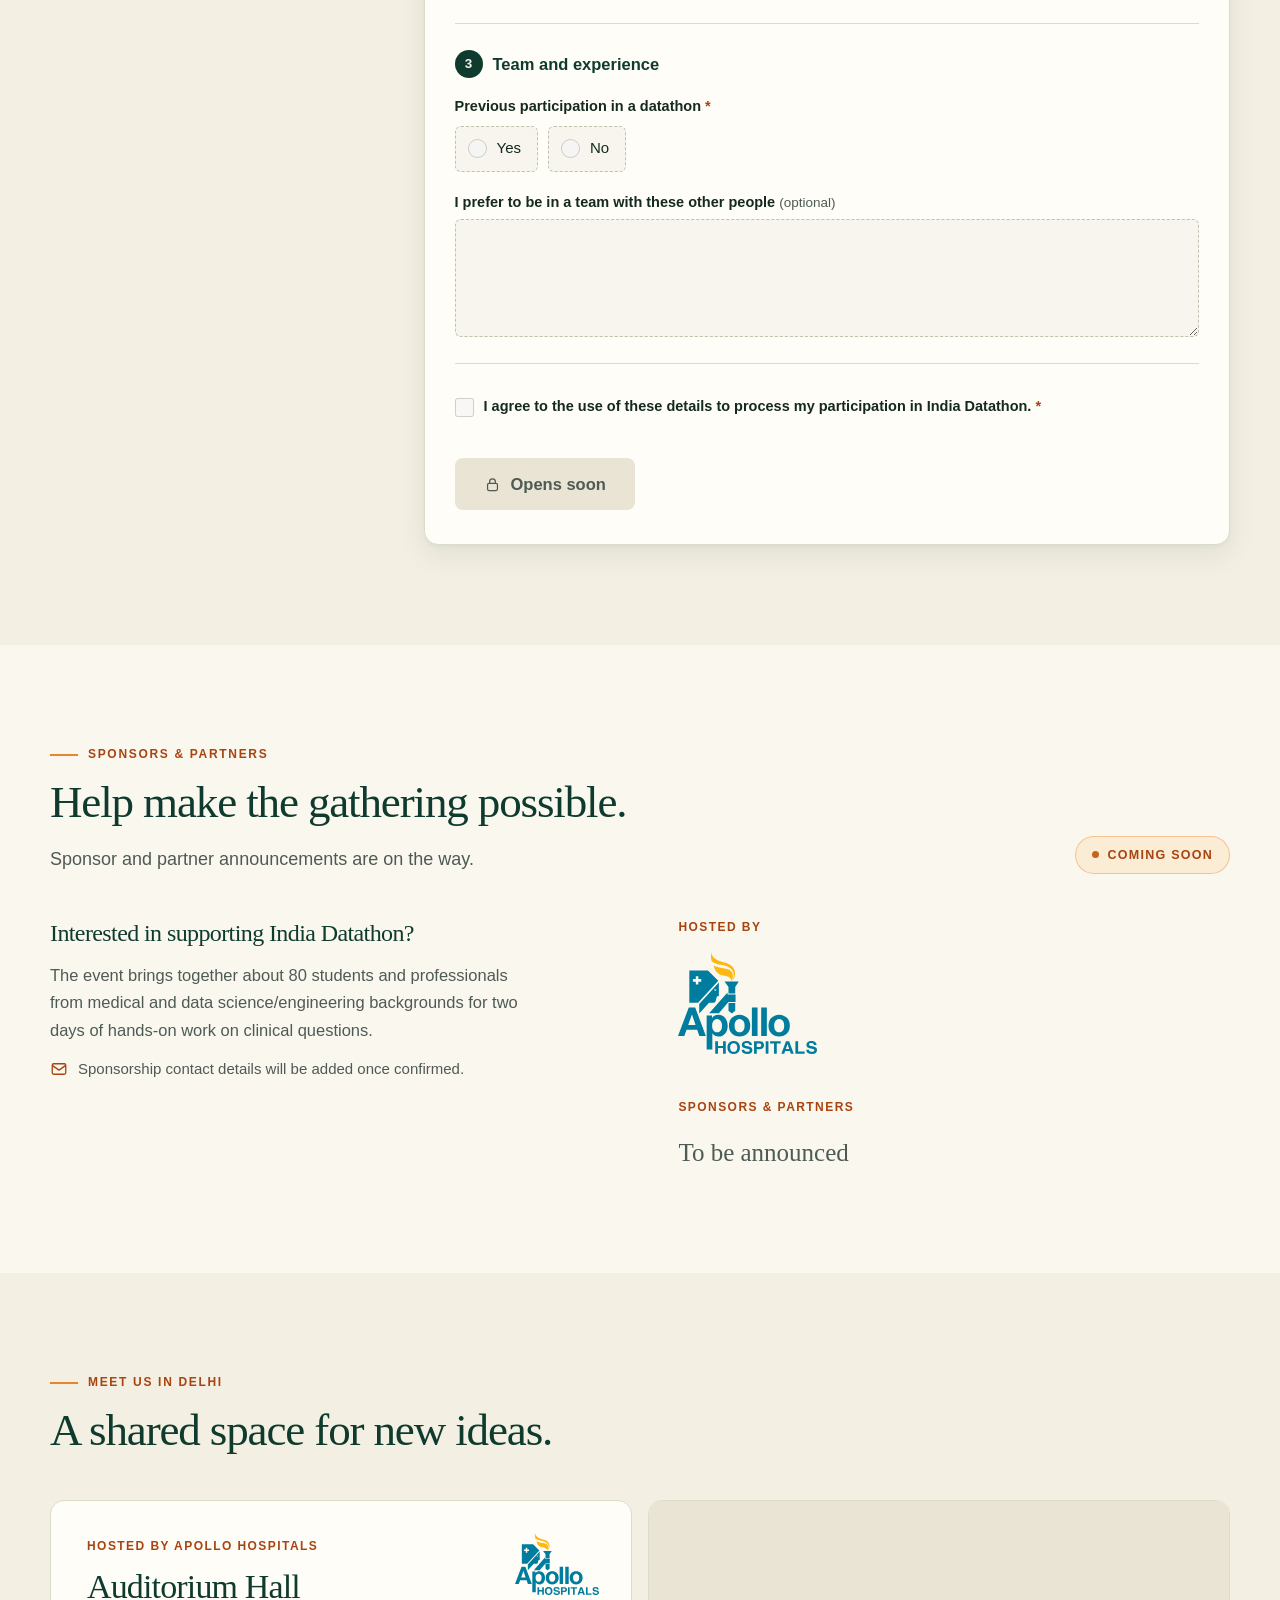
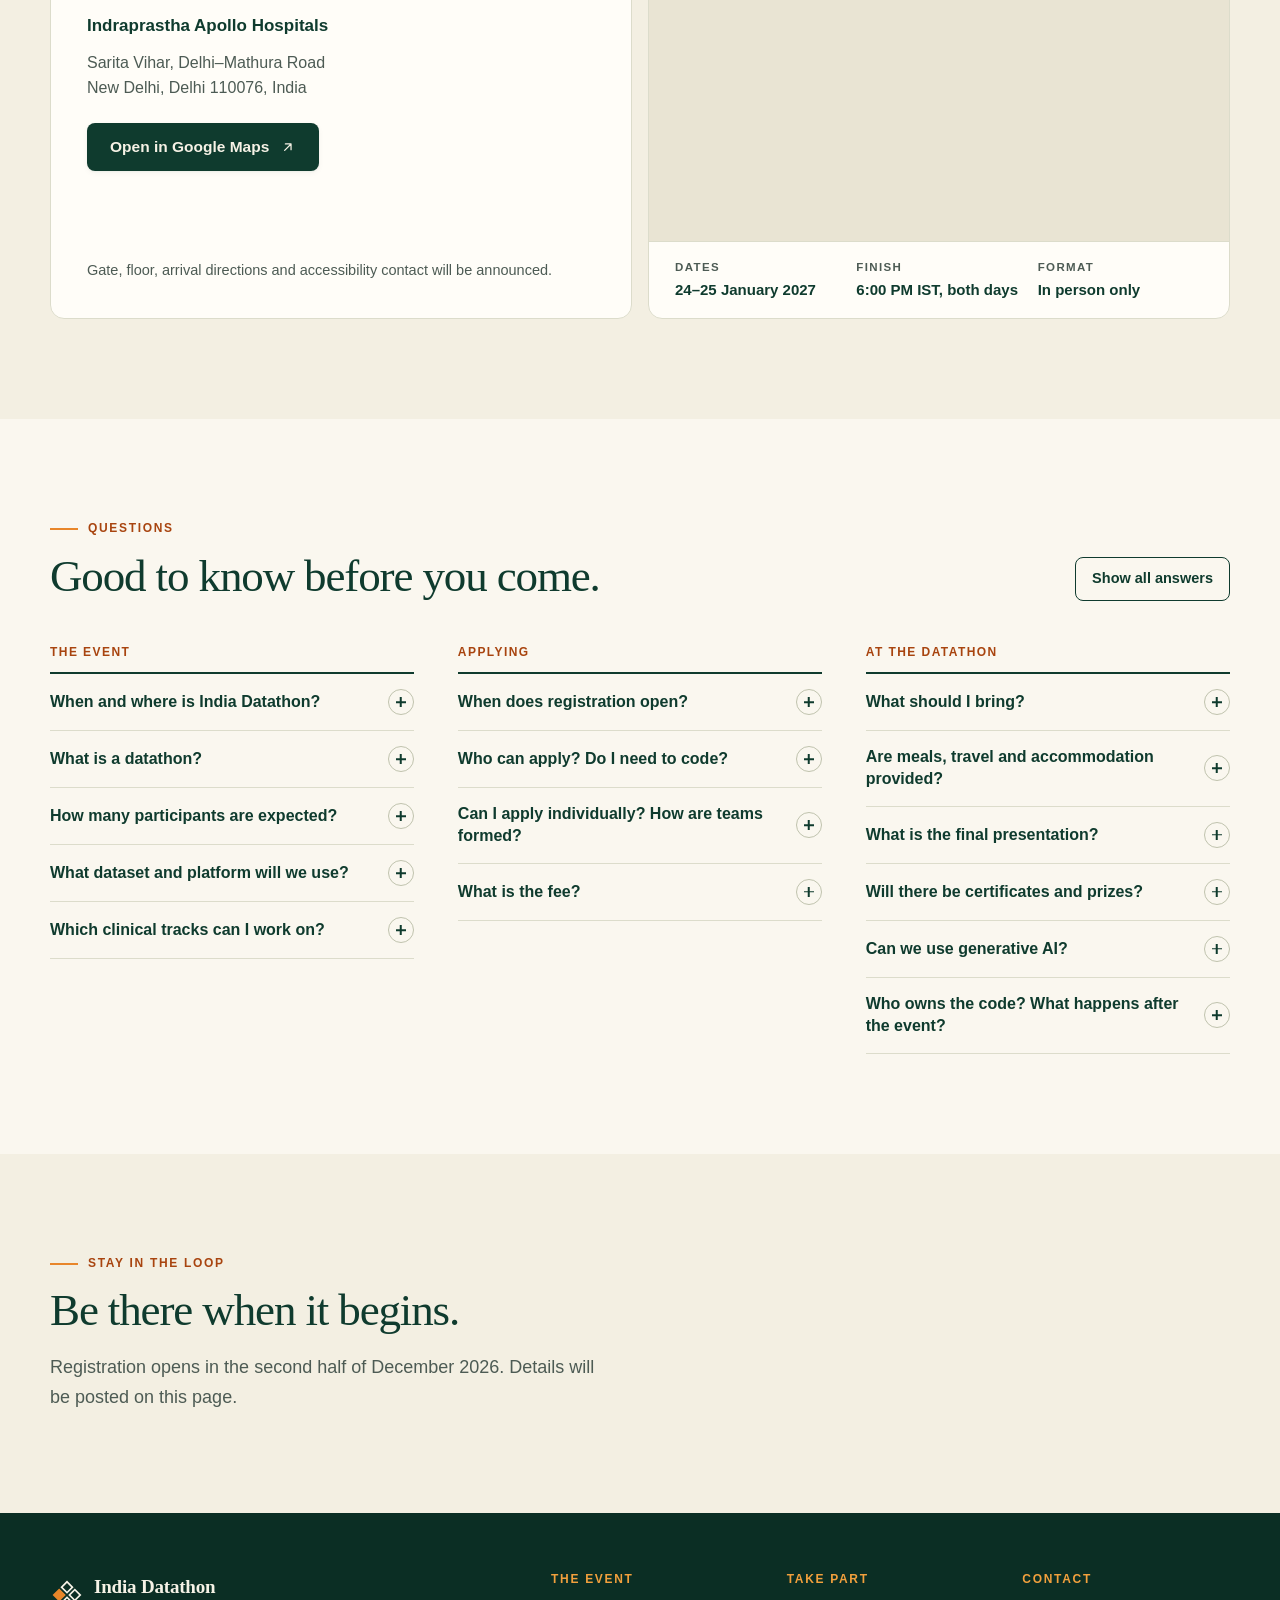
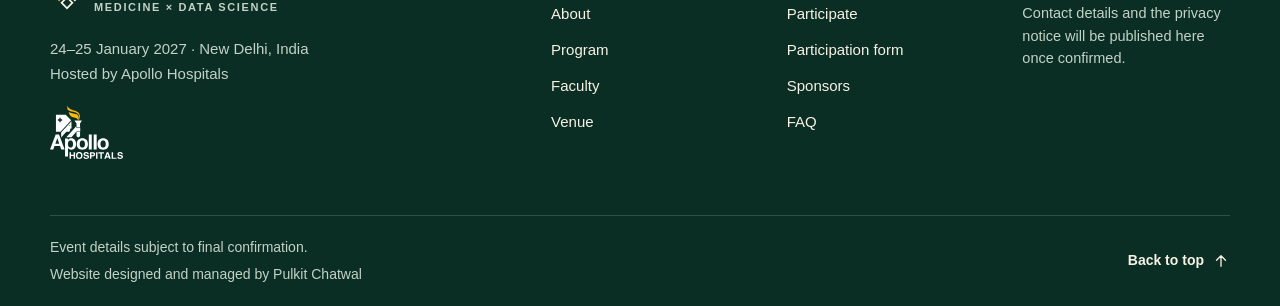
==== commit f6f1733f: "Publish at indiadatathon.org - Turn off preview mode: no 'Design preview' bar, indexable by search e" ====
--- a/site/index.html
+++ b/site/index.html
@@ -5,28 +5,28 @@
   <meta name="viewport" content="width=device-width, initial-scale=1">
   <title>India Datathon · 24–25 January 2027 · New Delhi</title>
   <meta name="description" content="India Datathon, 24–25 January 2027, Indraprastha Apollo Hospitals, New Delhi. Two days where clinicians and data scientists work together on clinical questions. Registration opens in the second half of December 2026.">
-  <meta name="robots" content="noindex,nofollow">
+  
   <meta name="theme-color" content="#0f3b2e">
   <meta property="og:type" content="website">
   <meta property="og:site_name" content="India Datathon">
   <meta property="og:title" content="India Datathon · 24–25 January 2027 · New Delhi">
   <meta property="og:description" content="India Datathon, 24–25 January 2027, Indraprastha Apollo Hospitals, New Delhi. Two days where clinicians and data scientists work together on clinical questions. Registration opens in the second half of December 2026.">
-  <link rel="canonical" href="https://pulkitchatwal.github.io/IndiaDatathon/site/">
-  <meta property="og:url" content="https://pulkitchatwal.github.io/IndiaDatathon/site/">
-  <meta property="og:image" content="https://pulkitchatwal.github.io/IndiaDatathon/site/assets/og-image.png">
+  <link rel="canonical" href="https://indiadatathon.org/">
+  <meta property="og:url" content="https://indiadatathon.org/">
+  <meta property="og:image" content="https://indiadatathon.org/site/assets/og-image.png">
   <meta property="og:image:width" content="1200">
   <meta property="og:image:height" content="630">
   <meta name="twitter:card" content="summary_large_image">
   <link rel="icon" href="assets/favicon.svg" type="image/svg+xml">
-  <link rel="stylesheet" href="assets/css/site.css?v=34b10219">
+  <link rel="stylesheet" href="assets/css/site.css?v=2aba0737">
   <script>document.documentElement.className = 'js';</script>
   <script type="application/ld+json">{"@context": "https://schema.org", "@type": "Event", "name": "India Datathon", "description": "Two days for medical and data science/engineering participants to work together on clinical questions using a large hospital dataset and an AWS-based platform.", "startDate": "2027-01-24", "endDate": "2027-01-25", "eventAttendanceMode": "https://schema.org/OfflineEventAttendanceMode", "eventStatus": "https://schema.org/EventScheduled", "location": {"@type": "Place", "name": "Auditorium Hall, Indraprastha Apollo Hospitals", "address": {"@type": "PostalAddress", "streetAddress": "Sarita Vihar, Delhi–Mathura Road", "addressLocality": "New Delhi", "addressRegion": "Delhi", "postalCode": "110076", "addressCountry": "IN"}}}</script>
-  <script type="application/ld+json">{"@context": "https://schema.org", "@type": "FAQPage", "mainEntity": [{"@type": "Question", "name": "When and where is India Datathon?", "acceptedAnswer": {"@type": "Answer", "text": "24–25 January 2027, at Indraprastha Apollo Hospitals in New Delhi. The event is in person only. Both days finish at 6:00 PM IST."}}, {"@type": "Question", "name": "What is a datathon?", "acceptedAnswer": {"@type": "Answer", "text": "A short, collaborative event where people with different expertise investigate questions using a shared dataset. At India Datathon, clinical and technical participants work together to frame a useful clinical question, examine the data and explain what their findings can support."}}, {"@type": "Question", "name": "How many participants are expected?", "acceptedAnswer": {"@type": "Answer", "text": "Approximately 80, with an even split between medical and data science/engineering backgrounds."}}, {"@type": "Question", "name": "What dataset and platform will we use?", "acceptedAnswer": {"@type": "Answer", "text": "A large hospital dataset and an AWS-based platform. The specific dataset is to be announced. Access requirements and preparation instructions will follow."}}, {"@type": "Question", "name": "Which clinical tracks can I work on?", "acceptedAnswer": {"@type": "Answer", "text": "Specific clinical tracks are to be announced. Questions will follow the five guardrails in About."}}, {"@type": "Question", "name": "When does registration open?", "acceptedAnswer": {"@type": "Answer", "text": "Registration opens in the second half of December 2026. Join the email notification list to hear when it opens. Joining the list does not reserve a place."}}, {"@type": "Question", "name": "Who can apply? Do I need to code?", "acceptedAnswer": {"@type": "Answer", "text": "Students and professionals from medical and data science/engineering backgrounds can apply. Medical participants do not need to code. Technical participants should know Python (preferred), R or SQL. Bring curiosity and a willingness to work with and learn from teammates with different expertise."}}, {"@type": "Question", "name": "Can I apply individually? How are teams formed?", "acceptedAnswer": {"@type": "Answer", "text": "Yes, apply as an individual. Organizers will form teams with a balanced mix of clinical knowledge and technical skills."}}, {"@type": "Question", "name": "What is the fee?", "acceptedAnswer": {"@type": "Answer", "text": "The fee amount is to be announced."}}, {"@type": "Question", "name": "What should I bring?", "acceptedAnswer": {"@type": "Answer", "text": "Please bring a laptop."}}, {"@type": "Question", "name": "Are meals, travel and accommodation provided?", "acceptedAnswer": {"@type": "Answer", "text": "Meals will be provided. Participants are responsible for their own travel and accommodation."}}, {"@type": "Question", "name": "What is the final presentation?", "acceptedAnswer": {"@type": "Answer", "text": "Each team will give a five-minute presentation about what it built. Tell the story behind the work: the clinical question, what the data could support, the decisions, disagreements and changes along the way, and how clinical and technical perspectives shaped your approach. The journey and reasoning matter more than a polished end product."}}, {"@type": "Question", "name": "Will there be certificates and prizes?", "acceptedAnswer": {"@type": "Answer", "text": "Participants will receive certificates. Prizes will be awarded to the top three teams; prize details will be announced."}}, {"@type": "Question", "name": "Can we use generative AI?", "acceptedAnswer": {"@type": "Answer", "text": "Yes. Generative AI use is encouraged. The LLMathon will help teams compare AI responses, question their reliability and decide what counts as evidence. Teams remain responsible for the reasoning behind their work."}}, {"@type": "Question", "name": "Who owns the code? What happens after the event?", "acceptedAnswer": {"@type": "Answer", "text": "Teams own the code they create. Any publication or continued data access after the event must be arranged separately by the participants involved."}}]}</script>
+  <script type="application/ld+json">{"@context": "https://schema.org", "@type": "FAQPage", "mainEntity": [{"@type": "Question", "name": "When and where is India Datathon?", "acceptedAnswer": {"@type": "Answer", "text": "24–25 January 2027, at Indraprastha Apollo Hospitals in New Delhi. The event is in person only. Both days finish at 6:00 PM IST."}}, {"@type": "Question", "name": "What is a datathon?", "acceptedAnswer": {"@type": "Answer", "text": "A short, collaborative event where people with different expertise investigate questions using a shared dataset. At India Datathon, clinical and technical participants work together to frame a useful clinical question, examine the data and explain what their findings can support."}}, {"@type": "Question", "name": "How many participants are expected?", "acceptedAnswer": {"@type": "Answer", "text": "Approximately 80, with an even split between medical and data science/engineering backgrounds."}}, {"@type": "Question", "name": "What dataset and platform will we use?", "acceptedAnswer": {"@type": "Answer", "text": "A large hospital dataset and an AWS-based platform. The specific dataset is to be announced. Access requirements and preparation instructions will follow."}}, {"@type": "Question", "name": "Which clinical tracks can I work on?", "acceptedAnswer": {"@type": "Answer", "text": "Specific clinical tracks are to be announced. Questions will follow the five guardrails in About."}}, {"@type": "Question", "name": "When does registration open?", "acceptedAnswer": {"@type": "Answer", "text": "Registration opens in the second half of December 2026. The exact date will be announced on this page."}}, {"@type": "Question", "name": "Who can apply? Do I need to code?", "acceptedAnswer": {"@type": "Answer", "text": "Students and professionals from medical and data science/engineering backgrounds can apply. Medical participants do not need to code. Technical participants should know Python (preferred), R or SQL. Bring curiosity and a willingness to work with and learn from teammates with different expertise."}}, {"@type": "Question", "name": "Can I apply individually? How are teams formed?", "acceptedAnswer": {"@type": "Answer", "text": "Yes, apply as an individual. Organizers will form teams with a balanced mix of clinical knowledge and technical skills."}}, {"@type": "Question", "name": "What is the fee?", "acceptedAnswer": {"@type": "Answer", "text": "The fee amount is to be announced."}}, {"@type": "Question", "name": "What should I bring?", "acceptedAnswer": {"@type": "Answer", "text": "Please bring a laptop."}}, {"@type": "Question", "name": "Are meals, travel and accommodation provided?", "acceptedAnswer": {"@type": "Answer", "text": "Meals will be provided. Participants are responsible for their own travel and accommodation."}}, {"@type": "Question", "name": "What is the final presentation?", "acceptedAnswer": {"@type": "Answer", "text": "Each team will give a five-minute presentation about what it built. Tell the story behind the work: the clinical question, what the data could support, the decisions, disagreements and changes along the way, and how clinical and technical perspectives shaped your approach. The journey and reasoning matter more than a polished end product."}}, {"@type": "Question", "name": "Will there be certificates and prizes?", "acceptedAnswer": {"@type": "Answer", "text": "Participants will receive certificates. Prizes will be awarded to the top three teams; prize details will be announced."}}, {"@type": "Question", "name": "Can we use generative AI?", "acceptedAnswer": {"@type": "Answer", "text": "Yes. Generative AI use is encouraged. The LLMathon will help teams compare AI responses, question their reliability and decide what counts as evidence. Teams remain responsible for the reasoning behind their work."}}, {"@type": "Question", "name": "Who owns the code? What happens after the event?", "acceptedAnswer": {"@type": "Answer", "text": "Teams own the code they create. Any publication or continued data access after the event must be arranged separately by the participants involved."}}]}</script>
 </head>
-<body data-registration="upcoming" data-signup="demo" data-event-start="2027-01-24" data-event-end="2027-01-25">
+<body data-registration="upcoming" data-signup="off" data-event-start="2027-01-24" data-event-end="2027-01-25">
 <a class="skip-link" href="#main">Skip to content</a>
 
-<div class="topbar topbar-preview"><p class="wrap"><strong>Design preview</strong><span>Proposed content · registration is not open · forms save nothing</span></p></div>
+<div class="topbar"><p class="wrap"><span>Registration opens in the second half of December 2026.</span></p></div>
 
 <header class="site-header" data-header>
   <div class="wrap header-inner">
@@ -39,7 +39,7 @@
       <span class="menu-label">Menu</span>
     </button>
     <nav class="site-nav" id="site-nav" aria-label="Main">
-      <ul><li><a href="#about">About</a></li><li><a href="#program">Program</a></li><li><a href="#faculty">Faculty</a></li><li><a href="#participate">Participate</a></li><li><a href="#apply">Form<span class="soon">Soon</span></a></li><li><a href="#sponsors">Sponsors<span class="soon">Soon</span></a></li><li><a href="#visit">Venue</a></li><li><a href="#faq">FAQ</a></li></ul><a class="btn btn-primary btn-small nav-cta" href="#signup">Get notified</a>
+      <ul><li><a href="#about">About</a></li><li><a href="#program">Program</a></li><li><a href="#faculty">Faculty</a></li><li><a href="#participate">Participate</a></li><li><a href="#apply">Form<span class="soon">Soon</span></a></li><li><a href="#sponsors">Sponsors<span class="soon">Soon</span></a></li><li><a href="#visit">Venue</a></li><li><a href="#faq">FAQ</a></li></ul><a class="btn btn-primary btn-small nav-cta" href="#program">See the program</a>
     </nav>
   </div>
 </header>
@@ -54,7 +54,7 @@
         <h1 id="hero-title">India Datathon</h1>
         <p class="hero-tagline"><span>Clinical questions.</span> <span>Shared expertise.</span> <em>Hands-on health data science.</em></p>
         <p class="hero-intro">Two days for medical and data science/engineering participants to work together on clinical questions using a large hospital dataset and an AWS-based platform.</p>
-        <div class="hero-actions"><a class="btn btn-primary" href="#signup">Email me when registration opens <svg class="icon" viewBox="0 0 24 24" width="24" height="24" fill="none" stroke="currentColor" stroke-width="1.75" stroke-linecap="round" stroke-linejoin="round" aria-hidden="true" focusable="false"><path d="M5 12h14M13 6l6 6-6 6"/></svg></a><a class="btn btn-ghost" href="#program">Explore the program</a></div><p class="hero-more"><a class="link-arrow" href="#participate">How to participate <svg class="icon" viewBox="0 0 24 24" width="24" height="24" fill="none" stroke="currentColor" stroke-width="1.75" stroke-linecap="round" stroke-linejoin="round" aria-hidden="true" focusable="false"><path d="M5 12h14M13 6l6 6-6 6"/></svg></a></p>
+        <div class="hero-actions"><a class="btn btn-primary" href="#program">Explore the program <svg class="icon" viewBox="0 0 24 24" width="24" height="24" fill="none" stroke="currentColor" stroke-width="1.75" stroke-linecap="round" stroke-linejoin="round" aria-hidden="true" focusable="false"><path d="M5 12h14M13 6l6 6-6 6"/></svg></a><a class="btn btn-ghost" href="#participate">How to participate</a></div>
         <p class="hero-host hero-host-logo"><span>Hosted by</span><img class="host-logo" src="assets/logos/apollo-hospitals.svg" alt="Apollo Hospitals" width="72" height="53" decoding="async"></p>
       </div>
 
@@ -78,7 +78,7 @@
           </div>
           <div>
             <dt><svg class="icon" viewBox="0 0 24 24" width="24" height="24" fill="none" stroke="currentColor" stroke-width="1.75" stroke-linecap="round" stroke-linejoin="round" aria-hidden="true" focusable="false"><rect x="3" y="5" width="18" height="14" rx="2"/><path d="m3.5 7.5 8.5 6 8.5-6"/></svg><span>Registration</span></dt>
-            <dd><strong>Opens in the second half of December 2026</strong><span>Join the email list to hear when. Joining does not reserve a place.</span></dd>
+            <dd><strong>Opens in the second half of December 2026</strong><span>The exact date will be announced on this page.</span></dd>
           </div>
         </dl>
       </aside>
@@ -179,7 +179,7 @@
           <h2 id="program-title">Time to think. Space to build.</h2>
           <p class="lede">One continuous buildathon, from the first team conversation to the final presentation. Teams work on the same clinical question throughout; concepts are introduced along the way and applied as the project develops.</p>
         </div>
-        <p class="meta-note">Proposed agenda · All times IST (UTC+5:30)</p>
+        <p class="meta-note">Agenda · All times IST (UTC+5:30)</p>
       </header>
 
       <div class="program-grid">
@@ -240,7 +240,7 @@
         <article class="person"><div class="person-top"><img class="person-photo" src="assets/faculty/pushkar-shukla.webp" alt="Illustrated portrait of Pushkar Shukla" width="320" height="320" loading="lazy" decoding="async"><div class="person-id"><h3 class="person-name"><a href="https://www.linkedin.com/in/pushkar-shukla-572ab551/" target="_blank" rel="noopener noreferrer" aria-label="Pushkar Shukla on LinkedIn (opens in a new tab)">Pushkar Shukla<svg class="icon" viewBox="0 0 24 24" width="24" height="24" fill="none" stroke="currentColor" stroke-width="1.75" stroke-linecap="round" stroke-linejoin="round" aria-hidden="true" focusable="false"><path d="M8 16 17 7M9 7h8v8"/></svg></a></h3><p class="person-org">Cloudphysician.AI</p></div></div><details class="person-bio"><summary aria-label="Read biography of Pushkar Shukla"><span>Read bio</span><span class="toggle" aria-hidden="true"></span></summary><p>Pushkar Shukla works on AI safety at Cloudphysician.AI. His research interests include fairness, computer vision and interpretability, with work on bias detection and mitigation, counterfactual causal analysis and safety evaluations.</p></details></article>
         <article class="person"><div class="person-top"><img class="person-photo" src="assets/faculty/feng-mengling.webp" alt="Illustrated portrait of Mengling (Mornin) Feng" width="320" height="320" loading="lazy" decoding="async"><div class="person-id"><h3 class="person-name"><a href="https://www.linkedin.com/in/mengling-mornin-feng-9400811a/" target="_blank" rel="noopener noreferrer" aria-label="Mengling (Mornin) Feng on LinkedIn (opens in a new tab)">Mengling (Mornin) Feng<svg class="icon" viewBox="0 0 24 24" width="24" height="24" fill="none" stroke="currentColor" stroke-width="1.75" stroke-linecap="round" stroke-linejoin="round" aria-hidden="true" focusable="false"><path d="M8 16 17 7M9 7h8v8"/></svg></a></h3><p class="person-org">National University of Singapore</p></div></div><details class="person-bio"><summary aria-label="Read biography of Mengling (Mornin) Feng"><span>Read bio</span><span class="toggle" aria-hidden="true"></span></summary><p>Mengling (Mornin) Feng is an Associate Professor at the NUS Saw Swee Hock School of Public Health, with appointments in Biomedical Engineering and the Yong Loo Lin School of Medicine at the National University of Singapore. He leads Group Mornin for Healthcare AI, and his work focuses on machine learning and artificial intelligence for health care.</p></details></article>
       </div>
-      <p class="fine">Proposed faculty roster. Public announcement and biographies await final approval. Institutional affiliations do not imply sponsorship. Portraits are AI-generated illustrations based on profile photographs.</p>
+      <p class="fine">Institutional affiliations do not imply sponsorship. Portraits are AI-generated illustrations based on profile photographs.</p>
     </div>
   </section>
 
@@ -274,7 +274,7 @@
       <div class="how-grid reveal">
         <div>
           <h3 class="h-small">How it works</h3>
-          <ol class="steps"><li><span class="step-num" aria-hidden="true">1</span><div><h4>Get notified</h4><p>Registration opens in the second half of December 2026. Joining the email list does not reserve a place.</p></div></li><li><span class="step-num" aria-hidden="true">2</span><div><h4>Apply individually</h4><p>Students and professionals apply on their own, not as a ready-made team.</p></div></li><li><span class="step-num" aria-hidden="true">3</span><div><h4>Join a balanced team</h4><p>Organizers will form teams with a balanced mix of clinical knowledge and technical skills.</p></div></li><li><span class="step-num" aria-hidden="true">4</span><div><h4>Build and present in Delhi</h4><p>Two days in person, ending with a five-minute team presentation.</p></div></li></ol>
+          <ol class="steps"><li><span class="step-num" aria-hidden="true">1</span><div><h4>Watch for the opening</h4><p>Registration opens in the second half of December 2026. The exact date will be announced on this page.</p></div></li><li><span class="step-num" aria-hidden="true">2</span><div><h4>Apply individually</h4><p>Students and professionals apply on their own, not as a ready-made team.</p></div></li><li><span class="step-num" aria-hidden="true">3</span><div><h4>Join a balanced team</h4><p>Organizers will form teams with a balanced mix of clinical knowledge and technical skills.</p></div></li><li><span class="step-num" aria-hidden="true">4</span><div><h4>Build and present in Delhi</h4><p>Two days in person, ending with a five-minute team presentation.</p></div></li></ol>
         </div>
         <div>
           <h3 class="h-small">Before you apply</h3>
@@ -299,11 +299,11 @@
         <div>
           <p class="kicker">Participation form</p>
           <h2 id="apply-title">The form opens soon.</h2>
-          <p class="lede">Apply individually when registration opens. Below is a preview of what the form will ask, so you can have your details ready.</p>
+          <p class="lede">Apply individually when registration opens. These are the questions the form will ask, so you can have your details ready.</p>
         </div>
         <span class="badge-soon">Coming soon</span>
       </header>
-      <div class="apply-grid"><aside class="apply-aside reveal"><div class="lock-card"><svg class="icon" viewBox="0 0 24 24" width="24" height="24" fill="none" stroke="currentColor" stroke-width="1.75" stroke-linecap="round" stroke-linejoin="round" aria-hidden="true" focusable="false"><rect x="5" y="10.5" width="14" height="10" rx="2"/><path d="M8 10.5V8a4 4 0 0 1 8 0v2.5"/></svg><h3>Not open yet</h3><p>Registration opens in the second half of December 2026. The form cannot be submitted until then.</p><a class="btn btn-primary" href="#signup">Email me when it opens <svg class="icon" viewBox="0 0 24 24" width="24" height="24" fill="none" stroke="currentColor" stroke-width="1.75" stroke-linecap="round" stroke-linejoin="round" aria-hidden="true" focusable="false"><path d="M5 12h14M13 6l6 6-6 6"/></svg></a></div><ul class="tick-list"><li><svg class="icon" viewBox="0 0 24 24" width="24" height="24" fill="none" stroke="currentColor" stroke-width="1.75" stroke-linecap="round" stroke-linejoin="round" aria-hidden="true" focusable="false"><path d="m5 12.5 4.5 4.5L19 7.5"/></svg><span>Apply individually. Organizers form balanced teams.</span></li><li><svg class="icon" viewBox="0 0 24 24" width="24" height="24" fill="none" stroke="currentColor" stroke-width="1.75" stroke-linecap="round" stroke-linejoin="round" aria-hidden="true" focusable="false"><path d="m5 12.5 4.5 4.5L19 7.5"/></svg><span>Medical participants do not need to code.</span></li><li><svg class="icon" viewBox="0 0 24 24" width="24" height="24" fill="none" stroke="currentColor" stroke-width="1.75" stroke-linecap="round" stroke-linejoin="round" aria-hidden="true" focusable="false"><path d="m5 12.5 4.5 4.5L19 7.5"/></svg><span>Technical participants should know Python (preferred), R or SQL.</span></li><li><svg class="icon" viewBox="0 0 24 24" width="24" height="24" fill="none" stroke="currentColor" stroke-width="1.75" stroke-linecap="round" stroke-linejoin="round" aria-hidden="true" focusable="false"><path d="m5 12.5 4.5 4.5L19 7.5"/></svg><span>The fee amount will be announced.</span></li></ul><p class="fine">12 questions, 11 required. Questions may change before the form opens.</p></aside><form class="p-form is-locked reveal" aria-describedby="apply-locked-note" data-participation-form="locked"><p class="form-banner" id="apply-locked-note"><svg class="icon" viewBox="0 0 24 24" width="24" height="24" fill="none" stroke="currentColor" stroke-width="1.75" stroke-linecap="round" stroke-linejoin="round" aria-hidden="true" focusable="false"><rect x="5" y="10.5" width="14" height="10" rx="2"/><path d="M8 10.5V8a4 4 0 0 1 8 0v2.5"/></svg><span><strong>Preview only.</strong> This form is not accepting responses yet.</span></p><fieldset disabled><legend class="sr-only">Participation form</legend><p class="req-note"><span class="req" aria-hidden="true">*</span> Required</p><section class="form-section"><h3><span class="form-step" aria-hidden="true">1</span>About you</h3><div class="field-grid"><div class="field"><label for="pf-full-name">Full name&nbsp;<span class="req" aria-hidden="true">*</span></label><input id="pf-full-name" name="full_name" type="text" autocomplete="name" required></div><div class="field"><label for="pf-email">Email address&nbsp;<span class="req" aria-hidden="true">*</span></label><input id="pf-email" name="email" type="email" inputmode="email" autocapitalize="none" spellcheck="false" autocomplete="email" required></div><div class="field"><label for="pf-affiliation">Affiliation&nbsp;<span class="req" aria-hidden="true">*</span></label><input id="pf-affiliation" name="affiliation" type="text" autocomplete="organization" required></div><div class="field"><label for="pf-medical-care-experience">Medical care experience&nbsp;<span class="req" aria-hidden="true">*</span></label><select id="pf-medical-care-experience" name="medical_care_experience" required><option value="">Select…</option><option>None</option><option>Less than 10 years</option><option>More than 10 years</option></select></div></div></section><section class="form-section"><h3><span class="form-step" aria-hidden="true">2</span>Your skills</h3><div class="field-grid"><div class="field"><label for="pf-sql-skills">SQL skills&nbsp;<span class="req" aria-hidden="true">*</span></label><select id="pf-sql-skills" name="sql_skills" required><option value="">Select…</option><option>None</option><option>Reasonable</option><option>Pro</option></select></div><div class="field"><label for="pf-python-skills">Python skills&nbsp;<span class="req" aria-hidden="true">*</span></label><select id="pf-python-skills" name="python_skills" required><option value="">Select…</option><option>None</option><option>Reasonable</option><option>Pro</option></select></div><div class="field"><label for="pf-r-skills">R skills&nbsp;<span class="req" aria-hidden="true">*</span></label><select id="pf-r-skills" name="r_skills" required><option value="">Select…</option><option>None</option><option>Reasonable</option><option>Pro</option></select></div><div class="field"><label for="pf-machine-learning-skills">Machine learning skills&nbsp;<span class="req" aria-hidden="true">*</span></label><select id="pf-machine-learning-skills" name="machine_learning_skills" required><option value="">Select…</option><option>None</option><option>Reasonable</option><option>Pro</option></select></div><div class="field"><label for="pf-general-analytical-skills">General analytical skills&nbsp;<span class="req" aria-hidden="true">*</span></label><select id="pf-general-analytical-skills" name="general_analytical_skills" required><option value="">Select…</option><option>None</option><option>Reasonable</option><option>Pro</option></select></div><div class="field"><label for="pf-statistical-modelling-skills">Statistical modelling skills&nbsp;<span class="req" aria-hidden="true">*</span></label><select id="pf-statistical-modelling-skills" name="statistical_modelling_skills" required><option value="">Select…</option><option>None</option><option>Reasonable</option><option>Pro</option></select></div></div></section><section class="form-section"><h3><span class="form-step" aria-hidden="true">3</span>Team and experience</h3><div class="field-grid"><fieldset class="field field-choices field-wide"><legend>Previous participation in a datathon&nbsp;<span class="req" aria-hidden="true">*</span></legend><div class="choices"><label class="choice"><input type="radio" name="previous_datathon" value="Yes" required><span>Yes</span></label><label class="choice"><input type="radio" name="previous_datathon" value="No" required><span>No</span></label></div></fieldset><div class="field field-wide"><label for="pf-preferred-teammates">I prefer to be in a team with these other people <span class="opt">(optional)</span></label><textarea id="pf-preferred-teammates" name="preferred_teammates" rows="4"></textarea></div></div></section><section class="form-section form-section-last"><div class="field-grid"><div class="field field-confirm field-wide"><label class="choice choice-confirm"><input type="checkbox" name="consent" value="yes" required><span>I agree to the use of these details to process my participation in India Datathon.&nbsp;<span class="req" aria-hidden="true">*</span> <span class="hint-inline">The privacy notice will be linked here before the form opens.</span></span></label></div></div><div class="form-actions"><button class="btn btn-primary btn-large" type="submit" disabled><svg class="icon" viewBox="0 0 24 24" width="24" height="24" fill="none" stroke="currentColor" stroke-width="1.75" stroke-linecap="round" stroke-linejoin="round" aria-hidden="true" focusable="false"><rect x="5" y="10.5" width="14" height="10" rx="2"/><path d="M8 10.5V8a4 4 0 0 1 8 0v2.5"/></svg> Opens soon</button><p class="form-result" role="status" aria-live="polite" data-form-result></p></div></section></fieldset></form></div>
+      <div class="apply-grid"><aside class="apply-aside reveal"><div class="lock-card"><svg class="icon" viewBox="0 0 24 24" width="24" height="24" fill="none" stroke="currentColor" stroke-width="1.75" stroke-linecap="round" stroke-linejoin="round" aria-hidden="true" focusable="false"><rect x="5" y="10.5" width="14" height="10" rx="2"/><path d="M8 10.5V8a4 4 0 0 1 8 0v2.5"/></svg><h3>Not open yet</h3><p>Registration opens in the second half of December 2026. The form cannot be submitted until then.</p></div><ul class="tick-list"><li><svg class="icon" viewBox="0 0 24 24" width="24" height="24" fill="none" stroke="currentColor" stroke-width="1.75" stroke-linecap="round" stroke-linejoin="round" aria-hidden="true" focusable="false"><path d="m5 12.5 4.5 4.5L19 7.5"/></svg><span>Apply individually. Organizers form balanced teams.</span></li><li><svg class="icon" viewBox="0 0 24 24" width="24" height="24" fill="none" stroke="currentColor" stroke-width="1.75" stroke-linecap="round" stroke-linejoin="round" aria-hidden="true" focusable="false"><path d="m5 12.5 4.5 4.5L19 7.5"/></svg><span>Medical participants do not need to code.</span></li><li><svg class="icon" viewBox="0 0 24 24" width="24" height="24" fill="none" stroke="currentColor" stroke-width="1.75" stroke-linecap="round" stroke-linejoin="round" aria-hidden="true" focusable="false"><path d="m5 12.5 4.5 4.5L19 7.5"/></svg><span>Technical participants should know Python (preferred), R or SQL.</span></li><li><svg class="icon" viewBox="0 0 24 24" width="24" height="24" fill="none" stroke="currentColor" stroke-width="1.75" stroke-linecap="round" stroke-linejoin="round" aria-hidden="true" focusable="false"><path d="m5 12.5 4.5 4.5L19 7.5"/></svg><span>The fee amount will be announced.</span></li></ul><p class="fine">12 questions, 11 required. Questions may change before the form opens.</p></aside><form class="p-form is-locked reveal" aria-describedby="apply-locked-note" data-participation-form="locked"><p class="form-banner" id="apply-locked-note"><svg class="icon" viewBox="0 0 24 24" width="24" height="24" fill="none" stroke="currentColor" stroke-width="1.75" stroke-linecap="round" stroke-linejoin="round" aria-hidden="true" focusable="false"><rect x="5" y="10.5" width="14" height="10" rx="2"/><path d="M8 10.5V8a4 4 0 0 1 8 0v2.5"/></svg><span><strong>Not open yet.</strong> This form is not accepting responses yet.</span></p><fieldset disabled><legend class="sr-only">Participation form</legend><p class="req-note"><span class="req" aria-hidden="true">*</span> Required</p><section class="form-section"><h3><span class="form-step" aria-hidden="true">1</span>About you</h3><div class="field-grid"><div class="field"><label for="pf-full-name">Full name&nbsp;<span class="req" aria-hidden="true">*</span></label><input id="pf-full-name" name="full_name" type="text" autocomplete="name" required></div><div class="field"><label for="pf-email">Email address&nbsp;<span class="req" aria-hidden="true">*</span></label><input id="pf-email" name="email" type="email" inputmode="email" autocapitalize="none" spellcheck="false" autocomplete="email" required></div><div class="field"><label for="pf-affiliation">Affiliation&nbsp;<span class="req" aria-hidden="true">*</span></label><input id="pf-affiliation" name="affiliation" type="text" autocomplete="organization" required></div><div class="field"><label for="pf-medical-care-experience">Medical care experience&nbsp;<span class="req" aria-hidden="true">*</span></label><select id="pf-medical-care-experience" name="medical_care_experience" required><option value="">Select…</option><option>None</option><option>Less than 10 years</option><option>More than 10 years</option></select></div></div></section><section class="form-section"><h3><span class="form-step" aria-hidden="true">2</span>Your skills</h3><div class="field-grid"><div class="field"><label for="pf-sql-skills">SQL skills&nbsp;<span class="req" aria-hidden="true">*</span></label><select id="pf-sql-skills" name="sql_skills" required><option value="">Select…</option><option>None</option><option>Reasonable</option><option>Pro</option></select></div><div class="field"><label for="pf-python-skills">Python skills&nbsp;<span class="req" aria-hidden="true">*</span></label><select id="pf-python-skills" name="python_skills" required><option value="">Select…</option><option>None</option><option>Reasonable</option><option>Pro</option></select></div><div class="field"><label for="pf-r-skills">R skills&nbsp;<span class="req" aria-hidden="true">*</span></label><select id="pf-r-skills" name="r_skills" required><option value="">Select…</option><option>None</option><option>Reasonable</option><option>Pro</option></select></div><div class="field"><label for="pf-machine-learning-skills">Machine learning skills&nbsp;<span class="req" aria-hidden="true">*</span></label><select id="pf-machine-learning-skills" name="machine_learning_skills" required><option value="">Select…</option><option>None</option><option>Reasonable</option><option>Pro</option></select></div><div class="field"><label for="pf-general-analytical-skills">General analytical skills&nbsp;<span class="req" aria-hidden="true">*</span></label><select id="pf-general-analytical-skills" name="general_analytical_skills" required><option value="">Select…</option><option>None</option><option>Reasonable</option><option>Pro</option></select></div><div class="field"><label for="pf-statistical-modelling-skills">Statistical modelling skills&nbsp;<span class="req" aria-hidden="true">*</span></label><select id="pf-statistical-modelling-skills" name="statistical_modelling_skills" required><option value="">Select…</option><option>None</option><option>Reasonable</option><option>Pro</option></select></div></div></section><section class="form-section"><h3><span class="form-step" aria-hidden="true">3</span>Team and experience</h3><div class="field-grid"><fieldset class="field field-choices field-wide"><legend>Previous participation in a datathon&nbsp;<span class="req" aria-hidden="true">*</span></legend><div class="choices"><label class="choice"><input type="radio" name="previous_datathon" value="Yes" required><span>Yes</span></label><label class="choice"><input type="radio" name="previous_datathon" value="No" required><span>No</span></label></div></fieldset><div class="field field-wide"><label for="pf-preferred-teammates">I prefer to be in a team with these other people <span class="opt">(optional)</span></label><textarea id="pf-preferred-teammates" name="preferred_teammates" rows="4"></textarea></div></div></section><section class="form-section form-section-last"><div class="field-grid"><div class="field field-confirm field-wide"><label class="choice choice-confirm"><input type="checkbox" name="consent" value="yes" required><span>I agree to the use of these details to process my participation in India Datathon.&nbsp;<span class="req" aria-hidden="true">*</span></span></label></div></div><div class="form-actions"><button class="btn btn-primary btn-large" type="submit" disabled><svg class="icon" viewBox="0 0 24 24" width="24" height="24" fill="none" stroke="currentColor" stroke-width="1.75" stroke-linecap="round" stroke-linejoin="round" aria-hidden="true" focusable="false"><rect x="5" y="10.5" width="14" height="10" rx="2"/><path d="M8 10.5V8a4 4 0 0 1 8 0v2.5"/></svg> Opens soon</button><p class="form-result" role="status" aria-live="polite" data-form-result></p></div></section></fieldset></form></div>
     </div>
   </section>
 
@@ -363,7 +363,7 @@
       </header>
       <div class="faq-grid" data-group="faq">
         <div class="faq-group"><h3>The event</h3><details class="faq"><summary><span>When and where is India Datathon?</span><span class="toggle" aria-hidden="true"></span></summary><p>24–25 January 2027, at Indraprastha Apollo Hospitals in New Delhi. The event is in person only. Both days finish at 6:00 PM IST.</p></details><details class="faq"><summary><span>What is a datathon?</span><span class="toggle" aria-hidden="true"></span></summary><p>A short, collaborative event where people with different expertise investigate questions using a shared dataset. At India Datathon, clinical and technical participants work together to frame a useful clinical question, examine the data and explain what their findings can support.</p></details><details class="faq"><summary><span>How many participants are expected?</span><span class="toggle" aria-hidden="true"></span></summary><p>Approximately 80, with an even split between medical and data science/engineering backgrounds.</p></details><details class="faq"><summary><span>What dataset and platform will we use?</span><span class="toggle" aria-hidden="true"></span></summary><p>A large hospital dataset and an AWS-based platform. The specific dataset is to be announced. Access requirements and preparation instructions will follow.</p></details><details class="faq"><summary><span>Which clinical tracks can I work on?</span><span class="toggle" aria-hidden="true"></span></summary><p>Specific clinical tracks are to be announced. Questions will follow the five guardrails in About.</p></details></div>
-        <div class="faq-group"><h3>Applying</h3><details class="faq"><summary><span>When does registration open?</span><span class="toggle" aria-hidden="true"></span></summary><p>Registration opens in the second half of December 2026. Join the email notification list to hear when it opens. Joining the list does not reserve a place.</p></details><details class="faq"><summary><span>Who can apply? Do I need to code?</span><span class="toggle" aria-hidden="true"></span></summary><p>Students and professionals from medical and data science/engineering backgrounds can apply. Medical participants do not need to code. Technical participants should know Python (preferred), R or SQL. Bring curiosity and a willingness to work with and learn from teammates with different expertise.</p></details><details class="faq"><summary><span>Can I apply individually? How are teams formed?</span><span class="toggle" aria-hidden="true"></span></summary><p>Yes, apply as an individual. Organizers will form teams with a balanced mix of clinical knowledge and technical skills.</p></details><details class="faq"><summary><span>What is the fee?</span><span class="toggle" aria-hidden="true"></span></summary><p>The fee amount is to be announced.</p></details></div>
+        <div class="faq-group"><h3>Applying</h3><details class="faq"><summary><span>When does registration open?</span><span class="toggle" aria-hidden="true"></span></summary><p>Registration opens in the second half of December 2026. The exact date will be announced on this page.</p></details><details class="faq"><summary><span>Who can apply? Do I need to code?</span><span class="toggle" aria-hidden="true"></span></summary><p>Students and professionals from medical and data science/engineering backgrounds can apply. Medical participants do not need to code. Technical participants should know Python (preferred), R or SQL. Bring curiosity and a willingness to work with and learn from teammates with different expertise.</p></details><details class="faq"><summary><span>Can I apply individually? How are teams formed?</span><span class="toggle" aria-hidden="true"></span></summary><p>Yes, apply as an individual. Organizers will form teams with a balanced mix of clinical knowledge and technical skills.</p></details><details class="faq"><summary><span>What is the fee?</span><span class="toggle" aria-hidden="true"></span></summary><p>The fee amount is to be announced.</p></details></div>
         <div class="faq-group"><h3>At the datathon</h3><details class="faq"><summary><span>What should I bring?</span><span class="toggle" aria-hidden="true"></span></summary><p>Please bring a laptop.</p></details><details class="faq"><summary><span>Are meals, travel and accommodation provided?</span><span class="toggle" aria-hidden="true"></span></summary><p>Meals will be provided. Participants are responsible for their own travel and accommodation.</p></details><details class="faq"><summary><span>What is the final presentation?</span><span class="toggle" aria-hidden="true"></span></summary><p>Each team will give a five-minute presentation about what it built. Tell the story behind the work: the clinical question, what the data could support, the decisions, disagreements and changes along the way, and how clinical and technical perspectives shaped your approach. The journey and reasoning matter more than a polished end product.</p></details><details class="faq"><summary><span>Will there be certificates and prizes?</span><span class="toggle" aria-hidden="true"></span></summary><p>Participants will receive certificates. Prizes will be awarded to the top three teams; prize details will be announced.</p></details><details class="faq"><summary><span>Can we use generative AI?</span><span class="toggle" aria-hidden="true"></span></summary><p>Yes. Generative AI use is encouraged. The LLMathon will help teams compare AI responses, question their reliability and decide what counts as evidence. Teams remain responsible for the reasoning behind their work.</p></details><details class="faq"><summary><span>Who owns the code? What happens after the event?</span><span class="toggle" aria-hidden="true"></span></summary><p>Teams own the code they create. Any publication or continued data access after the event must be arranged separately by the participants involved.</p></details></div>
       </div>
       
@@ -371,7 +371,7 @@
   </section>
 
   <!-- ============ SIGNUP ============ -->
-  <section class="section section-sand signup" id="signup" aria-labelledby="signup-title"><div class="wrap signup-grid"><div><p class="kicker">Stay in the loop</p><h2 id="signup-title">Be there when it begins.</h2><p class="lede">Registration opens in the second half of December 2026. Leave your email to receive the registration announcement.</p><p class="signup-caveat">Joining this list does not reserve a place or count as registration.</p></div><form class="signup-form" novalidate data-signup-form data-success="pending"><label for="signup-email">Email address</label><div class="input-row"><input id="signup-email" name="email" type="email" inputmode="email" autocapitalize="none" autocorrect="off" spellcheck="false" enterkeyhint="send" autocomplete="email" placeholder="you@example.com" required aria-describedby="signup-note signup-result"><button class="btn btn-primary" type="submit">Notify me <svg class="icon" viewBox="0 0 24 24" width="24" height="24" fill="none" stroke="currentColor" stroke-width="1.75" stroke-linecap="round" stroke-linejoin="round" aria-hidden="true" focusable="false"><path d="M5 12h14M13 6l6 6-6 6"/></svg></button></div><label class="choice choice-confirm"><input type="checkbox" name="consent" value="yes" id="signup-consent" required><span>Email me about registration for India Datathon.</span></label><p class="form-note" id="signup-note"><strong>Preview only:</strong> this form demonstrates the experience. No email is saved or sent. The live signup will include an approved privacy notice.</p><p class="form-result" id="signup-result" role="status" aria-live="polite" data-form-result></p></form></div></section>
+  <section class="section section-sand signup" id="signup" aria-labelledby="signup-title"><div class="wrap signup-grid"><div><p class="kicker">Stay in the loop</p><h2 id="signup-title">Be there when it begins.</h2><p class="lede">Registration opens in the second half of December 2026. Details will be posted on this page.</p></div></div></section>
 
 </main>
 
@@ -408,11 +408,11 @@
     </nav>
   </div>
   <div class="wrap footer-bottom">
-    <p>Design preview · Event details subject to final confirmation.</p>
+    <p>Event details subject to final confirmation.<span class="footer-credit">Website designed and managed by Pulkit Chatwal</span></p>
     <a class="to-top" href="#home">Back to top <svg class="icon" viewBox="0 0 24 24" width="24" height="24" fill="none" stroke="currentColor" stroke-width="1.75" stroke-linecap="round" stroke-linejoin="round" aria-hidden="true" focusable="false"><path d="M12 19V5M6 11l6-6 6 6"/></svg></a>
   </div>
 </footer>
 
-<script src="assets/js/app.js?v=34b10219" defer></script>
+<script src="assets/js/app.js?v=2aba0737" defer></script>
 </body>
 </html>
--- a/site/assets/css/site.css
+++ b/site/assets/css/site.css
@@ -585,6 +585,7 @@
 .footer-nav h2 { font-family: var(--font-body); font-size: 12px; font-weight: 700; letter-spacing: .14em; text-transform: uppercase; color: var(--saffron-400); margin: 0 0 10px; }
 .footer-nav a { display: inline-flex; align-items: center; min-height: 36px; min-width: 44px; color: var(--on-dark); text-decoration: none; }
 .footer-nav a:hover { text-decoration: underline; text-underline-offset: 4px; }
+.footer-credit { display: block; margin-top: 4px; color: var(--on-dark-muted); }
 .footer-muted { font-size: 14.5px; line-height: 1.55; padding-top: 6px; }
 .footer-bottom { display: flex; justify-content: space-between; align-items: center; gap: 12px 24px; flex-wrap: wrap; padding-block: 20px; border-top: 1px solid var(--line-dark); font-size: 14px; }
 .to-top { display: inline-flex; align-items: center; gap: 8px; min-height: 44px; color: var(--on-dark); font-weight: 600; text-decoration: none; }
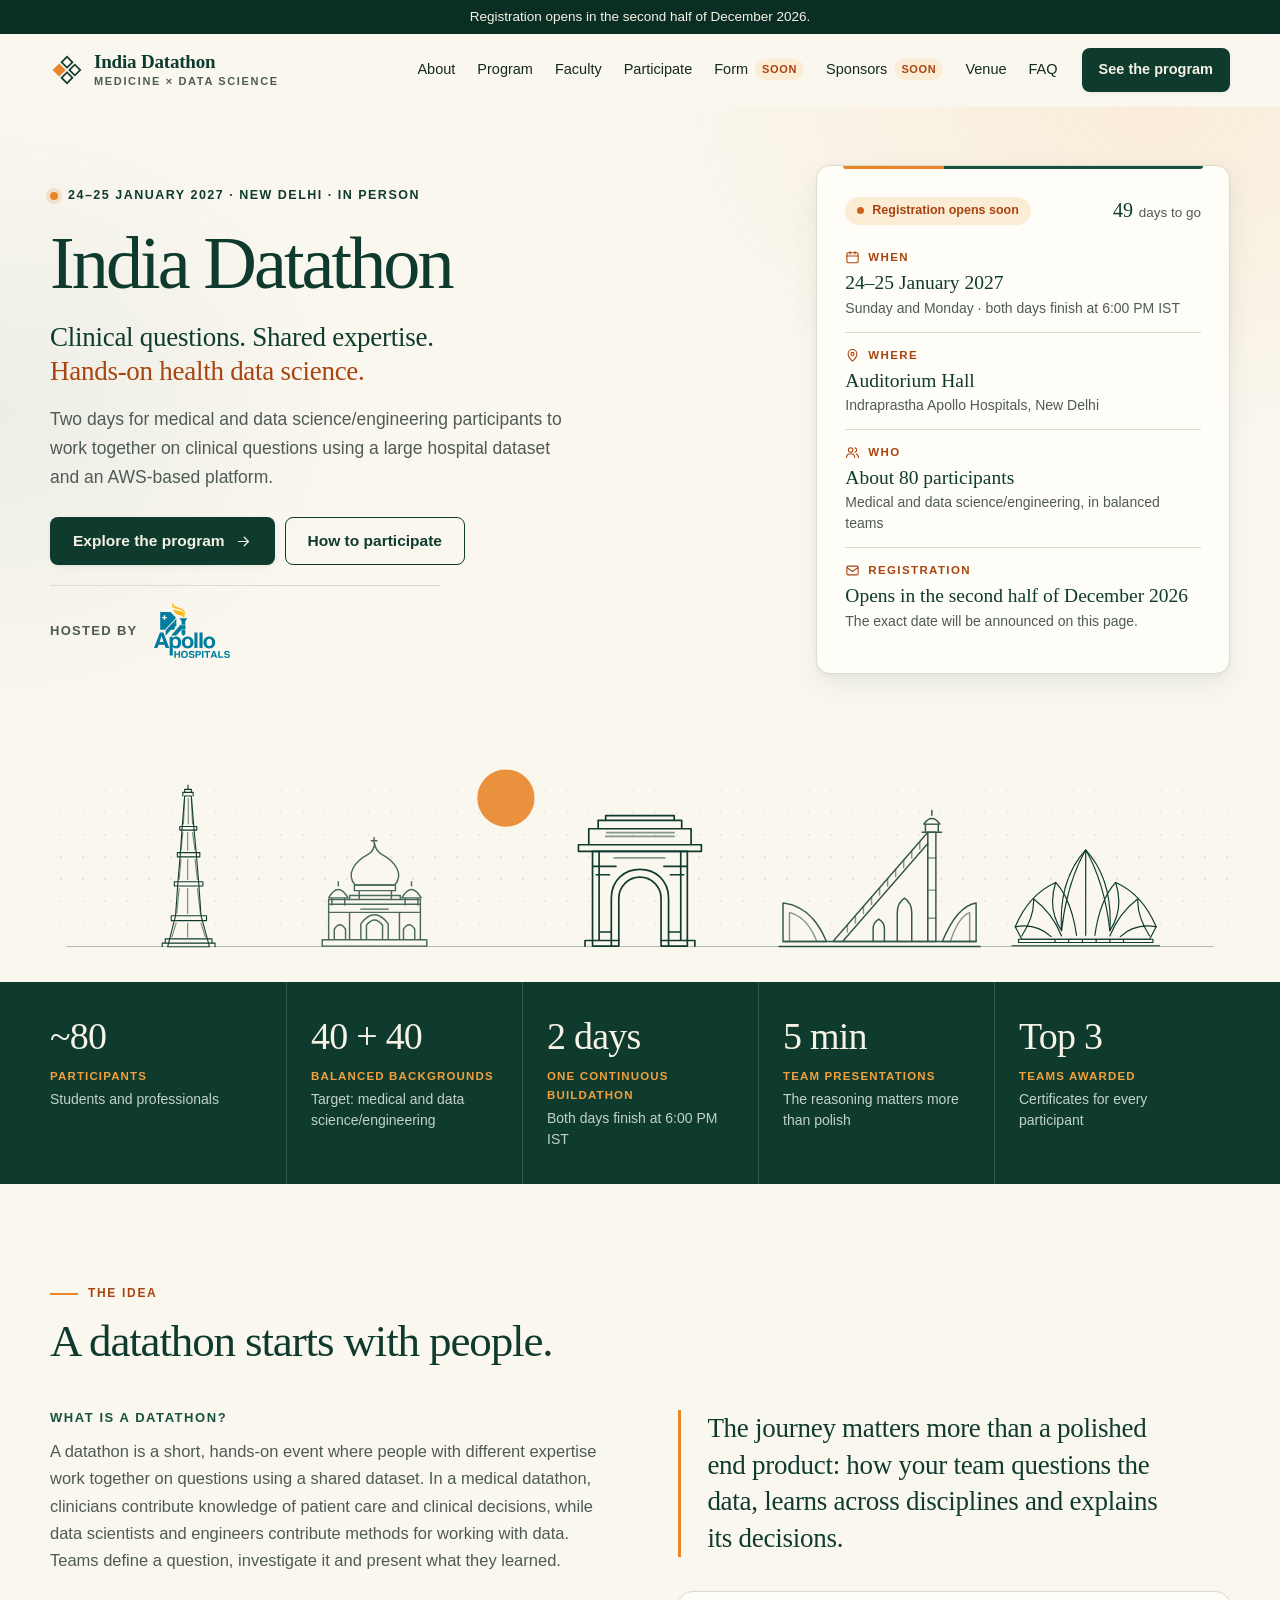
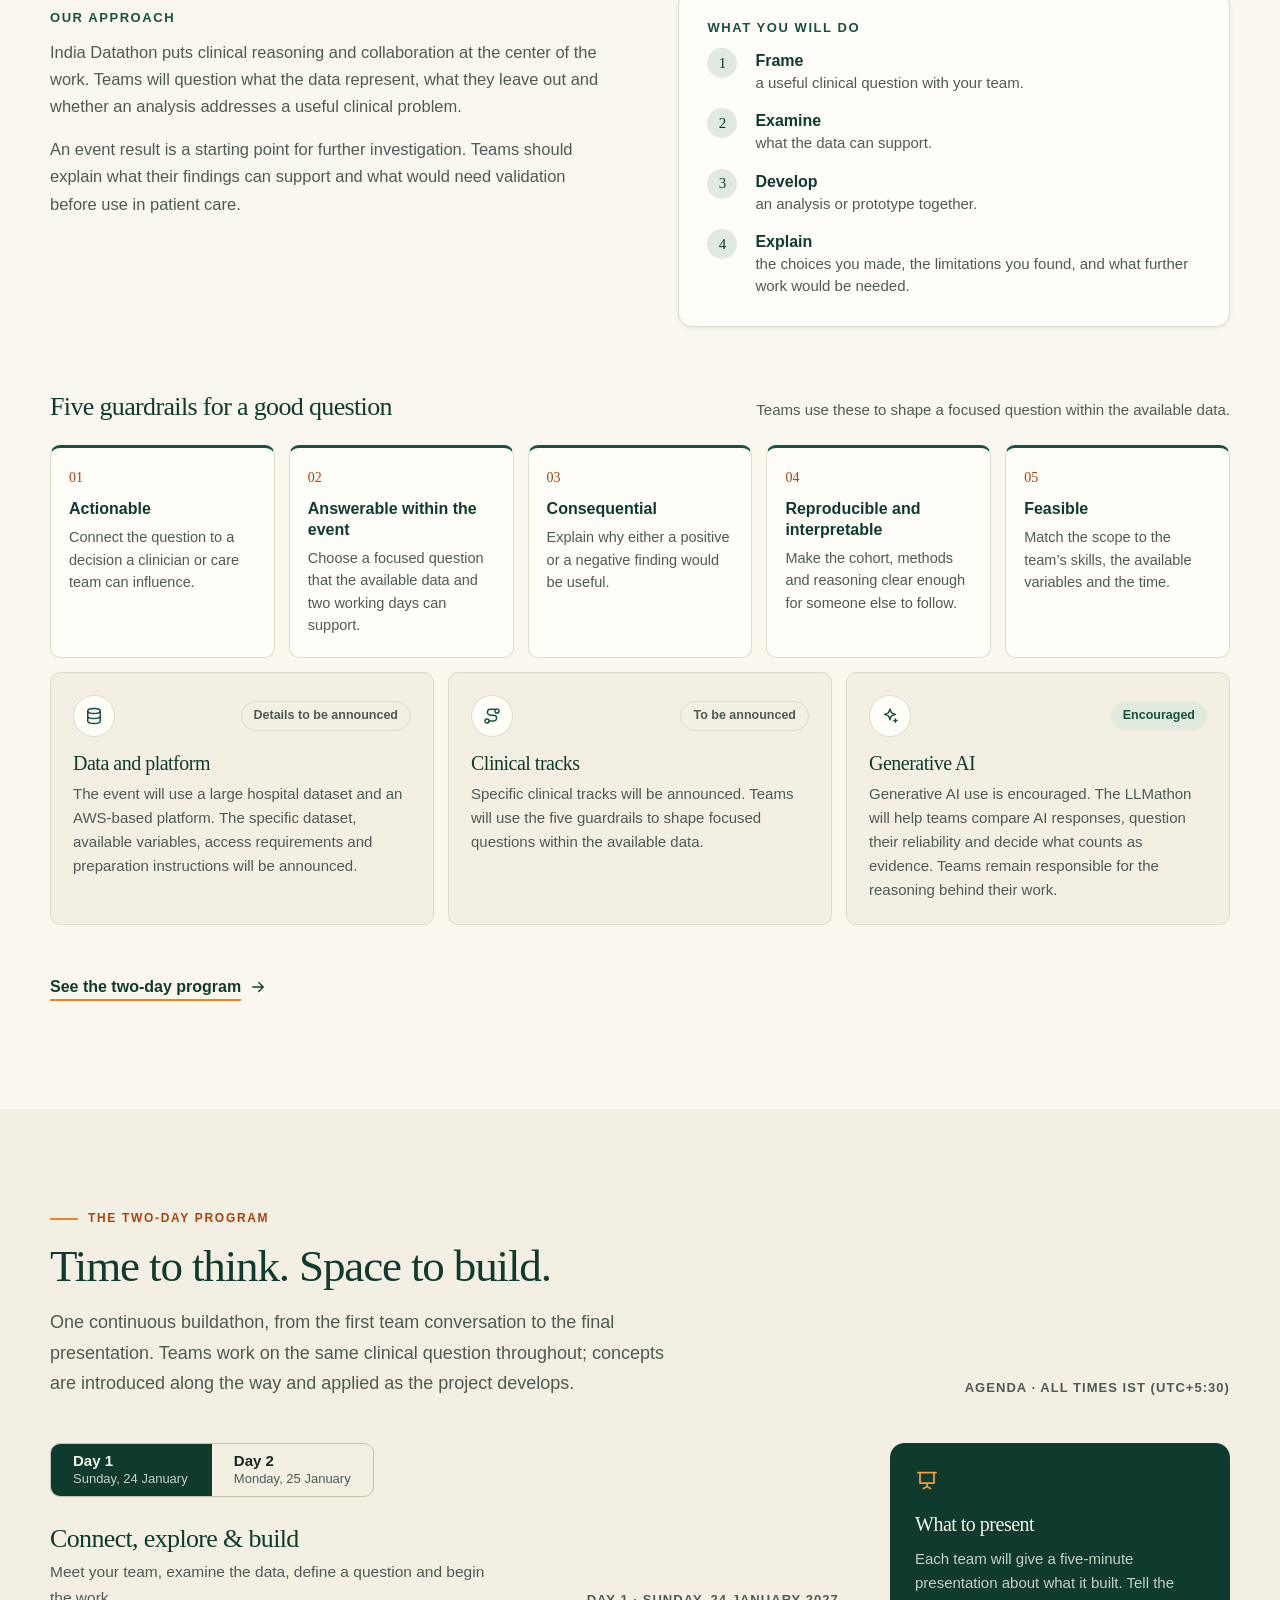
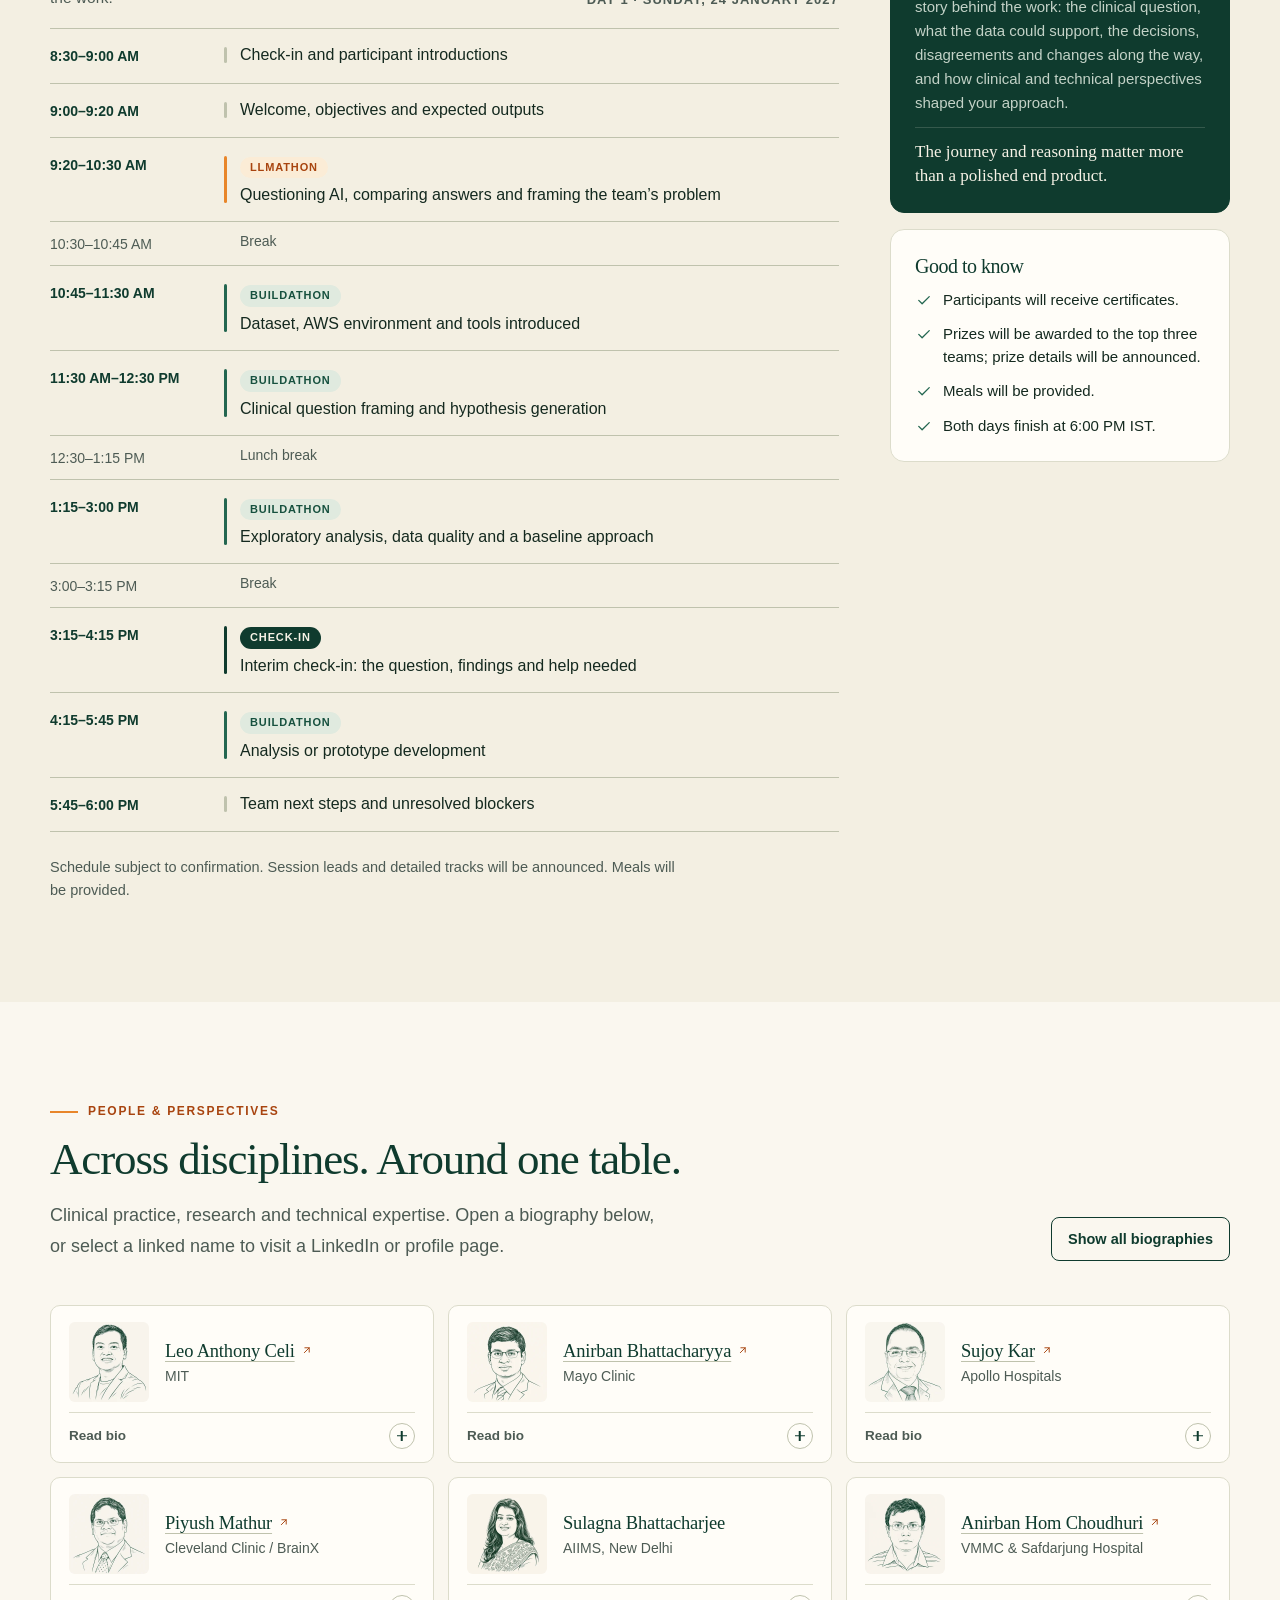
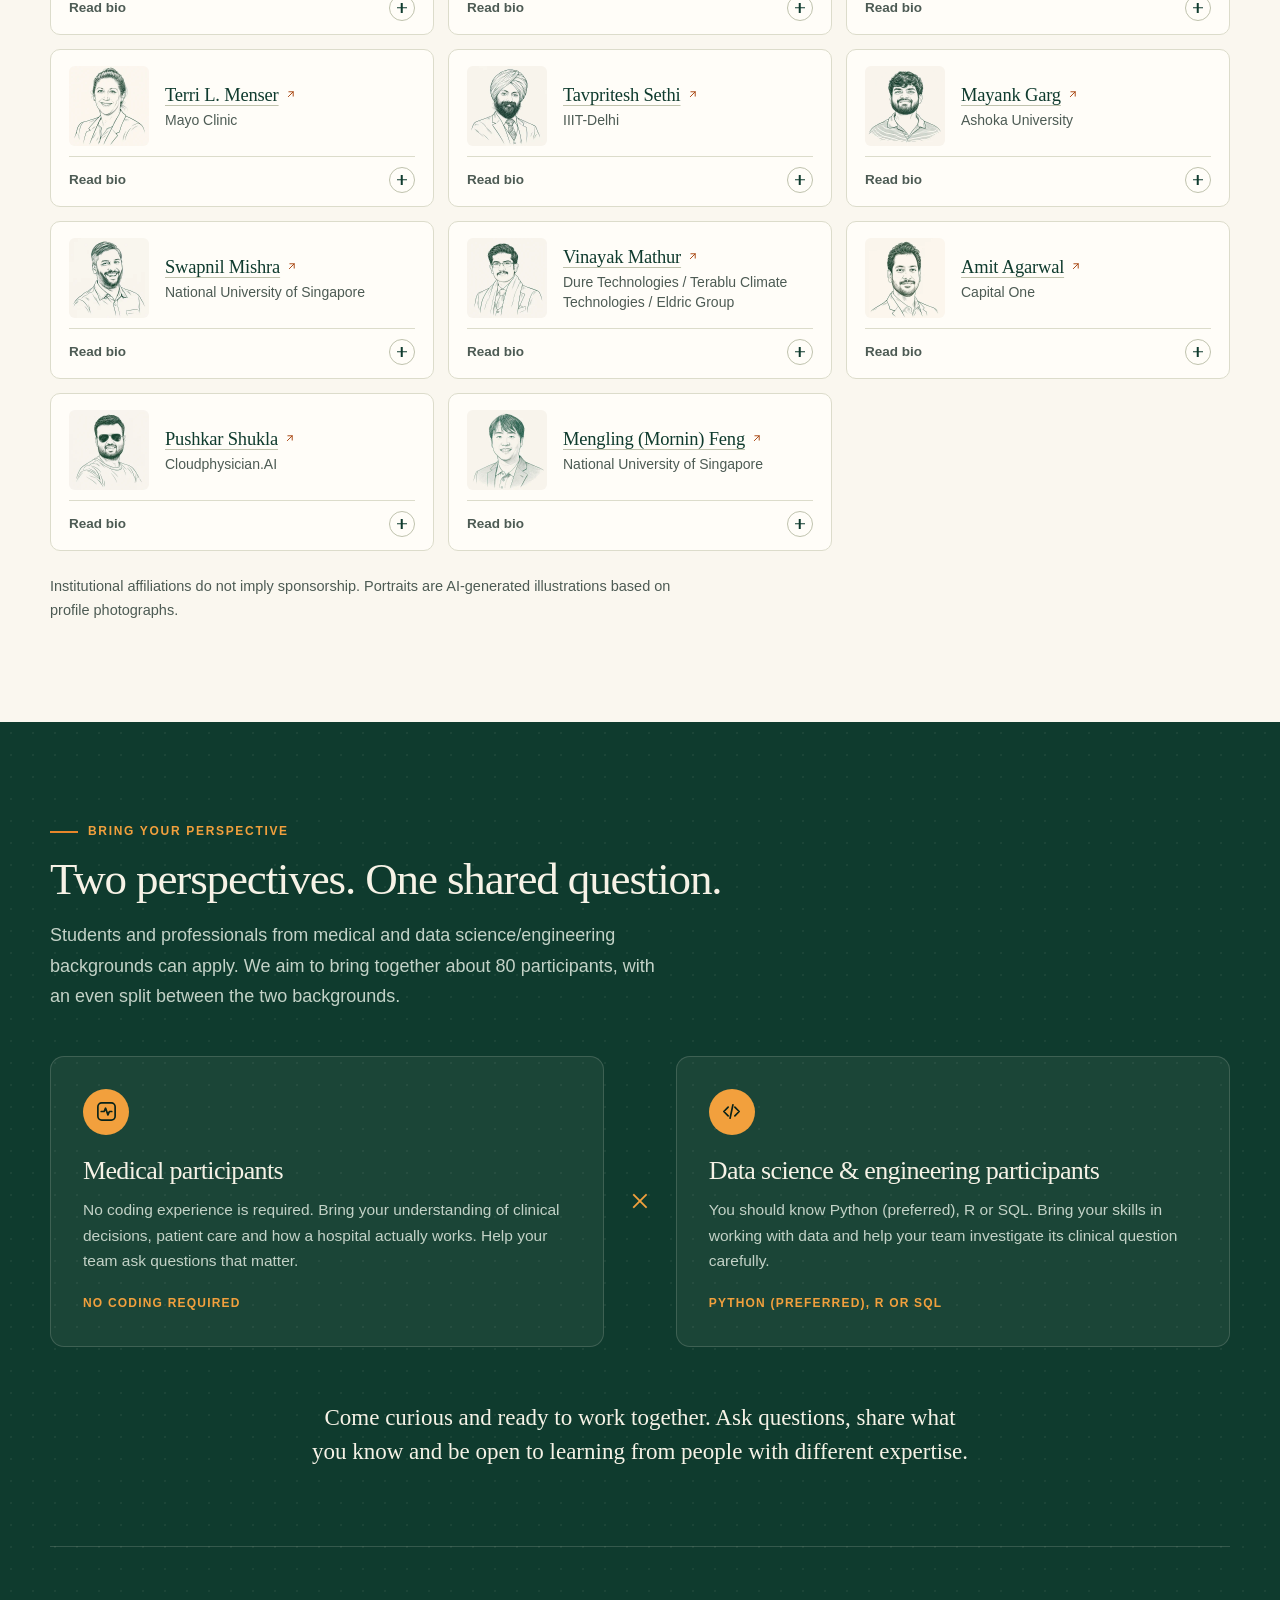
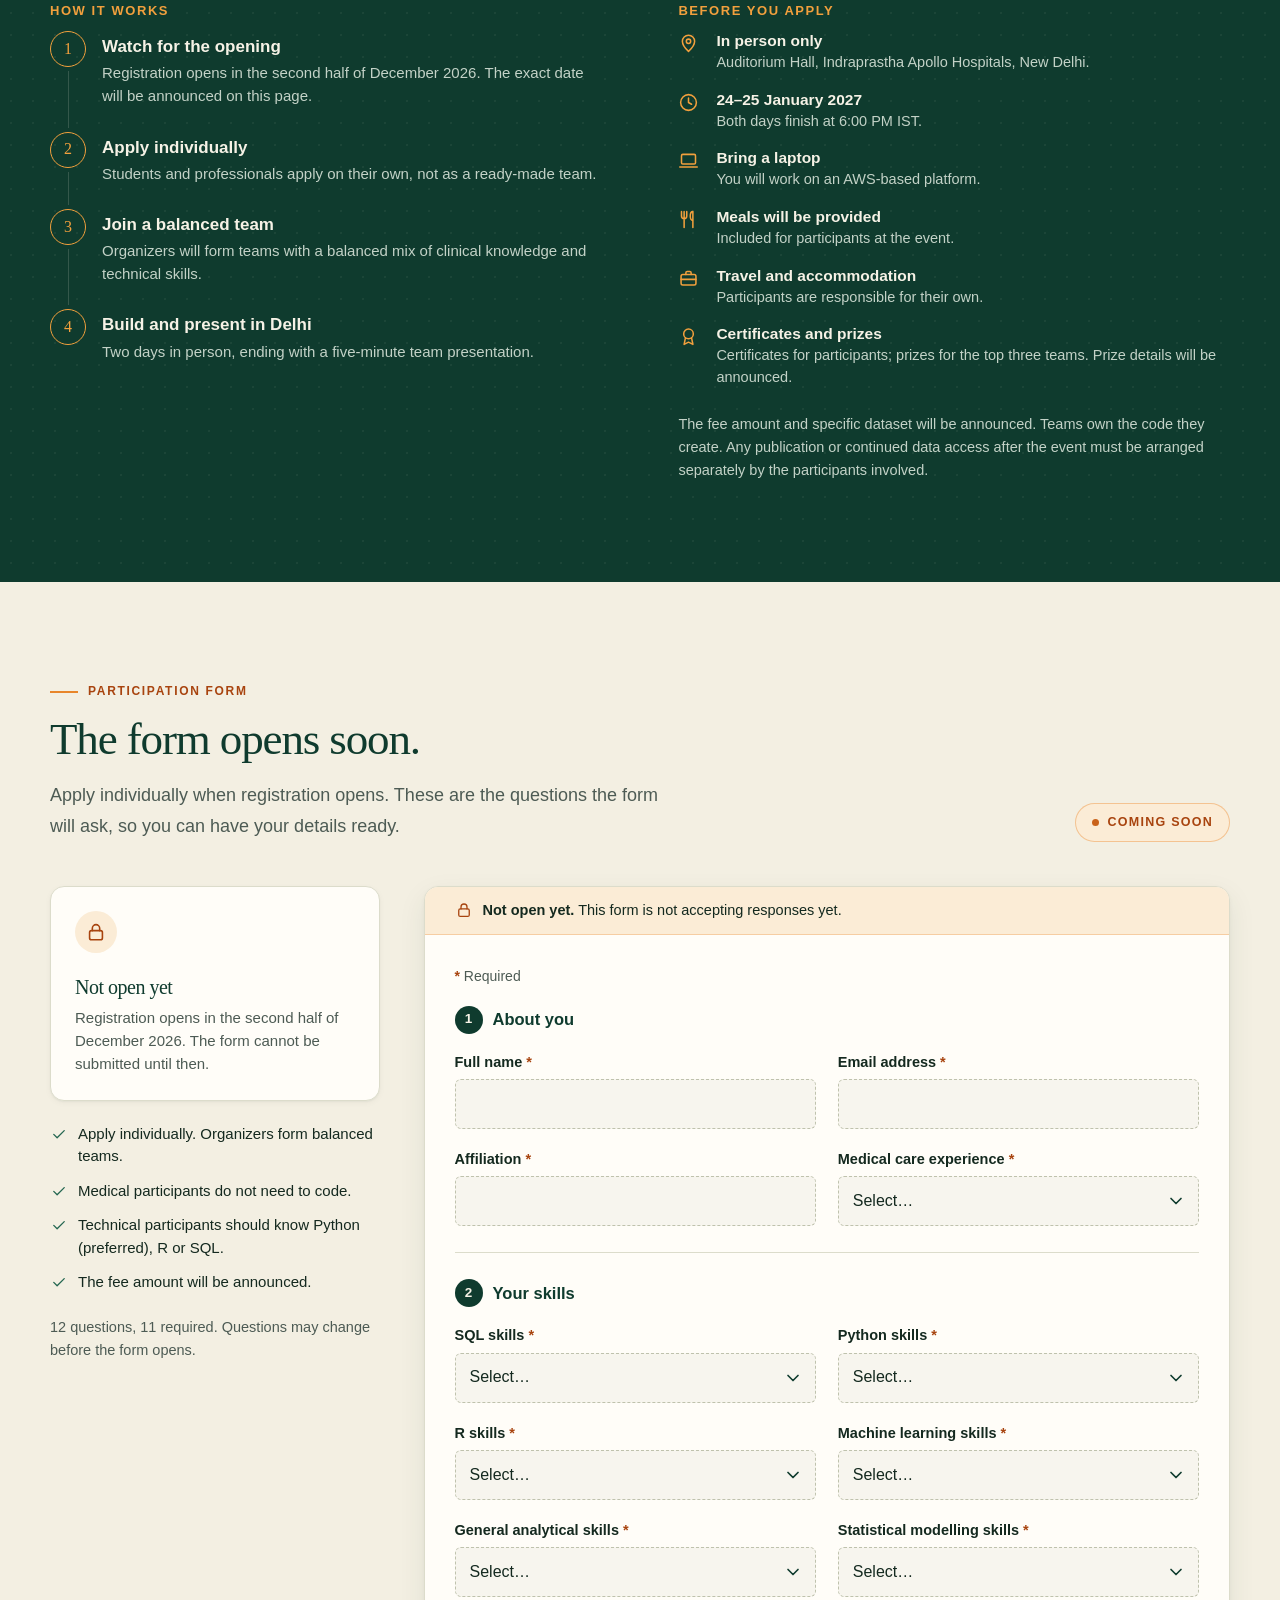
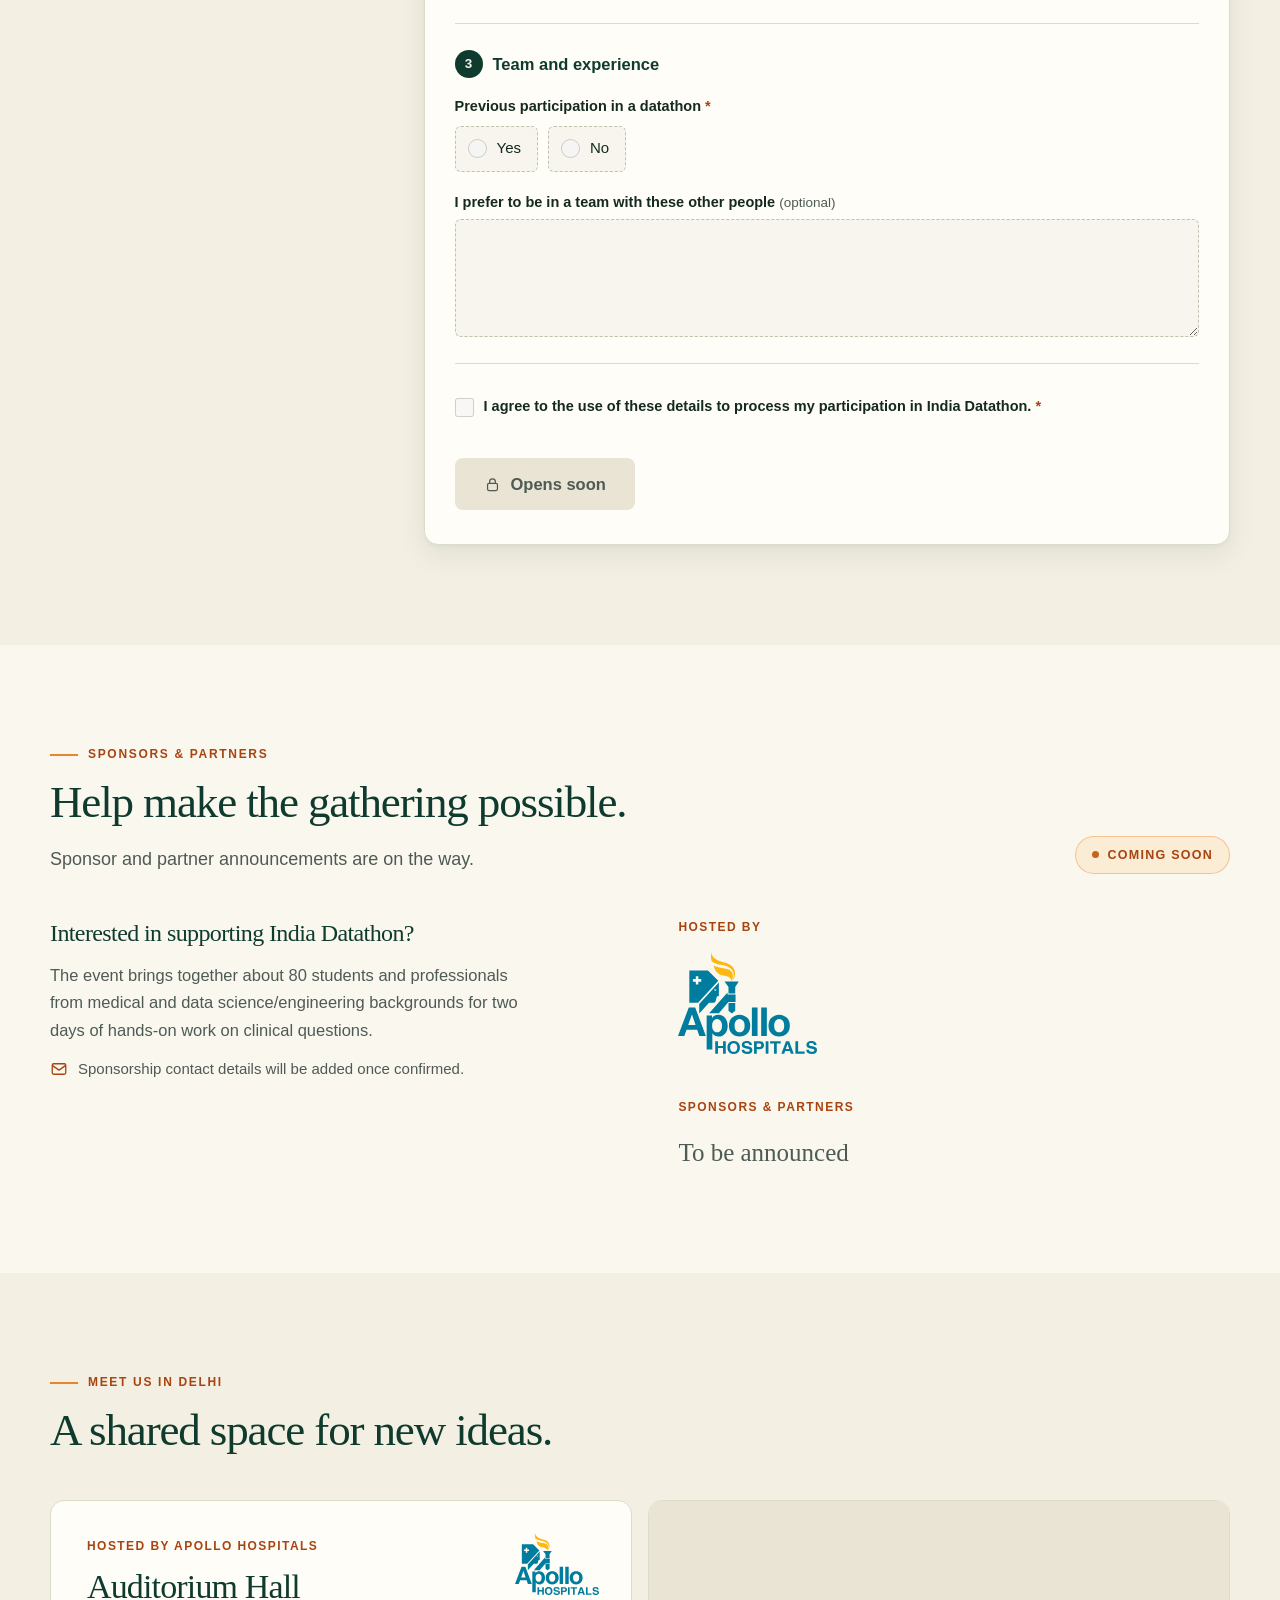
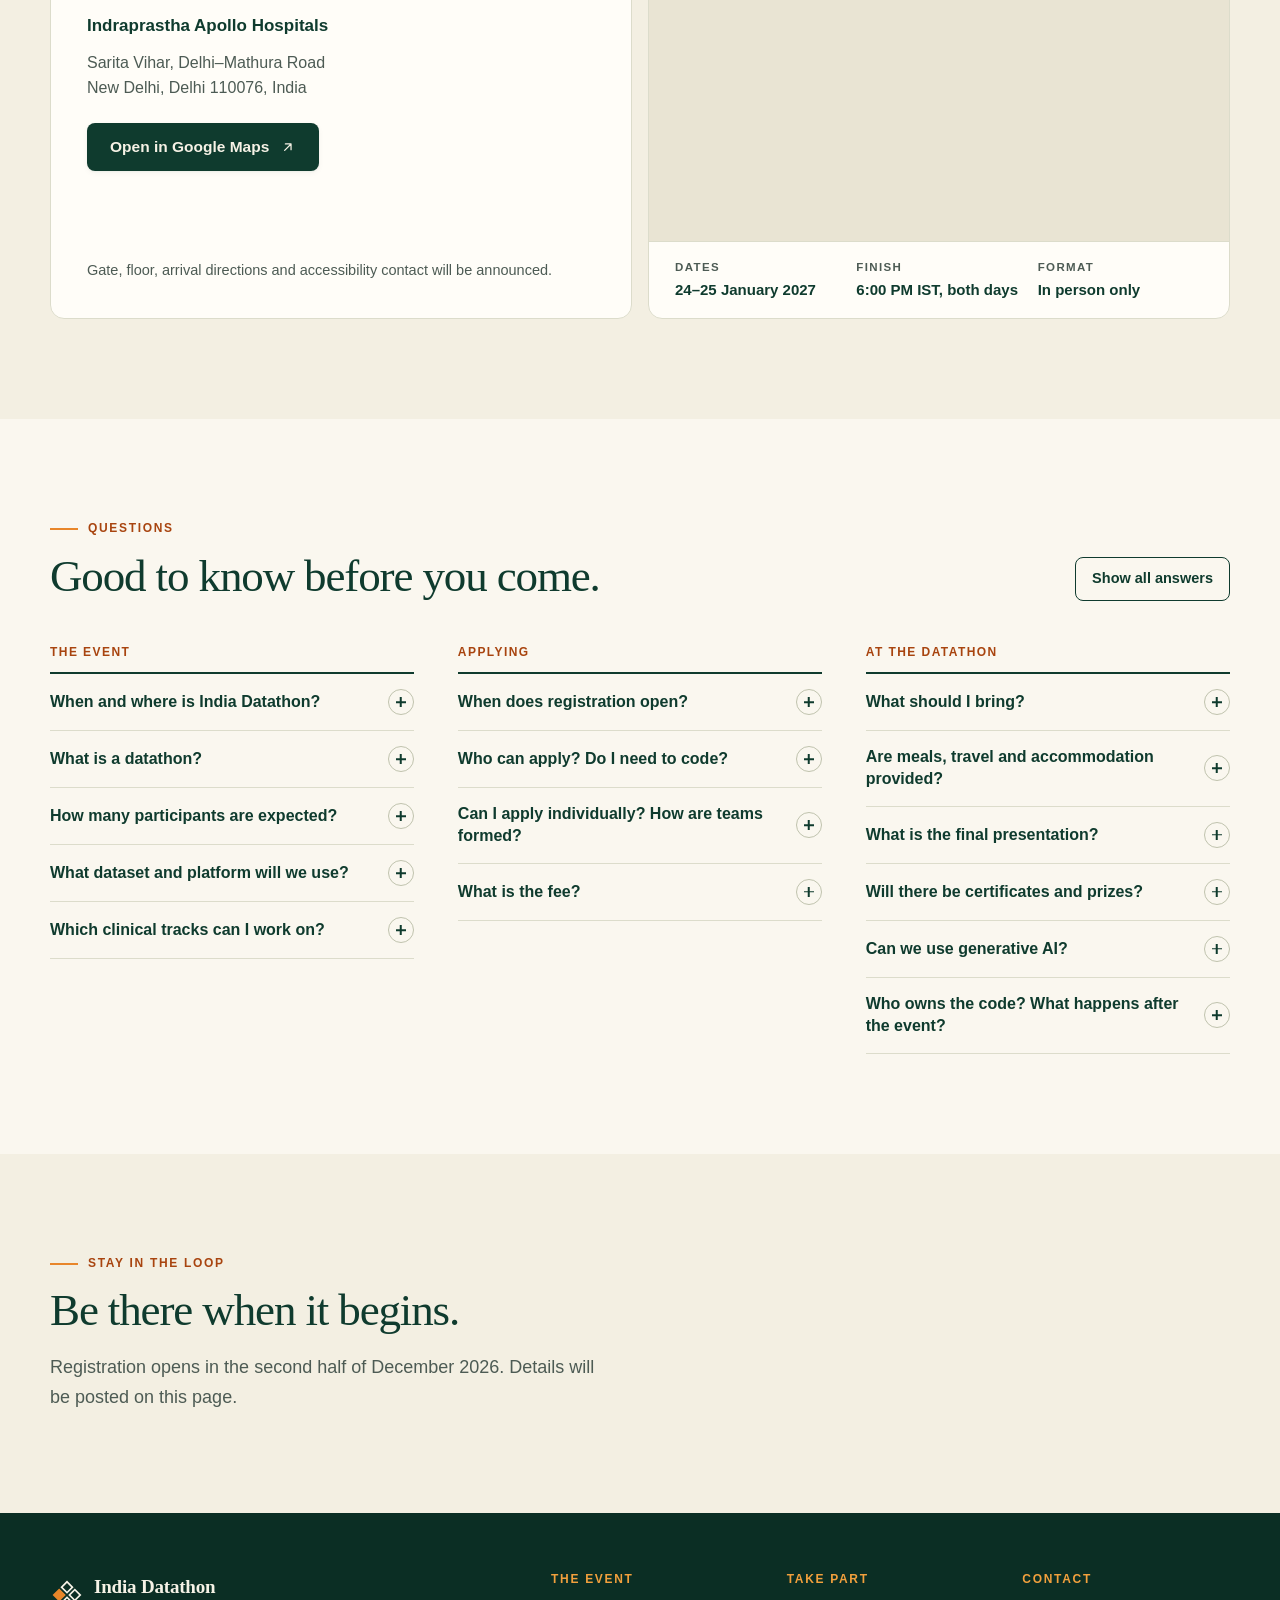
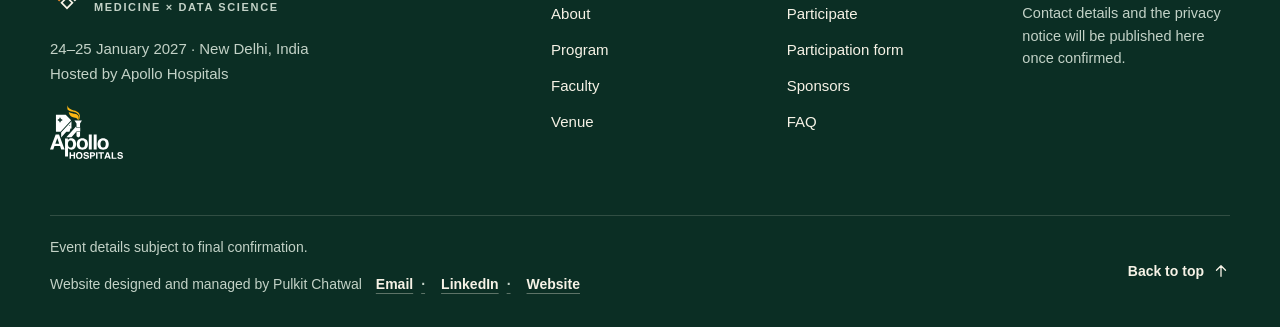
==== commit 648ff1ce: "Footer credit: add email, LinkedIn and website links for Pulkit Chatwal Co-Authored-By: Claude Opus " ====
--- a/site/index.html
+++ b/site/index.html
@@ -18,7 +18,7 @@
   <meta property="og:image:height" content="630">
   <meta name="twitter:card" content="summary_large_image">
   <link rel="icon" href="assets/favicon.svg" type="image/svg+xml">
-  <link rel="stylesheet" href="assets/css/site.css?v=2aba0737">
+  <link rel="stylesheet" href="assets/css/site.css?v=8f833e71">
   <script>document.documentElement.className = 'js';</script>
   <script type="application/ld+json">{"@context": "https://schema.org", "@type": "Event", "name": "India Datathon", "description": "Two days for medical and data science/engineering participants to work together on clinical questions using a large hospital dataset and an AWS-based platform.", "startDate": "2027-01-24", "endDate": "2027-01-25", "eventAttendanceMode": "https://schema.org/OfflineEventAttendanceMode", "eventStatus": "https://schema.org/EventScheduled", "location": {"@type": "Place", "name": "Auditorium Hall, Indraprastha Apollo Hospitals", "address": {"@type": "PostalAddress", "streetAddress": "Sarita Vihar, Delhi–Mathura Road", "addressLocality": "New Delhi", "addressRegion": "Delhi", "postalCode": "110076", "addressCountry": "IN"}}}</script>
   <script type="application/ld+json">{"@context": "https://schema.org", "@type": "FAQPage", "mainEntity": [{"@type": "Question", "name": "When and where is India Datathon?", "acceptedAnswer": {"@type": "Answer", "text": "24–25 January 2027, at Indraprastha Apollo Hospitals in New Delhi. The event is in person only. Both days finish at 6:00 PM IST."}}, {"@type": "Question", "name": "What is a datathon?", "acceptedAnswer": {"@type": "Answer", "text": "A short, collaborative event where people with different expertise investigate questions using a shared dataset. At India Datathon, clinical and technical participants work together to frame a useful clinical question, examine the data and explain what their findings can support."}}, {"@type": "Question", "name": "How many participants are expected?", "acceptedAnswer": {"@type": "Answer", "text": "Approximately 80, with an even split between medical and data science/engineering backgrounds."}}, {"@type": "Question", "name": "What dataset and platform will we use?", "acceptedAnswer": {"@type": "Answer", "text": "A large hospital dataset and an AWS-based platform. The specific dataset is to be announced. Access requirements and preparation instructions will follow."}}, {"@type": "Question", "name": "Which clinical tracks can I work on?", "acceptedAnswer": {"@type": "Answer", "text": "Specific clinical tracks are to be announced. Questions will follow the five guardrails in About."}}, {"@type": "Question", "name": "When does registration open?", "acceptedAnswer": {"@type": "Answer", "text": "Registration opens in the second half of December 2026. The exact date will be announced on this page."}}, {"@type": "Question", "name": "Who can apply? Do I need to code?", "acceptedAnswer": {"@type": "Answer", "text": "Students and professionals from medical and data science/engineering backgrounds can apply. Medical participants do not need to code. Technical participants should know Python (preferred), R or SQL. Bring curiosity and a willingness to work with and learn from teammates with different expertise."}}, {"@type": "Question", "name": "Can I apply individually? How are teams formed?", "acceptedAnswer": {"@type": "Answer", "text": "Yes, apply as an individual. Organizers will form teams with a balanced mix of clinical knowledge and technical skills."}}, {"@type": "Question", "name": "What is the fee?", "acceptedAnswer": {"@type": "Answer", "text": "The fee amount is to be announced."}}, {"@type": "Question", "name": "What should I bring?", "acceptedAnswer": {"@type": "Answer", "text": "Please bring a laptop."}}, {"@type": "Question", "name": "Are meals, travel and accommodation provided?", "acceptedAnswer": {"@type": "Answer", "text": "Meals will be provided. Participants are responsible for their own travel and accommodation."}}, {"@type": "Question", "name": "What is the final presentation?", "acceptedAnswer": {"@type": "Answer", "text": "Each team will give a five-minute presentation about what it built. Tell the story behind the work: the clinical question, what the data could support, the decisions, disagreements and changes along the way, and how clinical and technical perspectives shaped your approach. The journey and reasoning matter more than a polished end product."}}, {"@type": "Question", "name": "Will there be certificates and prizes?", "acceptedAnswer": {"@type": "Answer", "text": "Participants will receive certificates. Prizes will be awarded to the top three teams; prize details will be announced."}}, {"@type": "Question", "name": "Can we use generative AI?", "acceptedAnswer": {"@type": "Answer", "text": "Yes. Generative AI use is encouraged. The LLMathon will help teams compare AI responses, question their reliability and decide what counts as evidence. Teams remain responsible for the reasoning behind their work."}}, {"@type": "Question", "name": "Who owns the code? What happens after the event?", "acceptedAnswer": {"@type": "Answer", "text": "Teams own the code they create. Any publication or continued data access after the event must be arranged separately by the participants involved."}}]}</script>
@@ -408,11 +408,11 @@
     </nav>
   </div>
   <div class="wrap footer-bottom">
-    <p>Event details subject to final confirmation.<span class="footer-credit">Website designed and managed by Pulkit Chatwal</span></p>
+    <p>Event details subject to final confirmation.<span class="footer-credit">Website designed and managed by Pulkit Chatwal<span class="credit-links"><a href="mailto:pulkitchatwal@gmail.com">Email</a><a href="https://www.linkedin.com/in/pulkit-chatwal-1a6a2222b/" target="_blank" rel="noopener">LinkedIn<span class="sr-only"> (opens in a new tab)</span></a><a href="https://pulkitchatwal.github.io/" target="_blank" rel="noopener">Website<span class="sr-only"> (opens in a new tab)</span></a></span></span></p>
     <a class="to-top" href="#home">Back to top <svg class="icon" viewBox="0 0 24 24" width="24" height="24" fill="none" stroke="currentColor" stroke-width="1.75" stroke-linecap="round" stroke-linejoin="round" aria-hidden="true" focusable="false"><path d="M12 19V5M6 11l6-6 6 6"/></svg></a>
   </div>
 </footer>
 
-<script src="assets/js/app.js?v=2aba0737" defer></script>
+<script src="assets/js/app.js?v=8f833e71" defer></script>
 </body>
 </html>
--- a/site/assets/css/site.css
+++ b/site/assets/css/site.css
@@ -586,6 +586,10 @@
 .footer-nav a { display: inline-flex; align-items: center; min-height: 36px; min-width: 44px; color: var(--on-dark); text-decoration: none; }
 .footer-nav a:hover { text-decoration: underline; text-underline-offset: 4px; }
 .footer-credit { display: block; margin-top: 4px; color: var(--on-dark-muted); }
+.credit-links { display: inline-flex; flex-wrap: wrap; margin-left: 6px; }
+.credit-links a { display: inline-flex; align-items: center; min-height: 44px; padding: 0 8px; color: var(--on-dark); font-weight: 700; text-decoration: underline; text-decoration-color: rgba(246, 242, 230, .35); text-underline-offset: 4px; }
+.credit-links a:hover { text-decoration-color: currentColor; }
+.credit-links a + a::before { content: "·"; margin-right: 8px; margin-left: -8px; padding-right: 8px; color: var(--on-dark-muted); text-decoration: none; display: inline-block; }
 .footer-muted { font-size: 14.5px; line-height: 1.55; padding-top: 6px; }
 .footer-bottom { display: flex; justify-content: space-between; align-items: center; gap: 12px 24px; flex-wrap: wrap; padding-block: 20px; border-top: 1px solid var(--line-dark); font-size: 14px; }
 .to-top { display: inline-flex; align-items: center; gap: 8px; min-height: 44px; color: var(--on-dark); font-weight: 600; text-decoration: none; }
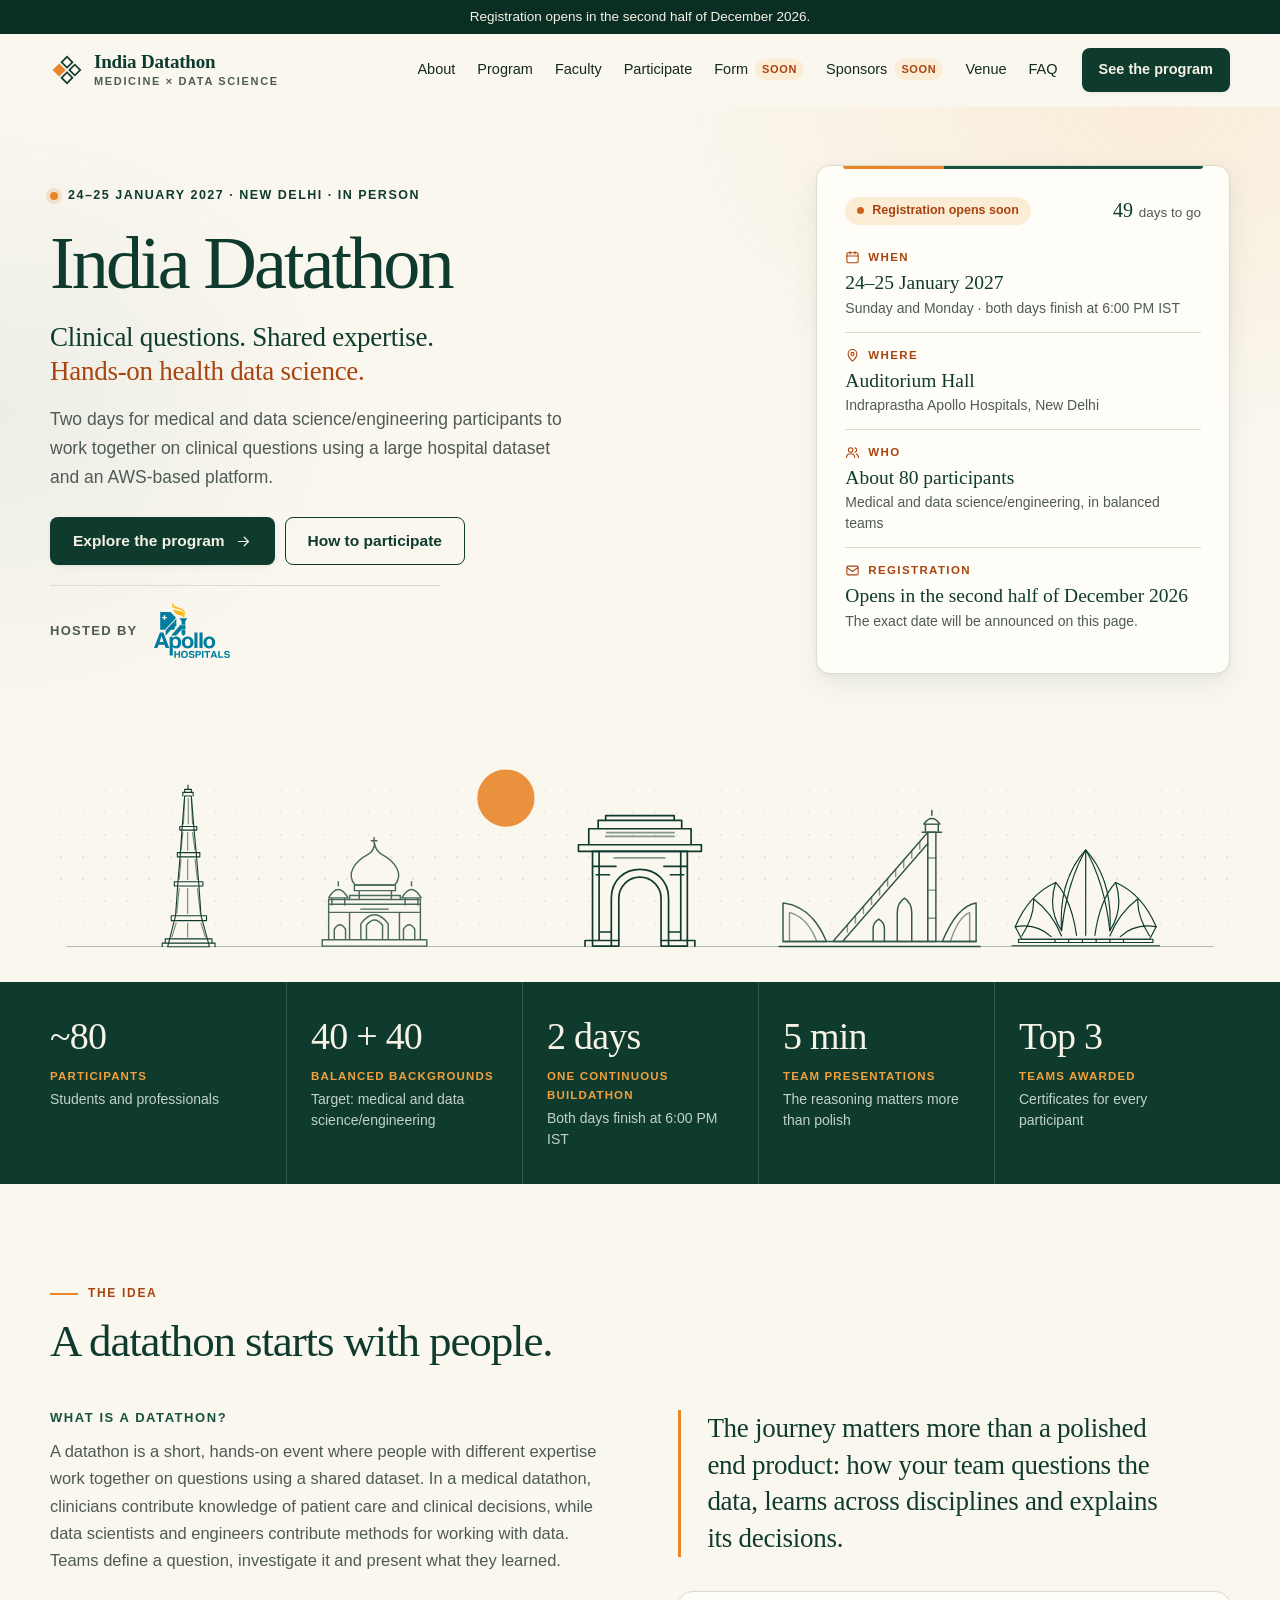
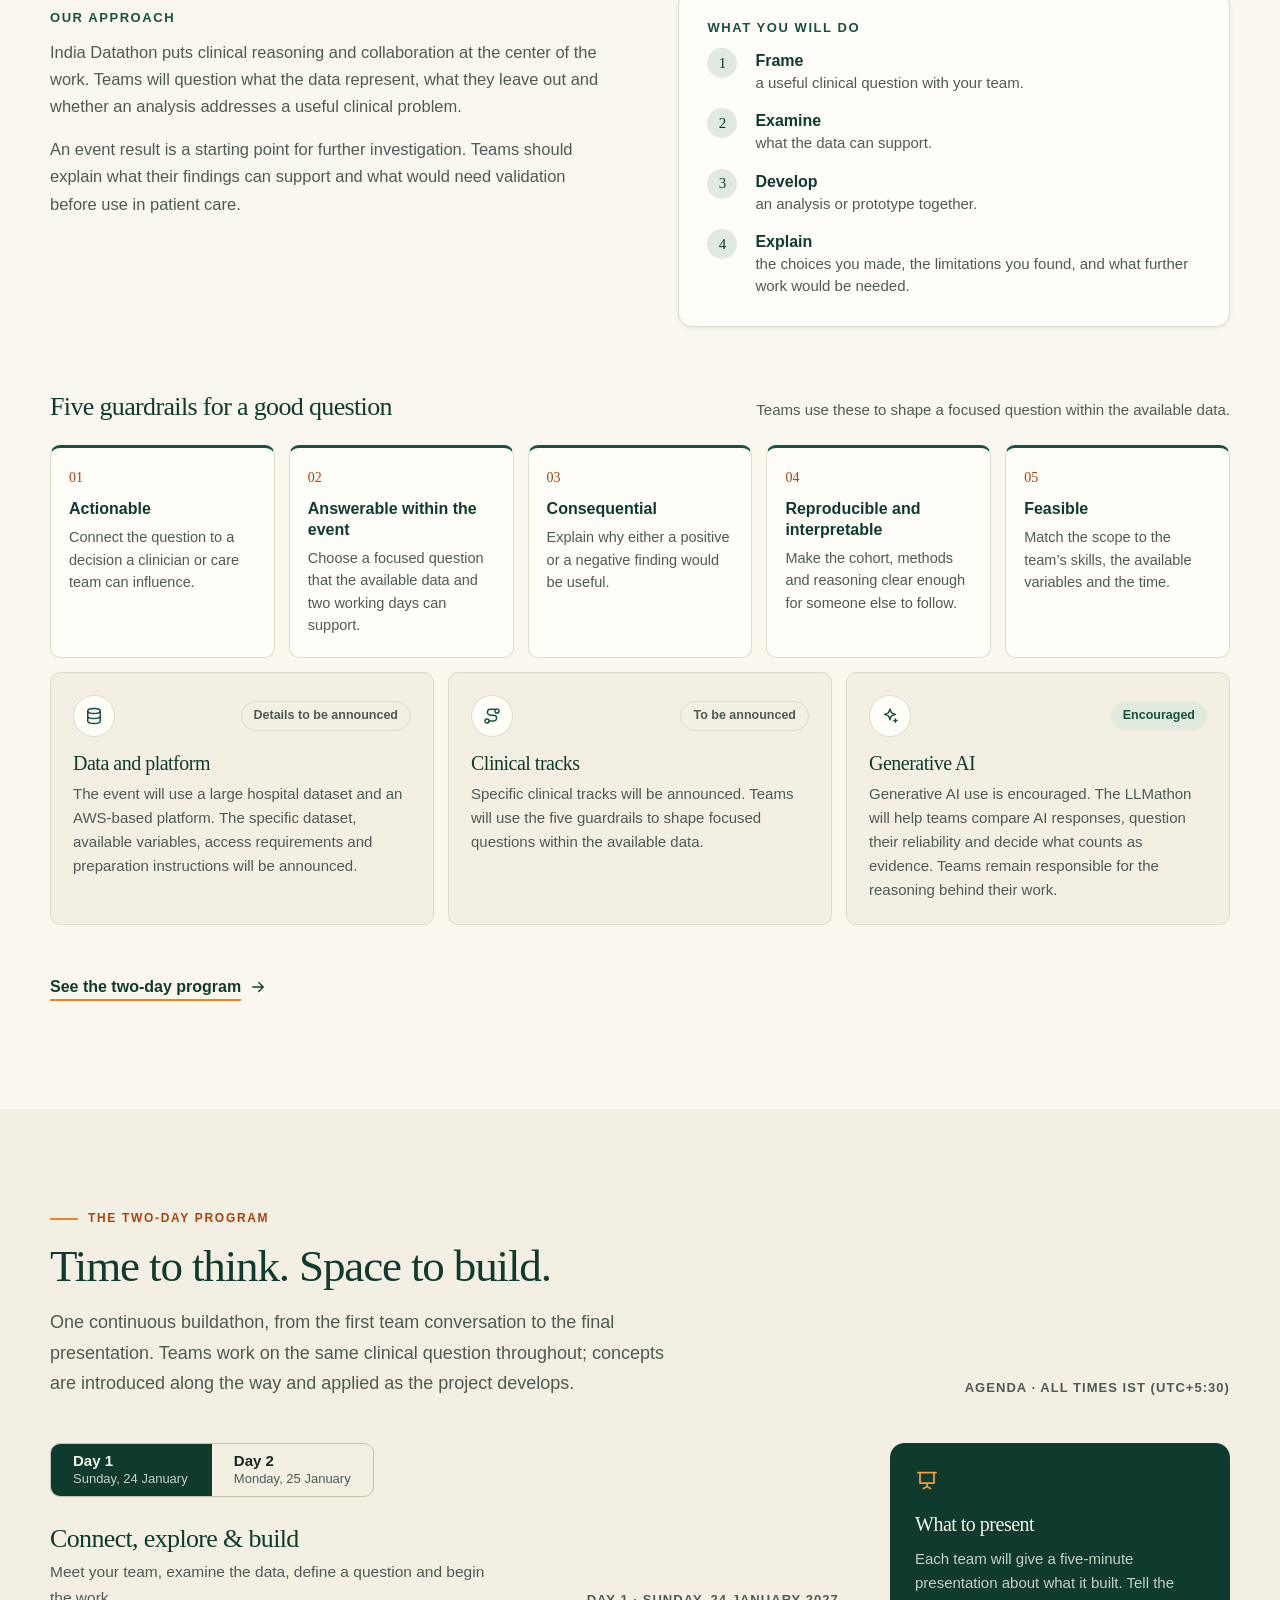
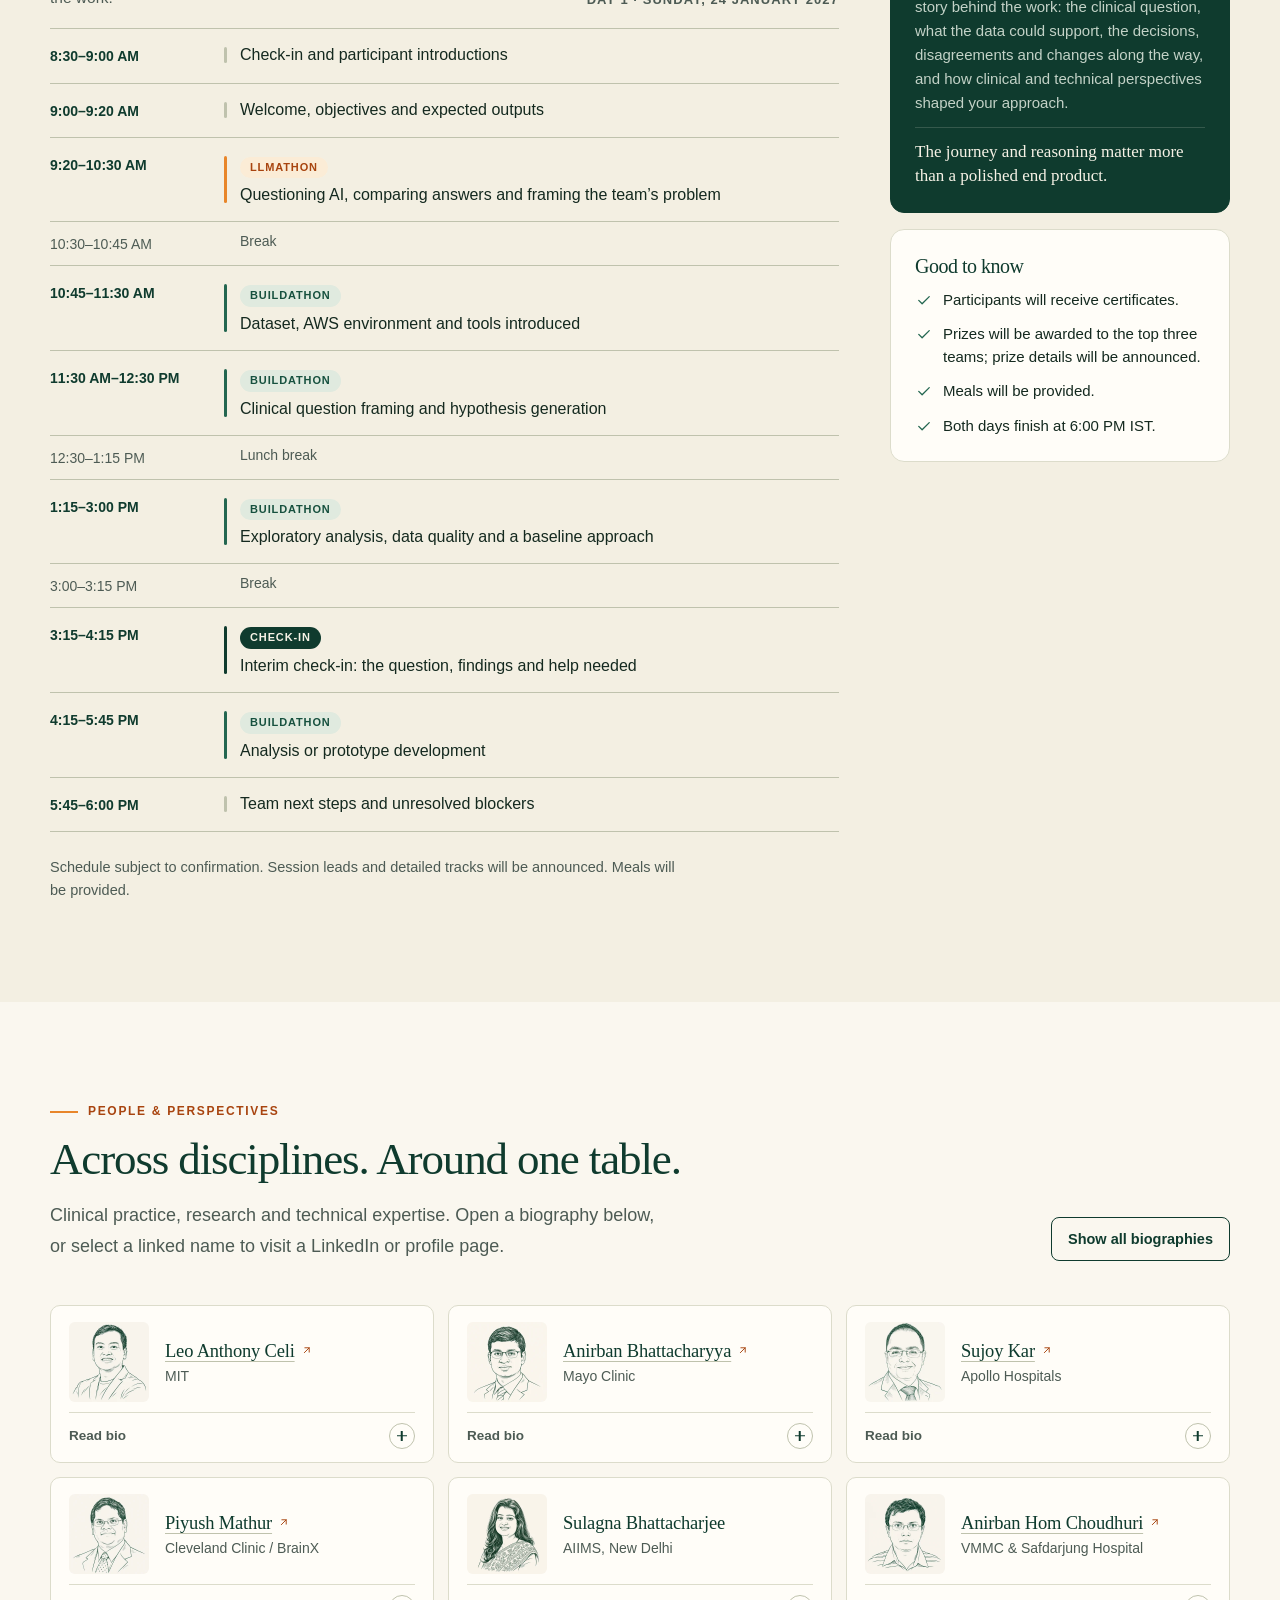
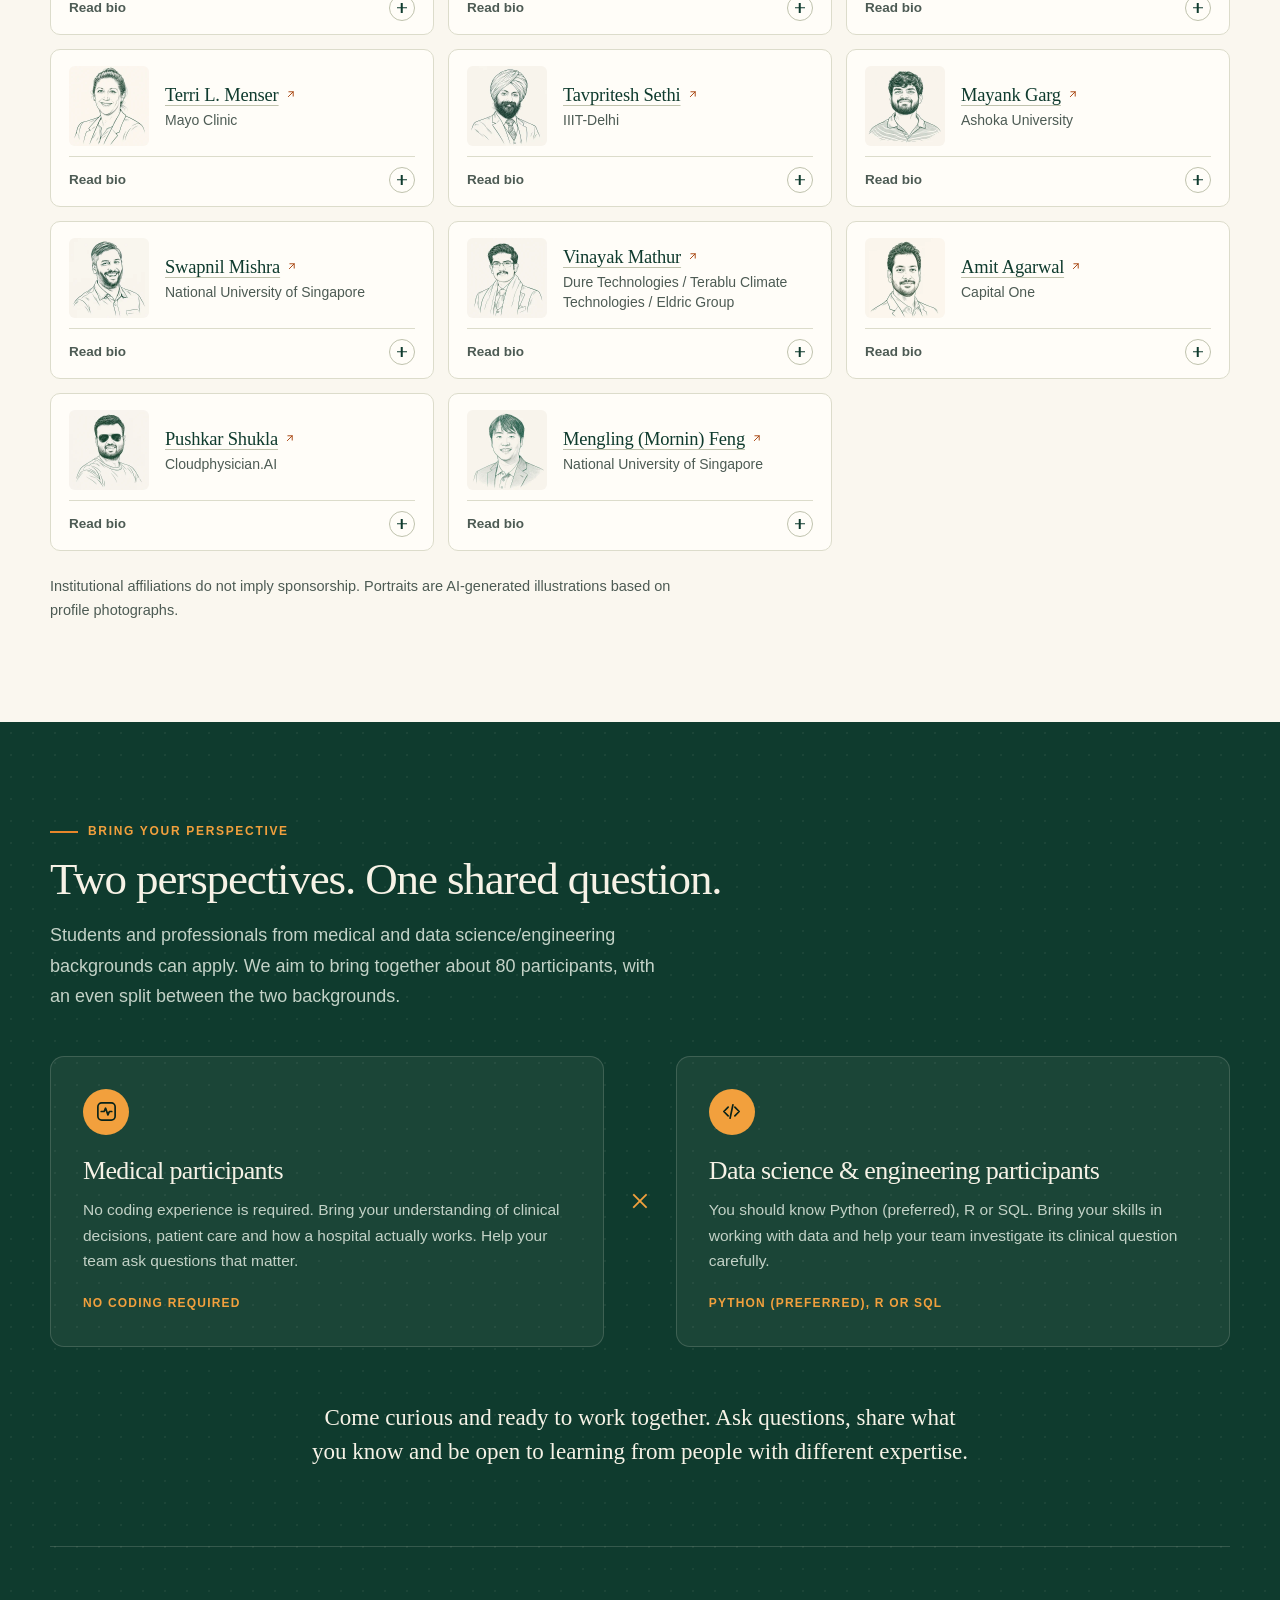
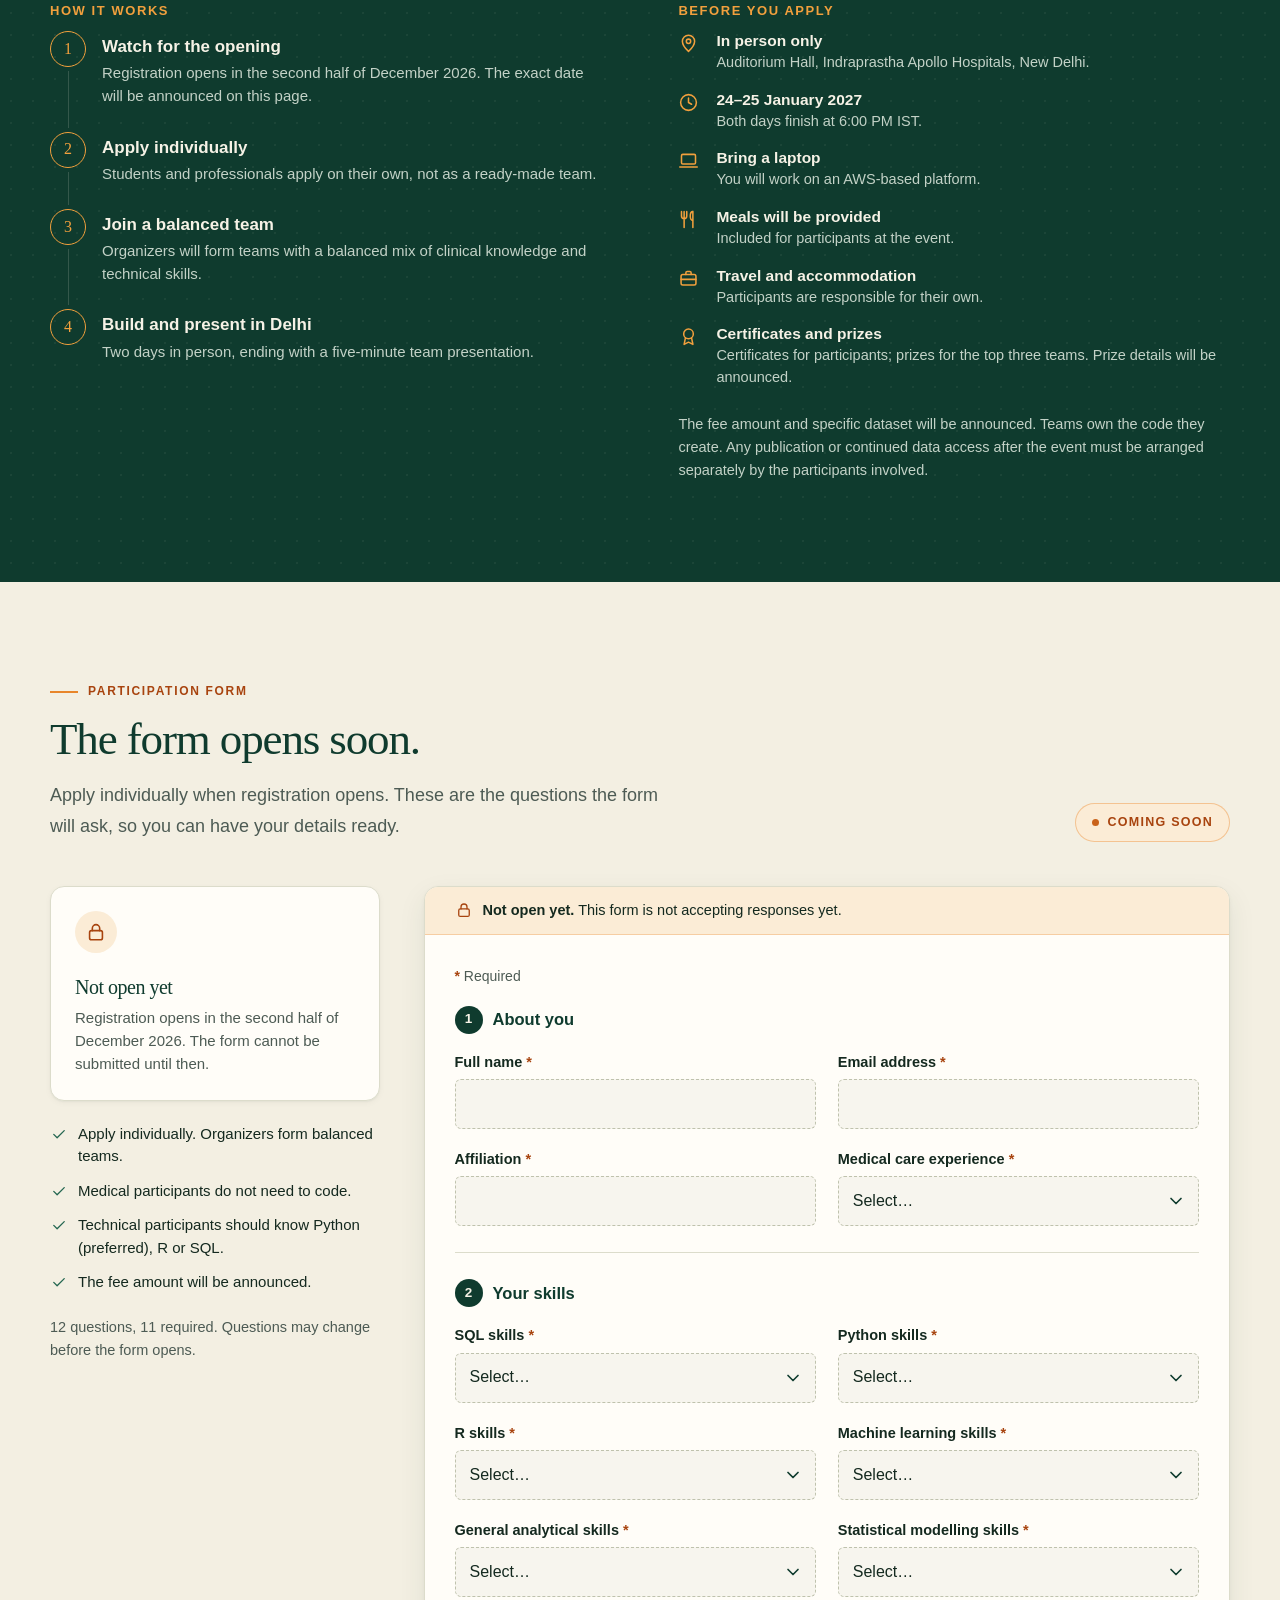
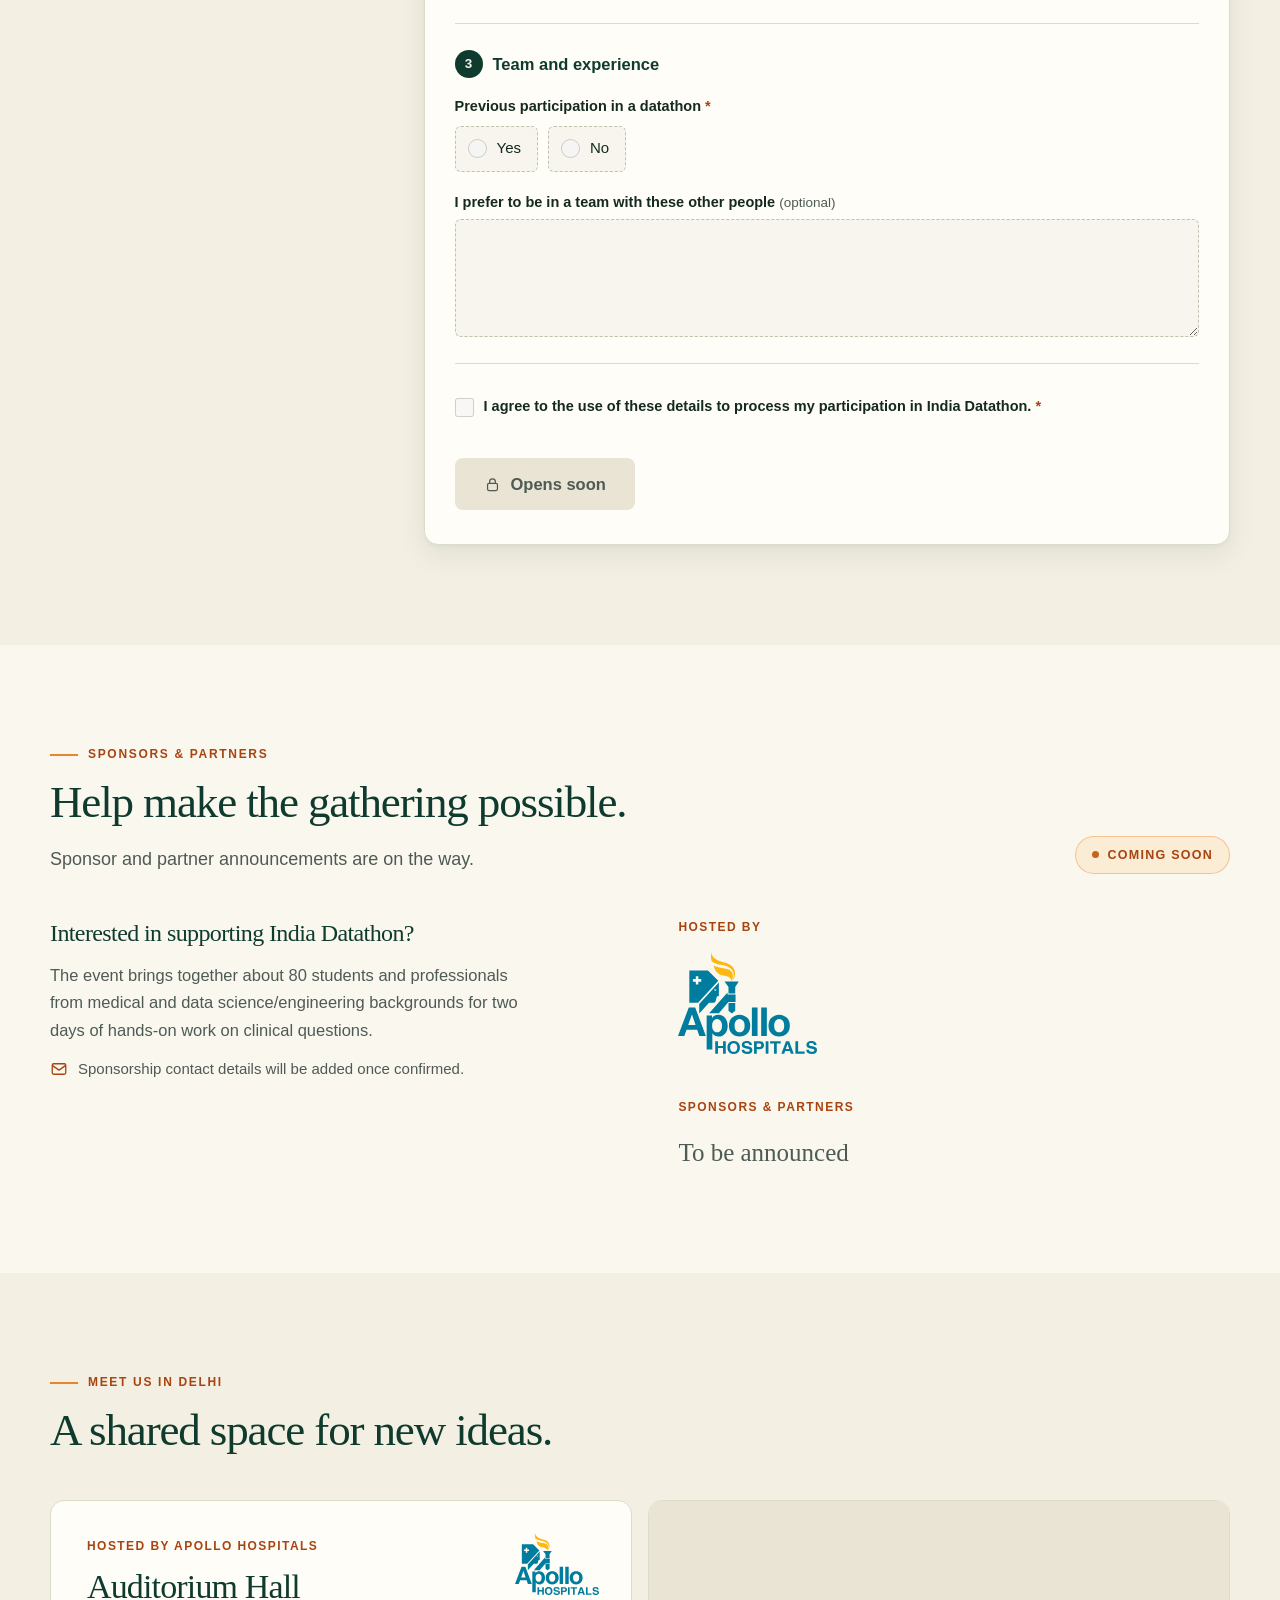
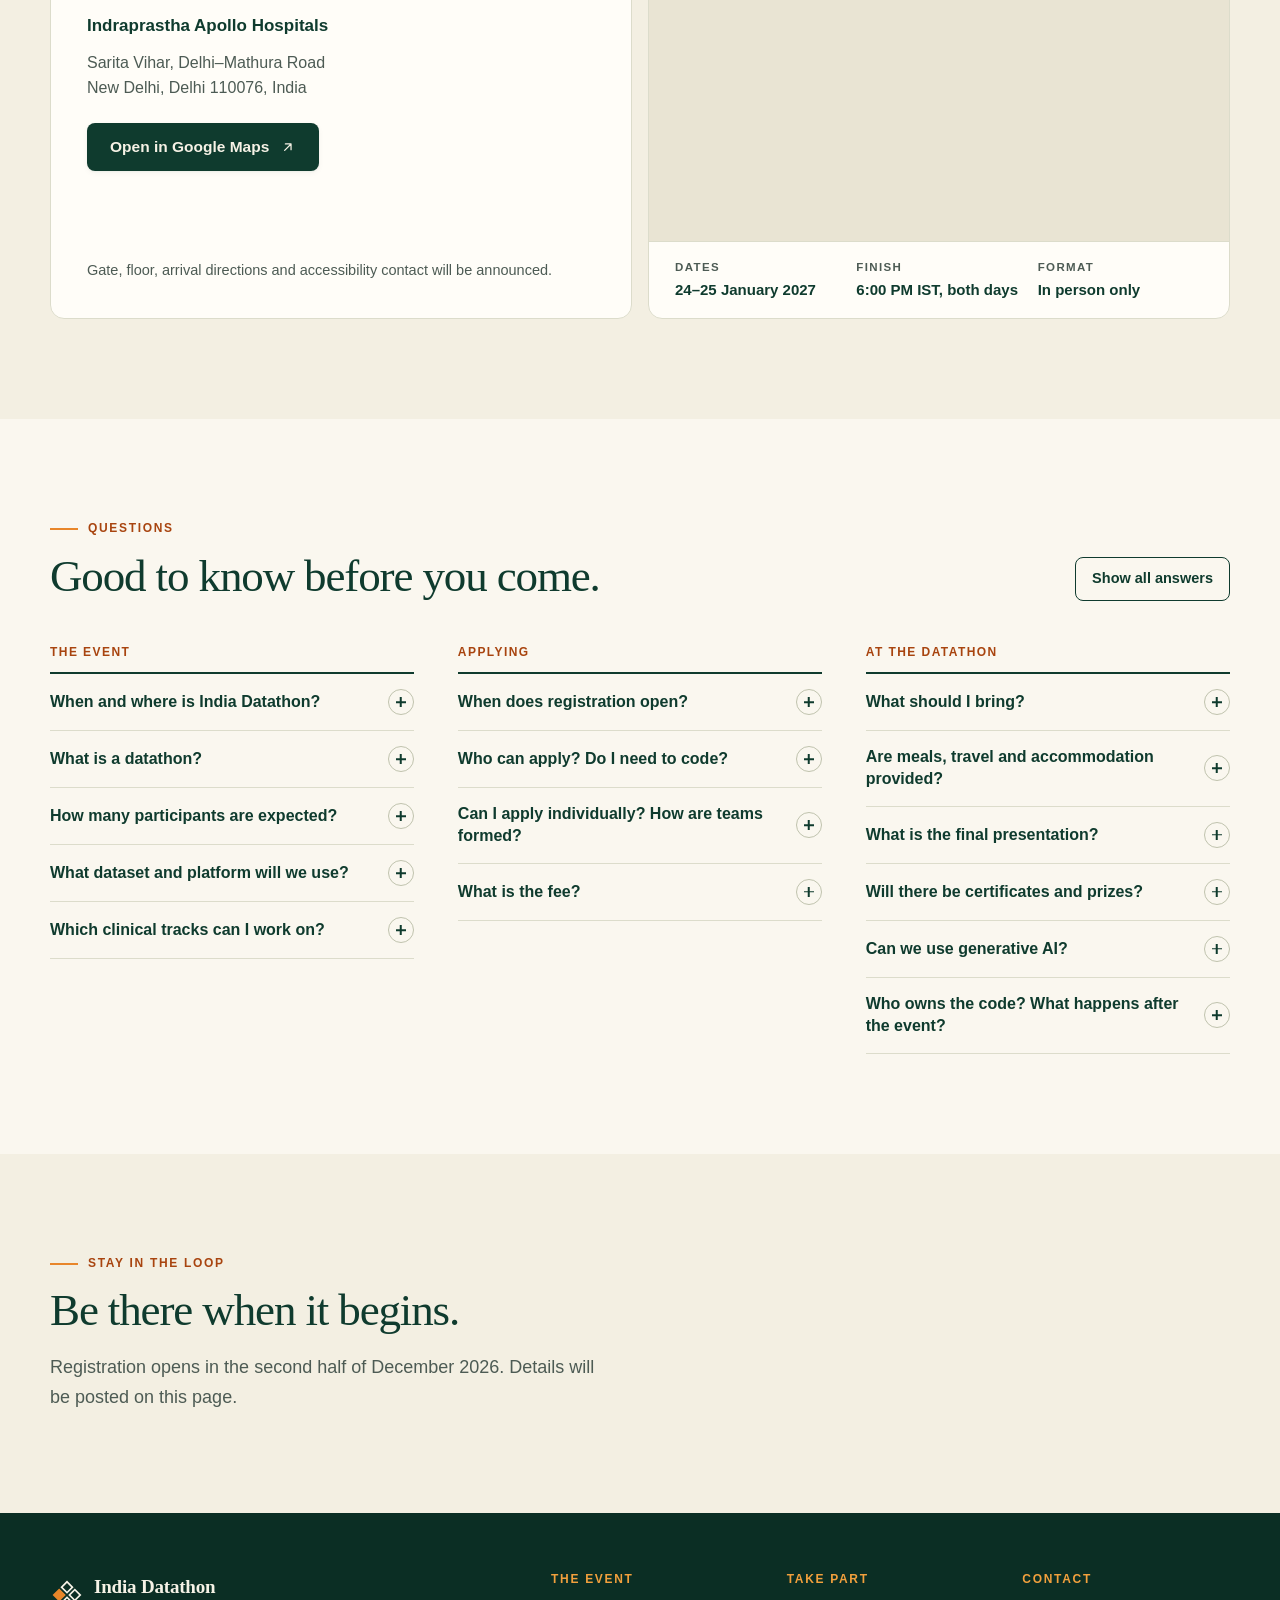
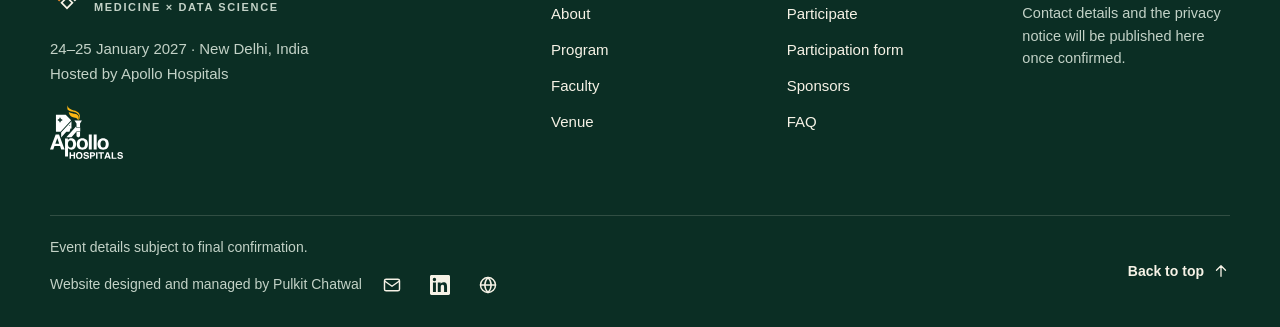
==== commit 39e30035: "Footer credit: show email, LinkedIn and website as icons Co-Authored-By: Claude Opus 5.5 <noreply@an" ====
--- a/site/index.html
+++ b/site/index.html
@@ -18,7 +18,7 @@
   <meta property="og:image:height" content="630">
   <meta name="twitter:card" content="summary_large_image">
   <link rel="icon" href="assets/favicon.svg" type="image/svg+xml">
-  <link rel="stylesheet" href="assets/css/site.css?v=8f833e71">
+  <link rel="stylesheet" href="assets/css/site.css?v=f2c18022">
   <script>document.documentElement.className = 'js';</script>
   <script type="application/ld+json">{"@context": "https://schema.org", "@type": "Event", "name": "India Datathon", "description": "Two days for medical and data science/engineering participants to work together on clinical questions using a large hospital dataset and an AWS-based platform.", "startDate": "2027-01-24", "endDate": "2027-01-25", "eventAttendanceMode": "https://schema.org/OfflineEventAttendanceMode", "eventStatus": "https://schema.org/EventScheduled", "location": {"@type": "Place", "name": "Auditorium Hall, Indraprastha Apollo Hospitals", "address": {"@type": "PostalAddress", "streetAddress": "Sarita Vihar, Delhi–Mathura Road", "addressLocality": "New Delhi", "addressRegion": "Delhi", "postalCode": "110076", "addressCountry": "IN"}}}</script>
   <script type="application/ld+json">{"@context": "https://schema.org", "@type": "FAQPage", "mainEntity": [{"@type": "Question", "name": "When and where is India Datathon?", "acceptedAnswer": {"@type": "Answer", "text": "24–25 January 2027, at Indraprastha Apollo Hospitals in New Delhi. The event is in person only. Both days finish at 6:00 PM IST."}}, {"@type": "Question", "name": "What is a datathon?", "acceptedAnswer": {"@type": "Answer", "text": "A short, collaborative event where people with different expertise investigate questions using a shared dataset. At India Datathon, clinical and technical participants work together to frame a useful clinical question, examine the data and explain what their findings can support."}}, {"@type": "Question", "name": "How many participants are expected?", "acceptedAnswer": {"@type": "Answer", "text": "Approximately 80, with an even split between medical and data science/engineering backgrounds."}}, {"@type": "Question", "name": "What dataset and platform will we use?", "acceptedAnswer": {"@type": "Answer", "text": "A large hospital dataset and an AWS-based platform. The specific dataset is to be announced. Access requirements and preparation instructions will follow."}}, {"@type": "Question", "name": "Which clinical tracks can I work on?", "acceptedAnswer": {"@type": "Answer", "text": "Specific clinical tracks are to be announced. Questions will follow the five guardrails in About."}}, {"@type": "Question", "name": "When does registration open?", "acceptedAnswer": {"@type": "Answer", "text": "Registration opens in the second half of December 2026. The exact date will be announced on this page."}}, {"@type": "Question", "name": "Who can apply? Do I need to code?", "acceptedAnswer": {"@type": "Answer", "text": "Students and professionals from medical and data science/engineering backgrounds can apply. Medical participants do not need to code. Technical participants should know Python (preferred), R or SQL. Bring curiosity and a willingness to work with and learn from teammates with different expertise."}}, {"@type": "Question", "name": "Can I apply individually? How are teams formed?", "acceptedAnswer": {"@type": "Answer", "text": "Yes, apply as an individual. Organizers will form teams with a balanced mix of clinical knowledge and technical skills."}}, {"@type": "Question", "name": "What is the fee?", "acceptedAnswer": {"@type": "Answer", "text": "The fee amount is to be announced."}}, {"@type": "Question", "name": "What should I bring?", "acceptedAnswer": {"@type": "Answer", "text": "Please bring a laptop."}}, {"@type": "Question", "name": "Are meals, travel and accommodation provided?", "acceptedAnswer": {"@type": "Answer", "text": "Meals will be provided. Participants are responsible for their own travel and accommodation."}}, {"@type": "Question", "name": "What is the final presentation?", "acceptedAnswer": {"@type": "Answer", "text": "Each team will give a five-minute presentation about what it built. Tell the story behind the work: the clinical question, what the data could support, the decisions, disagreements and changes along the way, and how clinical and technical perspectives shaped your approach. The journey and reasoning matter more than a polished end product."}}, {"@type": "Question", "name": "Will there be certificates and prizes?", "acceptedAnswer": {"@type": "Answer", "text": "Participants will receive certificates. Prizes will be awarded to the top three teams; prize details will be announced."}}, {"@type": "Question", "name": "Can we use generative AI?", "acceptedAnswer": {"@type": "Answer", "text": "Yes. Generative AI use is encouraged. The LLMathon will help teams compare AI responses, question their reliability and decide what counts as evidence. Teams remain responsible for the reasoning behind their work."}}, {"@type": "Question", "name": "Who owns the code? What happens after the event?", "acceptedAnswer": {"@type": "Answer", "text": "Teams own the code they create. Any publication or continued data access after the event must be arranged separately by the participants involved."}}]}</script>
@@ -408,11 +408,11 @@
     </nav>
   </div>
   <div class="wrap footer-bottom">
-    <p>Event details subject to final confirmation.<span class="footer-credit">Website designed and managed by Pulkit Chatwal<span class="credit-links"><a href="mailto:pulkitchatwal@gmail.com">Email</a><a href="https://www.linkedin.com/in/pulkit-chatwal-1a6a2222b/" target="_blank" rel="noopener">LinkedIn<span class="sr-only"> (opens in a new tab)</span></a><a href="https://pulkitchatwal.github.io/" target="_blank" rel="noopener">Website<span class="sr-only"> (opens in a new tab)</span></a></span></span></p>
+    <p>Event details subject to final confirmation.<span class="footer-credit">Website designed and managed by Pulkit Chatwal<span class="credit-links"><a href="mailto:pulkitchatwal@gmail.com" title="Email Pulkit Chatwal" aria-label="Email Pulkit Chatwal"><svg class="icon" viewBox="0 0 24 24" width="24" height="24" fill="none" stroke="currentColor" stroke-width="1.75" stroke-linecap="round" stroke-linejoin="round" aria-hidden="true" focusable="false"><rect x="3" y="5" width="18" height="14" rx="2"/><path d="m3.5 7.5 8.5 6 8.5-6"/></svg></a><a href="https://www.linkedin.com/in/pulkit-chatwal-1a6a2222b/" target="_blank" rel="noopener" title="Pulkit Chatwal on LinkedIn" aria-label="Pulkit Chatwal on LinkedIn (opens in a new tab)"><svg class="icon" viewBox="0 0 24 24" width="24" height="24" aria-hidden="true" focusable="false"><path fill="currentColor" d="M20.45 20.45h-3.56v-5.57c0-1.33-.02-3.04-1.85-3.04-1.86 0-2.14 1.45-2.14 2.94v5.67H9.35V9h3.41v1.56h.05c.48-.9 1.64-1.85 3.37-1.85 3.6 0 4.27 2.37 4.27 5.46v6.28zM5.34 7.43a2.06 2.06 0 1 1 0-4.13 2.06 2.06 0 0 1 0 4.13zM7.12 20.45H3.56V9h3.56v11.45zM22.22 0H1.77C.79 0 0 .77 0 1.73v20.54C0 23.22.79 24 1.77 24h20.45c.98 0 1.78-.78 1.78-1.73V1.73C24 .77 23.2 0 22.22 0z"/></svg></a><a href="https://pulkitchatwal.github.io/" target="_blank" rel="noopener" title="Pulkit Chatwal&#x27;s website" aria-label="Pulkit Chatwal&#x27;s website (opens in a new tab)"><svg class="icon" viewBox="0 0 24 24" width="24" height="24" fill="none" stroke="currentColor" stroke-width="1.75" stroke-linecap="round" stroke-linejoin="round" aria-hidden="true" focusable="false"><circle cx="12" cy="12" r="9"/><path d="M3 12h18M12 3c2.5 2.6 3.8 5.6 3.8 9s-1.3 6.4-3.8 9c-2.5-2.6-3.8-5.6-3.8-9S9.5 5.6 12 3z"/></svg></a></span></span></p>
     <a class="to-top" href="#home">Back to top <svg class="icon" viewBox="0 0 24 24" width="24" height="24" fill="none" stroke="currentColor" stroke-width="1.75" stroke-linecap="round" stroke-linejoin="round" aria-hidden="true" focusable="false"><path d="M12 19V5M6 11l6-6 6 6"/></svg></a>
   </div>
 </footer>
 
-<script src="assets/js/app.js?v=8f833e71" defer></script>
+<script src="assets/js/app.js?v=f2c18022" defer></script>
 </body>
 </html>
--- a/site/assets/css/site.css
+++ b/site/assets/css/site.css
@@ -586,10 +586,11 @@
 .footer-nav a { display: inline-flex; align-items: center; min-height: 36px; min-width: 44px; color: var(--on-dark); text-decoration: none; }
 .footer-nav a:hover { text-decoration: underline; text-underline-offset: 4px; }
 .footer-credit { display: block; margin-top: 4px; color: var(--on-dark-muted); }
-.credit-links { display: inline-flex; flex-wrap: wrap; margin-left: 6px; }
-.credit-links a { display: inline-flex; align-items: center; min-height: 44px; padding: 0 8px; color: var(--on-dark); font-weight: 700; text-decoration: underline; text-decoration-color: rgba(246, 242, 230, .35); text-underline-offset: 4px; }
-.credit-links a:hover { text-decoration-color: currentColor; }
-.credit-links a + a::before { content: "·"; margin-right: 8px; margin-left: -8px; padding-right: 8px; color: var(--on-dark-muted); text-decoration: none; display: inline-block; }
+.credit-links { display: inline-flex; flex-wrap: wrap; align-items: center; gap: 4px; margin-left: 8px; vertical-align: middle; }
+.credit-links a { display: inline-grid; place-items: center; width: 44px; height: 44px; border-radius: 50%; color: var(--on-dark); transition: background-color .15s ease, color .15s ease; }
+.credit-links a:hover { background: rgba(246, 242, 230, .1); color: var(--saffron-400); }
+.credit-links .icon { width: 20px; height: 20px; }
+@media (max-width: 700px) { .credit-links { display: flex; margin: 2px 0 0 -12px; } }
 .footer-muted { font-size: 14.5px; line-height: 1.55; padding-top: 6px; }
 .footer-bottom { display: flex; justify-content: space-between; align-items: center; gap: 12px 24px; flex-wrap: wrap; padding-block: 20px; border-top: 1px solid var(--line-dark); font-size: 14px; }
 .to-top { display: inline-flex; align-items: center; gap: 8px; min-height: 44px; color: var(--on-dark); font-weight: 600; text-decoration: none; }
